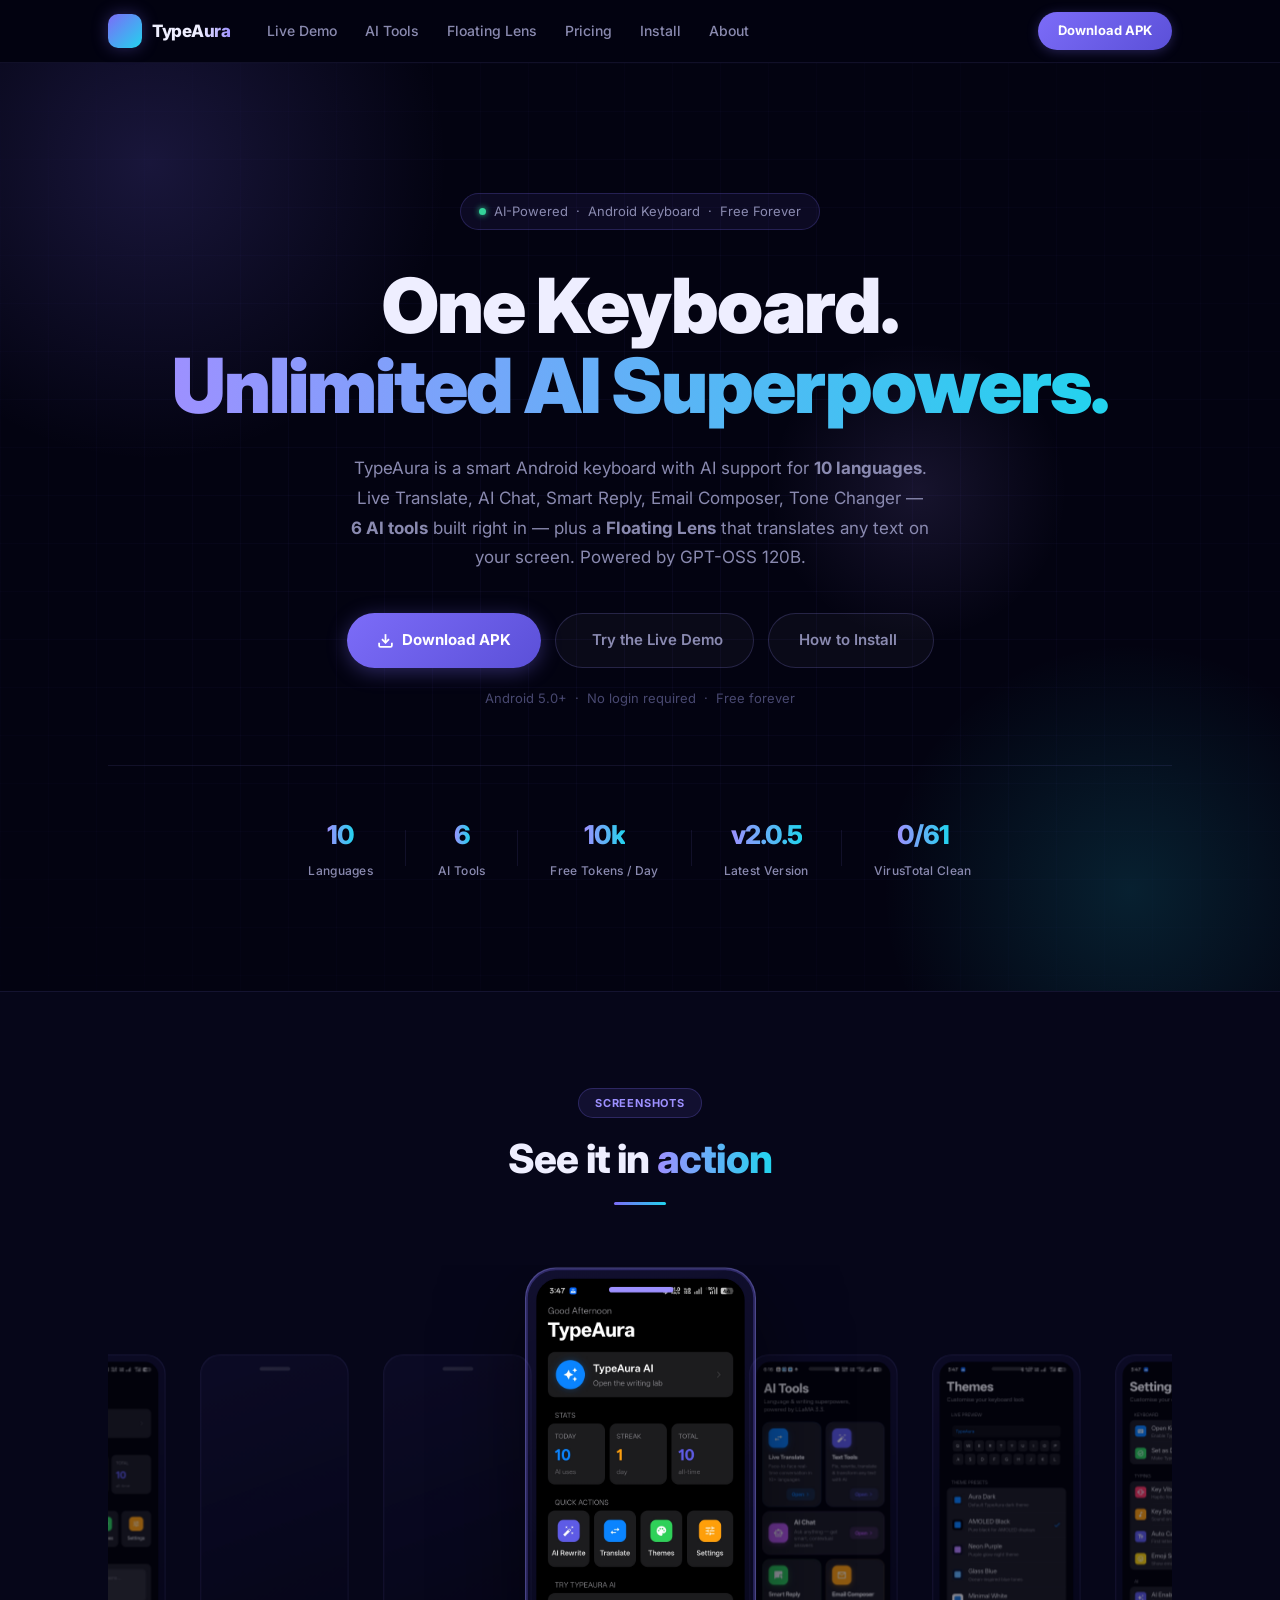
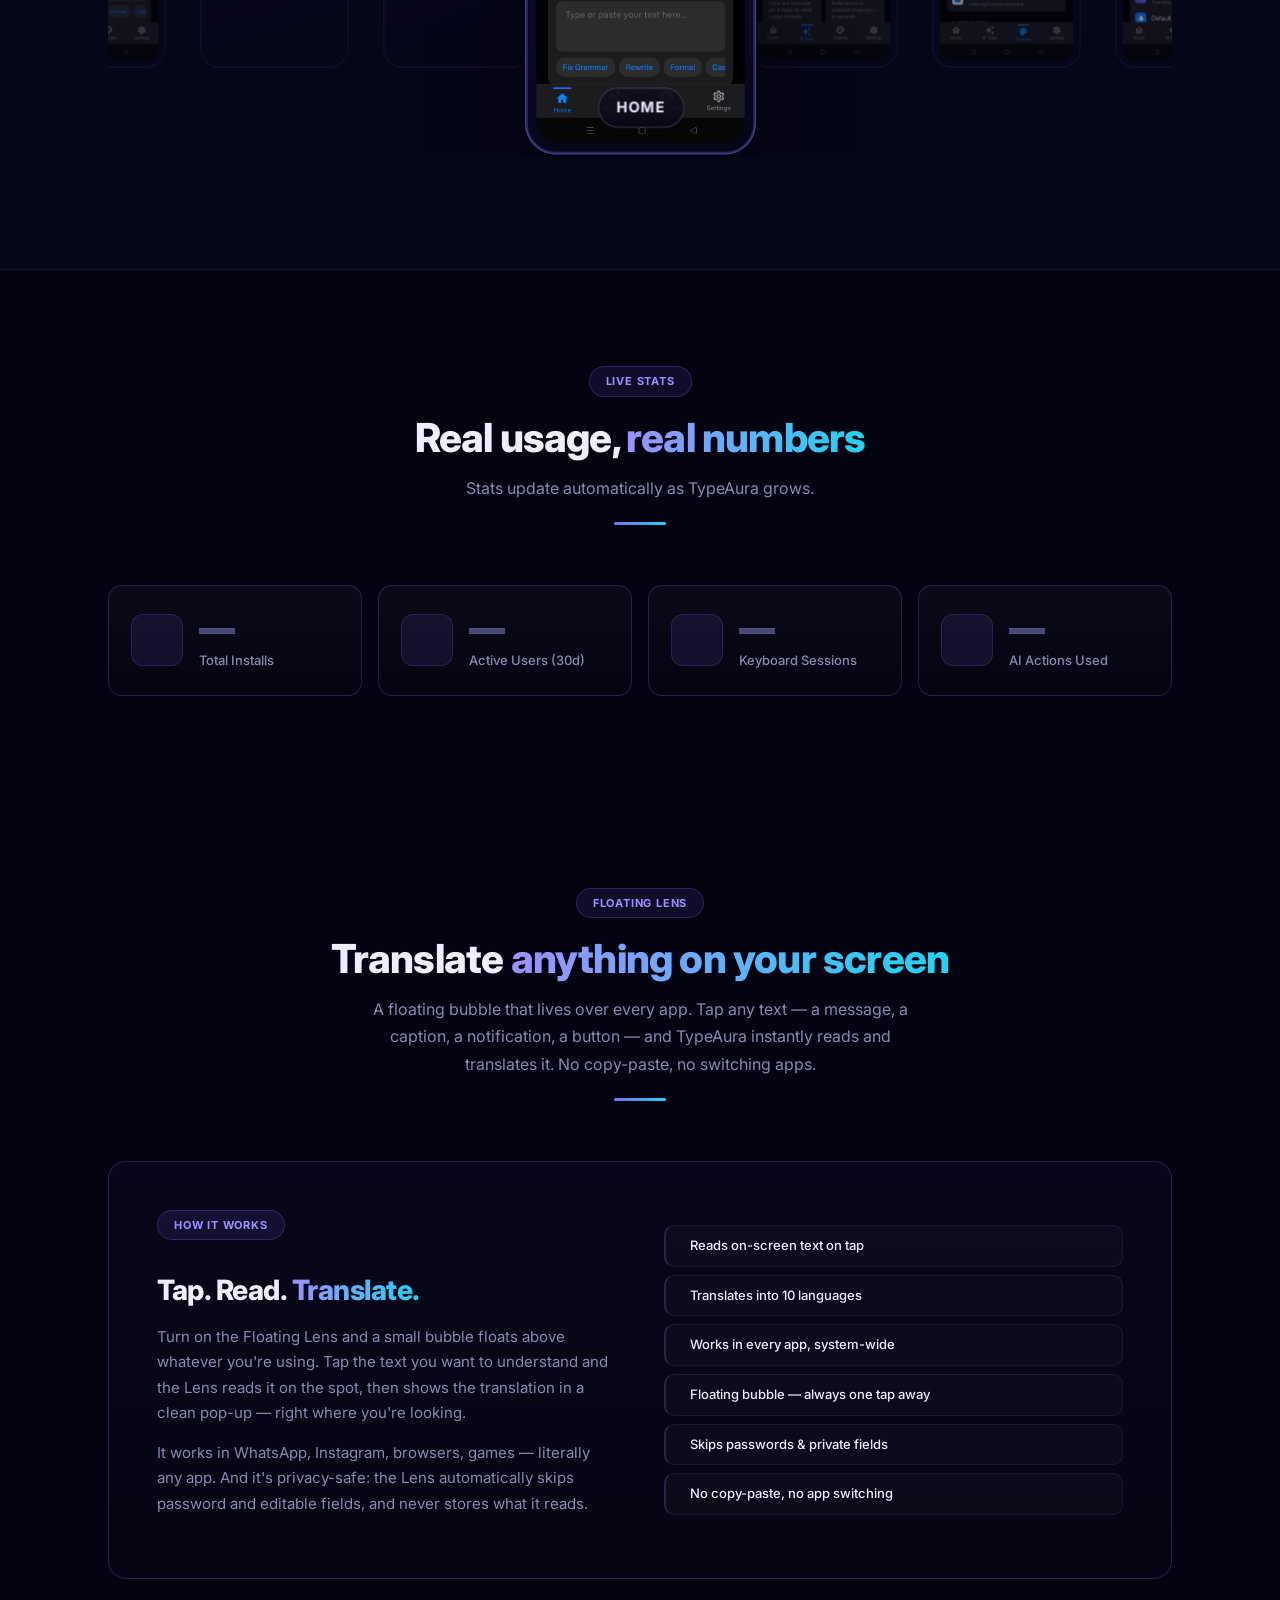
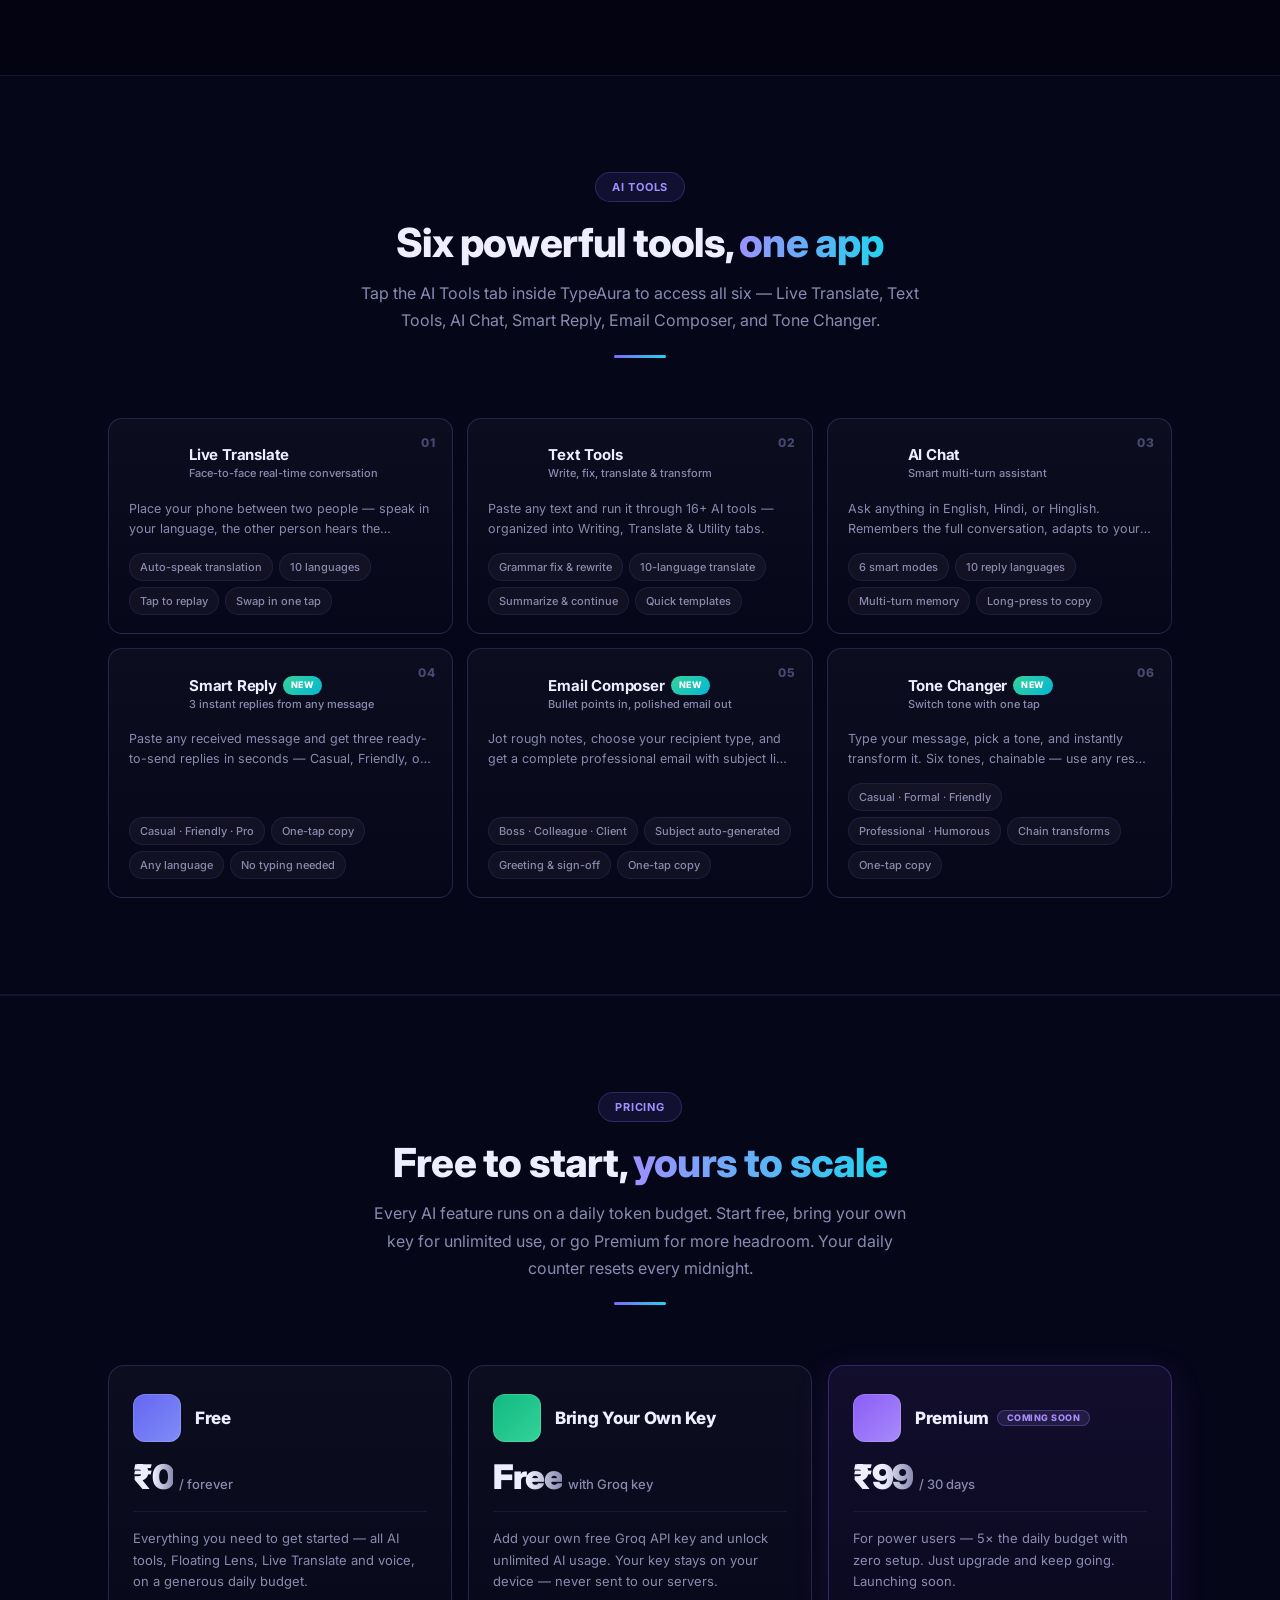
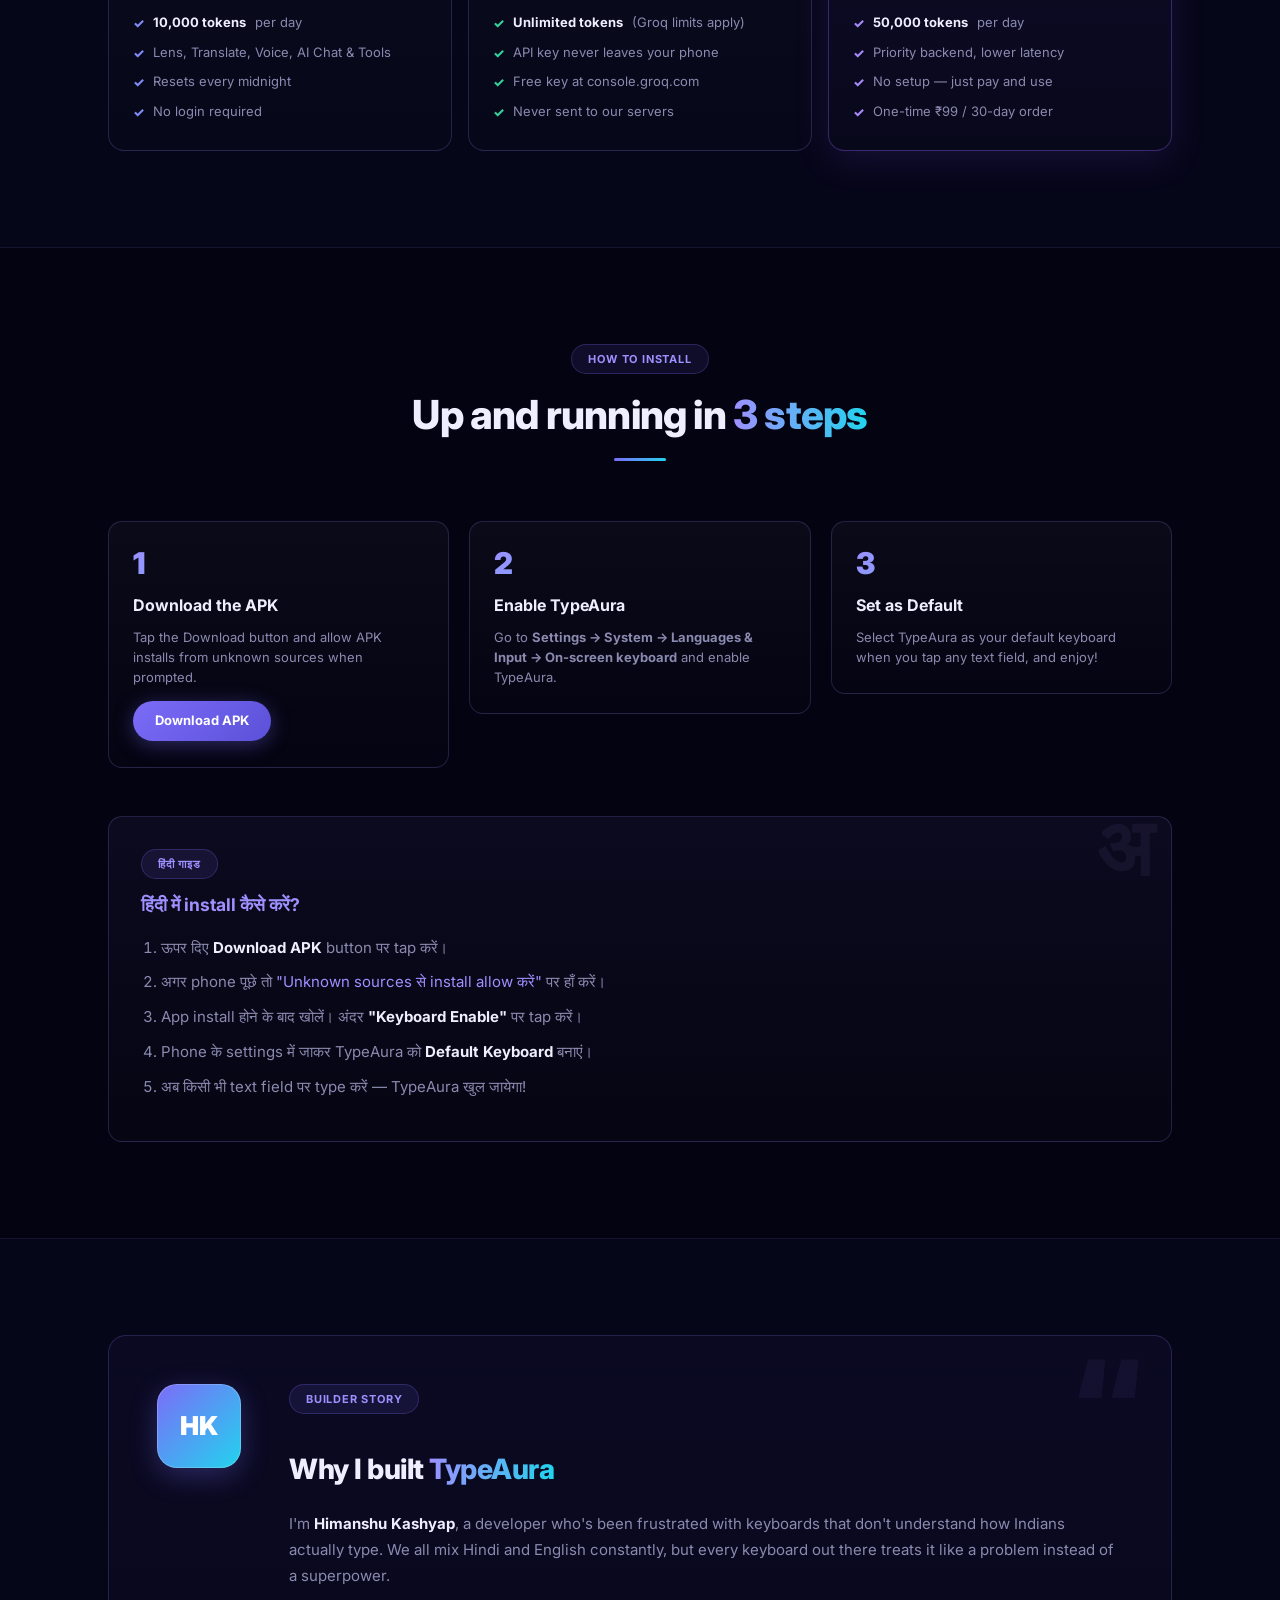
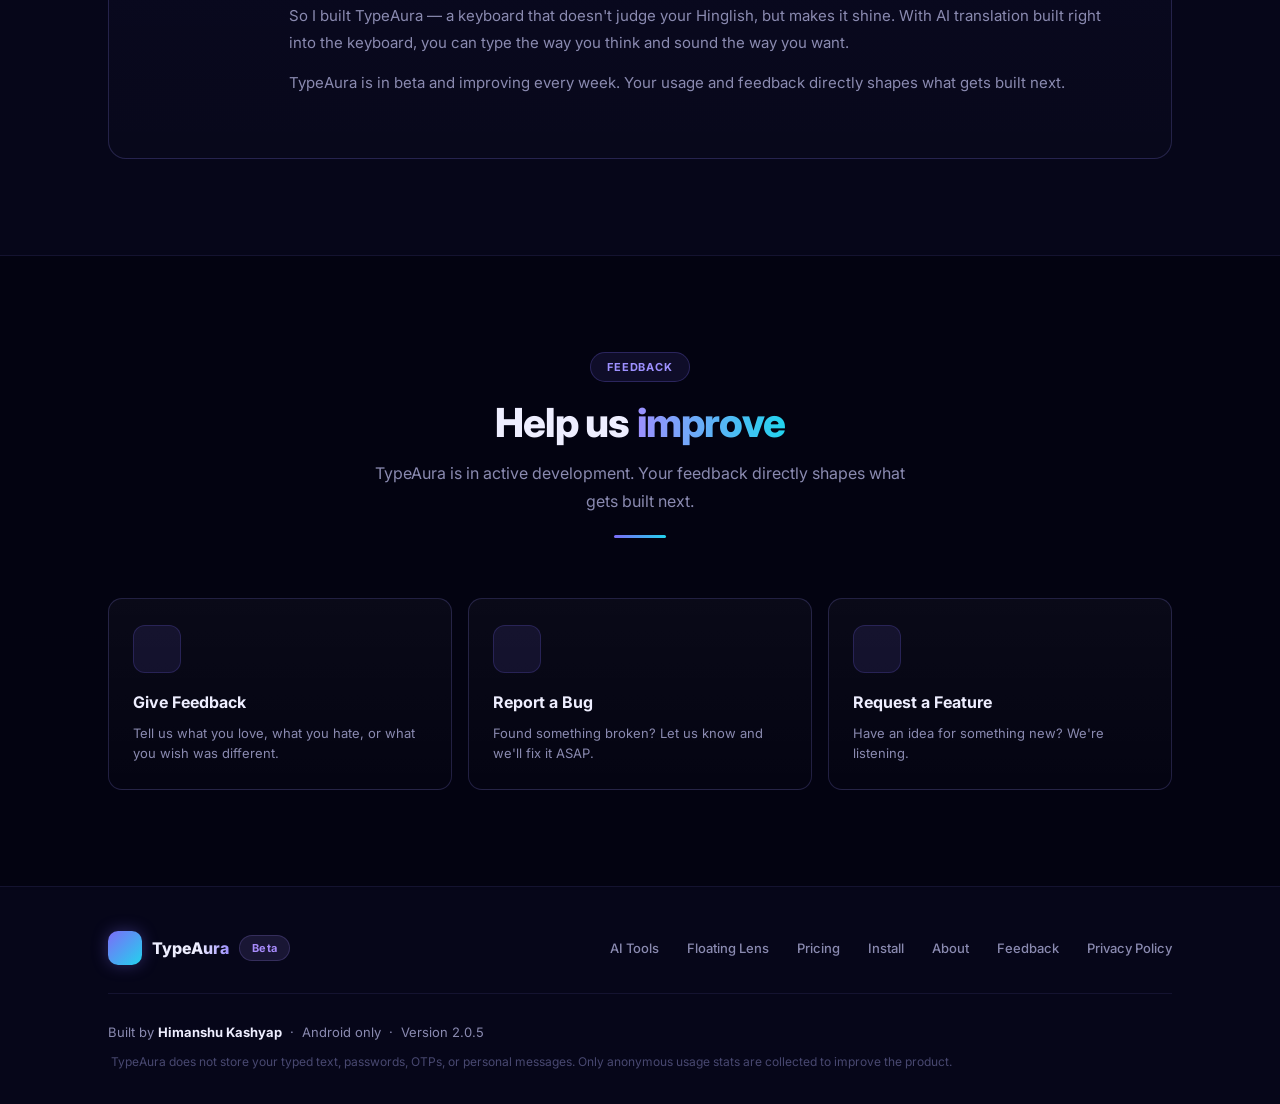
==== index.html @ 44206e4e "add seo" ====
<!DOCTYPE html>
<html lang="en">
<head>
  <meta charset="UTF-8" />
  <meta name="google-site-verification" content="PSXSwppGNwj2feSm5Ke1jIC0MGsXMtIfjosAv6yATlY" />
  <meta name="viewport" content="width=device-width, initial-scale=1.0" />

  <!-- ═══════════════════════ PRIMARY SEO ═══════════════════════ -->
  <title>TypeAura — AI Keyboard for Hinglish, Hindi & Better English</title>
  <meta name="description" content="TypeAura is a free AI-powered Android keyboard with Hinglish ↔ English translation, a Floating Lens that translates any on-screen text via the Accessibility API, speech-to-text input, an emoji panel, clipboard history, and a suite of in-app AI tools (Smart Reply, Email Composer, Tone Changer, Live Translate). 10 languages (Hindi, Tamil, Telugu, Marathi, Bengali, Gujarati, Punjabi, Urdu). Free 10k tokens/day or unlimited with your own key. Powered by GPT-OSS 120B. Download the APK free." />
  <meta name="keywords" content="TypeAura, type aura, TypeAura keyboard, TypeAura app, TypeAura APK, AI keyboard, Hinglish keyboard, Hindi English keyboard, Hinglish to English translation, floating lens, screen translator, translate text on screen, on-screen translator, screen translation app, overlay translator, translate any app, AI keyboard for Android, Indian keyboard app, smart keyboard, voice typing keyboard, live translate keyboard, AI writing keyboard, smart reply keyboard, email composer keyboard, tone changer, LLaMA keyboard, free AI keyboard, best AI keyboard India, Hinglish translator, English correction keyboard, multilingual keyboard, BYOK keyboard, Tamil keyboard, Telugu keyboard, Marathi keyboard, Bengali keyboard, Gujarati keyboard, Punjabi keyboard, Urdu keyboard" />
  <meta name="author" content="Himanshu Kashyap" />
  <meta name="robots" content="index, follow, max-image-preview:large, max-snippet:-1, max-video-preview:-1" />
  <meta name="googlebot" content="index, follow" />
  <meta name="language" content="English" />
  <meta name="theme-color" content="#7C6CF8" />
  <link rel="canonical" href="https://typeaura.indevs.in/" />

  <!-- ═══════════════════════ FAVICONS ═══════════════════════ -->
  <link rel="icon" type="image/png" href="img/icon.png" />
  <link rel="shortcut icon" type="image/png" href="img/icon.png" />
  <link rel="apple-touch-icon" href="img/icon.png" />
  <link rel="manifest" href="site.webmanifest" />

  <!-- ═══════════════════════ OPEN GRAPH ═══════════════════════ -->
  <meta property="og:type" content="website" />
  <meta property="og:site_name" content="TypeAura" />
  <meta property="og:title" content="TypeAura — AI Keyboard for Hinglish, Hindi & Better English" />
  <meta property="og:description" content="A free AI-powered Android keyboard with Hinglish ↔ English translation, Live Translate, Smart Reply & 6 AI tools built in. Powered by GPT-OSS 120B." />
  <meta property="og:url" content="https://typeaura.indevs.in/" />
  <meta property="og:image" content="https://typeaura.indevs.in/img/og-image.png" />
  <meta property="og:image:width" content="500" />
  <meta property="og:image:height" content="500" />
  <meta property="og:image:alt" content="TypeAura AI Keyboard logo" />
  <meta property="og:locale" content="en_IN" />

  <!-- ═══════════════════════ TWITTER CARD ═══════════════════════ -->
  <meta name="twitter:card" content="summary_large_image" />
  <meta name="twitter:title" content="TypeAura — AI Keyboard for Hinglish, Hindi & Better English" />
  <meta name="twitter:description" content="A free AI-powered Android keyboard with Hinglish ↔ English translation, Live Translate, Smart Reply & 6 AI tools built in. Powered by GPT-OSS 120B." />
  <meta name="twitter:image" content="https://typeaura.indevs.in/img/og-image.png" />
  <meta name="twitter:image:alt" content="TypeAura AI Keyboard logo" />

  <link rel="preconnect" href="https://fonts.googleapis.com" />
  <link href="https://fonts.googleapis.com/css2?family=Inter:wght@400;500;600;700;800;900&display=swap" rel="stylesheet" />
  <link rel="stylesheet" href="style.css" />

  <!-- Iconify — SVG icons fetched on-demand from the Iconify API (replaces emojis) -->
  <script src="https://code.iconify.design/iconify-icon/2.3.0/iconify-icon.min.js"></script>

  <!-- ═══════════════════════ STRUCTURED DATA ═══════════════════════ -->
  <script type="application/ld+json">
  {
    "@context": "https://schema.org",
    "@graph": [
      {
        "@type": "WebSite",
        "@id": "https://typeaura.indevs.in/#website",
        "url": "https://typeaura.indevs.in/",
        "name": "TypeAura",
        "description": "AI-powered Android keyboard for Hinglish, Hindi and better English.",
        "inLanguage": "en",
        "potentialAction": {
          "@type": "SearchAction",
          "target": "https://typeaura.indevs.in/?q={search_term_string}",
          "query-input": "required name=search_term_string"
        }
      },
      {
        "@type": "Organization",
        "@id": "https://typeaura.indevs.in/#organization",
        "name": "TypeAura",
        "url": "https://typeaura.indevs.in/",
        "logo": "https://typeaura.indevs.in/img/icon.png",
        "founder": { "@type": "Person", "name": "Himanshu Kashyap" }
      },
      {
        "@type": "SoftwareApplication",
        "name": "TypeAura — AI Keyboard",
        "operatingSystem": "Android 5.0+",
        "applicationCategory": "UtilitiesApplication",
        "url": "https://typeaura.indevs.in/",
        "downloadUrl": "https://typeaura.indevs.in/typeaura.apk",
        "softwareVersion": "2.0.5",
        "image": "https://typeaura.indevs.in/img/og-image.png",
        "description": "TypeAura is a free AI-powered Android keyboard with Hinglish ↔ English translation, a Floating Lens that translates any on-screen text, Live Translate, Smart Reply, Email Composer, Tone Changer and AI Chat across 10 languages. Powered by GPT-OSS 120B.",
        "author": { "@type": "Person", "name": "Himanshu Kashyap" },
        "offers": { "@type": "Offer", "price": "0", "priceCurrency": "INR" }
      }
    ]
  }
  </script>
</head>
<body>

  <!-- ═══════════════════════════════ NAVBAR ═══════════════════════════════ -->
  <nav class="navbar">
    <div class="nav-inner">
      <div class="nav-logo">
        <div class="logo-emoji"><iconify-icon icon="lucide:keyboard"></iconify-icon></div>
        <span class="logo-text">TypeAura</span>
      </div>
      <div class="nav-links">
        <a href="/demo">Live Demo</a>
        <a href="#ai-tools">AI Tools</a>
        <a href="#lens">Floating Lens</a>
        <a href="#pricing">Pricing</a>
        <a href="#install">Install</a>
        <a href="#about">About</a>
      </div>
      <a href="typeaura.apk" class="btn-nav" download>Download APK</a>
      <button class="hamburger" id="hamburger" aria-label="Menu" aria-expanded="false">
        <span></span><span></span><span></span>
      </button>
    </div>
  </nav>

  <!-- Mobile nav overlay -->
  <div class="mobile-nav" id="mobileNav" role="navigation">
    <a href="/demo"        class="mobile-nav-link"><iconify-icon icon="lucide:play" inline></iconify-icon> Live Demo</a>
    <a href="#ai-tools"    class="mobile-nav-link">AI Tools</a>
    <a href="#lens"        class="mobile-nav-link">Floating Lens</a>
    <a href="#pricing"     class="mobile-nav-link">Pricing</a>
    <a href="#install"     class="mobile-nav-link">How to Install</a>
    <a href="#stats"       class="mobile-nav-link">Live Stats</a>
    <a href="#about"       class="mobile-nav-link">About</a>
    <a href="#feedback"    class="mobile-nav-link">Feedback</a>
    <a href="typeaura.apk" class="mobile-download" download><iconify-icon icon="lucide:download" inline></iconify-icon> Download APK</a>
  </div>

  <!-- ═══════════════════════════════ HERO ════════════════════════════════ -->
  <section class="hero" id="home">
    <div class="hero-glow hero-glow-1"></div>
    <div class="hero-glow hero-glow-2"></div>
    <div class="hero-glow hero-glow-3"></div>
    <div class="container">
      <div class="hero-badge">
        <span class="badge-dot"></span>
        AI-Powered &nbsp;·&nbsp; Android Keyboard &nbsp;·&nbsp; Free Forever
      </div>
      <h1 class="hero-title">
        One Keyboard.<br />
        <span class="gradient-text">Unlimited AI Superpowers.</span>
      </h1>
      <p class="hero-sub">
        TypeAura is a smart Android keyboard with AI support for <strong>10 languages</strong>.
        Live Translate, AI Chat, Smart Reply, Email Composer, Tone Changer — <strong>6 AI tools</strong>
        built right in — plus a <strong>Floating Lens</strong> that translates any text on your screen.
        Powered by GPT-OSS&nbsp;120B.
      </p>
      <div class="hero-cta" id="download">
        <a href="typeaura.apk" class="btn-primary" download>
          <svg viewBox="0 0 24 24" fill="none" stroke="currentColor" stroke-width="2.5">
            <path d="M21 15v4a2 2 0 0 1-2 2H5a2 2 0 0 1-2-2v-4"/>
            <polyline points="7 10 12 15 17 10"/>
            <line x1="12" y1="15" x2="12" y2="3"/>
          </svg>
          Download APK
        </a>
        <a href="/demo" class="btn-secondary"><iconify-icon icon="lucide:play" inline></iconify-icon> Try the Live Demo</a>
        <a href="#install" class="btn-secondary">How to Install <iconify-icon icon="lucide:arrow-down" inline></iconify-icon></a>
      </div>
      <div class="hero-note">Android 5.0+ &nbsp;·&nbsp; No login required &nbsp;·&nbsp; Free forever</div>

      <!-- Trust strip -->
      <div class="hero-trust">
        <div class="trust-item">
          <span class="trust-num">10</span>
          <span class="trust-label">Languages</span>
        </div>
        <div class="trust-divider"></div>
        <div class="trust-item">
          <span class="trust-num">6</span>
          <span class="trust-label">AI Tools</span>
        </div>
        <div class="trust-divider"></div>
        <div class="trust-item">
          <span class="trust-num">10k</span>
          <span class="trust-label">Free Tokens / Day</span>
        </div>
        <div class="trust-divider"></div>
        <div class="trust-item">
          <span class="trust-num">v2.0.5</span>
          <span class="trust-label">Latest Version</span>
        </div>
        <div class="trust-divider"></div>
        <div class="trust-item">
          <span class="trust-num">0/61</span>
          <span class="trust-label">VirusTotal Clean</span>
        </div>
      </div>
    </div>
  </section>

  <!-- ═══════════════════════════════ SCREENSHOTS ══════════════════════════ -->
  <section class="section section--dark" id="screenshots">
    <div class="container">
      <div class="section-header">
        <div class="section-tag">Screenshots</div>
        <h2>See it in <span class="gradient-text">action</span></h2>
      </div>
      <div class="screenshots-row" id="screenshotsRow">
        <div class="screenshot-slot video-slot">
          <video autoplay muted loop playsinline>
            <source src="img/video.mp4" type="video/mp4" />
          </video>
          <p class="screenshot-label">Demo</p>
        </div>
        <div class="screenshot-slot">
          <img src="img/screen1.jpeg" alt="TypeAura Home Screen" loading="lazy" />
          <p class="screenshot-label">Home</p>
        </div>
        <div class="screenshot-slot">
          <img src="img/screen2.jpeg" alt="TypeAura AI Tools + Keyboard" loading="lazy" />
          <p class="screenshot-label">AI Tools</p>
        </div>
        <div class="screenshot-slot">
          <img src="img/screen3.jpeg" alt="TypeAura Themes" loading="lazy" />
          <p class="screenshot-label">Themes</p>
        </div>
        <div class="screenshot-slot">
          <img src="img/screen4.jpeg" alt="TypeAura Settings" loading="lazy" />
          <p class="screenshot-label">Settings</p>
        </div>
        <div class="screenshot-slot">
          <img src="img/screen5.jpg" alt="TypeAura Keyboard" loading="lazy" />
          <p class="screenshot-label">Keyboard</p>
        </div>
        <div class="screenshot-slot">
          <img src="img/screen6.jpeg" alt="TypeAura Message Converter" loading="lazy" />
          <p class="screenshot-label">Message Converter</p>
        </div>
      </div>
    </div>
  </section>

  <!-- ═══════════════════════════════ STATS ════════════════════════════════ -->
  <section class="section" id="stats">
    <div class="container">
      <div class="section-header">
        <div class="section-tag">Live Stats</div>
        <h2>Real usage, <span class="gradient-text">real numbers</span></h2>
        <p class="section-desc">Stats update automatically as TypeAura grows.</p>
      </div>
      <div class="stats-grid">
        <div class="stat-card" id="stat-installs">
          <div class="stat-icon"><iconify-icon icon="lucide:download"></iconify-icon></div>
          <div class="stat-value" data-endpoint="total_installs">—</div>
          <div class="stat-label">Total Installs</div>
        </div>
        <div class="stat-card" id="stat-active">
          <div class="stat-icon"><iconify-icon icon="lucide:users-round"></iconify-icon></div>
          <div class="stat-value" data-endpoint="active_users">—</div>
          <div class="stat-label">Active Users (30d)</div>
        </div>
        <div class="stat-card" id="stat-sessions">
          <div class="stat-icon"><iconify-icon icon="lucide:keyboard"></iconify-icon></div>
          <div class="stat-value" data-endpoint="keyboard_sessions">—</div>
          <div class="stat-label">Keyboard Sessions</div>
        </div>
        <div class="stat-card" id="stat-ai">
          <div class="stat-icon"><iconify-icon icon="lucide:sparkles"></iconify-icon></div>
          <div class="stat-value" data-endpoint="ai_actions">—</div>
          <div class="stat-label">AI Actions Used</div>
        </div>
      </div>
    </div>
  </section>
  
  <!-- ═══════════════════════════════ FLOATING LENS ════════════════════════ -->
  <section class="section" id="lens">
    <div class="container">
      <div class="section-header">
        <div class="section-tag">Floating Lens</div>
        <h2>Translate <span class="gradient-text">anything on your screen</span></h2>
        <p class="section-desc">A floating bubble that lives over every app. Tap any text — a message, a caption, a notification, a button — and TypeAura instantly reads and translates it. No copy-paste, no switching apps.</p>
      </div>
      <div class="what-is-card">
        <div class="what-left">
          <div class="section-tag">How it works</div>
          <h2>Tap. Read. <span class="gradient-text">Translate.</span></h2>
          <p>
            Turn on the Floating Lens and a small bubble floats above whatever you're using.
            Tap the text you want to understand and the Lens reads it on the spot, then shows the
            translation in a clean pop-up — right where you're looking.
          </p>
          <p>
            It works in WhatsApp, Instagram, browsers, games — literally any app. And it's
            privacy-safe: the Lens automatically skips password and editable fields, and never stores what it reads.
          </p>
        </div>
        <div class="what-right">
          <div class="stat-pill"><iconify-icon icon="lucide:scan-text" inline></iconify-icon> Reads on-screen text on tap</div>
          <div class="stat-pill"><iconify-icon icon="lucide:globe" inline></iconify-icon> Translates into 10 languages</div>
          <div class="stat-pill"><iconify-icon icon="lucide:smartphone" inline></iconify-icon> Works in every app, system-wide</div>
          <div class="stat-pill"><iconify-icon icon="lucide:focus" inline></iconify-icon> Floating bubble — always one tap away</div>
          <div class="stat-pill"><iconify-icon icon="lucide:lock" inline></iconify-icon> Skips passwords &amp; private fields</div>
          <div class="stat-pill"><iconify-icon icon="lucide:zap" inline></iconify-icon> No copy-paste, no app switching</div>
        </div>
      </div>
    </div>
  </section>

  <!-- ═══════════════════════════════ AI TOOLS ════════════════════════════ -->
  <section class="section section--dark" id="ai-tools">
    <div class="container">
      <div class="section-header">
        <div class="section-tag">AI Tools</div>
        <h2>Six powerful tools, <span class="gradient-text">one app</span></h2>
        <p class="section-desc">Tap the AI Tools tab inside TypeAura to access all six — Live Translate, Text Tools, AI Chat, Smart Reply, Email Composer, and Tone Changer.</p>
      </div>
      <div class="ai-tools-grid">

        <div class="ai-tool-card">
          <div class="ai-tool-top">
            <div class="ai-tool-icon"><iconify-icon icon="lucide:languages"></iconify-icon></div>
            <div class="ai-tool-meta">
              <div class="ai-tool-header"><h3>Live Translate</h3></div>
              <p class="ai-tool-sub">Face-to-face real-time conversation</p>
            </div>
          </div>
          <p class="ai-tool-desc">Place your phone between two people — speak in your language, the other person hears the translation spoken aloud automatically.</p>
          <div class="ai-tool-tags">
            <span class="ai-tag">Auto-speak translation</span>
            <span class="ai-tag">10 languages</span>
            <span class="ai-tag">Tap to replay</span>
            <span class="ai-tag">Swap in one tap</span>
          </div>
        </div>

        <div class="ai-tool-card">
          <div class="ai-tool-top">
            <div class="ai-tool-icon"><iconify-icon icon="lucide:pen-line"></iconify-icon></div>
            <div class="ai-tool-meta">
              <div class="ai-tool-header"><h3>Text Tools</h3></div>
              <p class="ai-tool-sub">Write, fix, translate &amp; transform</p>
            </div>
          </div>
          <p class="ai-tool-desc">Paste any text and run it through 16+ AI tools — organized into Writing, Translate &amp; Utility tabs.</p>
          <div class="ai-tool-tags">
            <span class="ai-tag">Grammar fix &amp; rewrite</span>
            <span class="ai-tag">10-language translate</span>
            <span class="ai-tag">Summarize &amp; continue</span>
            <span class="ai-tag">Quick templates</span>
          </div>
        </div>

        <div class="ai-tool-card">
          <div class="ai-tool-top">
            <div class="ai-tool-icon"><iconify-icon icon="lucide:bot"></iconify-icon></div>
            <div class="ai-tool-meta">
              <div class="ai-tool-header"><h3>AI Chat</h3></div>
              <p class="ai-tool-sub">Smart multi-turn assistant</p>
            </div>
          </div>
          <p class="ai-tool-desc">Ask anything in English, Hindi, or Hinglish. Remembers the full conversation, adapts to your chosen mode.</p>
          <div class="ai-tool-tags">
            <span class="ai-tag">6 smart modes</span>
            <span class="ai-tag">10 reply languages</span>
            <span class="ai-tag">Multi-turn memory</span>
            <span class="ai-tag">Long-press to copy</span>
          </div>
        </div>

        <div class="ai-tool-card">
          <div class="ai-tool-top">
            <div class="ai-tool-icon"><iconify-icon icon="lucide:reply"></iconify-icon></div>
            <div class="ai-tool-meta">
              <div class="ai-tool-header"><h3>Smart Reply</h3><span class="tool-new-badge">New</span></div>
              <p class="ai-tool-sub">3 instant replies from any message</p>
            </div>
          </div>
          <p class="ai-tool-desc">Paste any received message and get three ready-to-send replies in seconds — Casual, Friendly, or Professional.</p>
          <div class="ai-tool-tags">
            <span class="ai-tag">Casual · Friendly · Pro</span>
            <span class="ai-tag">One-tap copy</span>
            <span class="ai-tag">Any language</span>
            <span class="ai-tag">No typing needed</span>
          </div>
        </div>

        <div class="ai-tool-card">
          <div class="ai-tool-top">
            <div class="ai-tool-icon"><iconify-icon icon="lucide:mail"></iconify-icon></div>
            <div class="ai-tool-meta">
              <div class="ai-tool-header"><h3>Email Composer</h3><span class="tool-new-badge">New</span></div>
              <p class="ai-tool-sub">Bullet points in, polished email out</p>
            </div>
          </div>
          <p class="ai-tool-desc">Jot rough notes, choose your recipient type, and get a complete professional email with subject line in seconds.</p>
          <div class="ai-tool-tags">
            <span class="ai-tag">Boss · Colleague · Client</span>
            <span class="ai-tag">Subject auto-generated</span>
            <span class="ai-tag">Greeting &amp; sign-off</span>
            <span class="ai-tag">One-tap copy</span>
          </div>
        </div>

        <div class="ai-tool-card">
          <div class="ai-tool-top">
            <div class="ai-tool-icon"><iconify-icon icon="lucide:sliders-horizontal"></iconify-icon></div>
            <div class="ai-tool-meta">
              <div class="ai-tool-header"><h3>Tone Changer</h3><span class="tool-new-badge">New</span></div>
              <p class="ai-tool-sub">Switch tone with one tap</p>
            </div>
          </div>
          <p class="ai-tool-desc">Type your message, pick a tone, and instantly transform it. Six tones, chainable — use any result as new input.</p>
          <div class="ai-tool-tags">
            <span class="ai-tag">Casual · Formal · Friendly</span>
            <span class="ai-tag">Professional · Humorous</span>
            <span class="ai-tag">Chain transforms</span>
            <span class="ai-tag">One-tap copy</span>
          </div>
        </div>

      </div>
    </div>
  </section>

  
  <!-- ═══════════════════════════════ PRICING ══════════════════════════════ -->
  <section class="section section--dark" id="pricing">
    <div class="container">
      <div class="section-header">
        <div class="section-tag">Pricing</div>
        <h2>Free to start, <span class="gradient-text">yours to scale</span></h2>
        <p class="section-desc">Every AI feature runs on a daily token budget. Start free, bring your own key for unlimited use, or go Premium for more headroom. Your daily counter resets every midnight.</p>
      </div>
      <div class="pricing-grid">

        <div class="pricing-card pricing-card--free">
          <div class="pricing-header">
            <div class="pricing-icon" style="background:linear-gradient(135deg,#6366F1,#818CF8);"><iconify-icon icon="lucide:gift"></iconify-icon></div>
            <div class="pricing-name"><h3>Free</h3></div>
          </div>
          <div class="pricing-price">
            <span class="pricing-amount">₹0</span>
            <span class="pricing-period">/ forever</span>
          </div>
          <div class="pricing-divider"></div>
          <p class="pricing-desc">Everything you need to get started — all AI tools, Floating Lens, Live Translate and voice, on a generous daily budget.</p>
          <ul class="pricing-list">
            <li><strong>10,000 tokens</strong> per day</li>
            <li>Lens, Translate, Voice, AI Chat &amp; Tools</li>
            <li>Resets every midnight</li>
            <li>No login required</li>
          </ul>
        </div>

        <div class="pricing-card pricing-card--byok">
          <div class="pricing-header">
            <div class="pricing-icon" style="background:linear-gradient(135deg,#10B981,#34D399);"><iconify-icon icon="lucide:key-round"></iconify-icon></div>
            <div class="pricing-name"><h3>Bring Your Own Key</h3></div>
          </div>
          <div class="pricing-price">
            <span class="pricing-amount">Free</span>
            <span class="pricing-period">with Groq key</span>
          </div>
          <div class="pricing-divider"></div>
          <p class="pricing-desc">Add your own free Groq API key and unlock unlimited AI usage. Your key stays on your device — never sent to our servers.</p>
          <ul class="pricing-list">
            <li><strong>Unlimited tokens</strong> (Groq limits apply)</li>
            <li>API key never leaves your phone</li>
            <li>Free key at console.groq.com</li>
            <li>Never sent to our servers</li>
          </ul>
        </div>

        <div class="pricing-card pricing-card--premium">
          <div class="pricing-header">
            <div class="pricing-icon" style="background:linear-gradient(135deg,#8B5CF6,#A78BFA);"><iconify-icon icon="lucide:crown"></iconify-icon></div>
            <div class="pricing-name">
              <h3>Premium <span class="pricing-badge">Coming Soon</span></h3>
            </div>
          </div>
          <div class="pricing-price">
            <span class="pricing-amount">₹99</span>
            <span class="pricing-period">/ 30 days</span>
          </div>
          <div class="pricing-divider"></div>
          <p class="pricing-desc">For power users — 5× the daily budget with zero setup. Just upgrade and keep going. Launching soon.</p>
          <ul class="pricing-list">
            <li><strong>50,000 tokens</strong> per day</li>
            <li>Priority backend, lower latency</li>
            <li>No setup — just pay and use</li>
            <li>One-time ₹99 / 30-day order</li>
          </ul>
        </div>

      </div>
    </div>
  </section>
  
  <!-- ═══════════════════════════════ INSTALL ══════════════════════════════ -->
  <section class="section" id="install">
    <div class="container">
      <div class="section-header">
        <div class="section-tag">How to Install</div>
        <h2>Up and running in <span class="gradient-text">3 steps</span></h2>
      </div>
      <div class="install-steps">
        <div class="step-card">
          <div class="step-num">1</div>
          <div class="step-body">
            <h3>Download the APK</h3>
            <p>Tap the Download button and allow APK installs from unknown sources when prompted.</p>
            <a href="typeaura.apk" class="btn-primary btn-sm" download>Download APK</a>
          </div>
        </div>
        <div class="step-arrow"><iconify-icon icon="lucide:arrow-right"></iconify-icon></div>
        <div class="step-card">
          <div class="step-num">2</div>
          <div class="step-body">
            <h3>Enable TypeAura</h3>
            <p>Go to <strong>Settings → System → Languages &amp; Input → On-screen keyboard</strong> and enable TypeAura.</p>
          </div>
        </div>
        <div class="step-arrow"><iconify-icon icon="lucide:arrow-right"></iconify-icon></div>
        <div class="step-card">
          <div class="step-num">3</div>
          <div class="step-body">
            <h3>Set as Default</h3>
            <p>Select TypeAura as your default keyboard when you tap any text field, and enjoy!</p>
          </div>
        </div>
      </div>

      <!-- Hindi guide -->
      <div class="hindi-guide" id="hindi-guide">
        <div class="section-tag" style="margin-bottom: 12px;">हिंदी गाइड</div>
        <h3 style="color: var(--accent-light); margin-bottom: 16px;">हिंदी में install कैसे करें?</h3>
        <ol class="hindi-steps">
          <li>ऊपर दिए <strong>Download APK</strong> button पर tap करें।</li>
          <li>अगर phone पूछे तो <em>"Unknown sources से install allow करें"</em> पर हाँ करें।</li>
          <li>App install होने के बाद खोलें। अंदर <strong>"Keyboard Enable"</strong> पर tap करें।</li>
          <li>Phone के settings में जाकर TypeAura को <strong>Default Keyboard</strong> बनाएं।</li>
          <li>अब किसी भी text field पर type करें — TypeAura खुल जायेगा! <iconify-icon icon="lucide:party-popper" inline></iconify-icon></li>
        </ol>
      </div>
    </div>
  </section>

  <!-- ═══════════════════════════════ FOUNDER ══════════════════════════════ -->
  <section class="section section--dark" id="about">
    <div class="container">
      <div class="founder-card">
        <div class="founder-avatar">HK</div>
        <div class="founder-text">
          <div class="section-tag">Builder Story</div>
          <h2>Why I built <span class="gradient-text">TypeAura</span></h2>
          <p>
            I'm <strong>Himanshu Kashyap</strong>, a developer who's been frustrated with keyboards that don't
            understand how Indians actually type. We all mix Hindi and English constantly, but every keyboard
            out there treats it like a problem instead of a superpower.
          </p>
          <p>
            So I built TypeAura — a keyboard that doesn't judge your Hinglish, but makes it shine.
            With AI translation built right into the keyboard, you can type the way you think
            and sound the way you want.
          </p>
          <p>
            TypeAura is in beta and improving every week. Your usage and feedback directly shapes
            what gets built next.
          </p>
        </div>
      </div>
    </div>
  </section>

  <!-- ═══════════════════════════════ FEEDBACK ═════════════════════════════ -->
  <section class="section" id="feedback">
    <div class="container">
      <div class="section-header">
        <div class="section-tag">Feedback</div>
        <h2>Help us <span class="gradient-text">improve</span></h2>
        <p class="section-desc">TypeAura is in active development. Your feedback directly shapes what gets built next.</p>
      </div>
      <div class="feedback-row">
        <a href="mailto:himanshuapps.dev@gmail.com?subject=TypeAura Feedback" class="feedback-card">
          <div class="feedback-icon"><iconify-icon icon="lucide:message-circle"></iconify-icon></div>
          <h3>Give Feedback</h3>
          <p>Tell us what you love, what you hate, or what you wish was different.</p>
        </a>
        <a href="mailto:himanshuapps.dev@gmail.com?subject=TypeAura Bug Report" class="feedback-card">
          <div class="feedback-icon"><iconify-icon icon="lucide:bug"></iconify-icon></div>
          <h3>Report a Bug</h3>
          <p>Found something broken? Let us know and we'll fix it ASAP.</p>
        </a>
        <a href="mailto:himanshuapps.dev@gmail.com?subject=TypeAura Feature Request" class="feedback-card">
          <div class="feedback-icon"><iconify-icon icon="lucide:lightbulb"></iconify-icon></div>
          <h3>Request a Feature</h3>
          <p>Have an idea for something new? We're listening.</p>
        </a>
      </div>
    </div>
  </section>

  <!-- ═══════════════════════════════ FOOTER ═══════════════════════════════ -->
  <footer class="footer">
    <div class="container">
      <div class="footer-top">
        <div class="footer-brand">
          <div class="logo-emoji"><iconify-icon icon="lucide:keyboard"></iconify-icon></div>
          <span class="logo-text" style="font-weight:800; font-size:16px;">TypeAura</span>
          <span class="footer-badge">Beta</span>
        </div>
        <div class="footer-links">
          <a href="#ai-tools">AI Tools</a>
          <a href="#lens">Floating Lens</a>
          <a href="#pricing">Pricing</a>
          <a href="#install">Install</a>
          <a href="#about">About</a>
          <a href="#feedback">Feedback</a>
          <a href="privacy.html">Privacy Policy</a>
        </div>
      </div>
      <div class="footer-divider"></div>
      <div class="footer-bottom">
        <p>Built by <strong>Himanshu Kashyap</strong> &nbsp;·&nbsp; Android only &nbsp;·&nbsp; Version 2.0.5</p>
        <p class="footer-privacy">
          <iconify-icon icon="lucide:shield-check" inline></iconify-icon> TypeAura does not store your typed text, passwords, OTPs, or personal messages.
          Only anonymous usage stats are collected to improve the product.
        </p>
      </div>
    </div>
  </footer>

  <!-- Lightbox -->
  <div class="lightbox" id="lightbox">
    <span class="lightbox-close" id="lightboxClose"><iconify-icon icon="lucide:x"></iconify-icon></span>
    <img id="lightboxImg" src="" alt="" />
    <span class="lightbox-label" id="lightboxLabel"></span>
  </div>

  <!-- Scroll progress bar -->
  <div class="scroll-progress" id="scrollProgress"></div>

  <!-- Back to top -->
  <button class="back-to-top" id="backToTop" aria-label="Back to top"><iconify-icon icon="lucide:arrow-up"></iconify-icon></button>

  <!-- Download toast -->
  <div class="toast" id="downloadToast"><iconify-icon icon="lucide:download" inline></iconify-icon> Download shuru ho gaya! Unknown sources se install allow karo.</div>

  <script src="app.js"></script>
</body>
</html>
---- style.css ----
/* ═══════════════════════════════════════════════════════════════
   TypeAura — Redesigned style.css  (2025)
   Design: Premium dark indigo/purple, glassmorphism, animated orbs
═══════════════════════════════════════════════════════════════ */

/* ─── Design tokens ──────────────────────────────────────────── */
:root {
  --bg:          #030311;
  --bg2:         #060619;
  --card:        rgba(255, 255, 255, 0.025);
  --card-solid:  #0A0A22;
  --nav-bg:      rgba(3, 3, 17, 0.88);
  --border:      rgba(150, 140, 255, 0.10);
  --border-mid:  rgba(150, 140, 255, 0.20);
  --border-hi:   rgba(150, 140, 255, 0.45);

  --accent:      #7C6CF8;
  --accent-light:#9D90FF;
  --cyan:        #22D3EE;
  --purple:      #A78BFA;
  --pink:        #F472B6;

  --text:        #EEEEFF;
  --text2:       #8A8AB0;
  --dim:         #484870;
  --green:       #34D399;
  --red:         #F87171;
  --orange:      #FB923C;

  --font:        'Inter', system-ui, -apple-system, sans-serif;
  --radius:      16px;
  --radius-sm:   10px;
  --radius-lg:   24px;
  --radius-xl:   32px;
}

/* ─── Reset ──────────────────────────────────────────────────── */
*, *::before, *::after { box-sizing: border-box; margin: 0; padding: 0; }
html { scroll-behavior: smooth; -webkit-text-size-adjust: 100%; text-size-adjust: 100%; }
html, body { overflow-x: hidden; max-width: 100%; }
body {
  background: var(--bg);
  color: var(--text);
  font-family: var(--font);
  font-size: 15px;
  line-height: 1.65;
  -webkit-font-smoothing: antialiased;
  padding-left: env(safe-area-inset-left);
  padding-right: env(safe-area-inset-right);
}
img, video { max-width: 100%; height: auto; }
a { color: inherit; text-decoration: none; }

/* ─── Scroll progress bar ────────────────────────────────────── */
.scroll-progress {
  position: fixed; top: 0; left: 0; height: 2px; width: 0%;
  background: linear-gradient(90deg, var(--accent), var(--cyan));
  z-index: 300; pointer-events: none; transition: width 0.08s linear;
}

/* ─── Container ──────────────────────────────────────────────── */
.container { max-width: 1120px; margin: 0 auto; padding: 0 28px; }

section[id] { scroll-margin-top: 70px; }

/* ═══════════════════════════════════════════════════════════════
   NAVBAR
═══════════════════════════════════════════════════════════════ */
.navbar {
  position: sticky; top: 0; z-index: 100;
  background: var(--nav-bg);
  backdrop-filter: blur(20px);
  -webkit-backdrop-filter: blur(20px);
  border-bottom: 1px solid var(--border);
}

.nav-inner {
  max-width: 1120px; margin: 0 auto; padding: 0 28px;
  height: 62px; display: flex; align-items: center; gap: 36px;
}

.nav-logo {
  display: flex; align-items: center; gap: 10px;
  font-weight: 800; font-size: 17px; letter-spacing: -0.3px;
  flex-shrink: 0;
}

.logo-emoji {
  width: 34px; height: 34px;
  background: linear-gradient(135deg, var(--accent), var(--cyan));
  border-radius: 10px; display: flex; align-items: center;
  justify-content: center; font-size: 18px;
  box-shadow: 0 0 16px rgba(124, 108, 248, 0.35);
}

.logo-text {
  background: linear-gradient(90deg, var(--text) 60%, var(--accent-light));
  -webkit-background-clip: text; -webkit-text-fill-color: transparent;
  background-clip: text;
}

.nav-links { display: flex; gap: 28px; flex: 1; }

.nav-links a {
  color: var(--text2); font-size: 14px; font-weight: 500;
  transition: color 0.2s; position: relative;
}
.nav-links a:hover { color: var(--text); }
.nav-links a.active { color: var(--text); }
.nav-links a.active::after {
  content: '';
  position: absolute; bottom: -4px; left: 0; right: 0;
  height: 2px;
  background: linear-gradient(90deg, var(--accent), var(--cyan));
  border-radius: 1px;
}

.btn-nav {
  padding: 8px 20px;
  background: linear-gradient(135deg, var(--accent), #5B50D8);
  color: #fff;
  border-radius: 999px; font-size: 13px; font-weight: 700;
  white-space: nowrap;
  box-shadow: 0 2px 12px rgba(124, 108, 248, 0.3);
  transition: box-shadow 0.2s, transform 0.15s, opacity 0.2s;
}
.btn-nav:hover {
  box-shadow: 0 4px 20px rgba(124, 108, 248, 0.5);
  transform: translateY(-1px);
}

/* ─── Gradient text ──────────────────────────────────────────── */
.gradient-text {
  background: linear-gradient(90deg, var(--accent-light), var(--cyan));
  -webkit-background-clip: text; -webkit-text-fill-color: transparent;
  background-clip: text;
}

/* ─── Buttons ────────────────────────────────────────────────── */
.btn-primary {
  display: inline-flex; align-items: center; gap: 8px;
  padding: 14px 30px;
  background: linear-gradient(135deg, var(--accent) 0%, #5B50D8 100%);
  color: #fff;
  border-radius: 999px; font-weight: 700; font-size: 15px;
  box-shadow: 0 4px 20px rgba(124, 108, 248, 0.35);
  transition: box-shadow 0.25s, transform 0.15s, opacity 0.2s;
}
.btn-primary svg { width: 17px; height: 17px; }
.btn-primary:hover {
  box-shadow: 0 6px 28px rgba(124, 108, 248, 0.55);
  transform: translateY(-2px);
}

.btn-secondary {
  display: inline-flex; align-items: center; gap: 6px;
  padding: 14px 30px;
  border: 1px solid var(--border-mid);
  color: var(--text2); border-radius: 999px;
  font-weight: 600; font-size: 15px;
  background: rgba(255, 255, 255, 0.03);
  transition: border-color 0.2s, color 0.2s, background 0.2s;
}
.btn-secondary:hover {
  border-color: var(--accent-light);
  color: var(--accent-light);
  background: rgba(124, 108, 248, 0.08);
}

.btn-sm { padding: 9px 22px !important; font-size: 13px !important; margin-top: 14px; }

/* ═══════════════════════════════════════════════════════════════
   SECTION BASE
═══════════════════════════════════════════════════════════════ */
.section { padding: 96px 0; }

.section--dark {
  background: var(--bg2);
  border-top: 1px solid var(--border);
  border-bottom: 1px solid var(--border);
}

.section-header { text-align: center; margin-bottom: 60px; }

.section-tag {
  display: inline-flex; align-items: center; gap: 6px;
  padding: 5px 16px;
  background: rgba(124, 108, 248, 0.10);
  border: 1px solid rgba(124, 108, 248, 0.25);
  color: var(--accent-light);
  border-radius: 999px; font-size: 11px; font-weight: 700;
  letter-spacing: 0.8px; text-transform: uppercase; margin-bottom: 18px;
}

.section-header h2 {
  font-size: clamp(28px, 4vw, 40px);
  font-weight: 800; line-height: 1.15; letter-spacing: -0.8px;
  color: var(--text);
}

.section-header::after {
  content: '';
  display: block; width: 52px; height: 3px;
  background: linear-gradient(90deg, var(--accent), var(--cyan));
  border-radius: 2px; margin: 20px auto 0;
}

.section-desc {
  margin-top: 14px; color: var(--text2);
  font-size: 16px; line-height: 1.7;
  max-width: 560px; margin-left: auto; margin-right: auto;
}

/* ═══════════════════════════════════════════════════════════════
   HERO
═══════════════════════════════════════════════════════════════ */
.hero {
  position: relative; overflow: hidden;
  padding: 130px 0 110px;
  text-align: center;
}

/* Animated grid background */
.hero::before {
  content: '';
  position: absolute; inset: 0; z-index: 0;
  background-image:
    linear-gradient(rgba(124,108,248,0.06) 1px, transparent 1px),
    linear-gradient(90deg, rgba(124,108,248,0.06) 1px, transparent 1px);
  background-size: 48px 48px;
  mask-image: radial-gradient(ellipse 80% 80% at 50% 50%, black 0%, transparent 100%);
  -webkit-mask-image: radial-gradient(ellipse 80% 80% at 50% 50%, black 0%, transparent 100%);
}

/* Gradient orbs */
.hero-glow {
  position: absolute; border-radius: 50%; pointer-events: none; z-index: 0;
}
.hero-glow-1 {
  width: 600px; height: 600px;
  background: radial-gradient(circle, rgba(124,108,248,0.18) 0%, transparent 70%);
  top: -200px; left: -150px;
  animation: orb-drift-1 12s ease-in-out infinite;
}
.hero-glow-2 {
  width: 500px; height: 500px;
  background: radial-gradient(circle, rgba(34,211,238,0.14) 0%, transparent 70%);
  bottom: -150px; right: -100px;
  animation: orb-drift-2 15s ease-in-out infinite;
}
.hero-glow-3 {
  width: 300px; height: 300px;
  background: radial-gradient(circle, rgba(167,139,250,0.12) 0%, transparent 70%);
  top: 30%; left: 60%;
  animation: orb-drift-3 10s ease-in-out infinite;
}

@keyframes orb-drift-1 {
  0%, 100% { transform: translate(0, 0); }
  50%       { transform: translate(40px, 30px); }
}
@keyframes orb-drift-2 {
  0%, 100% { transform: translate(0, 0); }
  50%       { transform: translate(-30px, -40px); }
}
@keyframes orb-drift-3 {
  0%, 100% { transform: translate(0, 0); }
  50%       { transform: translate(20px, -25px); }
}

.hero > .container { position: relative; z-index: 1; }

.hero-badge {
  display: inline-flex; align-items: center; gap: 8px;
  padding: 7px 18px;
  background: rgba(124, 108, 248, 0.08);
  border: 1px solid rgba(124, 108, 248, 0.22);
  border-radius: 999px; font-size: 13px; color: var(--text2);
  margin-bottom: 36px;
}

.badge-dot {
  width: 7px; height: 7px;
  background: var(--green);
  border-radius: 50%; flex-shrink: 0;
  box-shadow: 0 0 6px var(--green);
  animation: pulse 2.5s ease-in-out infinite;
}
@keyframes pulse {
  0%, 100% { opacity: 1; box-shadow: 0 0 6px var(--green); }
  50%       { opacity: 0.5; box-shadow: 0 0 2px var(--green); }
}

.hero-title {
  font-size: clamp(40px, 7vw, 76px);
  font-weight: 900; line-height: 1.05;
  letter-spacing: -2px; margin-bottom: 28px;
}

.hero-sub {
  max-width: 580px; margin: 0 auto 40px;
  color: var(--text2); font-size: 17px; line-height: 1.75;
}

.hero-cta {
  display: flex; justify-content: center; gap: 14px;
  flex-wrap: wrap; margin-bottom: 20px;
}

.hero-note { color: var(--dim); font-size: 13px; }

/* ─── Trust strip (below hero CTA) ───────────────────────────── */
.hero-trust {
  display: flex; justify-content: center; align-items: center;
  gap: 32px; flex-wrap: wrap;
  margin-top: 56px; padding-top: 48px;
  border-top: 1px solid var(--border);
}

.trust-item {
  display: flex; flex-direction: column; align-items: center; gap: 4px;
}

.trust-num {
  font-size: 26px; font-weight: 800; letter-spacing: -1px;
  background: linear-gradient(90deg, var(--accent-light), var(--cyan));
  -webkit-background-clip: text; -webkit-text-fill-color: transparent;
  background-clip: text;
}

.trust-label {
  font-size: 12px; color: var(--text2); font-weight: 500;
  letter-spacing: 0.3px;
}

.trust-divider {
  width: 1px; height: 36px; background: var(--border); flex-shrink: 0;
}

/* ═══════════════════════════════════════════════════════════════
   SCREENSHOTS
═══════════════════════════════════════════════════════════════ */
/* Auto-scrolling carousel: one continuously sliding row, JS picks the
   slot nearest the centre and scales it up (the "spotlight"). */
.screenshots-row {
  display: flex;
  position: relative;        /* makes slot offsetLeft = scroll-content coord */
  gap: 18px; margin-bottom: 16px;
  overflow-x: auto;
  /* vertical room so the scaled-up centre slot is never clipped */
  padding: 72px 0;
  scrollbar-width: none; -ms-overflow-style: none;
}
.screenshots-row::-webkit-scrollbar { display: none; }

.screenshots-row .screenshot-slot {
  flex: 0 0 clamp(128px, 13vw, 165px);
}

/* New look: device-bezel frame with inner padding + label as floating chip */
.screenshot-slot {
  border-radius: 22px;
  border: 1px solid var(--border-mid);
  background: linear-gradient(160deg, rgba(124,108,248,0.10), rgba(6,6,25,0.6));
  padding: 7px;
  cursor: zoom-in;
  aspect-ratio: 9 / 19;
  position: relative;
  overflow: hidden;
  transform-origin: center center;
  transition: border-color 0.4s, transform 0.45s cubic-bezier(0.22,0.61,0.36,1), box-shadow 0.4s, opacity 0.45s;
}

/* spotlight: the centre slot scales up, the rest shrink + dim */
.screenshots-row .screenshot-slot { transform: scale(0.9); opacity: 0.55; }
.screenshots-row .screenshot-slot.is-center {
  transform: scale(1.4); opacity: 1; z-index: 3;
  border-color: var(--border-hi);
  box-shadow: 0 24px 60px rgba(0,0,0,0.5), inset 0 0 0 1px rgba(124,108,248,0.3);
}
.screenshots-row .screenshot-slot.is-center .screenshot-label { opacity: 1; bottom: 18px; }
.screenshots-row .screenshot-slot.is-center::before { background: var(--accent-light); width: 46px; }
/* keep a hovered side-slot from popping/lifting against the spotlight */
.screenshots-row .screenshot-slot:not(.is-center):hover { transform: scale(0.96); opacity: 0.9; }

/* speaker-notch detail at the top of the bezel */
.screenshot-slot::before {
  content: '';
  position: absolute; top: 13px; left: 50%; transform: translateX(-50%);
  width: 34px; height: 4px; border-radius: 4px; z-index: 2;
  background: rgba(255,255,255,0.18);
  transition: background 0.3s, width 0.3s;
}

.screenshot-slot:hover {
  border-color: var(--border-hi);
  transform: translateY(-5px);
  box-shadow: 0 18px 44px rgba(0,0,0,0.4), inset 0 0 0 1px rgba(124,108,248,0.25);
}
.screenshot-slot:hover::before { background: var(--accent-light); width: 46px; }

.screenshot-slot img {
  width: 100%; height: 100%;
  object-fit: cover; display: block;
  border-radius: 16px;
  transition: filter 0.4s ease;
}
.screenshot-slot:hover img { filter: brightness(1.06) saturate(1.05); }

.video-slot { cursor: default; }
.video-slot video {
  width: 100%; height: 100%; object-fit: cover;
  display: block; border-radius: 16px;
}
.video-slot:hover { transform: none; box-shadow: none; border-color: var(--border-mid); }
.video-slot:hover::before { background: rgba(255,255,255,0.18); width: 34px; }

.screenshot-placeholder {
  width: 100%; height: 100%;
  background: var(--card-solid);
  border: 1px dashed var(--border);
  border-radius: 16px;
  display: flex; flex-direction: column;
  align-items: center; justify-content: center;
  gap: 8px; color: var(--dim);
}
.screenshot-placeholder span { font-size: 36px; }
.screenshot-placeholder p    { font-size: 12px; }

/* label floats as a frosted chip pinned to the bottom of the device */
.screenshot-label {
  position: absolute; left: 50%; bottom: 14px; transform: translateX(-50%);
  z-index: 3;
  color: var(--text); font-size: 10.5px; font-weight: 700;
  letter-spacing: 0.5px; text-transform: uppercase;
  padding: 5px 13px; border-radius: 999px;
  border: 1px solid rgba(255,255,255,0.16);
  background: rgba(8,8,26,0.7);
  backdrop-filter: blur(8px); -webkit-backdrop-filter: blur(8px);
  white-space: nowrap;
  opacity: 0; transition: opacity 0.3s, bottom 0.3s;
}
.screenshot-slot:hover .screenshot-label { opacity: 1; bottom: 18px; }

.screenshot-dots {
  display: none; justify-content: center; gap: 6px; margin-top: 14px;
}
.dot {
  width: 6px; height: 6px; border-radius: 50%;
  background: var(--border-mid);
  transition: background 0.25s, width 0.25s, border-radius 0.25s;
  flex-shrink: 0;
}
.dot.active {
  background: var(--accent-light); width: 22px; border-radius: 3px;
}

/* ═══════════════════════════════════════════════════════════════
   WHAT IS  (2-col info card)
═══════════════════════════════════════════════════════════════ */
.what-is-card {
  display: grid; grid-template-columns: 1fr 1fr;
  gap: 48px; align-items: center;
  background: linear-gradient(180deg, rgba(124,108,248,0.045), rgba(255,255,255,0.012));
  border: 1px solid var(--border-mid);
  border-radius: 18px;
  padding: 48px;
  position: relative; overflow: hidden;
}

.what-left h2 {
  font-size: 28px; font-weight: 800; line-height: 1.2;
  letter-spacing: -0.5px; margin: 16px 0;
}

.what-left p {
  color: var(--text2); margin-bottom: 14px;
  font-size: 15px; line-height: 1.7;
}

/* right column: vertical checklist of squared rows (was a pill cloud) */
.what-right {
  display: flex; flex-direction: column; gap: 8px; align-content: stretch;
}

.stat-pill {
  display: flex; align-items: center; gap: 10px;
  padding: 11px 14px;
  background: rgba(255,255,255,0.022);
  border: 1px solid var(--border);
  border-left: 2px solid var(--border-mid);
  border-radius: 10px; font-size: 13px; color: var(--text);
  font-weight: 500; line-height: 1.35;
  transition: background 0.2s, border-color 0.2s, transform 0.2s;
}
.stat-pill:hover {
  background: rgba(124, 108, 248, 0.10);
  border-color: var(--border-mid);
  border-left-color: var(--accent);
  transform: translateX(4px);
}

/* ═══════════════════════════════════════════════════════════════
   FEATURES GRID  (5-col bento — 15 cards = 3 clean rows)
═══════════════════════════════════════════════════════════════ */
.features-grid {
  display: grid;
  grid-template-columns: repeat(5, 1fr);
  gap: 10px;
}

.feature-card {
  position: relative;
  background: linear-gradient(180deg, rgba(255,255,255,0.028), rgba(255,255,255,0.006));
  border: 1px solid var(--border-mid);
  border-radius: 13px;
  padding: 20px 16px 20px 18px;
  overflow: hidden;
  transition: border-color 0.25s, transform 0.22s, box-shadow 0.25s;
}

/* left accent spine (grows on hover) — replaces old top stripe */
.feature-card::before {
  content: '';
  position: absolute; top: 0; bottom: 0; left: 0; width: 3px;
  background: linear-gradient(180deg, var(--accent), var(--cyan));
  transform: scaleY(0); transform-origin: center;
  transition: transform 0.28s ease;
}

.feature-card:hover {
  border-color: var(--border-hi);
  transform: translateY(-4px);
  box-shadow: 0 12px 32px rgba(124, 108, 248, 0.12);
}
.feature-card:hover::before { transform: scaleY(1); }

/* Accent variants — tint the surface + spine */
.feature-card--accent {
  border-color: rgba(124, 108, 248, 0.28);
  background: linear-gradient(180deg, rgba(124,108,248,0.07), rgba(124,108,248,0.02));
}
.feature-card--green {
  border-color: rgba(52, 211, 153, 0.28);
  background: linear-gradient(180deg, rgba(52,211,153,0.07), rgba(52,211,153,0.02));
}
.feature-card--green::before  { background: linear-gradient(180deg, var(--green), #06B6D4); }
.feature-card--orange {
  border-color: rgba(251, 146, 60, 0.28);
  background: linear-gradient(180deg, rgba(251,146,60,0.07), rgba(251,146,60,0.02));
}
.feature-card--orange::before { background: linear-gradient(180deg, var(--orange), var(--pink)); }
.feature-card--teal {
  border-color: rgba(34, 211, 238, 0.28);
  background: linear-gradient(180deg, rgba(34,211,238,0.07), rgba(34,211,238,0.02));
}
.feature-card--teal::before   { background: linear-gradient(180deg, var(--cyan), var(--purple)); }
/* accent variants keep their spine visible at rest */
.feature-card--accent::before,
.feature-card--green::before,
.feature-card--orange::before,
.feature-card--teal::before { transform: scaleY(0.4); }
.feature-card--accent:hover::before,
.feature-card--green:hover::before,
.feature-card--orange:hover::before,
.feature-card--teal:hover::before { transform: scaleY(1); }

/* Sheen sweep */
.feature-card::after {
  content: '';
  position: absolute; inset: 0;
  background: linear-gradient(110deg, transparent 30%, rgba(255,255,255,0.05) 50%, transparent 70%);
  transform: translateX(-120%); opacity: 0; pointer-events: none;
}
.feature-card:hover::after { animation: card-sheen 0.65s ease; }
@keyframes card-sheen {
  0%   { transform: translateX(-120%); opacity: 0; }
  20%  { opacity: 1; }
  100% { transform: translateX(120%);  opacity: 0; }
}

.feature-icon {
  width: 40px; height: 40px;
  display: flex; align-items: center; justify-content: center;
  font-size: 19px; border-radius: 10px; margin-bottom: 12px;
  background: rgba(124, 108, 248, 0.12);
  border: 1px solid rgba(124, 108, 248, 0.22);
  box-shadow: inset 0 0 0 3px rgba(124,108,248,0.05);
  transition: transform 0.25s;
  flex-shrink: 0;
}
.feature-card--green .feature-icon {
  background: rgba(52, 211, 153, 0.1); border-color: rgba(52, 211, 153, 0.2);
}
.feature-card--orange .feature-icon {
  background: rgba(251, 146, 60, 0.1); border-color: rgba(251, 146, 60, 0.2);
}
.feature-card--teal .feature-icon {
  background: rgba(34, 211, 238, 0.1); border-color: rgba(34, 211, 238, 0.2);
}

.feature-card:hover .feature-icon { transform: scale(1.1) rotate(-4deg); }

.feature-card h3 {
  font-size: 13px; font-weight: 700; margin-bottom: 6px; color: var(--text);
  line-height: 1.3;
}
.feature-card p { font-size: 12px; color: var(--text2); line-height: 1.5; }

/* Scroll animation */
.js .features-grid .feature-card { opacity: 0; }
.features-grid .feature-card.in {
  animation: feature-rise 0.5s cubic-bezier(0.22, 0.61, 0.36, 1) both;
}
.features-grid .feature-card.done { opacity: 1; }
@keyframes feature-rise {
  from { opacity: 0; transform: translateY(24px) scale(0.96); }
  to   { opacity: 1; transform: none; }
}
@media (prefers-reduced-motion: reduce) {
  .js .features-grid .feature-card { opacity: 1; }
  .features-grid .feature-card.in  { animation: none; }
  .feature-card:hover::after        { animation: none; }
  .feature-card:hover .feature-icon { transform: none; }
}

/* ═══════════════════════════════════════════════════════════════
   AI TOOLS  (horizontal header + pill tags)
═══════════════════════════════════════════════════════════════ */
.ai-tools-grid {
  display: grid;
  grid-template-columns: repeat(3, 1fr);
  gap: 14px; margin-top: 8px;
  counter-reset: aitool;
}

.ai-tool-card {
  counter-increment: aitool;
  background: linear-gradient(180deg, rgba(255,255,255,0.03), rgba(255,255,255,0.008));
  border: 1px solid var(--border-mid);
  border-radius: 14px;
  padding: 22px 20px 18px;
  position: relative; overflow: hidden;
  transition: transform 0.25s, box-shadow 0.25s, border-color 0.25s;
  display: flex; flex-direction: column; gap: 0;
}

/* monospace index marker in the corner (01 … 06) */
.ai-tool-card::after {
  content: '0' counter(aitool);
  position: absolute; top: 14px; right: 16px;
  font-family: 'Inter', monospace;
  font-size: 12px; font-weight: 800; letter-spacing: 1px;
  color: var(--dim);
  transition: color 0.25s;
}

.ai-tool-card:hover::after  { color: var(--accent-light); }

.ai-tool-card:nth-child(1):hover { box-shadow: 0 12px 34px rgba(99,102,241,0.16);  transform: translateY(-3px) scale(1.035); border-color: rgba(99,102,241,0.4); }
.ai-tool-card:nth-child(2):hover { box-shadow: 0 12px 34px rgba(139,92,246,0.16);  transform: translateY(-3px) scale(1.035); border-color: rgba(139,92,246,0.4); }
.ai-tool-card:nth-child(3):hover { box-shadow: 0 12px 34px rgba(236,72,153,0.16);  transform: translateY(-3px) scale(1.035); border-color: rgba(236,72,153,0.4); }
.ai-tool-card:nth-child(4):hover { box-shadow: 0 12px 34px rgba(16,185,129,0.16);  transform: translateY(-3px) scale(1.035); border-color: rgba(16,185,129,0.4); }
.ai-tool-card:nth-child(5):hover { box-shadow: 0 12px 34px rgba(245,158,11,0.16);  transform: translateY(-3px) scale(1.035); border-color: rgba(245,158,11,0.4); }
.ai-tool-card:nth-child(6):hover { box-shadow: 0 12px 34px rgba(6,182,212,0.16);   transform: translateY(-3px) scale(1.035); border-color: rgba(6,182,212,0.4); }

/* ─── Horizontal header: icon + meta side by side ─── */
.ai-tool-top {
  display: flex; align-items: center; gap: 14px;
  margin-bottom: 12px; padding-right: 24px;
}

.ai-tool-icon {
  width: 46px; height: 46px;
  display: flex; align-items: center; justify-content: center;
  font-size: 30px; flex-shrink: 0;
}
/* no background now — colour each icon to match its card accent */
.ai-tool-card:nth-child(1) .ai-tool-icon iconify-icon { color: #818CF8; }
.ai-tool-card:nth-child(2) .ai-tool-icon iconify-icon { color: #A78BFA; }
.ai-tool-card:nth-child(3) .ai-tool-icon iconify-icon { color: #F472B6; }
.ai-tool-card:nth-child(4) .ai-tool-icon iconify-icon { color: #34D399; }
.ai-tool-card:nth-child(5) .ai-tool-icon iconify-icon { color: #FBBF24; }
.ai-tool-card:nth-child(6) .ai-tool-icon iconify-icon { color: #22D3EE; }

.ai-tool-meta { flex: 1; min-width: 0; }

.ai-tool-header {
  display: flex; align-items: center; gap: 6px;
  flex-wrap: wrap; margin-bottom: 2px;
}

.ai-tool-card h3 {
  font-size: 15px; font-weight: 700;
  color: var(--text); letter-spacing: -0.2px; line-height: 1.2;
}

.tool-new-badge {
  display: inline-block; padding: 2px 8px;
  background: linear-gradient(135deg, var(--green), #06B6D4);
  color: #fff; border-radius: 999px;
  font-size: 9px; font-weight: 800;
  letter-spacing: 0.5px; text-transform: uppercase; flex-shrink: 0;
}

.ai-tool-sub {
  font-size: 11px; color: var(--text2);
  font-weight: 500; line-height: 1.3;
}

/* ─── Short description (2-line clamp) ─── */
.ai-tool-desc {
  font-size: 12.5px; color: var(--text2);
  line-height: 1.6; margin-bottom: 14px;
  display: -webkit-box;
  -webkit-line-clamp: 2;
  -webkit-box-orient: vertical;
  overflow: hidden;
}

/* ─── Pill tags replacing bullet list ─── */
.ai-tool-tags {
  display: flex; flex-wrap: wrap; gap: 6px;
  margin-top: auto;
}

.ai-tag {
  padding: 4px 10px;
  background: rgba(255, 255, 255, 0.04);
  border: 1px solid var(--border);
  border-radius: 999px;
  font-size: 11px; font-weight: 500;
  color: var(--text2); white-space: nowrap;
  transition: background 0.2s, border-color 0.2s, color 0.2s;
}
.ai-tool-card:hover .ai-tag {
  background: rgba(255, 255, 255, 0.06);
  border-color: var(--border-mid);
}

/* Per-card tag accent color on hover */
.ai-tool-card:nth-child(1):hover .ai-tag { border-color: rgba(99,102,241,0.2);  }
.ai-tool-card:nth-child(2):hover .ai-tag { border-color: rgba(139,92,246,0.2);  }
.ai-tool-card:nth-child(3):hover .ai-tag { border-color: rgba(236,72,153,0.2);  }
.ai-tool-card:nth-child(4):hover .ai-tag { border-color: rgba(16,185,129,0.2);  }
.ai-tool-card:nth-child(5):hover .ai-tag { border-color: rgba(245,158,11,0.2);  }
.ai-tool-card:nth-child(6):hover .ai-tag { border-color: rgba(6,182,212,0.2);   }

@media (max-width: 1024px) { .ai-tools-grid { grid-template-columns: repeat(2, 1fr); } }
@media (max-width: 700px)  {
  .ai-tools-grid { grid-template-columns: 1fr; }
  .ai-tool-card  { padding: 18px 16px 16px; }
  .ai-tool-top   { gap: 12px; }
  .ai-tool-icon  { width: 42px; height: 42px; font-size: 20px; }
}

/* ═══════════════════════════════════════════════════════════════
   PRICING CARDS
═══════════════════════════════════════════════════════════════ */
.pricing-grid {
  display: grid;
  grid-template-columns: repeat(3, 1fr);
  gap: 16px;
  align-items: start;
}

.pricing-card {
  background: linear-gradient(180deg, rgba(255,255,255,0.03), rgba(255,255,255,0.008));
  border: 1px solid var(--border-mid);
  border-radius: 16px;
  padding: 28px 24px;
  position: relative; overflow: hidden;
  display: flex; flex-direction: column;
  transition: transform 0.25s, box-shadow 0.25s, border-color 0.25s;
}

/* premium is the featured plan — lifted + glowing at rest */
.pricing-card--premium {
  border-color: rgba(139,92,246,0.35);
  background: linear-gradient(180deg, rgba(139,92,246,0.09), rgba(255,255,255,0.01));
  box-shadow: 0 10px 36px rgba(139,92,246,0.12);
}

.pricing-card--free:hover    { transform: translateY(-5px) scale(1.035); border-color: rgba(99,102,241,0.5);  box-shadow: 0 16px 42px rgba(99,102,241,0.16);  }
.pricing-card--byok:hover    { transform: translateY(-5px) scale(1.035); border-color: rgba(16,185,129,0.5);  box-shadow: 0 16px 42px rgba(16,185,129,0.16);  }
.pricing-card--premium:hover { transform: translateY(-5px) scale(1.035); border-color: rgba(139,92,246,0.55); box-shadow: 0 18px 48px rgba(139,92,246,0.22);  }

/* ─── Card header: icon + plan name ─── */
.pricing-header {
  display: flex; align-items: center; gap: 14px;
  margin-bottom: 18px;
}

.pricing-icon {
  width: 48px; height: 48px; border-radius: 12px;
  display: flex; align-items: center; justify-content: center;
  font-size: 22px; flex-shrink: 0;
  box-shadow: inset 0 0 0 1px rgba(255,255,255,0.14);
}

.pricing-name { flex: 1; min-width: 0; }

.pricing-name h3 {
  font-size: 17px; font-weight: 800; color: var(--text);
  letter-spacing: -0.3px; line-height: 1.2;
  display: flex; align-items: center; gap: 8px; flex-wrap: wrap;
}

.pricing-badge {
  padding: 2px 9px;
  background: rgba(167, 139, 250, 0.12);
  border: 1px solid rgba(167, 139, 250, 0.28);
  color: var(--purple); border-radius: 999px;
  font-size: 9px; font-weight: 800;
  letter-spacing: 0.5px; text-transform: uppercase;
}

/* ─── Price display ─── */
.pricing-price {
  display: flex; align-items: baseline; gap: 6px;
  margin-bottom: 16px;
}

.pricing-amount {
  font-size: 34px; font-weight: 900; letter-spacing: -1.5px; line-height: 1;
  background: linear-gradient(90deg, var(--text) 50%, var(--text2));
  -webkit-background-clip: text; -webkit-text-fill-color: transparent;
  background-clip: text;
}

.pricing-period {
  font-size: 13px; color: var(--text2); font-weight: 500;
}

/* ─── Divider ─── */
.pricing-divider {
  height: 1px; background: var(--border); margin-bottom: 16px;
}

/* ─── Short description ─── */
.pricing-desc {
  font-size: 13px; color: var(--text2); line-height: 1.65;
  margin-bottom: 20px;
}

/* ─── Feature checklist ─── */
.pricing-list {
  list-style: none; padding: 0; margin: 0;
  display: flex; flex-direction: column; gap: 10px;
}

.pricing-list li {
  display: flex; align-items: flex-start; gap: 9px;
  font-size: 13px; color: var(--text2); line-height: 1.45;
}

.pricing-list li::before {
  content: '✓';
  font-weight: 800; font-size: 13px; flex-shrink: 0;
  margin-top: 1px;
}
.pricing-card--free    .pricing-list li::before { color: #818CF8; }
.pricing-card--byok    .pricing-list li::before { color: var(--green); }
.pricing-card--premium .pricing-list li::before { color: var(--purple); }

.pricing-list strong { color: var(--text); font-weight: 700; }

@media (max-width: 900px) {
  .pricing-grid {
    grid-template-columns: 1fr;
    max-width: 420px; margin: 0 auto;
  }
}
@media (max-width: 600px) {
  .pricing-card    { padding: 22px 18px; }
  .pricing-amount  { font-size: 28px; }
}

/* ═══════════════════════════════════════════════════════════════
   INSTALL STEPS
═══════════════════════════════════════════════════════════════ */
.install-steps {
  display: flex; align-items: flex-start; gap: 0;
  margin-bottom: 48px;
}

.step-card {
  flex: 1;
  background: linear-gradient(180deg, rgba(255,255,255,0.03), rgba(255,255,255,0.008));
  border: 1px solid var(--border-mid); border-radius: 14px;
  padding: 26px 24px; display: flex; flex-direction: column; gap: 14px;
  position: relative; overflow: hidden;
  transition: border-color 0.2s, box-shadow 0.2s, transform 0.2s;
}
.step-card:hover {
  border-color: var(--border-hi);
  transform: translateY(-3px) scale(1.03) !important;
  box-shadow: 0 10px 30px rgba(124, 108, 248, 0.12);
}

/* giant ghost number watermark behind the content */
.step-num {
  font-size: 30px; line-height: 1;
  font-weight: 900; flex-shrink: 0;
  width: auto; height: auto;
  background: linear-gradient(135deg, var(--accent-light), var(--cyan));
  -webkit-background-clip: text; -webkit-text-fill-color: transparent;
  background-clip: text;
}
.step-card::after {
  content: '';
  position: absolute; right: -10px; top: -18px;
  width: 64px; height: 4px; border-radius: 4px;
  background: linear-gradient(90deg, var(--accent), var(--cyan));
  opacity: 0; transform: rotate(45deg); transition: opacity 0.25s;
}
.step-card:hover::after { opacity: 0.7; }

.step-body h3 { font-size: 16px; font-weight: 700; margin-bottom: 8px; }
.step-body p  { color: var(--text2); font-size: 13px; line-height: 1.55; }

.step-arrow {
  display: flex; align-items: center; padding: 0 10px;
  color: var(--dim); font-size: 18px; margin-top: 38px;
}

.hindi-guide {
  background: linear-gradient(180deg, rgba(167,139,250,0.06), rgba(255,255,255,0.01));
  border: 1px solid var(--border-mid);
  border-radius: 14px; padding: 32px 32px;
  position: relative; overflow: hidden;
}
.hindi-guide::before {
  content: 'अ';
  position: absolute; top: -10px; right: 18px;
  font-size: 80px; font-weight: 900; line-height: 1;
  color: rgba(167,139,250,0.07);
}

.hindi-steps { padding-left: 20px; color: var(--text2); }
.hindi-steps li {
  margin-bottom: 10px; font-size: 15px; line-height: 1.65;
}
.hindi-steps strong { color: var(--text); }
.hindi-steps em     { color: var(--accent-light); font-style: normal; }

/* ═══════════════════════════════════════════════════════════════
   STATS
═══════════════════════════════════════════════════════════════ */
.stats-grid {
  display: grid; grid-template-columns: repeat(4, 1fr); gap: 16px;
}

.stat-card {
  background: linear-gradient(180deg, rgba(255,255,255,0.03), rgba(255,255,255,0.008));
  border: 1px solid var(--border-mid); border-radius: 14px;
  padding: 24px 22px;
  display: grid; grid-template-columns: auto 1fr;
  grid-template-rows: auto auto; column-gap: 16px;
  align-items: center; text-align: left;
  position: relative; overflow: hidden;
  transition: border-color 0.25s, transform 0.25s, box-shadow 0.25s;
}

.stat-card:hover {
  border-color: var(--border-hi);
  transform: translateY(-4px) scale(1.04) !important;
  box-shadow: 0 12px 36px rgba(124, 108, 248, 0.14);
}

/* icon becomes a tile spanning both rows on the left */
.stat-icon  {
  grid-row: 1 / 3; font-size: 24px;
  width: 52px; height: 52px; border-radius: 12px;
  display: flex; align-items: center; justify-content: center;
  background: rgba(124,108,248,0.1);
  border: 1px solid rgba(124,108,248,0.2);
}

.stat-value {
  grid-column: 2; align-self: end;
  font-size: 36px; font-weight: 900; letter-spacing: -1.5px;
  background: linear-gradient(90deg, var(--accent-light), var(--cyan));
  -webkit-background-clip: text; -webkit-text-fill-color: transparent;
  background-clip: text;
  line-height: 1; margin-bottom: 4px;
  font-variant-numeric: tabular-nums;
}

@keyframes stat-pulse {
  0%, 100% { opacity: 0.3; }
  50%       { opacity: 0.7; }
}
.stat-value.loading {
  animation: stat-pulse 1.4s ease-in-out infinite;
  -webkit-text-fill-color: var(--dim); color: var(--dim);
}

.stat-label {
  grid-column: 2; align-self: start;
  font-size: 13px; color: var(--text2); font-weight: 500;
}

/* ═══════════════════════════════════════════════════════════════
   FOUNDER
═══════════════════════════════════════════════════════════════ */
.founder-card {
  display: flex; gap: 48px; align-items: flex-start;
  background: linear-gradient(180deg, rgba(124,108,248,0.045), rgba(255,255,255,0.012));
  border: 1px solid var(--border-mid); border-radius: 18px;
  padding: 48px; position: relative; overflow: hidden;
}

/* oversized quote mark watermark */
.founder-card::after {
  content: '\201C';
  position: absolute; top: 6px; right: 30px;
  font-size: 130px; line-height: 1; font-weight: 900;
  color: rgba(167,139,250,0.06); pointer-events: none;
}

.founder-avatar {
  width: 84px; height: 84px; border-radius: 20px;
  background: linear-gradient(135deg, var(--accent), var(--cyan));
  display: flex; align-items: center; justify-content: center;
  font-weight: 900; font-size: 26px; color: #fff;
  flex-shrink: 0;
  box-shadow: inset 0 0 0 1px rgba(255,255,255,0.2),
              0 8px 28px rgba(124, 108, 248, 0.3);
}

.founder-text h2 {
  font-size: 28px; font-weight: 800; letter-spacing: -0.5px;
  margin: 14px 0 18px;
}
.founder-text p {
  color: var(--text2); margin-bottom: 14px;
  font-size: 15px; line-height: 1.75;
}
.founder-text strong { color: var(--text); }

/* ═══════════════════════════════════════════════════════════════
   FEEDBACK
═══════════════════════════════════════════════════════════════ */
.feedback-row {
  display: grid; grid-template-columns: repeat(3, 1fr); gap: 16px;
}

.feedback-card {
  background: linear-gradient(180deg, rgba(255,255,255,0.03), rgba(255,255,255,0.008));
  border: 1px solid var(--border-mid); border-radius: 14px;
  padding: 26px 24px; text-align: left;
  transition: border-color 0.25s, transform 0.25s, box-shadow 0.25s;
  cursor: pointer; position: relative; overflow: hidden;
}
/* corner arrow that slides in on hover */
.feedback-card::before {
  content: '\2197';
  position: absolute; top: 18px; right: 20px;
  font-size: 18px; color: var(--accent-light);
  opacity: 0; transform: translate(-4px, 4px);
  transition: opacity 0.25s, transform 0.25s;
}
.feedback-card:hover {
  border-color: var(--border-hi);
  transform: translateY(-4px) scale(1.04) !important;
  box-shadow: 0 10px 32px rgba(124, 108, 248, 0.12);
}
.feedback-card:hover::before { opacity: 1; transform: translate(0, 0); }

.feedback-icon {
  font-size: 24px; margin-bottom: 16px;
  width: 48px; height: 48px; border-radius: 12px;
  display: flex; align-items: center; justify-content: center;
  background: rgba(124,108,248,0.1);
  border: 1px solid rgba(124,108,248,0.2);
}
.feedback-card h3 { font-size: 16px; font-weight: 700; margin-bottom: 8px; }
.feedback-card p  { color: var(--text2); font-size: 13px; line-height: 1.55; }

/* ═══════════════════════════════════════════════════════════════
   FOOTER
═══════════════════════════════════════════════════════════════ */
.footer {
  background: var(--bg2);
  border-top: 1px solid var(--border);
  padding: 44px 0 32px;
}

.footer-top {
  display: flex; align-items: center;
  justify-content: space-between; margin-bottom: 28px;
}

.footer-brand { display: flex; align-items: center; gap: 10px; }

.footer-badge {
  padding: 3px 12px;
  background: rgba(167, 139, 250, 0.12);
  color: var(--purple); border-radius: 999px;
  font-size: 11px; font-weight: 700; letter-spacing: 0.3px;
  border: 1px solid rgba(167, 139, 250, 0.2);
}

.footer-links { display: flex; gap: 28px; }
.footer-links a {
  color: var(--text2); font-size: 13px;
  transition: color 0.2s; font-weight: 500;
}
.footer-links a:hover { color: var(--text); }

.footer-divider {
  height: 1px; background: var(--border); margin-bottom: 28px;
}

.footer-bottom { display: flex; flex-direction: column; gap: 8px; }
.footer-bottom p { color: var(--text2); font-size: 13px; }
.footer-bottom strong { color: var(--text); }
.footer-privacy { font-size: 12px !important; color: var(--dim) !important; }

/* ═══════════════════════════════════════════════════════════════
   LIGHTBOX
═══════════════════════════════════════════════════════════════ */
.lightbox {
  display: none; position: fixed; inset: 0; z-index: 1000;
  background: rgba(0, 0, 0, 0.94);
  backdrop-filter: blur(8px);
  align-items: center; justify-content: center;
  padding: 20px; cursor: zoom-out;
}
.lightbox.open { display: flex; }
.lightbox img {
  max-width: min(420px, 90vw); max-height: 90vh;
  width: auto; height: auto;
  border-radius: var(--radius);
  box-shadow: 0 24px 80px rgba(0,0,0,0.8), 0 0 0 1px var(--border-mid);
  cursor: default;
  animation: lb-in 0.22s ease;
}
@keyframes lb-in {
  from { opacity: 0; transform: scale(0.9); }
  to   { opacity: 1; transform: scale(1); }
}
.lightbox-close {
  position: fixed; top: 18px; right: 22px;
  color: rgba(255,255,255,0.6); font-size: 30px;
  cursor: pointer; line-height: 1;
  transition: color 0.2s; z-index: 1001;
}
.lightbox-close:hover { color: #fff; }
.lightbox-label {
  position: fixed; bottom: 24px; left: 50%; transform: translateX(-50%);
  color: rgba(255,255,255,0.45); font-size: 13px;
  font-family: var(--font); pointer-events: none;
}

/* ═══════════════════════════════════════════════════════════════
   MISC CHROME
═══════════════════════════════════════════════════════════════ */
/* Back to top */
.back-to-top {
  position: fixed; bottom: 28px; right: 24px;
  width: 44px; height: 44px;
  background: var(--card-solid);
  border: 1px solid var(--border);
  border-radius: 50%;
  display: flex; align-items: center; justify-content: center;
  cursor: pointer; opacity: 0; pointer-events: none;
  transition: opacity 0.3s, transform 0.2s, border-color 0.2s, color 0.2s, box-shadow 0.2s;
  z-index: 90; color: var(--text2); font-size: 17px; font-family: var(--font);
}
.back-to-top.visible { opacity: 1; pointer-events: auto; }
.back-to-top:hover {
  border-color: var(--accent); color: var(--accent-light);
  transform: translateY(-3px);
  box-shadow: 0 4px 18px rgba(124, 108, 248, 0.25);
}

/* Download toast */
.toast {
  position: fixed; bottom: 80px; left: 50%;
  transform: translateX(-50%) translateY(16px);
  background: var(--card-solid);
  border: 1px solid var(--border-mid);
  border-left: 3px solid var(--accent);
  border-radius: var(--radius-sm);
  padding: 13px 22px; font-size: 14px; color: var(--text);
  z-index: 200; opacity: 0; pointer-events: none;
  transition: opacity 0.3s, transform 0.3s;
  max-width: calc(100vw - 48px); text-align: center;
  box-shadow: 0 8px 32px rgba(0,0,0,0.5);
  white-space: nowrap;
}
.toast.visible { opacity: 1; transform: translateX(-50%) translateY(0); }

/* Hamburger */
.hamburger {
  display: none; flex-direction: column; justify-content: center;
  gap: 5px; width: 40px; height: 40px; cursor: pointer; padding: 6px;
  border-radius: var(--radius-sm);
  border: 1px solid var(--border);
  background: rgba(255,255,255,0.03); flex-shrink: 0;
}
.hamburger span {
  display: block; height: 2px;
  background: var(--text2); border-radius: 2px;
  transition: all 0.3s ease; transform-origin: center;
}
.hamburger.open span:nth-child(1) { transform: translateY(7px) rotate(45deg); }
.hamburger.open span:nth-child(2) { opacity: 0; transform: scaleX(0); }
.hamburger.open span:nth-child(3) { transform: translateY(-7px) rotate(-45deg); }

/* Mobile nav overlay */
.mobile-nav {
  display: none; position: fixed;
  top: 62px; left: 0; right: 0; bottom: 0;
  z-index: 99;
  background: rgba(3, 3, 17, 0.97);
  backdrop-filter: blur(20px);
  flex-direction: column; padding: 28px 24px; gap: 6px;
  overflow-y: auto;
}
.mobile-nav.open { display: flex; }
.mobile-nav a {
  display: block; padding: 14px 16px;
  color: var(--text2); font-size: 17px; font-weight: 500;
  border-radius: var(--radius-sm);
  border: 1px solid transparent;
  transition: all 0.2s;
}
.mobile-nav a:hover, .mobile-nav a:active {
  color: var(--text);
  background: rgba(124, 108, 248, 0.08);
  border-color: var(--border);
}
.mobile-nav .mobile-download {
  margin-top: 16px; display: block; padding: 15px 24px;
  background: linear-gradient(135deg, var(--accent), #5B50D8);
  color: #fff; font-weight: 700; font-size: 16px;
  text-align: center; border-radius: 999px; border: none;
  box-shadow: 0 4px 16px rgba(124, 108, 248, 0.35);
}

/* ═══════════════════════════════════════════════════════════════
   RESPONSIVE — TABLET (≤ 900px)
═══════════════════════════════════════════════════════════════ */
@media (max-width: 900px) {
  .nav-links  { display: none; }
  .btn-nav    { display: none; }
  .hamburger  { display: flex; }
  .nav-inner  { gap: 0; justify-content: space-between; }

  .section          { padding: 68px 0; }
  .section-header   { margin-bottom: 40px; }
  .section-header h2 { font-size: 28px; }

  .what-is-card { grid-template-columns: 1fr; gap: 28px; padding: 32px 28px; }
  .what-left h2 { font-size: 24px; }

  .features-grid { grid-template-columns: repeat(3, 1fr); gap: 10px; }

  /* spotlight carousel — narrower slots + gentler zoom on tablet */
  .screenshots-row { gap: 14px; padding: 66px 0; -webkit-overflow-scrolling: touch; }
  .screenshots-row .screenshot-slot { flex: 0 0 32vw; min-width: 150px; max-width: 200px; }
  .screenshots-row .screenshot-slot.is-center { transform: scale(1.3); }

  .install-steps { flex-direction: column; gap: 12px; }
  .step-arrow    { display: none; }
  .step-card     { padding: 20px 18px; }

  .stats-grid { grid-template-columns: repeat(2, 1fr); gap: 12px; }

  .founder-card { flex-direction: column; gap: 24px; padding: 32px 28px; }
  .founder-text h2 { font-size: 24px; }

  .feedback-row { grid-template-columns: repeat(2, 1fr); gap: 12px; }

  .footer-top   { flex-direction: column; gap: 16px; align-items: flex-start; }
  .footer-links { flex-wrap: wrap; gap: 14px; }

  .hero-trust   { gap: 20px; }
  .trust-divider { display: none; }
}

/* ═══════════════════════════════════════════════════════════════
   RESPONSIVE — MOBILE (≤ 600px)
═══════════════════════════════════════════════════════════════ */
@media (max-width: 600px) {
  .container  { padding: 0 18px; }
  .nav-inner  { padding: 0 18px; height: 56px; }
  .nav-logo   { font-size: 16px; }
  .logo-emoji { width: 30px; height: 30px; font-size: 16px; }

  .hero       { padding: 80px 0 60px; }
  .hero-title { font-size: clamp(32px, 9vw, 48px); letter-spacing: -1.2px; }
  .hero-sub   { font-size: 15px; margin-bottom: 28px; padding: 0 4px; }
  .hero-cta   { flex-direction: column; align-items: center; gap: 10px; }
  .hero-cta .btn-primary,
  .hero-cta .btn-secondary { width: 100%; max-width: 320px; justify-content: center; }
  .hero-badge { font-size: 12px; }
  .hero-trust { flex-direction: row; flex-wrap: wrap; gap: 20px; padding-top: 36px; }

  .trust-num   { font-size: 22px; }
  .trust-label { font-size: 11px; }

  .section         { padding: 52px 0; }
  .section-header  { margin-bottom: 30px; }
  .section-header h2 { font-size: 24px; }
  .section-desc    { font-size: 14px; }

  .what-is-card { padding: 22px 18px; gap: 22px; }
  .what-left h2 { font-size: 21px; }
  .stat-pill    { padding: 9px 14px; font-size: 13px; }

  .features-grid { grid-template-columns: repeat(2, 1fr); gap: 8px; }
  .feature-card  { padding: 16px 14px; }
  .feature-icon  { width: 36px; height: 36px; font-size: 17px; margin-bottom: 10px; }

  .screenshots-row { gap: 12px; padding: 56px 0; }
  .screenshots-row .screenshot-slot { flex: 0 0 56vw; min-width: 165px; max-width: 220px; }
  .screenshots-row .screenshot-slot.is-center { transform: scale(1.22); }

  .install-steps { gap: 10px; margin-bottom: 28px; }
  .step-card     { padding: 16px; }
  .step-num      { width: 36px; height: 36px; font-size: 15px; }
  .hindi-guide   { padding: 22px 18px; }
  .hindi-steps li { font-size: 14px; }

  .stats-grid    { grid-template-columns: repeat(2, 1fr); gap: 10px; }
  /* centred vertical stack reads better than the split in narrow columns */
  .stat-card {
    display: flex; flex-direction: column; align-items: center;
    text-align: center; gap: 7px; padding: 22px 12px;
  }
  .stat-icon  { width: 46px; height: 46px; font-size: 21px; }
  .stat-value { font-size: 28px; margin-bottom: 0; }
  .stat-label { font-size: 12px; line-height: 1.3; }

  .founder-card  { padding: 22px 18px; gap: 22px; }
  .founder-avatar { width: 64px; height: 64px; font-size: 20px; }
  .founder-text h2 { font-size: 20px; margin: 8px 0 12px; }
  .founder-text p  { font-size: 14px; }

  .feedback-row  { grid-template-columns: 1fr; gap: 10px; }
  .feedback-card { padding: 22px 18px; }

  .footer           { padding: 28px 0 24px; }
  .footer-top       { gap: 12px; }
  .footer-links     { gap: 10px; flex-wrap: wrap; }
  .footer-links a   { font-size: 12px; }
  .footer-bottom p  { font-size: 12px; }

  .btn-primary, .btn-secondary { min-height: 48px; }
  .mobile-nav a  { min-height: 48px; display: flex; align-items: center; }

  .toast { white-space: normal; line-height: 1.4; }
  .lightbox-close { top: 12px; right: 14px; font-size: 26px; padding: 6px 10px; }
  .back-to-top {
    bottom: calc(20px + env(safe-area-inset-bottom));
    right: 16px; width: 40px; height: 40px;
  }
}

/* ═══════════════════════════════════════════════════════════════
   RESPONSIVE — VERY SMALL (≤ 380px)
═══════════════════════════════════════════════════════════════ */
@media (max-width: 380px) {
  .hero-title         { font-size: 28px; }
  .hero-sub           { font-size: 14px; }
  .section-header h2  { font-size: 21px; }
  .section-tag        { font-size: 10px; padding: 4px 12px; }
  .stat-value         { font-size: 27px; }
  .screenshots-row { padding: 48px 0; }
  .screenshots-row .screenshot-slot { flex: 0 0 64vw; min-width: 0; }
  .screenshots-row .screenshot-slot.is-center { transform: scale(1.18); }
  .ai-tool-card h3    { font-size: 17px; }
  .what-left h2       { font-size: 19px; }
  .founder-text h2    { font-size: 18px; }
  .footer-links       { justify-content: center; }
}

/* ─── Landscape on short phones ──────────────────────────────── */
@media (max-height: 480px) and (orientation: landscape) {
  .hero        { padding: 60px 0 40px; }
  .hero-title  { font-size: clamp(26px, 5vw, 38px); margin-bottom: 14px; }
  .hero-sub    { margin-bottom: 20px; }
  .hero-badge  { margin-bottom: 18px; }
}

/* ═══════════════════════════════════════════════════════════════
   ICONS (Iconify — replaces emojis). Inherit currentColor by default;
   override only where a tile needs a distinct colour.
═══════════════════════════════════════════════════════════════ */
iconify-icon { display: inline-flex; vertical-align: -0.125em; }

/* white glyphs on the coloured gradient tiles */
.logo-emoji   iconify-icon,
.pricing-icon iconify-icon { color: #fff; }

/* accent glyphs on the subtle/translucent tiles */
.stat-icon     iconify-icon,
.feedback-icon iconify-icon { color: var(--accent-light); }

/* inline icons that lead a line of text */
.stat-pill iconify-icon {
  color: var(--accent-light); font-size: 1.15em; flex-shrink: 0;
}
.footer-privacy iconify-icon { color: var(--accent-light); }
.hindi-steps iconify-icon    { color: var(--purple); }
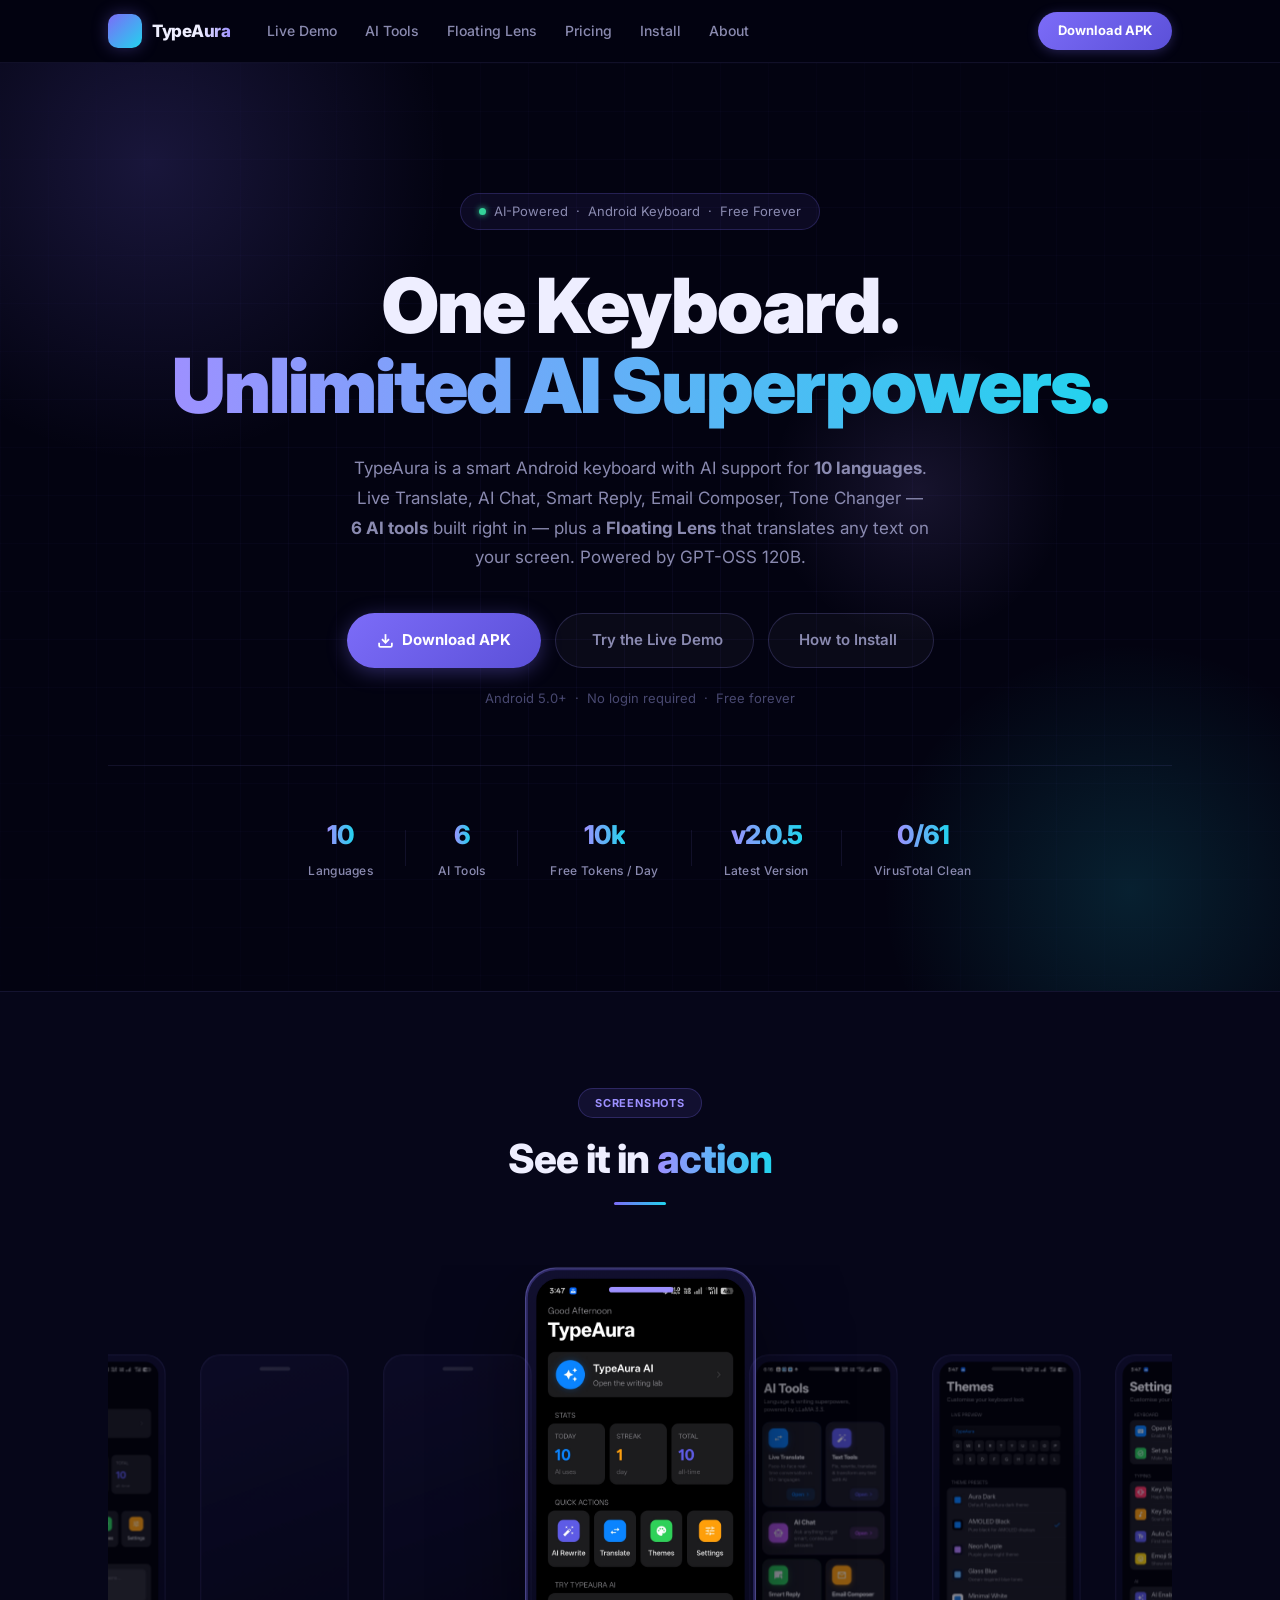
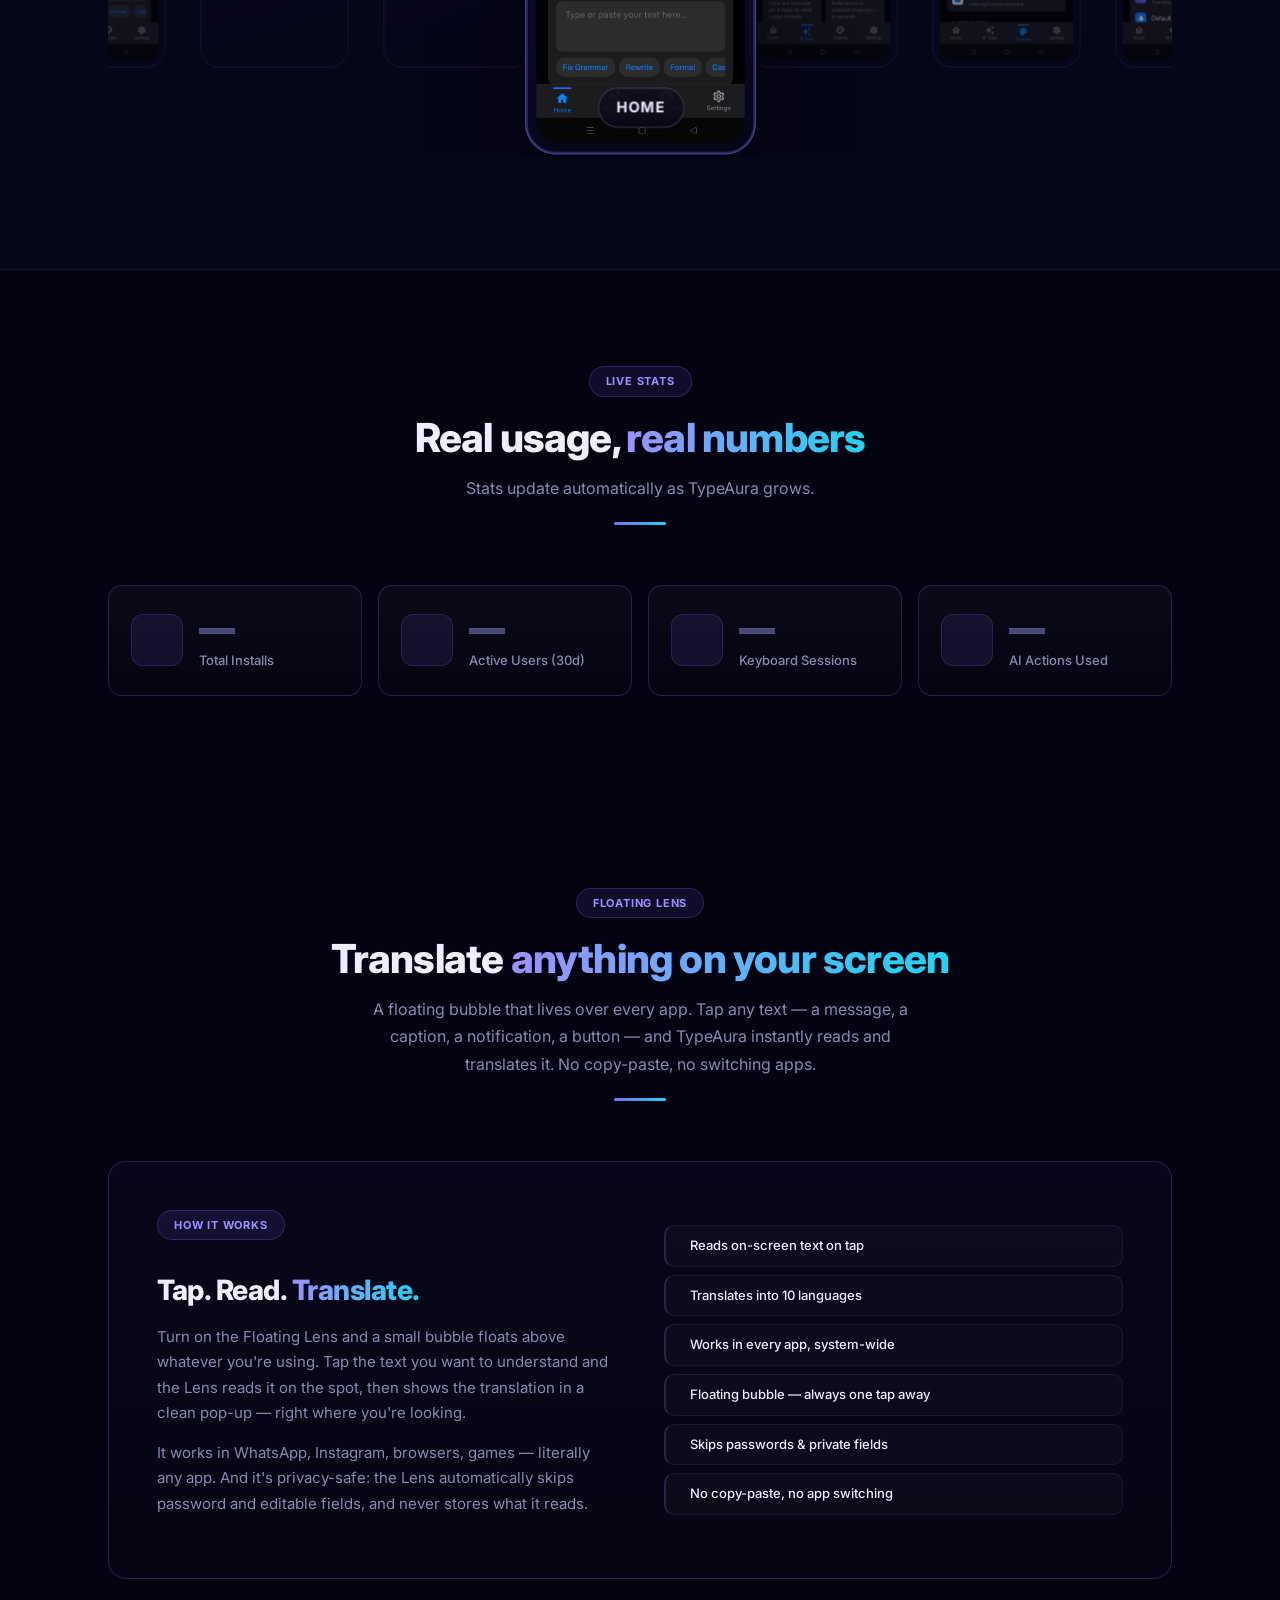
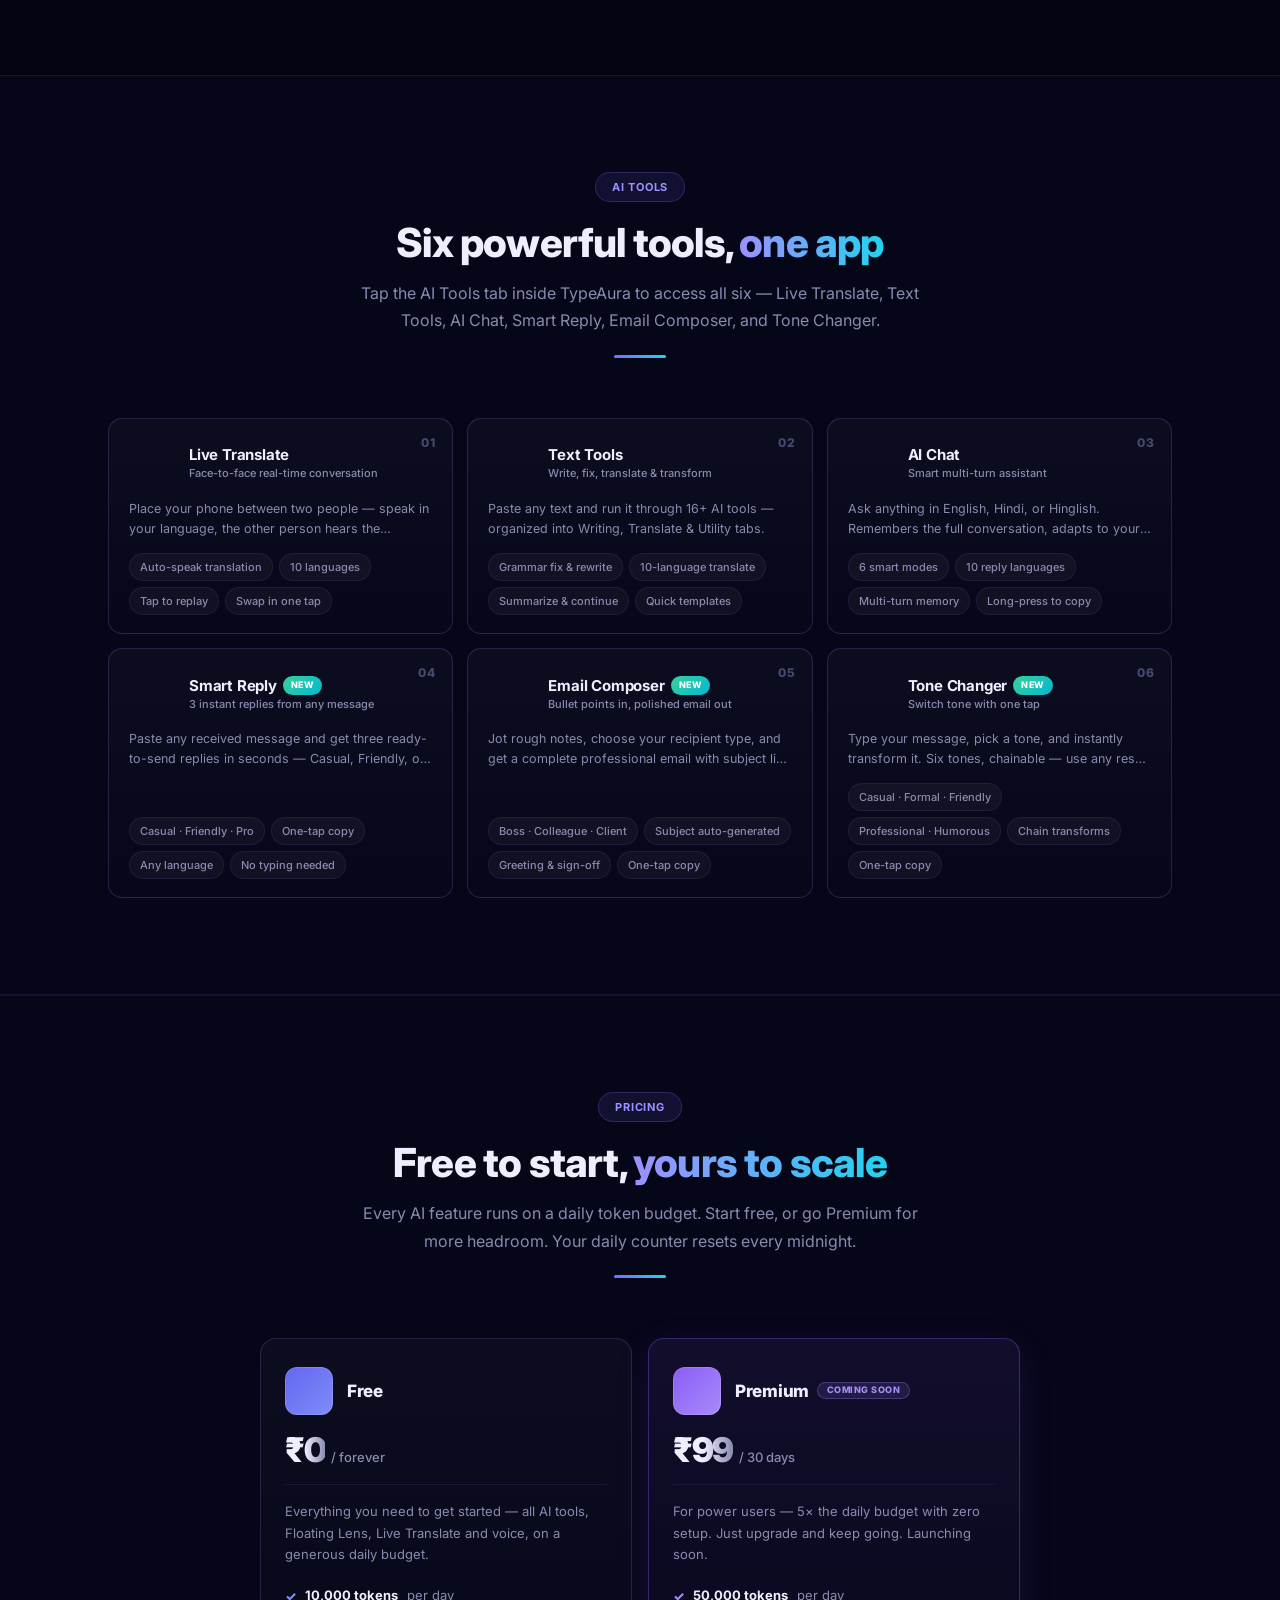
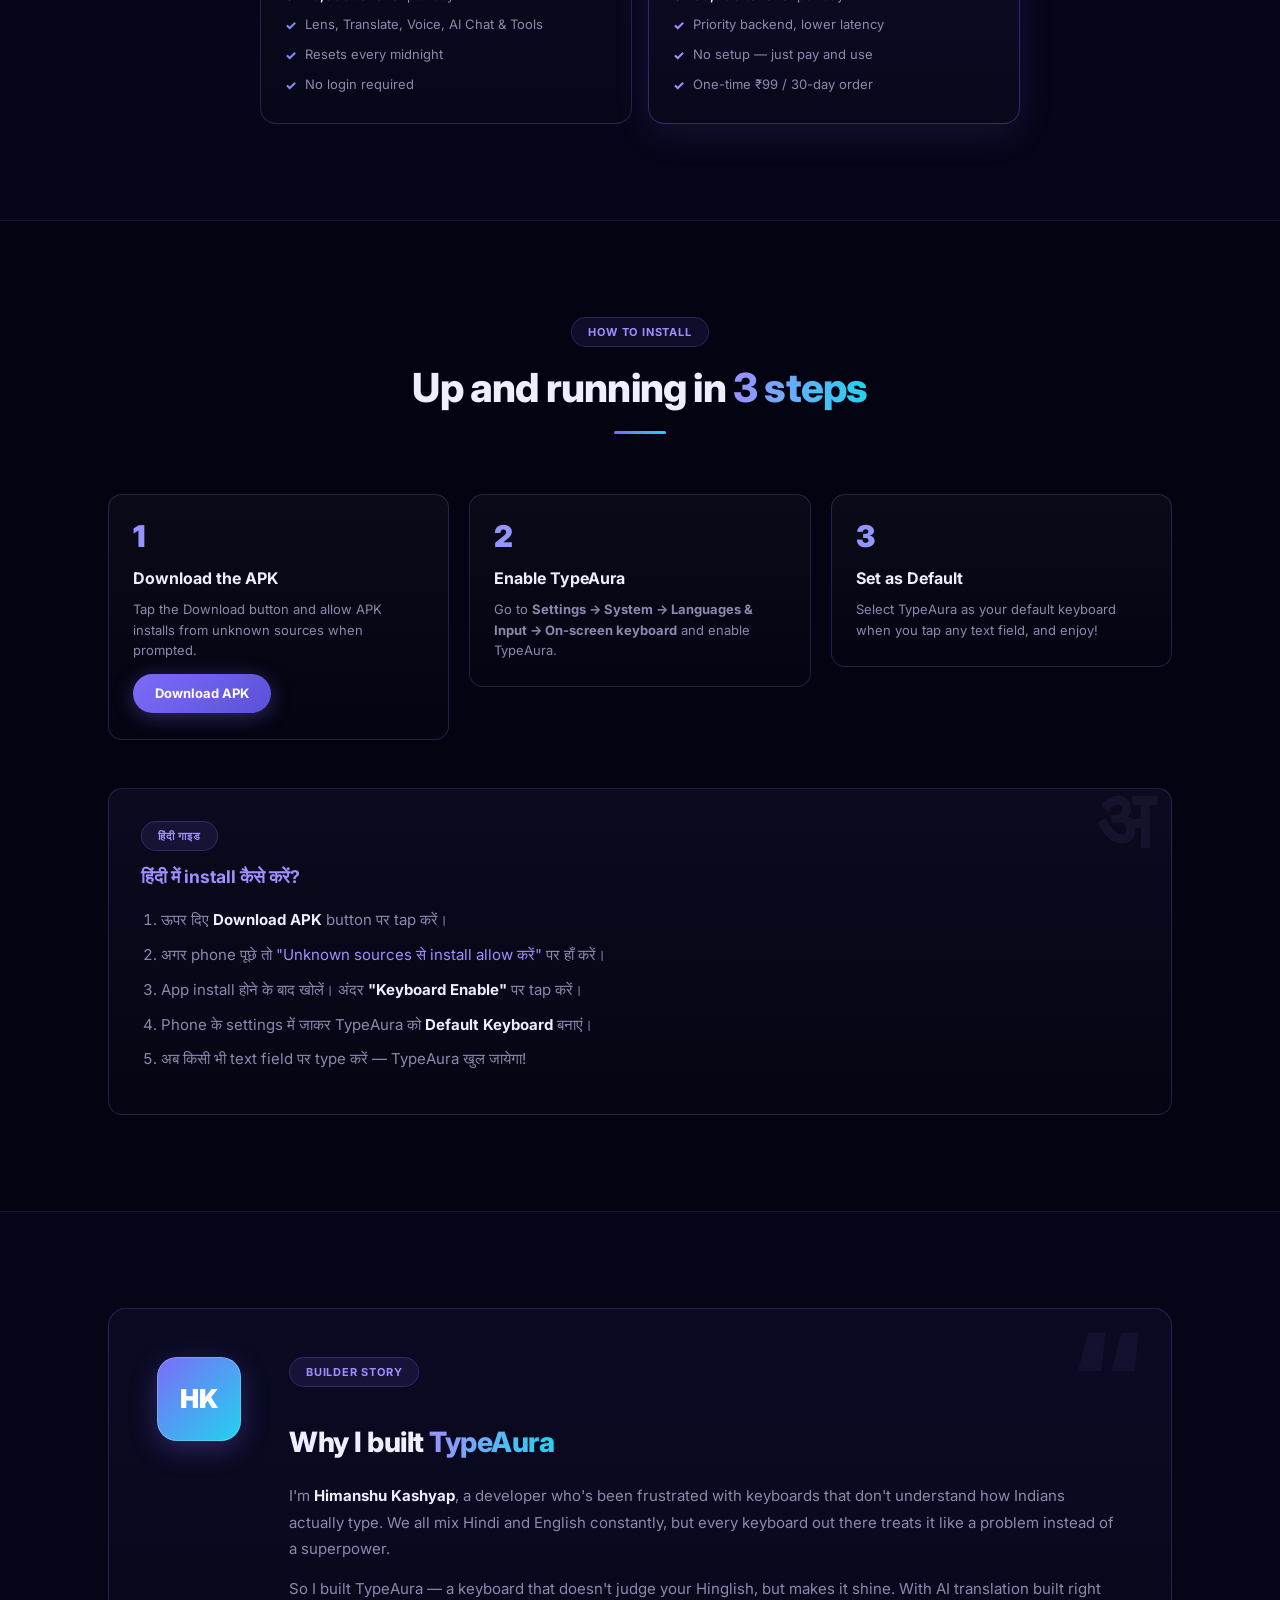
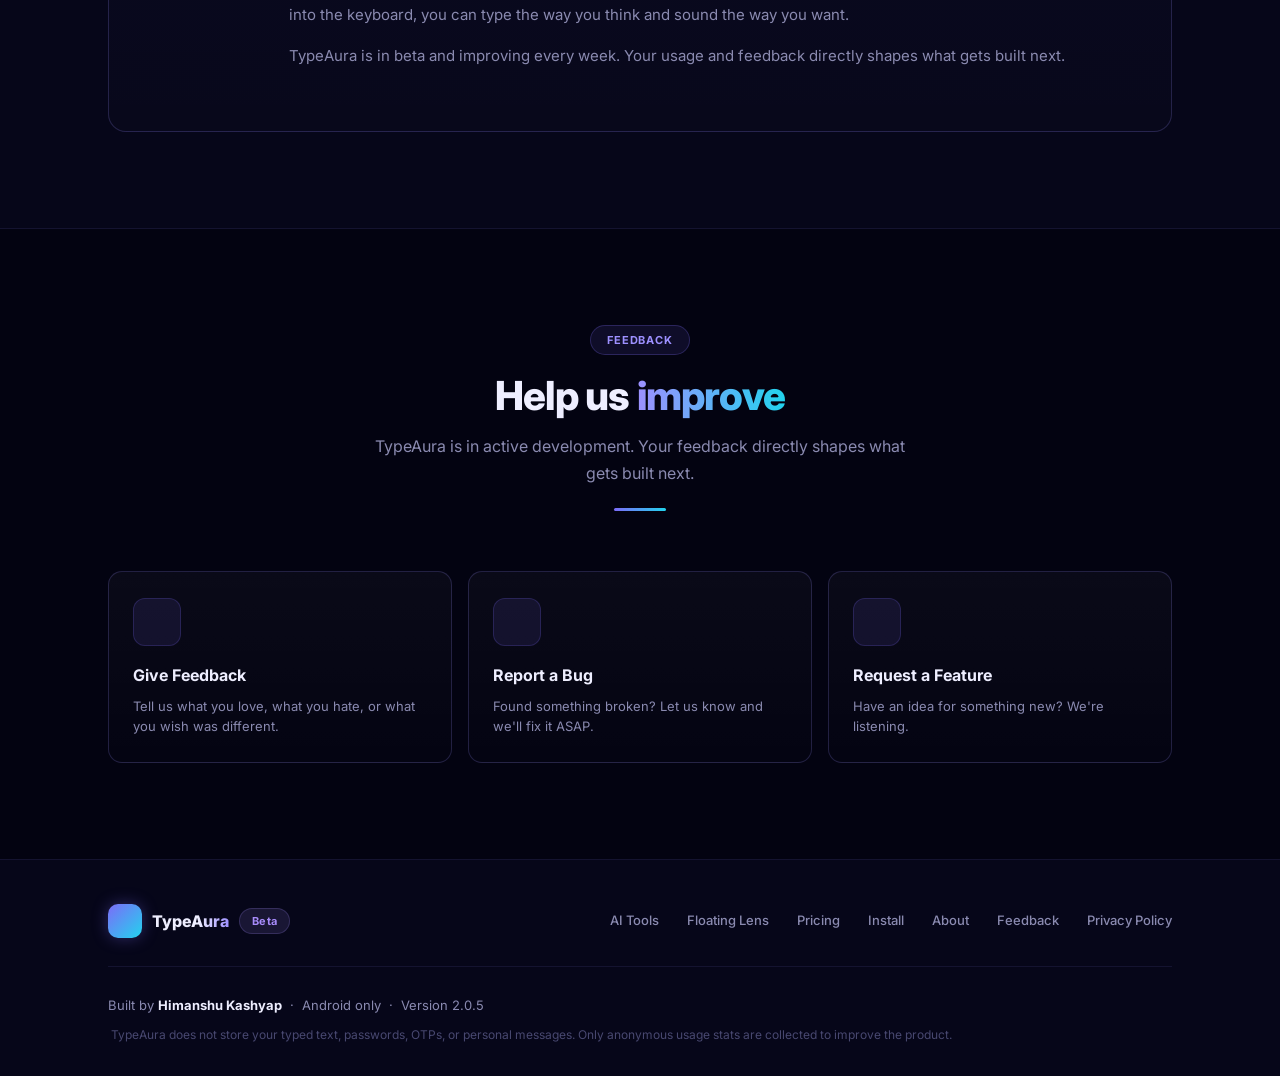
==== commit 6635481b: "add new app" ====
--- a/index.html
+++ b/index.html
@@ -8,7 +8,7 @@
   <!-- ═══════════════════════ PRIMARY SEO ═══════════════════════ -->
   <title>TypeAura — AI Keyboard for Hinglish, Hindi & Better English</title>
   <meta name="description" content="TypeAura is a free AI-powered Android keyboard with Hinglish ↔ English translation, a Floating Lens that translates any on-screen text via the Accessibility API, speech-to-text input, an emoji panel, clipboard history, and a suite of in-app AI tools (Smart Reply, Email Composer, Tone Changer, Live Translate). 10 languages (Hindi, Tamil, Telugu, Marathi, Bengali, Gujarati, Punjabi, Urdu). Free 10k tokens/day or unlimited with your own key. Powered by GPT-OSS 120B. Download the APK free." />
-  <meta name="keywords" content="TypeAura, type aura, TypeAura keyboard, TypeAura app, TypeAura APK, AI keyboard, Hinglish keyboard, Hindi English keyboard, Hinglish to English translation, floating lens, screen translator, translate text on screen, on-screen translator, screen translation app, overlay translator, translate any app, AI keyboard for Android, Indian keyboard app, smart keyboard, voice typing keyboard, live translate keyboard, AI writing keyboard, smart reply keyboard, email composer keyboard, tone changer, LLaMA keyboard, free AI keyboard, best AI keyboard India, Hinglish translator, English correction keyboard, multilingual keyboard, BYOK keyboard, Tamil keyboard, Telugu keyboard, Marathi keyboard, Bengali keyboard, Gujarati keyboard, Punjabi keyboard, Urdu keyboard" />
+  <meta name="keywords" content="TypeAura, type aura, TypeAura keyboard, TypeAura app, TypeAura APK, AI keyboard, Hinglish keyboard, Hindi English keyboard, Hinglish to English translation, floating lens, screen translator, translate text on screen, on-screen translator, screen translation app, overlay translator, translate any app, AI keyboard for Android, Indian keyboard app, smart keyboard, voice typing keyboard, live translate keyboard, AI writing keyboard, smart reply keyboard, email composer keyboard, tone changer, LLaMA keyboard, free AI keyboard, best AI keyboard India, Hinglish translator, English correction keyboard, multilingual keyboard, Tamil keyboard, Telugu keyboard, Marathi keyboard, Bengali keyboard, Gujarati keyboard, Punjabi keyboard, Urdu keyboard" />
   <meta name="author" content="Himanshu Kashyap" />
   <meta name="robots" content="index, follow, max-image-preview:large, max-snippet:-1, max-video-preview:-1" />
   <meta name="googlebot" content="index, follow" />
@@ -424,7 +424,7 @@
       <div class="section-header">
         <div class="section-tag">Pricing</div>
         <h2>Free to start, <span class="gradient-text">yours to scale</span></h2>
-        <p class="section-desc">Every AI feature runs on a daily token budget. Start free, bring your own key for unlimited use, or go Premium for more headroom. Your daily counter resets every midnight.</p>
+        <p class="section-desc">Every AI feature runs on a daily token budget. Start free, or go Premium for more headroom. Your daily counter resets every midnight.</p>
       </div>
       <div class="pricing-grid">
 
@@ -444,25 +444,6 @@
             <li>Lens, Translate, Voice, AI Chat &amp; Tools</li>
             <li>Resets every midnight</li>
             <li>No login required</li>
-          </ul>
-        </div>
-
-        <div class="pricing-card pricing-card--byok">
-          <div class="pricing-header">
-            <div class="pricing-icon" style="background:linear-gradient(135deg,#10B981,#34D399);"><iconify-icon icon="lucide:key-round"></iconify-icon></div>
-            <div class="pricing-name"><h3>Bring Your Own Key</h3></div>
-          </div>
-          <div class="pricing-price">
-            <span class="pricing-amount">Free</span>
-            <span class="pricing-period">with Groq key</span>
-          </div>
-          <div class="pricing-divider"></div>
-          <p class="pricing-desc">Add your own free Groq API key and unlock unlimited AI usage. Your key stays on your device — never sent to our servers.</p>
-          <ul class="pricing-list">
-            <li><strong>Unlimited tokens</strong> (Groq limits apply)</li>
-            <li>API key never leaves your phone</li>
-            <li>Free key at console.groq.com</li>
-            <li>Never sent to our servers</li>
           </ul>
         </div>
 
--- a/style.css
+++ b/style.css
@@ -759,9 +759,11 @@
 ═══════════════════════════════════════════════════════════════ */
 .pricing-grid {
   display: grid;
-  grid-template-columns: repeat(3, 1fr);
+  grid-template-columns: repeat(2, 1fr);
   gap: 16px;
   align-items: start;
+  max-width: 760px;
+  margin: 0 auto;
 }
 
 .pricing-card {
@@ -782,7 +784,6 @@
 }
 
 .pricing-card--free:hover    { transform: translateY(-5px) scale(1.035); border-color: rgba(99,102,241,0.5);  box-shadow: 0 16px 42px rgba(99,102,241,0.16);  }
-.pricing-card--byok:hover    { transform: translateY(-5px) scale(1.035); border-color: rgba(16,185,129,0.5);  box-shadow: 0 16px 42px rgba(16,185,129,0.16);  }
 .pricing-card--premium:hover { transform: translateY(-5px) scale(1.035); border-color: rgba(139,92,246,0.55); box-shadow: 0 18px 48px rgba(139,92,246,0.22);  }
 
 /* ─── Card header: icon + plan name ─── */
@@ -860,7 +861,6 @@
   margin-top: 1px;
 }
 .pricing-card--free    .pricing-list li::before { color: #818CF8; }
-.pricing-card--byok    .pricing-list li::before { color: var(--green); }
 .pricing-card--premium .pricing-list li::before { color: var(--purple); }
 
 .pricing-list strong { color: var(--text); font-weight: 700; }
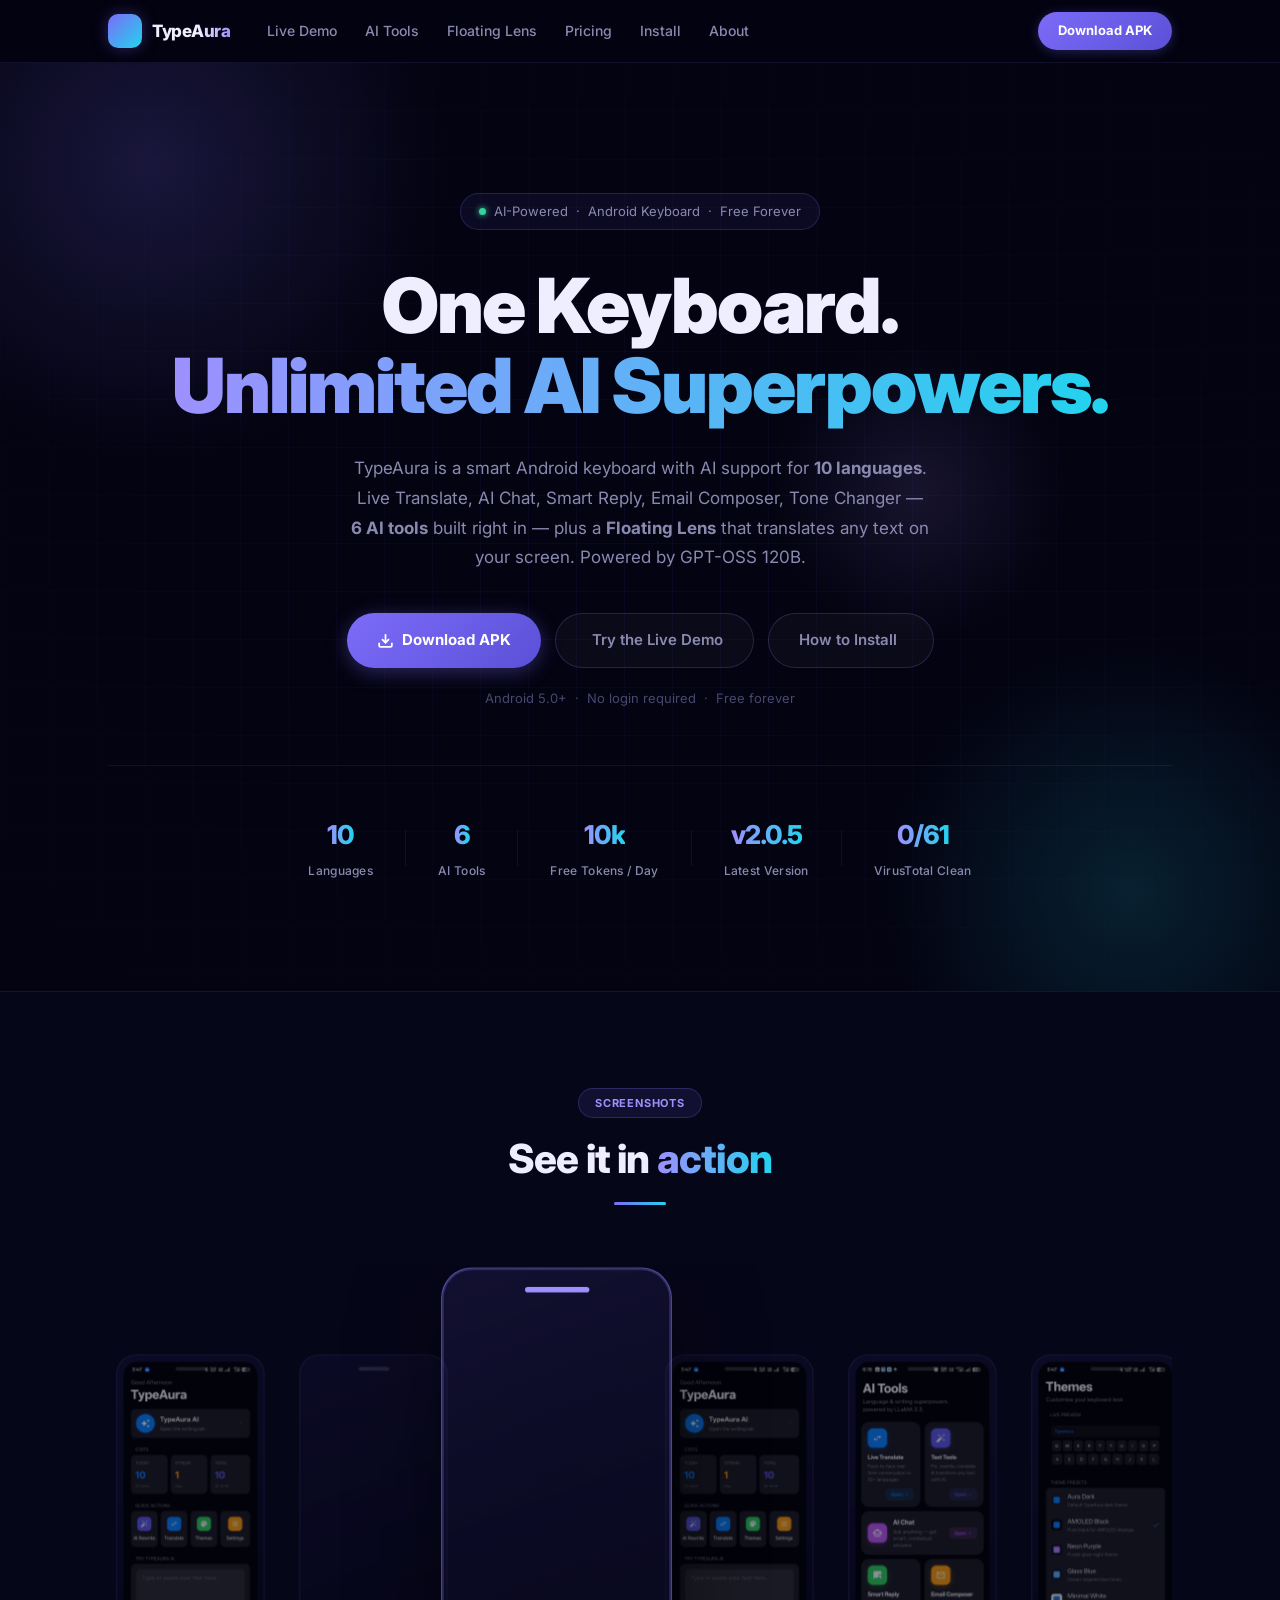
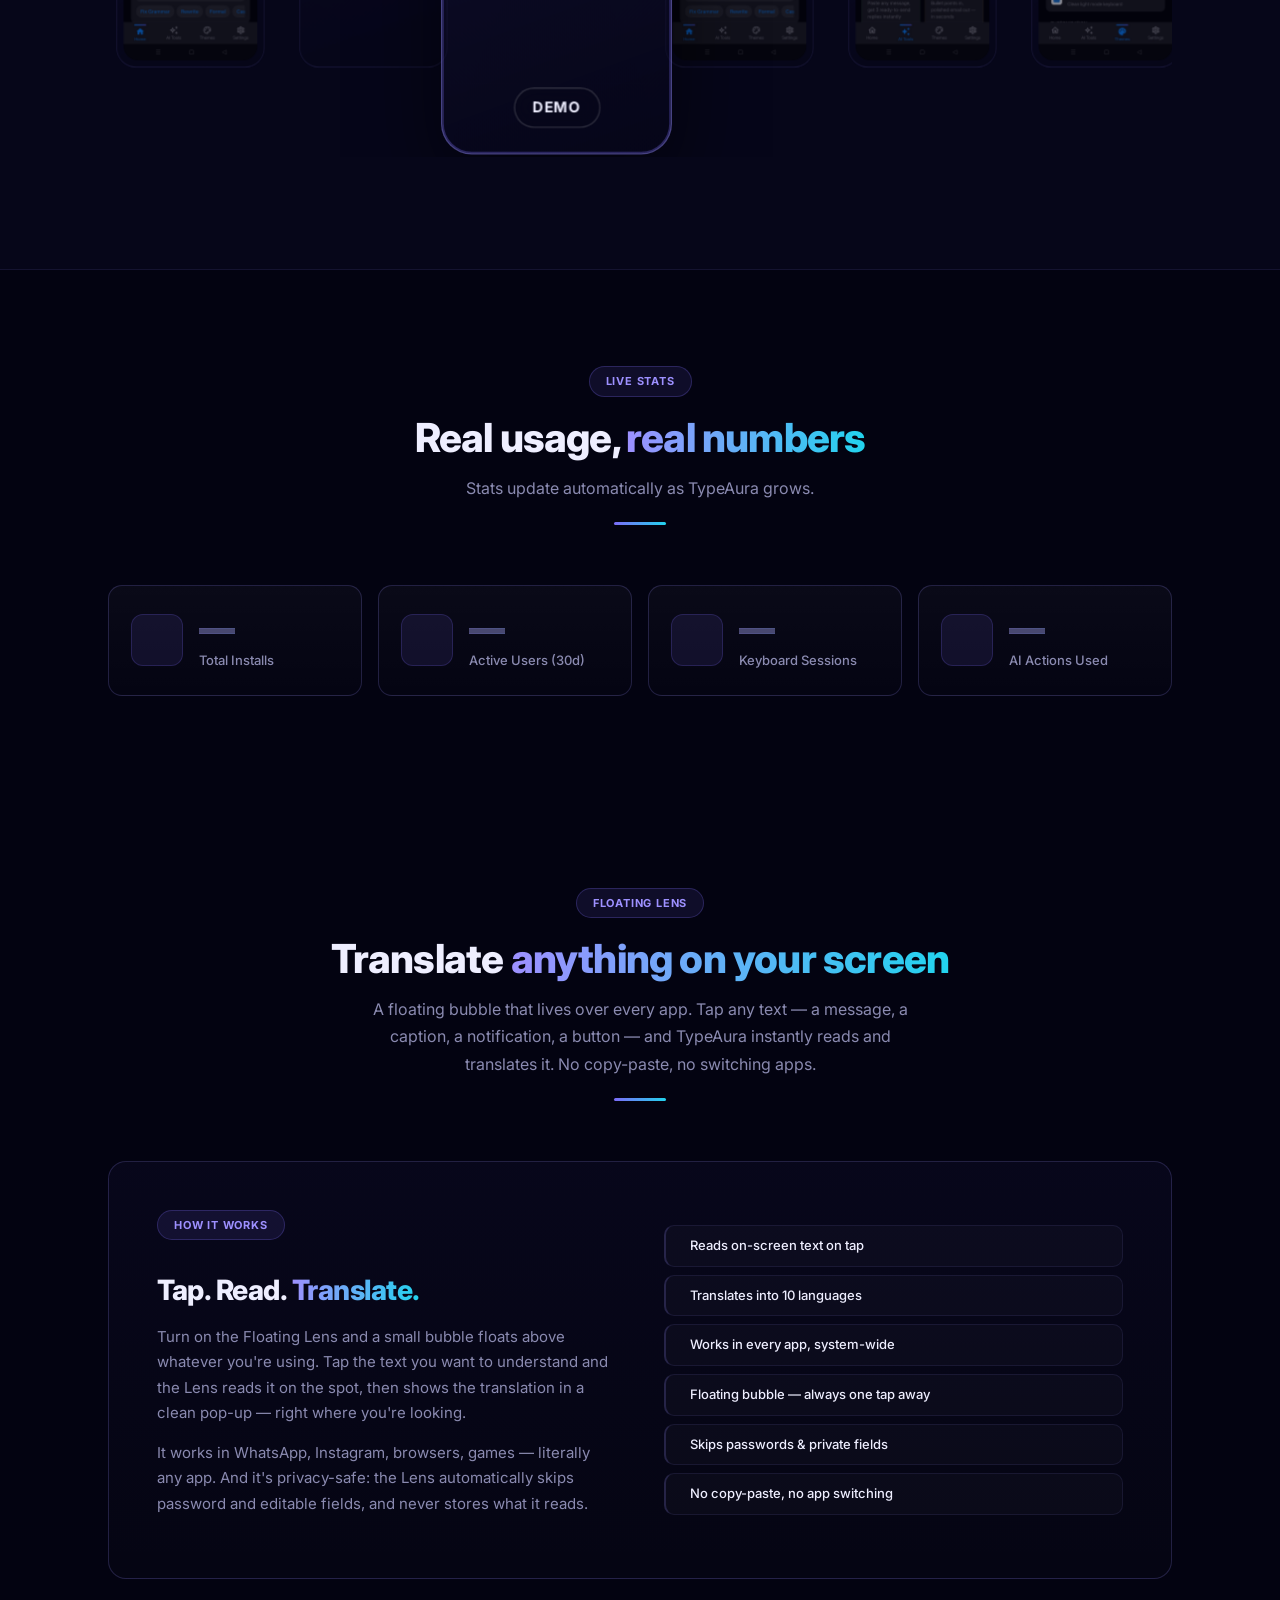
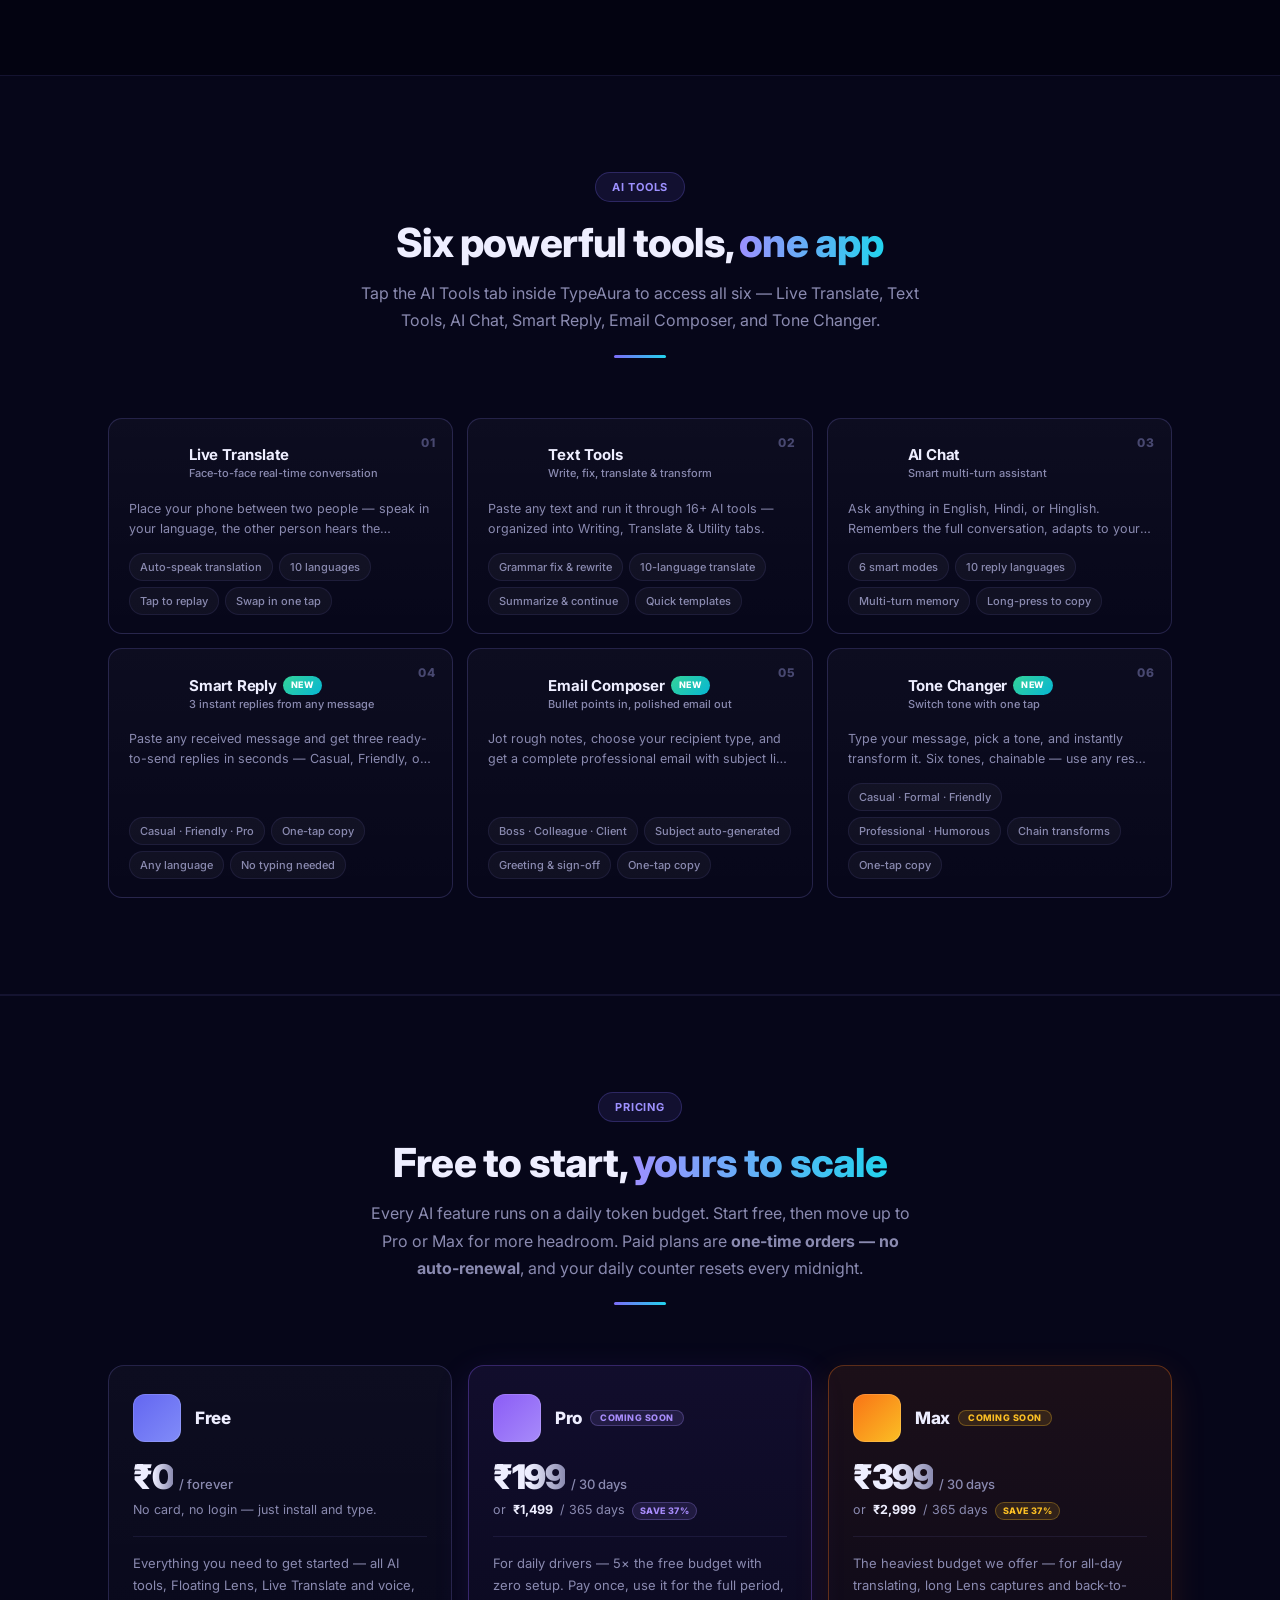
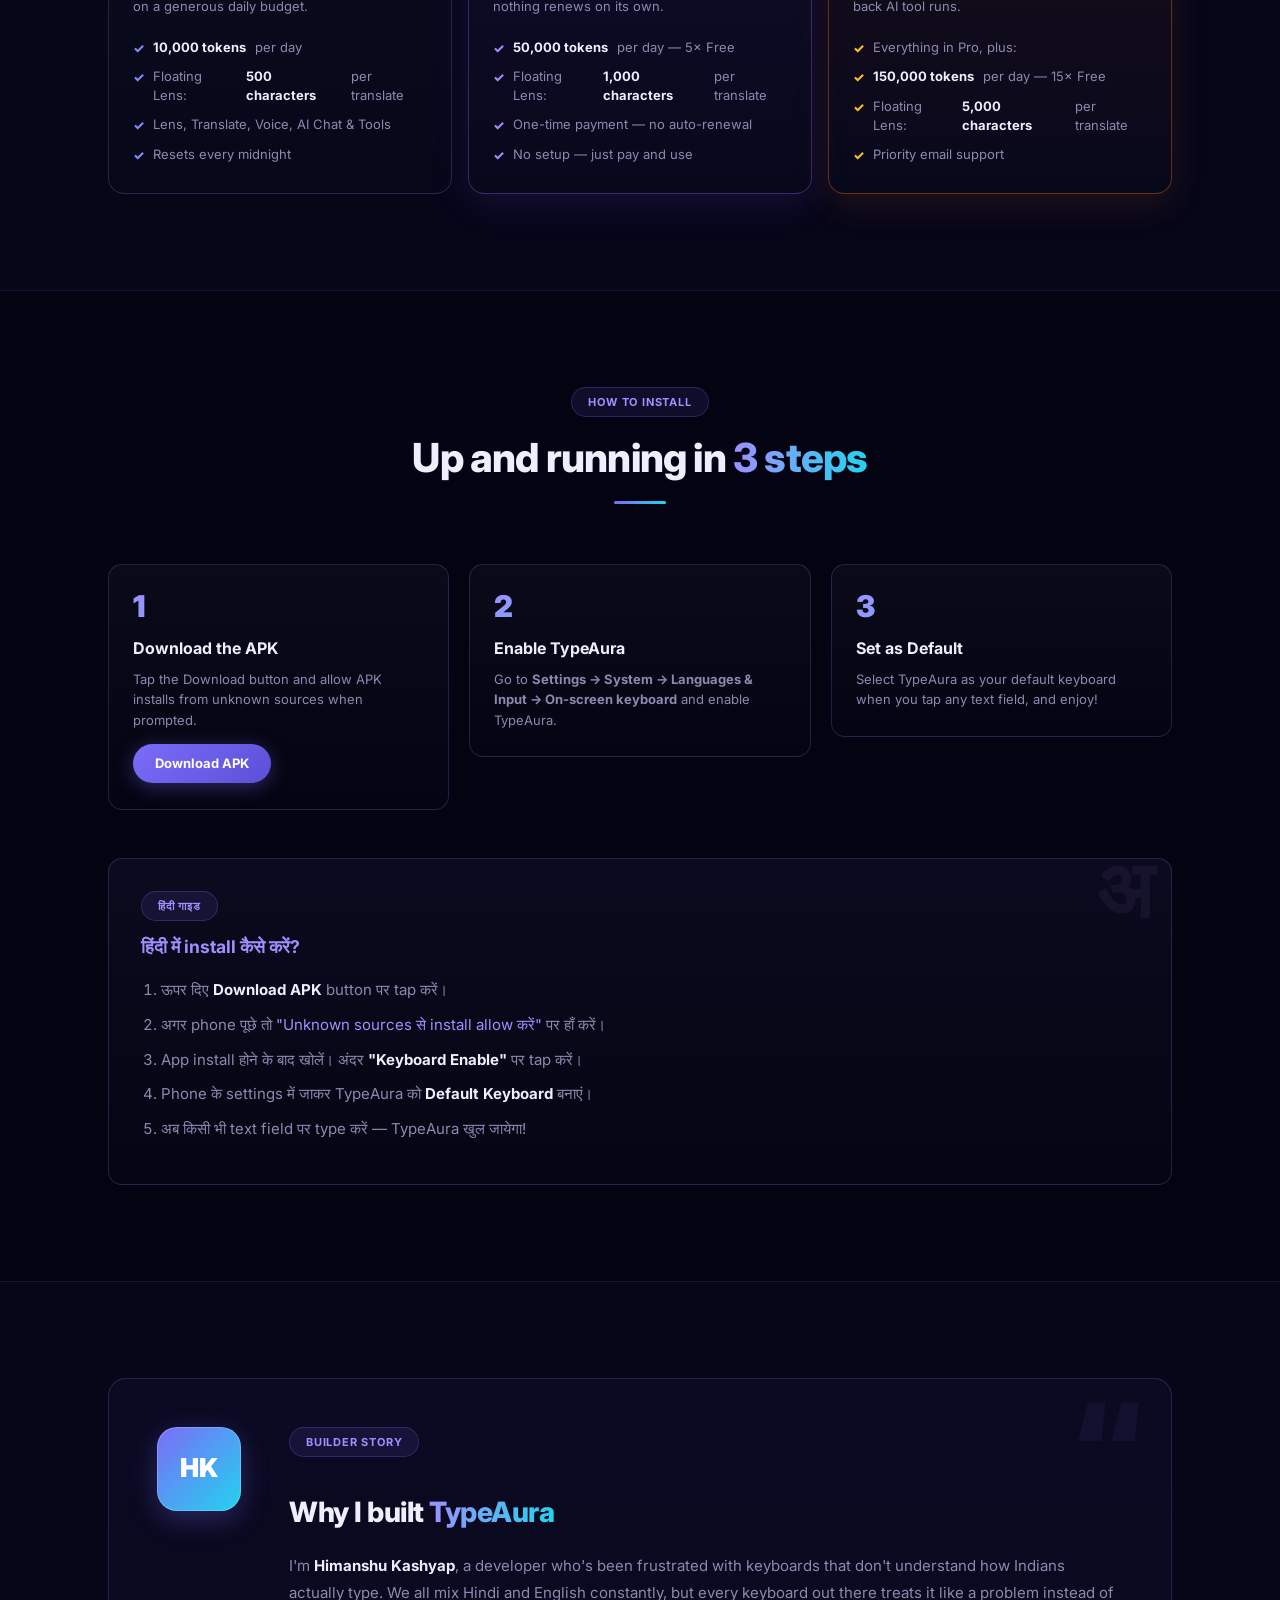
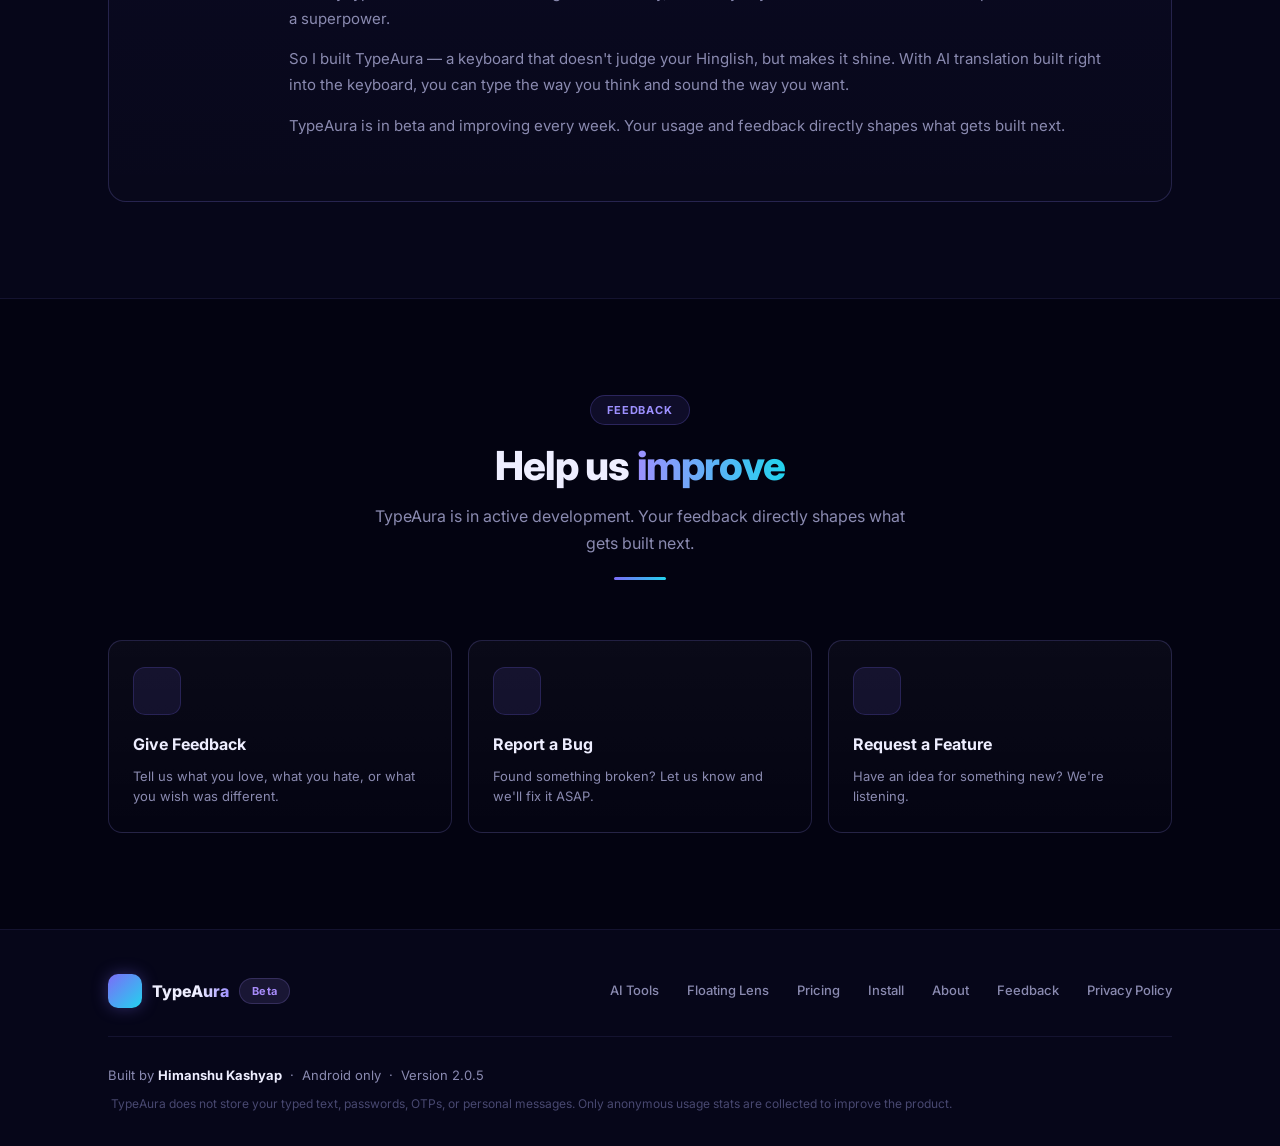
==== commit b1b1c501: "new plans" ====
--- a/index.html
+++ b/index.html
@@ -7,7 +7,7 @@
 
   <!-- ═══════════════════════ PRIMARY SEO ═══════════════════════ -->
   <title>TypeAura — AI Keyboard for Hinglish, Hindi & Better English</title>
-  <meta name="description" content="TypeAura is a free AI-powered Android keyboard with Hinglish ↔ English translation, a Floating Lens that translates any on-screen text via the Accessibility API, speech-to-text input, an emoji panel, clipboard history, and a suite of in-app AI tools (Smart Reply, Email Composer, Tone Changer, Live Translate). 10 languages (Hindi, Tamil, Telugu, Marathi, Bengali, Gujarati, Punjabi, Urdu). Free 10k tokens/day or unlimited with your own key. Powered by GPT-OSS 120B. Download the APK free." />
+  <meta name="description" content="TypeAura is a free AI-powered Android keyboard with Hinglish ↔ English translation, a Floating Lens that translates any on-screen text via the Accessibility API, speech-to-text input, an emoji panel, clipboard history, and a suite of in-app AI tools (Smart Reply, Email Composer, Tone Changer, Live Translate). 10 languages (Hindi, Tamil, Telugu, Marathi, Bengali, Gujarati, Punjabi, Urdu). Free 10k tokens/day, or one-time Pro (50k/day) and Max (150k/day) plans from ₹199 — no auto-renewal. Powered by GPT-OSS 120B. Download the APK free." />
   <meta name="keywords" content="TypeAura, type aura, TypeAura keyboard, TypeAura app, TypeAura APK, AI keyboard, Hinglish keyboard, Hindi English keyboard, Hinglish to English translation, floating lens, screen translator, translate text on screen, on-screen translator, screen translation app, overlay translator, translate any app, AI keyboard for Android, Indian keyboard app, smart keyboard, voice typing keyboard, live translate keyboard, AI writing keyboard, smart reply keyboard, email composer keyboard, tone changer, LLaMA keyboard, free AI keyboard, best AI keyboard India, Hinglish translator, English correction keyboard, multilingual keyboard, Tamil keyboard, Telugu keyboard, Marathi keyboard, Bengali keyboard, Gujarati keyboard, Punjabi keyboard, Urdu keyboard" />
   <meta name="author" content="Himanshu Kashyap" />
   <meta name="robots" content="index, follow, max-image-preview:large, max-snippet:-1, max-video-preview:-1" />
@@ -85,7 +85,20 @@
         "image": "https://typeaura.indevs.in/img/og-image.png",
         "description": "TypeAura is a free AI-powered Android keyboard with Hinglish ↔ English translation, a Floating Lens that translates any on-screen text, Live Translate, Smart Reply, Email Composer, Tone Changer and AI Chat across 10 languages. Powered by GPT-OSS 120B.",
         "author": { "@type": "Person", "name": "Himanshu Kashyap" },
-        "offers": { "@type": "Offer", "price": "0", "priceCurrency": "INR" }
+        "offers": {
+          "@type": "AggregateOffer",
+          "priceCurrency": "INR",
+          "lowPrice": "0",
+          "highPrice": "2999",
+          "offerCount": "5",
+          "offers": [
+            { "@type": "Offer", "name": "Free",        "price": "0",    "priceCurrency": "INR" },
+            { "@type": "Offer", "name": "Pro 30 days",  "price": "199",  "priceCurrency": "INR" },
+            { "@type": "Offer", "name": "Pro 365 days", "price": "1499", "priceCurrency": "INR" },
+            { "@type": "Offer", "name": "Max 30 days",  "price": "399",  "priceCurrency": "INR" },
+            { "@type": "Offer", "name": "Max 365 days", "price": "2999", "priceCurrency": "INR" }
+          ]
+        }
       }
     ]
   }
@@ -424,7 +437,7 @@
       <div class="section-header">
         <div class="section-tag">Pricing</div>
         <h2>Free to start, <span class="gradient-text">yours to scale</span></h2>
-        <p class="section-desc">Every AI feature runs on a daily token budget. Start free, or go Premium for more headroom. Your daily counter resets every midnight.</p>
+        <p class="section-desc">Every AI feature runs on a daily token budget. Start free, then move up to Pro or Max for more headroom. Paid plans are <strong>one-time orders — no auto-renewal</strong>, and your daily counter resets every midnight.</p>
       </div>
       <div class="pricing-grid">
 
@@ -437,34 +450,58 @@
             <span class="pricing-amount">₹0</span>
             <span class="pricing-period">/ forever</span>
           </div>
+          <p class="pricing-alt">No card, no login — just install and type.</p>
           <div class="pricing-divider"></div>
           <p class="pricing-desc">Everything you need to get started — all AI tools, Floating Lens, Live Translate and voice, on a generous daily budget.</p>
           <ul class="pricing-list">
             <li><strong>10,000 tokens</strong> per day</li>
+            <li>Floating Lens: <strong>500 characters</strong> per translate</li>
             <li>Lens, Translate, Voice, AI Chat &amp; Tools</li>
             <li>Resets every midnight</li>
-            <li>No login required</li>
           </ul>
         </div>
 
-        <div class="pricing-card pricing-card--premium">
+        <div class="pricing-card pricing-card--pro">
           <div class="pricing-header">
             <div class="pricing-icon" style="background:linear-gradient(135deg,#8B5CF6,#A78BFA);"><iconify-icon icon="lucide:crown"></iconify-icon></div>
             <div class="pricing-name">
-              <h3>Premium <span class="pricing-badge">Coming Soon</span></h3>
+              <h3>Pro <span class="pricing-badge">Coming Soon</span></h3>
             </div>
           </div>
           <div class="pricing-price">
-            <span class="pricing-amount">₹99</span>
+            <span class="pricing-amount">₹199</span>
             <span class="pricing-period">/ 30 days</span>
           </div>
+          <p class="pricing-alt">or <strong>₹1,499</strong> / 365 days <span class="pricing-save">save 37%</span></p>
           <div class="pricing-divider"></div>
-          <p class="pricing-desc">For power users — 5× the daily budget with zero setup. Just upgrade and keep going. Launching soon.</p>
+          <p class="pricing-desc">For daily drivers — 5× the free budget with zero setup. Pay once, use it for the full period, nothing renews on its own.</p>
           <ul class="pricing-list">
-            <li><strong>50,000 tokens</strong> per day</li>
-            <li>Priority backend, lower latency</li>
+            <li><strong>50,000 tokens</strong> per day — 5× Free</li>
+            <li>Floating Lens: <strong>1,000 characters</strong> per translate</li>
+            <li>One-time payment — no auto-renewal</li>
             <li>No setup — just pay and use</li>
-            <li>One-time ₹99 / 30-day order</li>
+          </ul>
+        </div>
+
+        <div class="pricing-card pricing-card--max">
+          <div class="pricing-header">
+            <div class="pricing-icon" style="background:linear-gradient(135deg,#F97316,#FBBF24);"><iconify-icon icon="lucide:rocket"></iconify-icon></div>
+            <div class="pricing-name">
+              <h3>Max <span class="pricing-badge pricing-badge--max">Coming Soon</span></h3>
+            </div>
+          </div>
+          <div class="pricing-price">
+            <span class="pricing-amount">₹399</span>
+            <span class="pricing-period">/ 30 days</span>
+          </div>
+          <p class="pricing-alt">or <strong>₹2,999</strong> / 365 days <span class="pricing-save pricing-save--max">save 37%</span></p>
+          <div class="pricing-divider"></div>
+          <p class="pricing-desc">The heaviest budget we offer — for all-day translating, long Lens captures and back-to-back AI tool runs.</p>
+          <ul class="pricing-list">
+            <li>Everything in Pro, plus:</li>
+            <li><strong>150,000 tokens</strong> per day — 15× Free</li>
+            <li>Floating Lens: <strong>5,000 characters</strong> per translate</li>
+            <li>Priority email support</li>
           </ul>
         </div>
 
--- a/style.css
+++ b/style.css
@@ -759,10 +759,10 @@
 ═══════════════════════════════════════════════════════════════ */
 .pricing-grid {
   display: grid;
-  grid-template-columns: repeat(2, 1fr);
+  grid-template-columns: repeat(3, 1fr);
   gap: 16px;
   align-items: start;
-  max-width: 760px;
+  max-width: 1080px;
   margin: 0 auto;
 }
 
@@ -776,15 +776,21 @@
   transition: transform 0.25s, box-shadow 0.25s, border-color 0.25s;
 }
 
-/* premium is the featured plan — lifted + glowing at rest */
-.pricing-card--premium {
+/* the two paid plans are featured — lifted + glowing at rest */
+.pricing-card--pro {
   border-color: rgba(139,92,246,0.35);
   background: linear-gradient(180deg, rgba(139,92,246,0.09), rgba(255,255,255,0.01));
   box-shadow: 0 10px 36px rgba(139,92,246,0.12);
 }
-
-.pricing-card--free:hover    { transform: translateY(-5px) scale(1.035); border-color: rgba(99,102,241,0.5);  box-shadow: 0 16px 42px rgba(99,102,241,0.16);  }
-.pricing-card--premium:hover { transform: translateY(-5px) scale(1.035); border-color: rgba(139,92,246,0.55); box-shadow: 0 18px 48px rgba(139,92,246,0.22);  }
+.pricing-card--max {
+  border-color: rgba(249,115,22,0.35);
+  background: linear-gradient(180deg, rgba(249,115,22,0.09), rgba(255,255,255,0.01));
+  box-shadow: 0 10px 36px rgba(249,115,22,0.12);
+}
+
+.pricing-card--free:hover { transform: translateY(-5px) scale(1.035); border-color: rgba(99,102,241,0.5);  box-shadow: 0 16px 42px rgba(99,102,241,0.16);  }
+.pricing-card--pro:hover  { transform: translateY(-5px) scale(1.035); border-color: rgba(139,92,246,0.55); box-shadow: 0 18px 48px rgba(139,92,246,0.22);  }
+.pricing-card--max:hover  { transform: translateY(-5px) scale(1.035); border-color: rgba(249,115,22,0.55); box-shadow: 0 18px 48px rgba(249,115,22,0.22);  }
 
 /* ─── Card header: icon + plan name ─── */
 .pricing-header {
@@ -816,10 +822,38 @@
   letter-spacing: 0.5px; text-transform: uppercase;
 }
 
+.pricing-badge--max {
+  background: rgba(251, 191, 36, 0.12);
+  border-color: rgba(251, 191, 36, 0.3);
+  color: #FBBF24;
+}
+
 /* ─── Price display ─── */
 .pricing-price {
   display: flex; align-items: baseline; gap: 6px;
+  margin-bottom: 6px;
+}
+
+/* second billing option (annual) / free-plan tagline under the headline price */
+.pricing-alt {
+  font-size: 12.5px; color: var(--text2); line-height: 1.5;
   margin-bottom: 16px;
+  display: flex; align-items: center; gap: 7px; flex-wrap: wrap;
+}
+.pricing-alt strong { color: var(--text); font-weight: 700; }
+
+.pricing-save {
+  padding: 1px 7px; border-radius: 999px;
+  font-size: 9px; font-weight: 800;
+  letter-spacing: 0.4px; text-transform: uppercase;
+  color: var(--purple);
+  background: rgba(167, 139, 250, 0.12);
+  border: 1px solid rgba(167, 139, 250, 0.28);
+}
+.pricing-save--max {
+  color: #FBBF24;
+  background: rgba(251, 191, 36, 0.12);
+  border-color: rgba(251, 191, 36, 0.3);
 }
 
 .pricing-amount {
@@ -860,11 +894,18 @@
   font-weight: 800; font-size: 13px; flex-shrink: 0;
   margin-top: 1px;
 }
-.pricing-card--free    .pricing-list li::before { color: #818CF8; }
-.pricing-card--premium .pricing-list li::before { color: var(--purple); }
+.pricing-card--free .pricing-list li::before { color: #818CF8; }
+.pricing-card--pro  .pricing-list li::before { color: var(--purple); }
+.pricing-card--max  .pricing-list li::before { color: #FBBF24; }
 
 .pricing-list strong { color: var(--text); font-weight: 700; }
 
+@media (max-width: 1000px) {
+  .pricing-grid {
+    grid-template-columns: repeat(2, 1fr);
+    max-width: 760px; margin: 0 auto;
+  }
+}
 @media (max-width: 900px) {
   .pricing-grid {
     grid-template-columns: 1fr;
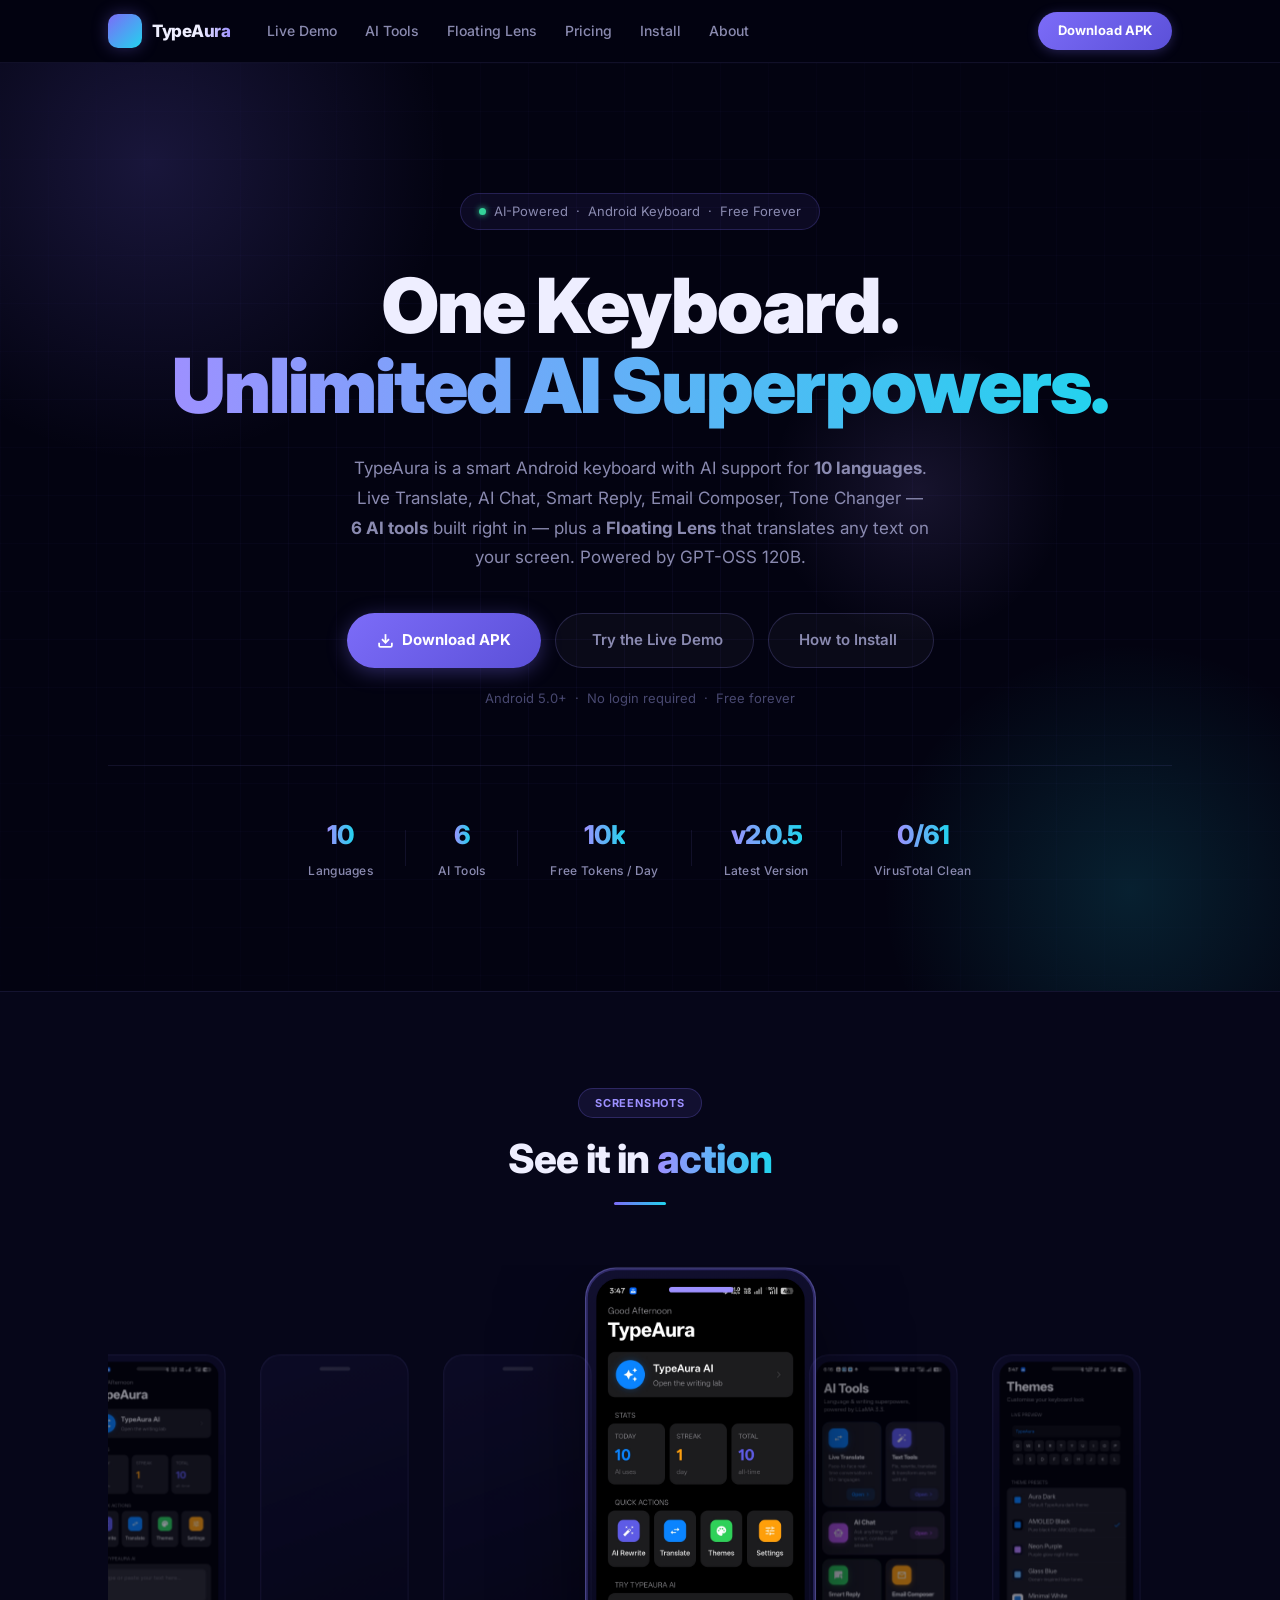
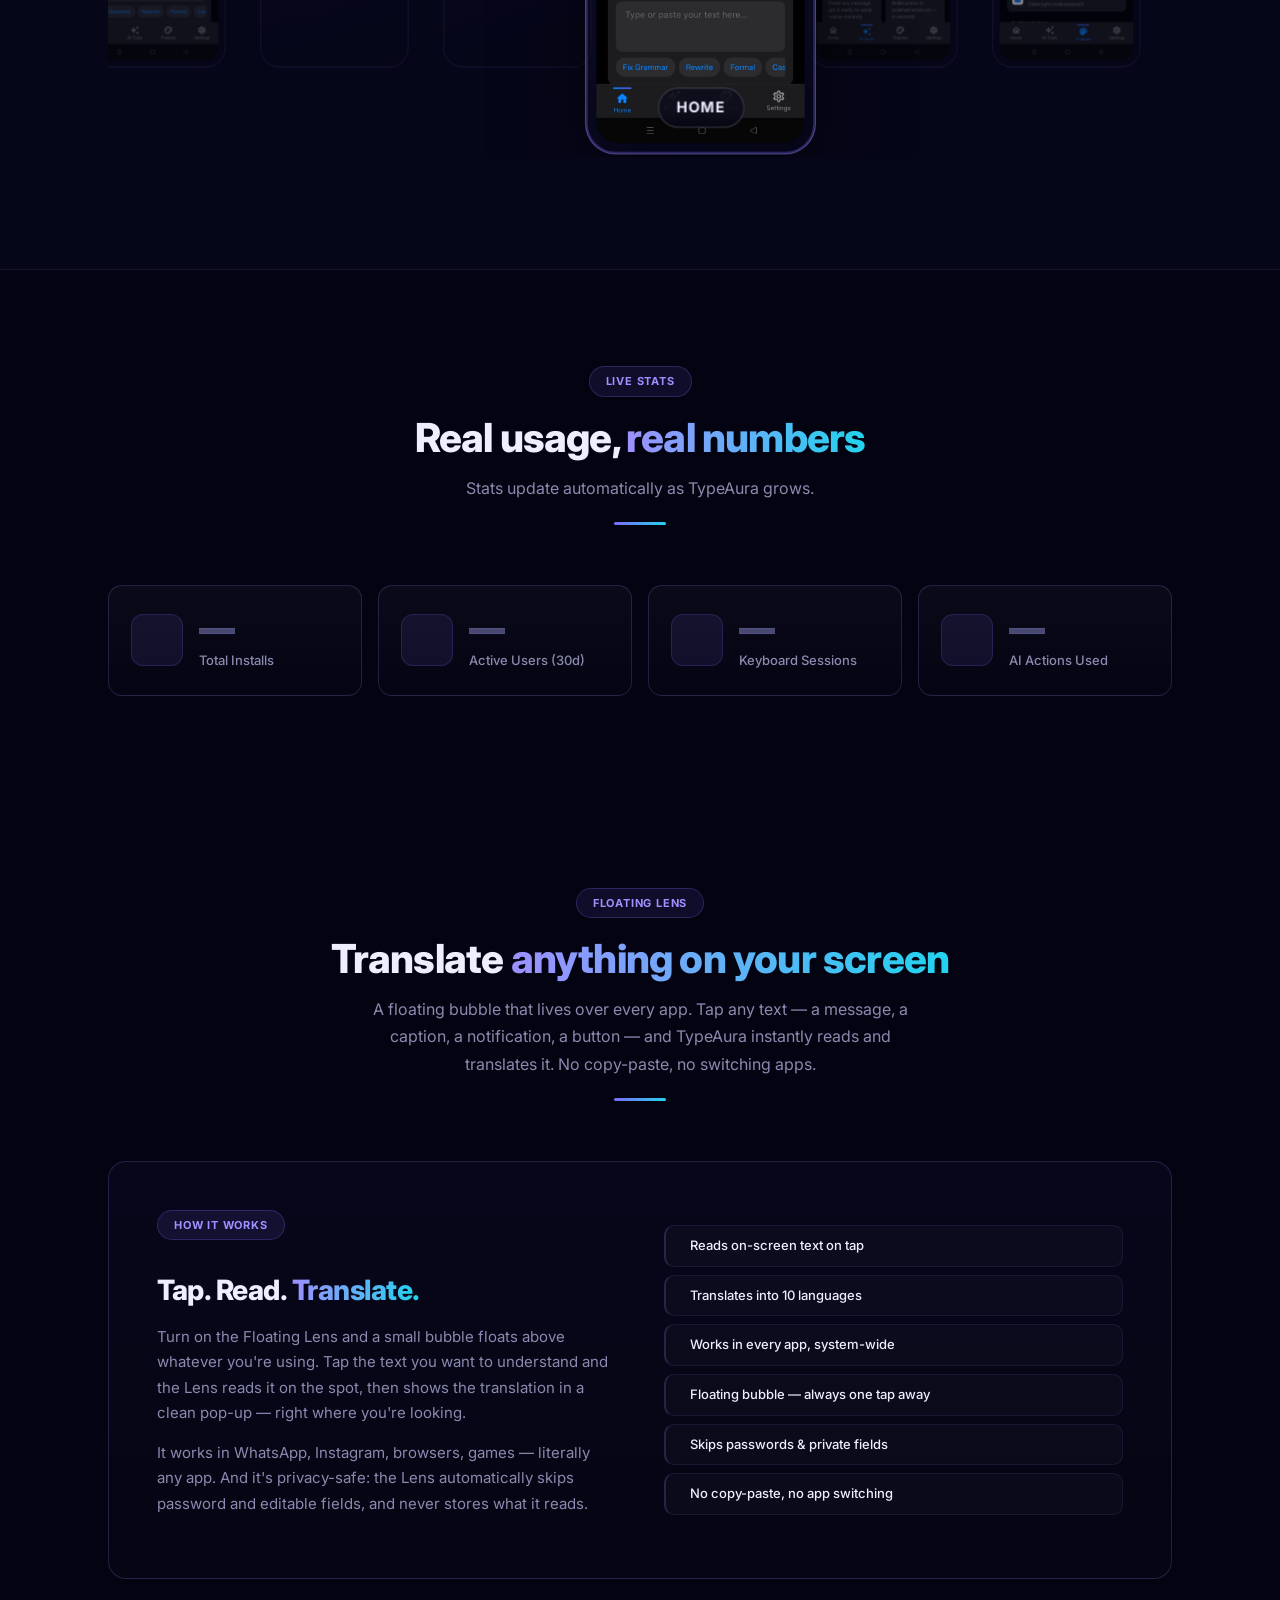
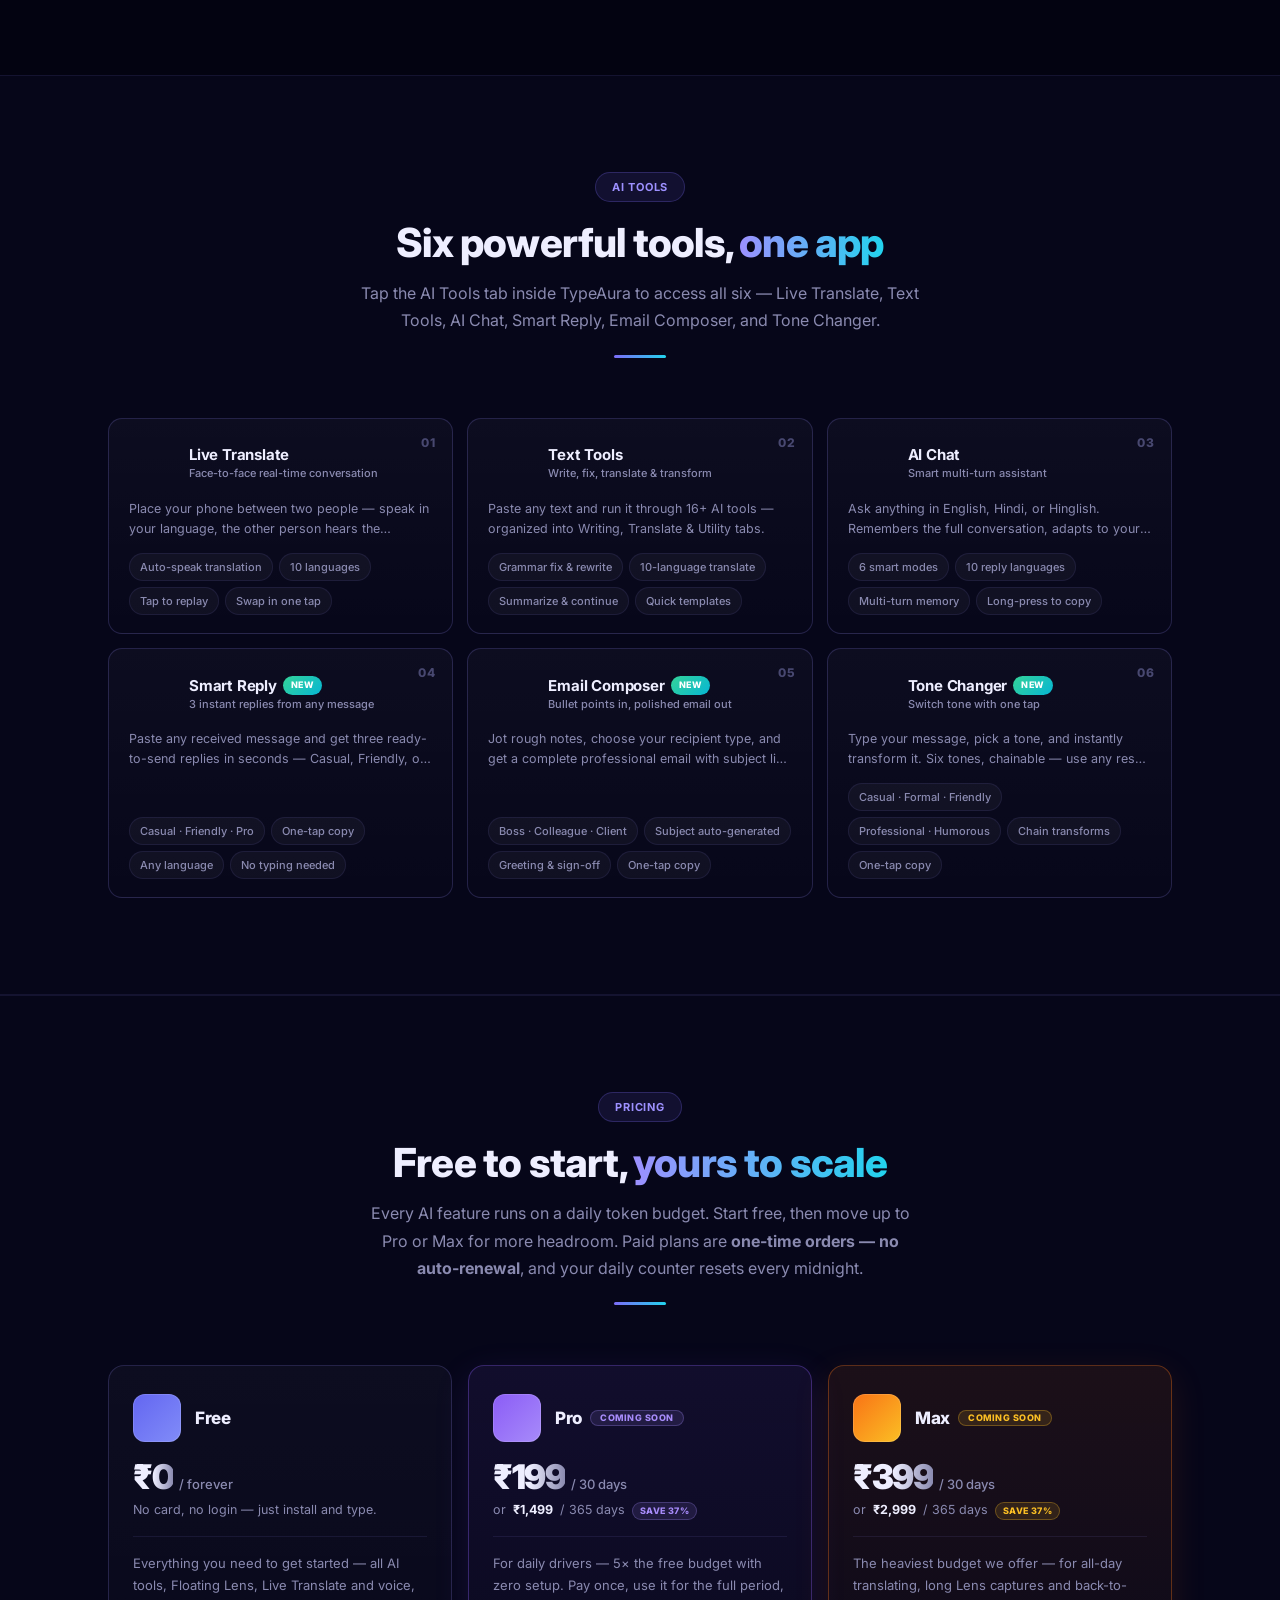
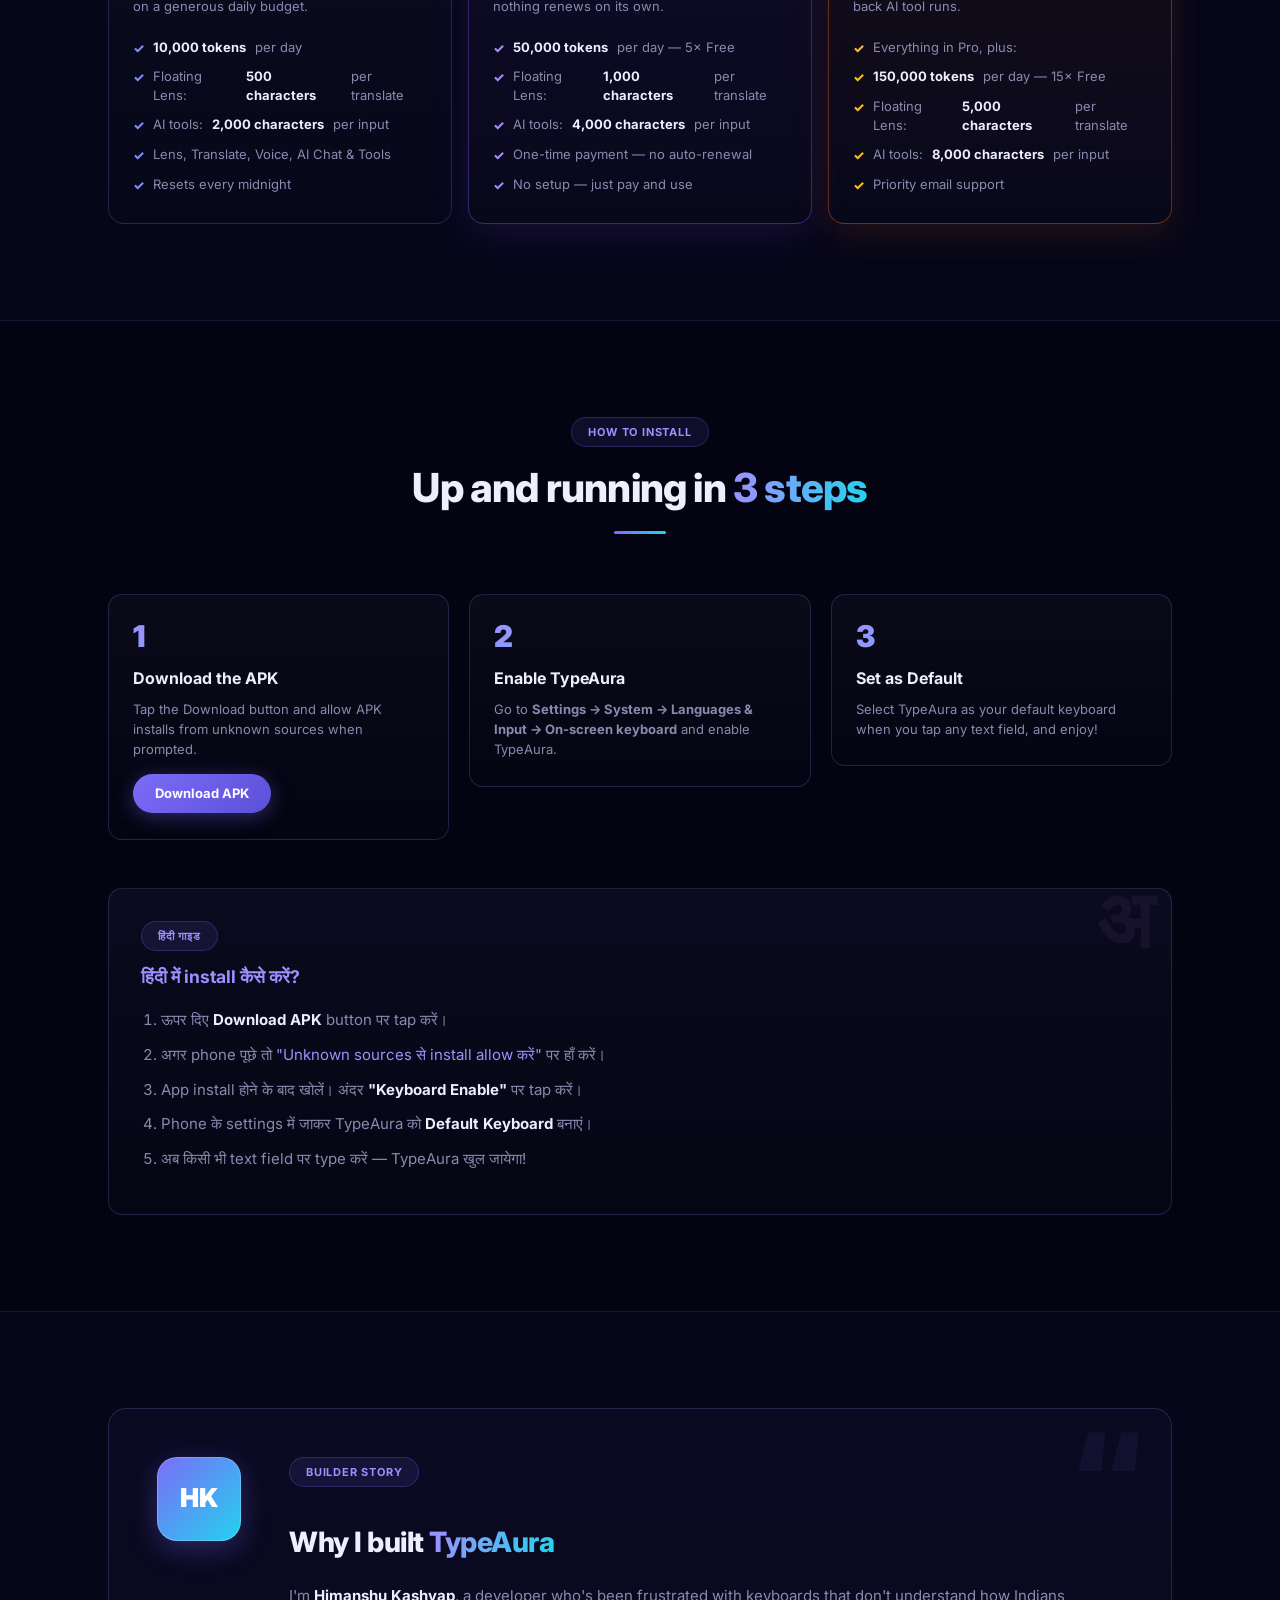
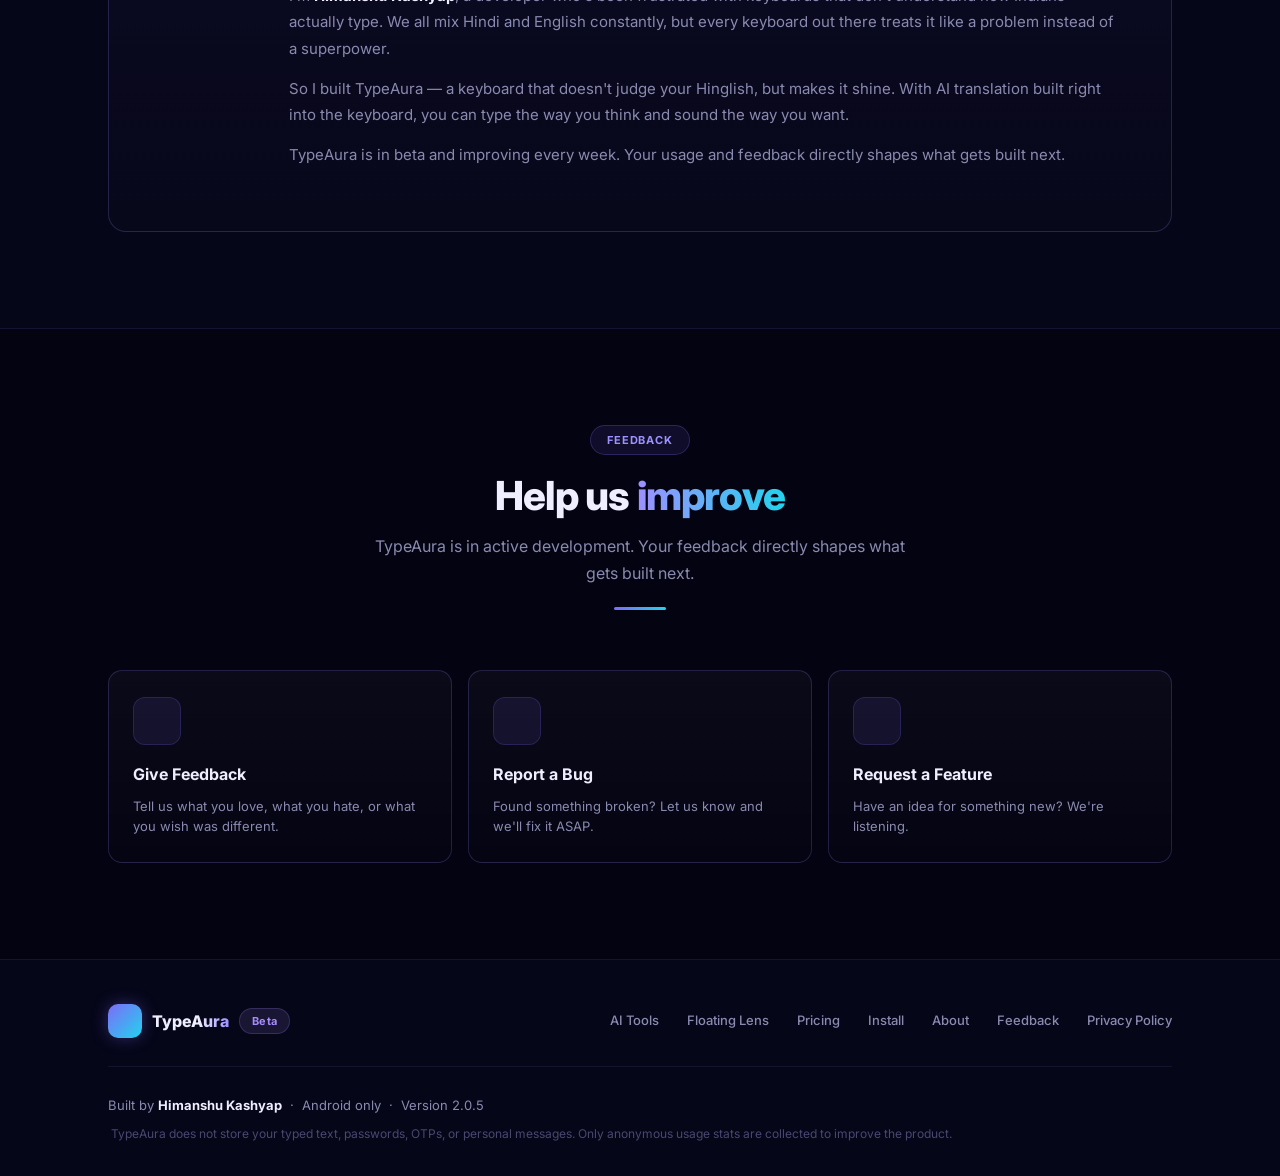
==== commit b7714c6c: "add new theme" ====
--- a/index.html
+++ b/index.html
@@ -456,6 +456,7 @@
           <ul class="pricing-list">
             <li><strong>10,000 tokens</strong> per day</li>
             <li>Floating Lens: <strong>500 characters</strong> per translate</li>
+            <li>AI tools: <strong>2,000 characters</strong> per input</li>
             <li>Lens, Translate, Voice, AI Chat &amp; Tools</li>
             <li>Resets every midnight</li>
           </ul>
@@ -478,6 +479,7 @@
           <ul class="pricing-list">
             <li><strong>50,000 tokens</strong> per day — 5× Free</li>
             <li>Floating Lens: <strong>1,000 characters</strong> per translate</li>
+            <li>AI tools: <strong>4,000 characters</strong> per input</li>
             <li>One-time payment — no auto-renewal</li>
             <li>No setup — just pay and use</li>
           </ul>
@@ -501,6 +503,7 @@
             <li>Everything in Pro, plus:</li>
             <li><strong>150,000 tokens</strong> per day — 15× Free</li>
             <li>Floating Lens: <strong>5,000 characters</strong> per translate</li>
+            <li>AI tools: <strong>8,000 characters</strong> per input</li>
             <li>Priority email support</li>
           </ul>
         </div>
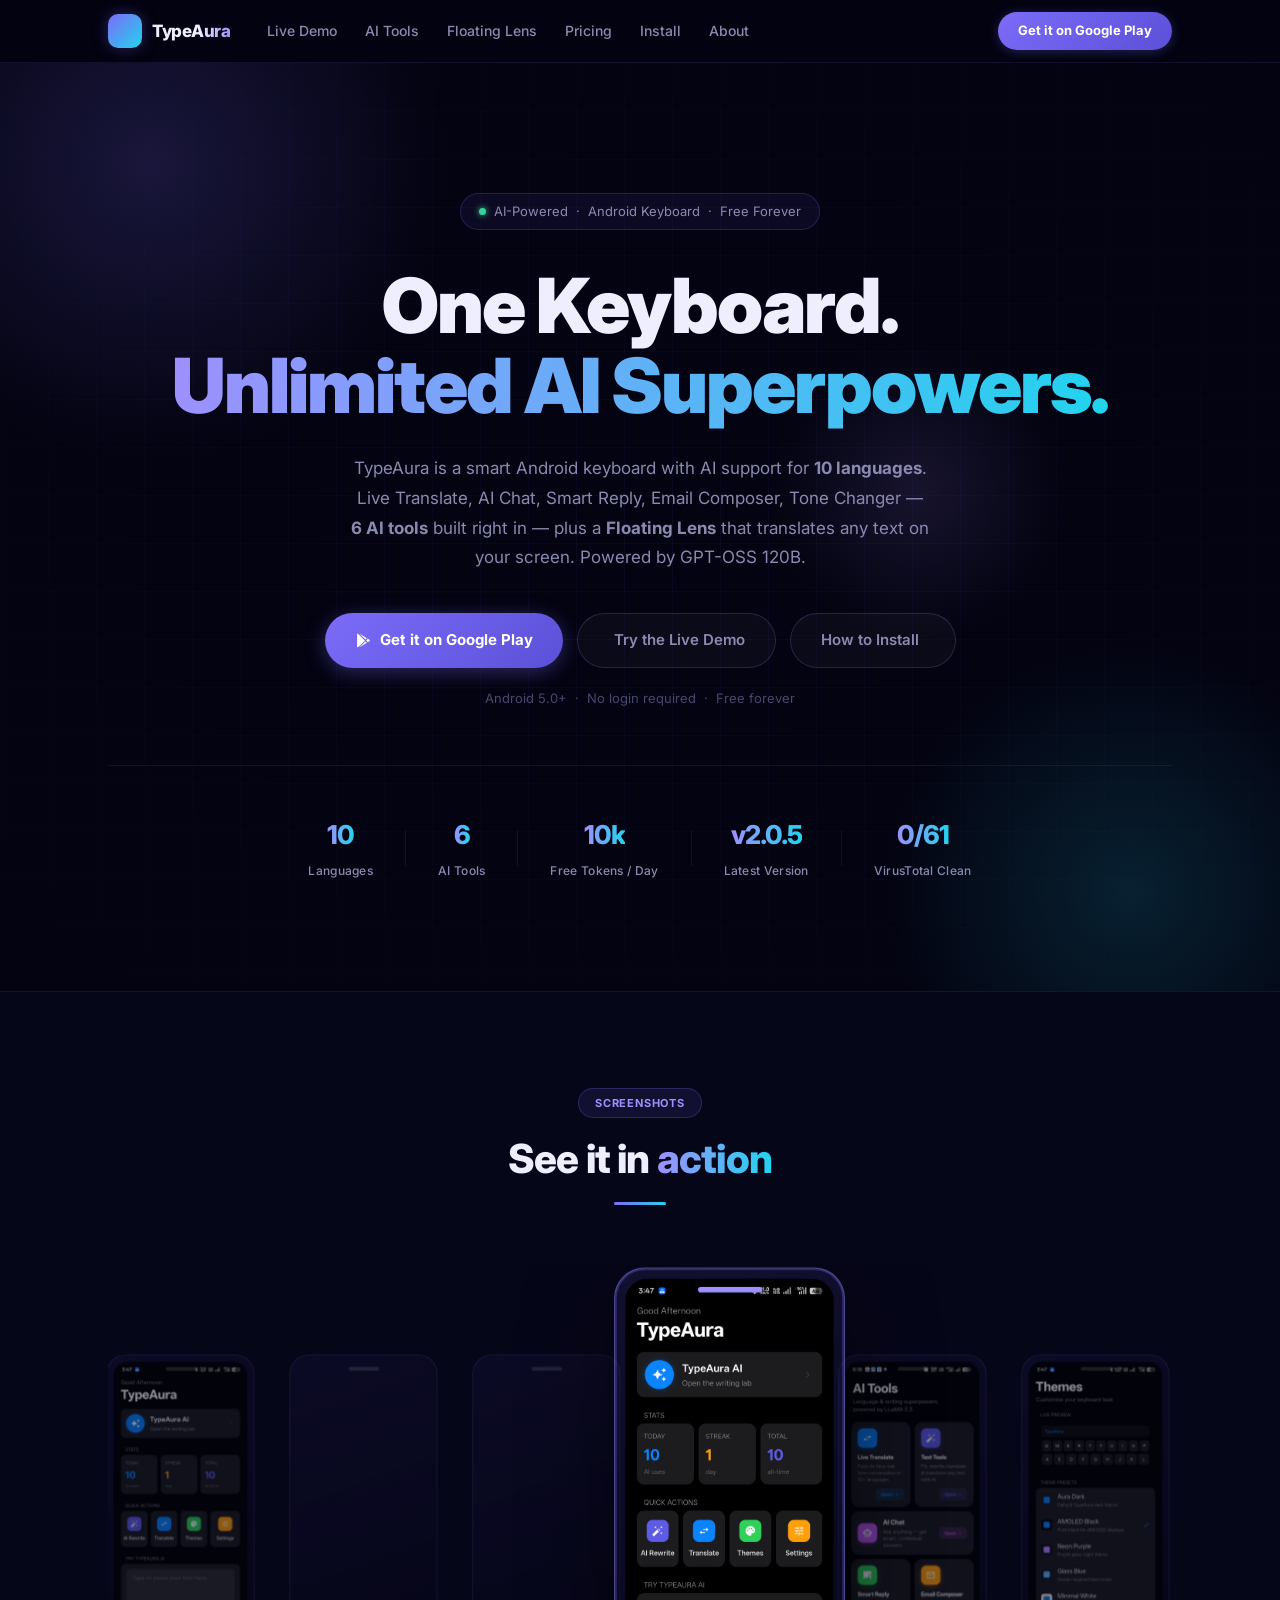
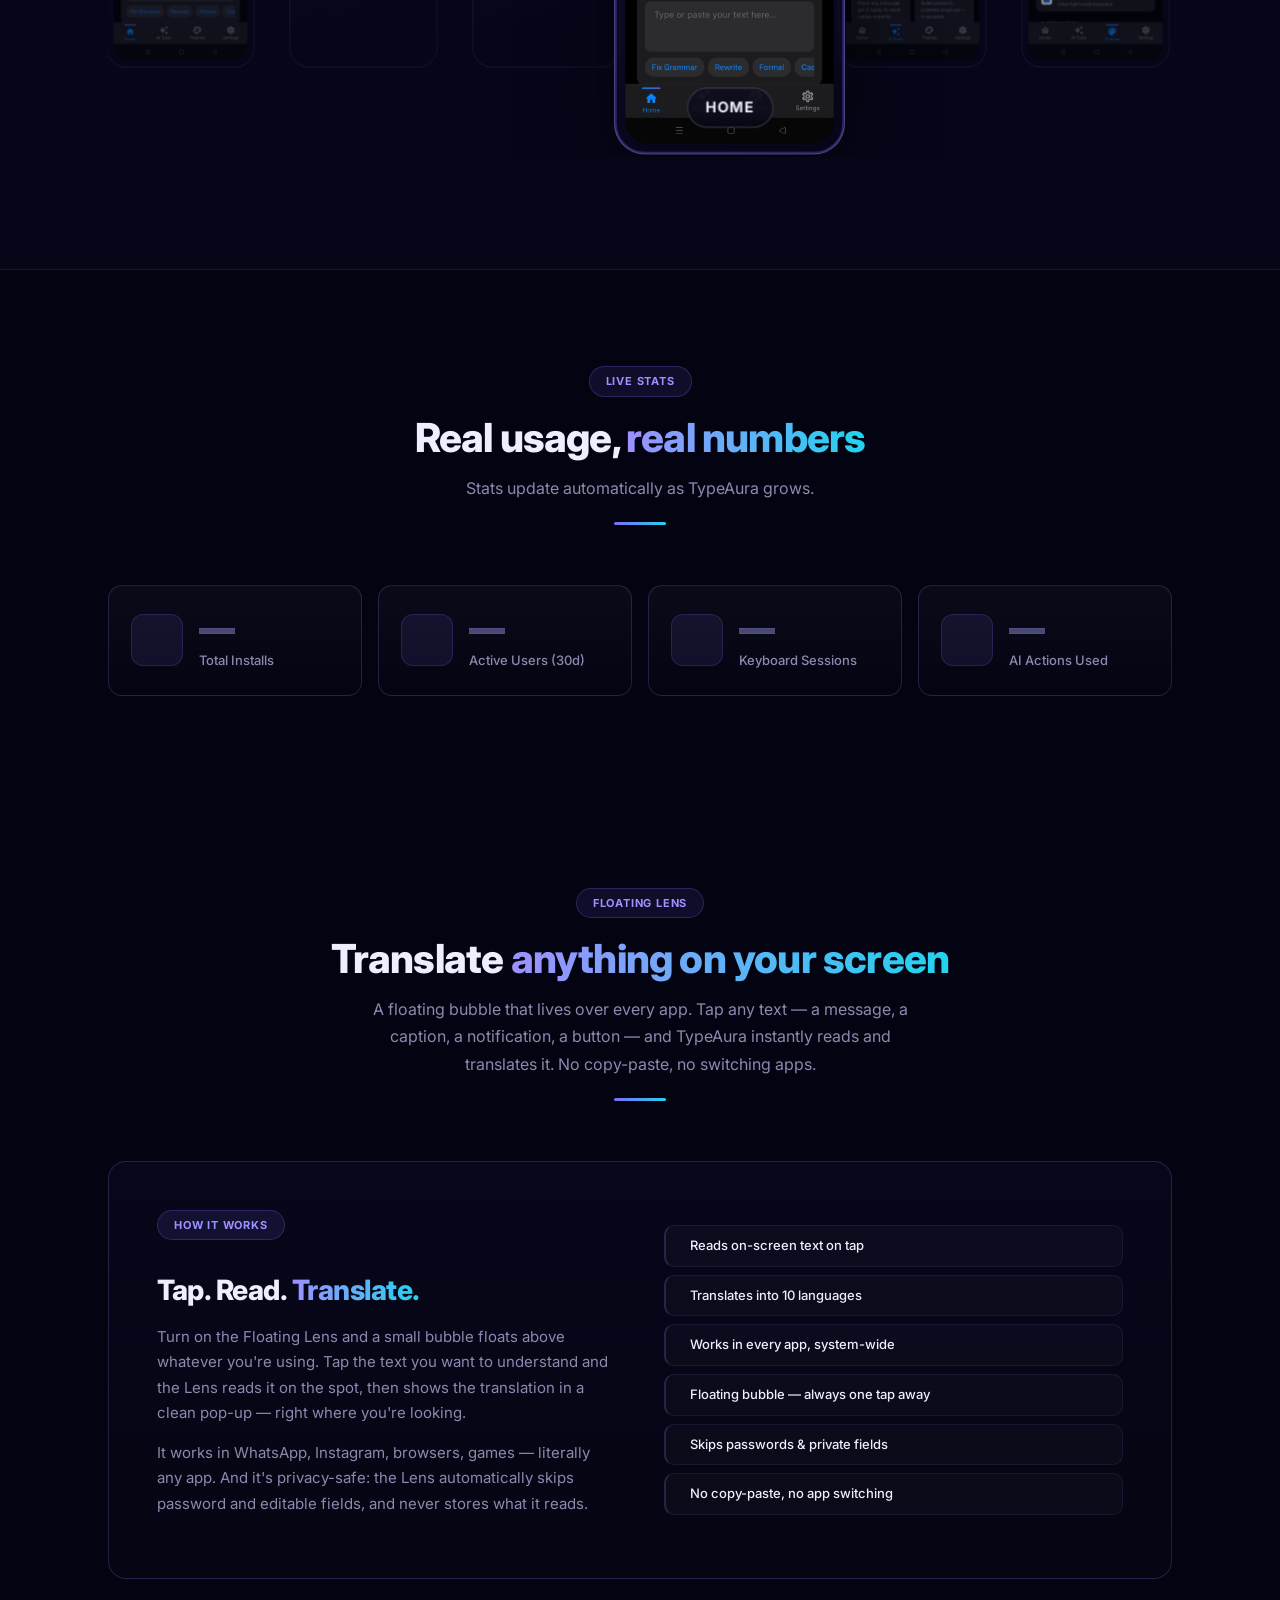
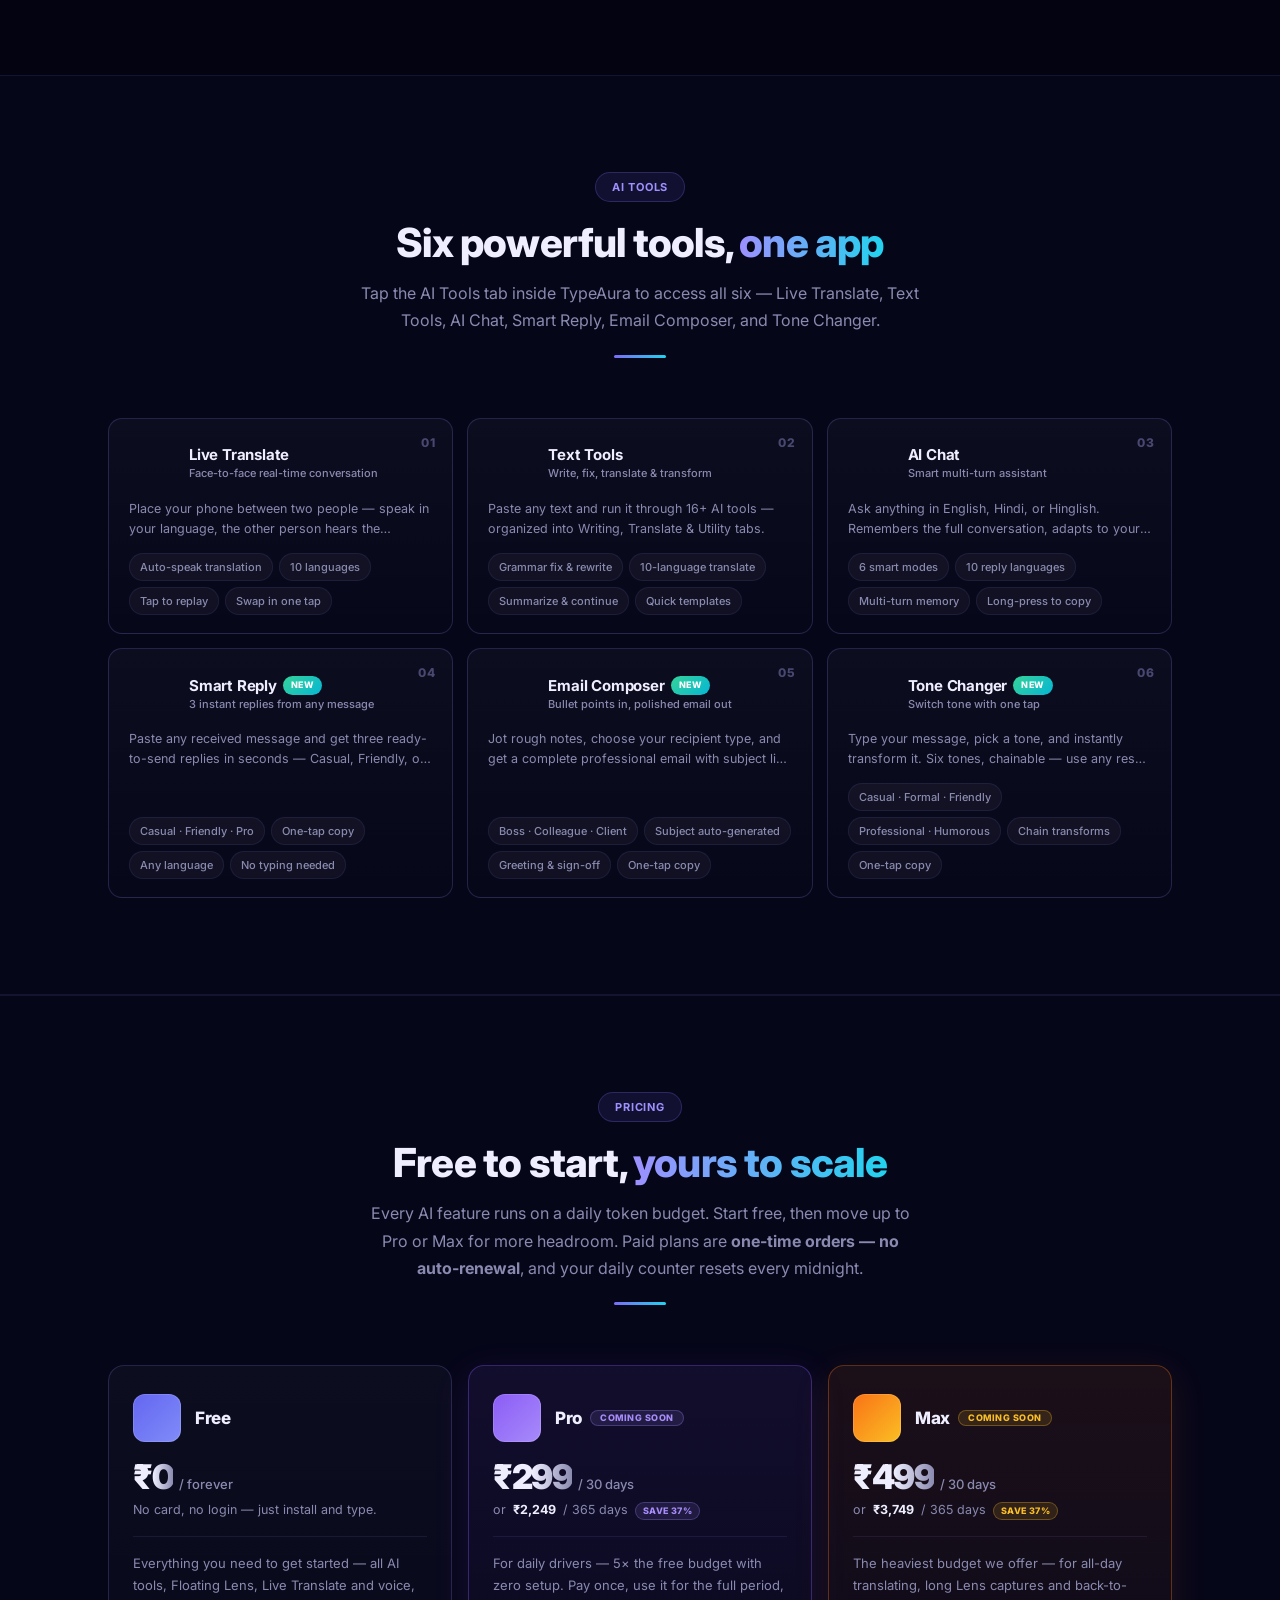
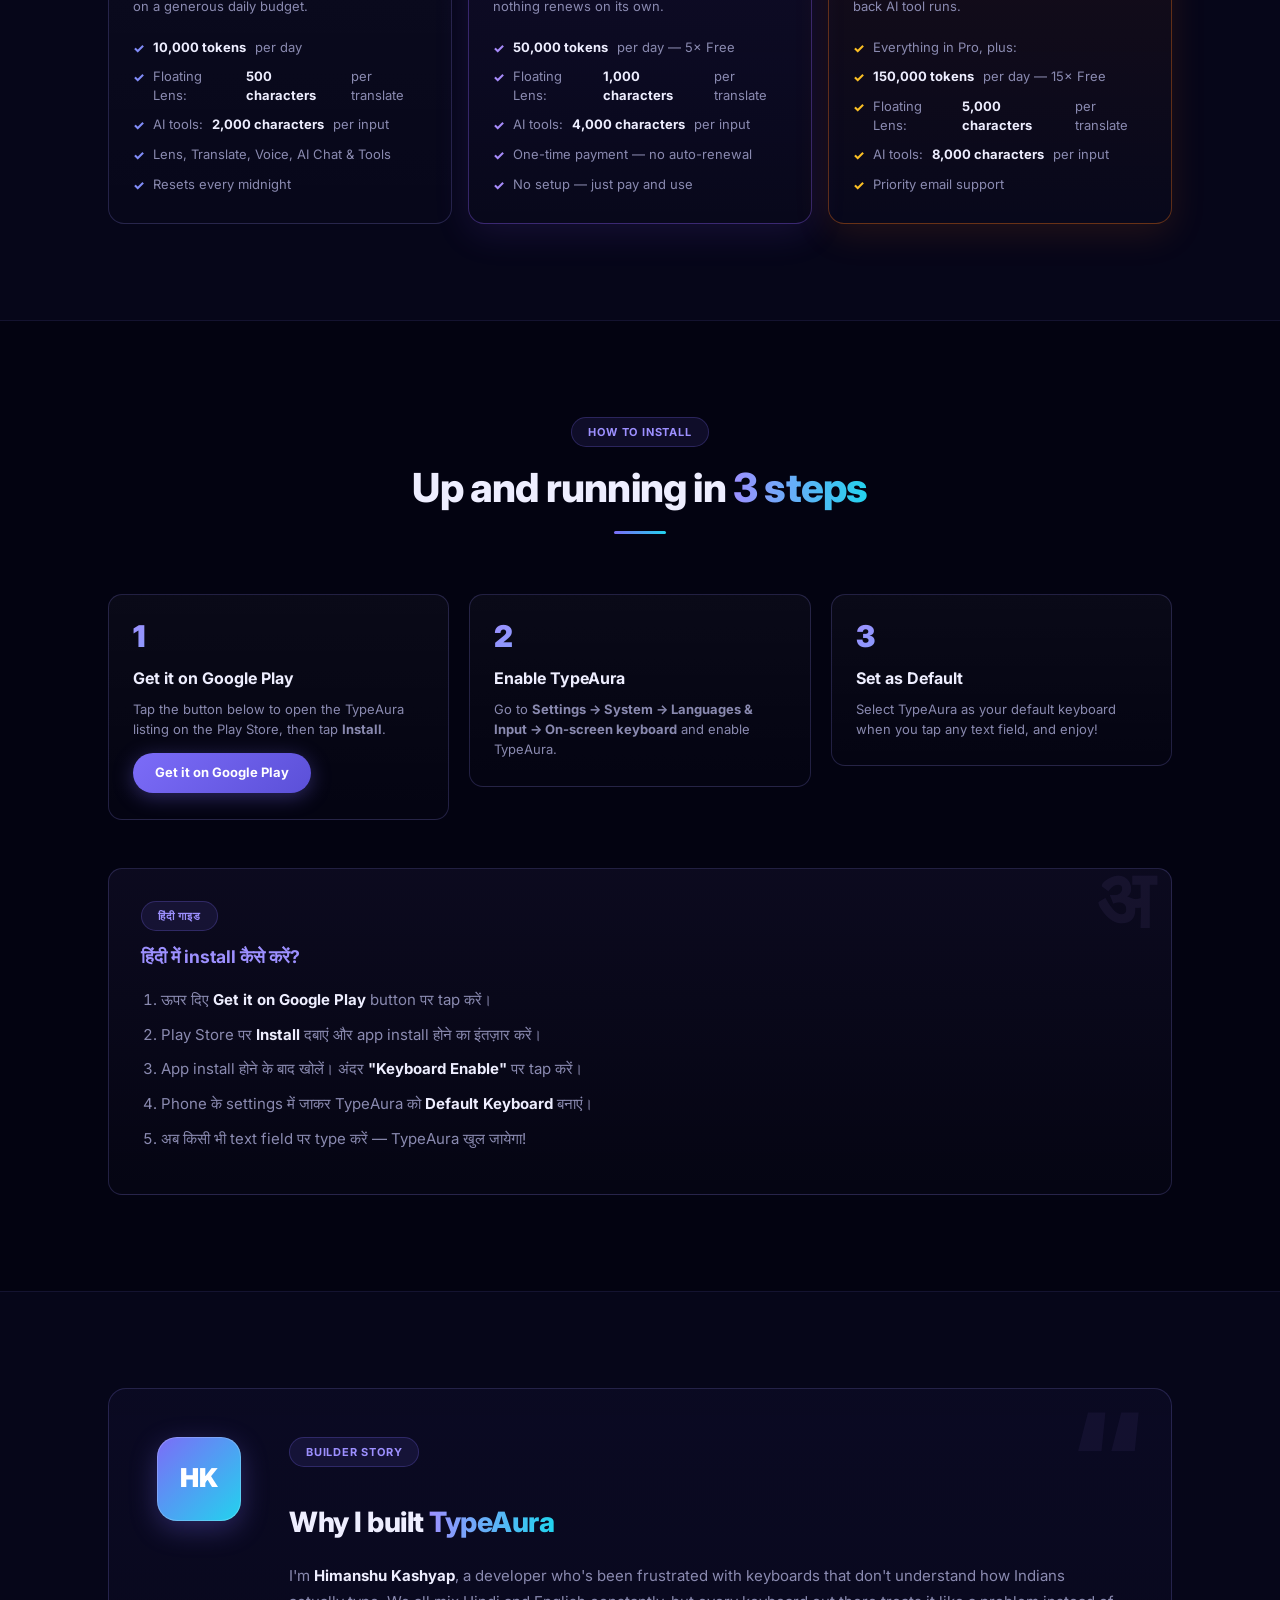
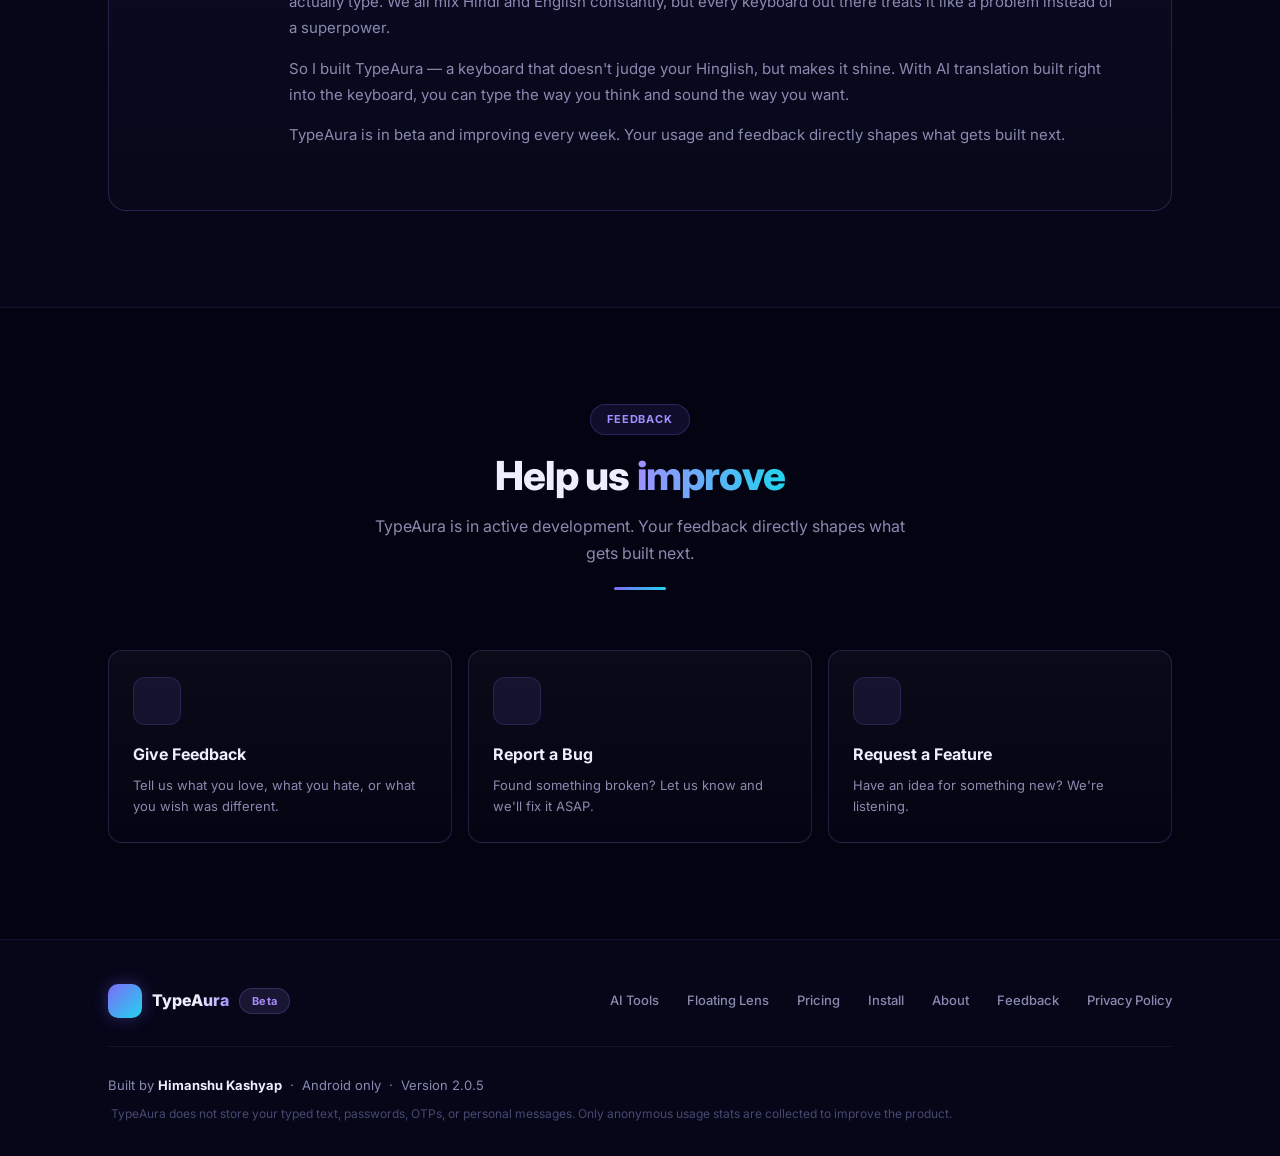
==== commit 7c31dd31: "Point website at Google Play; remove bundled APK TypeAura is now live on Google Play, so the site no" ====
--- a/index.html
+++ b/index.html
@@ -7,8 +7,8 @@
 
   <!-- ═══════════════════════ PRIMARY SEO ═══════════════════════ -->
   <title>TypeAura — AI Keyboard for Hinglish, Hindi & Better English</title>
-  <meta name="description" content="TypeAura is a free AI-powered Android keyboard with Hinglish ↔ English translation, a Floating Lens that translates any on-screen text via the Accessibility API, speech-to-text input, an emoji panel, clipboard history, and a suite of in-app AI tools (Smart Reply, Email Composer, Tone Changer, Live Translate). 10 languages (Hindi, Tamil, Telugu, Marathi, Bengali, Gujarati, Punjabi, Urdu). Free 10k tokens/day, or one-time Pro (50k/day) and Max (150k/day) plans from ₹199 — no auto-renewal. Powered by GPT-OSS 120B. Download the APK free." />
-  <meta name="keywords" content="TypeAura, type aura, TypeAura keyboard, TypeAura app, TypeAura APK, AI keyboard, Hinglish keyboard, Hindi English keyboard, Hinglish to English translation, floating lens, screen translator, translate text on screen, on-screen translator, screen translation app, overlay translator, translate any app, AI keyboard for Android, Indian keyboard app, smart keyboard, voice typing keyboard, live translate keyboard, AI writing keyboard, smart reply keyboard, email composer keyboard, tone changer, LLaMA keyboard, free AI keyboard, best AI keyboard India, Hinglish translator, English correction keyboard, multilingual keyboard, Tamil keyboard, Telugu keyboard, Marathi keyboard, Bengali keyboard, Gujarati keyboard, Punjabi keyboard, Urdu keyboard" />
+  <meta name="description" content="TypeAura is a free AI-powered Android keyboard with Hinglish ↔ English translation, a Floating Lens that translates any on-screen text via the Accessibility API, speech-to-text input, an emoji panel, clipboard history, and a suite of in-app AI tools (Smart Reply, Email Composer, Tone Changer, Live Translate). 10 languages (Hindi, Tamil, Telugu, Marathi, Bengali, Gujarati, Punjabi, Urdu). Free 10k tokens/day, or one-time Pro (50k/day) and Max (150k/day) plans from ₹299 — no auto-renewal. Powered by GPT-OSS 120B. Free on Google Play." />
+  <meta name="keywords" content="TypeAura, type aura, TypeAura keyboard, TypeAura app, TypeAura Play Store, TypeAura Google Play, AI keyboard, Hinglish keyboard, Hindi English keyboard, Hinglish to English translation, floating lens, screen translator, translate text on screen, on-screen translator, screen translation app, overlay translator, translate any app, AI keyboard for Android, Indian keyboard app, smart keyboard, voice typing keyboard, live translate keyboard, AI writing keyboard, smart reply keyboard, email composer keyboard, tone changer, LLaMA keyboard, free AI keyboard, best AI keyboard India, Hinglish translator, English correction keyboard, multilingual keyboard, Tamil keyboard, Telugu keyboard, Marathi keyboard, Bengali keyboard, Gujarati keyboard, Punjabi keyboard, Urdu keyboard" />
   <meta name="author" content="Himanshu Kashyap" />
   <meta name="robots" content="index, follow, max-image-preview:large, max-snippet:-1, max-video-preview:-1" />
   <meta name="googlebot" content="index, follow" />
@@ -80,8 +80,9 @@
         "operatingSystem": "Android 5.0+",
         "applicationCategory": "UtilitiesApplication",
         "url": "https://typeaura.indevs.in/",
-        "downloadUrl": "https://typeaura.indevs.in/typeaura.apk",
-        "softwareVersion": "2.0.5",
+        "downloadUrl": "https://play.google.com/store/apps/details?id=com.typeaura.app",
+        "installUrl": "https://play.google.com/store/apps/details?id=com.typeaura.app",
+        "softwareVersion": "3.0.0",
         "image": "https://typeaura.indevs.in/img/og-image.png",
         "description": "TypeAura is a free AI-powered Android keyboard with Hinglish ↔ English translation, a Floating Lens that translates any on-screen text, Live Translate, Smart Reply, Email Composer, Tone Changer and AI Chat across 10 languages. Powered by GPT-OSS 120B.",
         "author": { "@type": "Person", "name": "Himanshu Kashyap" },
@@ -89,14 +90,14 @@
           "@type": "AggregateOffer",
           "priceCurrency": "INR",
           "lowPrice": "0",
-          "highPrice": "2999",
+          "highPrice": "3749",
           "offerCount": "5",
           "offers": [
             { "@type": "Offer", "name": "Free",        "price": "0",    "priceCurrency": "INR" },
-            { "@type": "Offer", "name": "Pro 30 days",  "price": "199",  "priceCurrency": "INR" },
-            { "@type": "Offer", "name": "Pro 365 days", "price": "1499", "priceCurrency": "INR" },
-            { "@type": "Offer", "name": "Max 30 days",  "price": "399",  "priceCurrency": "INR" },
-            { "@type": "Offer", "name": "Max 365 days", "price": "2999", "priceCurrency": "INR" }
+            { "@type": "Offer", "name": "Pro 30 days",  "price": "299",  "priceCurrency": "INR" },
+            { "@type": "Offer", "name": "Pro 365 days", "price": "2249", "priceCurrency": "INR" },
+            { "@type": "Offer", "name": "Max 30 days",  "price": "499",  "priceCurrency": "INR" },
+            { "@type": "Offer", "name": "Max 365 days", "price": "3749", "priceCurrency": "INR" }
           ]
         }
       }
@@ -121,7 +122,7 @@
         <a href="#install">Install</a>
         <a href="#about">About</a>
       </div>
-      <a href="typeaura.apk" class="btn-nav" download>Download APK</a>
+      <a href="https://play.google.com/store/apps/details?id=com.typeaura.app" class="btn-nav" target="_blank" rel="noopener">Get it on Google Play</a>
       <button class="hamburger" id="hamburger" aria-label="Menu" aria-expanded="false">
         <span></span><span></span><span></span>
       </button>
@@ -138,7 +139,7 @@
     <a href="#stats"       class="mobile-nav-link">Live Stats</a>
     <a href="#about"       class="mobile-nav-link">About</a>
     <a href="#feedback"    class="mobile-nav-link">Feedback</a>
-    <a href="typeaura.apk" class="mobile-download" download><iconify-icon icon="lucide:download" inline></iconify-icon> Download APK</a>
+    <a href="https://play.google.com/store/apps/details?id=com.typeaura.app" class="mobile-download" target="_blank" rel="noopener"><iconify-icon icon="lucide:play" inline></iconify-icon> Get it on Google Play</a>
   </div>
 
   <!-- ═══════════════════════════════ HERO ════════════════════════════════ -->
@@ -162,13 +163,11 @@
         Powered by GPT-OSS&nbsp;120B.
       </p>
       <div class="hero-cta" id="download">
-        <a href="typeaura.apk" class="btn-primary" download>
-          <svg viewBox="0 0 24 24" fill="none" stroke="currentColor" stroke-width="2.5">
-            <path d="M21 15v4a2 2 0 0 1-2 2H5a2 2 0 0 1-2-2v-4"/>
-            <polyline points="7 10 12 15 17 10"/>
-            <line x1="12" y1="15" x2="12" y2="3"/>
+        <a href="https://play.google.com/store/apps/details?id=com.typeaura.app" class="btn-primary" target="_blank" rel="noopener">
+          <svg viewBox="0 0 24 24" fill="currentColor">
+            <path d="M3 20.5V3.5c0-.6.4-1.1.9-1.3l10.3 10.3L3.9 21.8c-.5-.2-.9-.7-.9-1.3zm13.8-5.4L6.1 21.9l8.6-8.6 2.1 1.8zm3.6-4.2c.4.3.6.7.6 1.1s-.2.8-.6 1.1l-2.2 1.3-2.4-2.4 2.4-2.4 2.2 1.3zM6.1 2.1l10.7 6.8-2.1 1.8L6.1 2.1z"/>
           </svg>
-          Download APK
+          Get it on Google Play
         </a>
         <a href="/demo" class="btn-secondary"><iconify-icon icon="lucide:play" inline></iconify-icon> Try the Live Demo</a>
         <a href="#install" class="btn-secondary">How to Install <iconify-icon icon="lucide:arrow-down" inline></iconify-icon></a>
@@ -470,10 +469,10 @@
             </div>
           </div>
           <div class="pricing-price">
-            <span class="pricing-amount">₹199</span>
+            <span class="pricing-amount">₹299</span>
             <span class="pricing-period">/ 30 days</span>
           </div>
-          <p class="pricing-alt">or <strong>₹1,499</strong> / 365 days <span class="pricing-save">save 37%</span></p>
+          <p class="pricing-alt">or <strong>₹2,249</strong> / 365 days <span class="pricing-save">save 37%</span></p>
           <div class="pricing-divider"></div>
           <p class="pricing-desc">For daily drivers — 5× the free budget with zero setup. Pay once, use it for the full period, nothing renews on its own.</p>
           <ul class="pricing-list">
@@ -493,10 +492,10 @@
             </div>
           </div>
           <div class="pricing-price">
-            <span class="pricing-amount">₹399</span>
+            <span class="pricing-amount">₹499</span>
             <span class="pricing-period">/ 30 days</span>
           </div>
-          <p class="pricing-alt">or <strong>₹2,999</strong> / 365 days <span class="pricing-save pricing-save--max">save 37%</span></p>
+          <p class="pricing-alt">or <strong>₹3,749</strong> / 365 days <span class="pricing-save pricing-save--max">save 37%</span></p>
           <div class="pricing-divider"></div>
           <p class="pricing-desc">The heaviest budget we offer — for all-day translating, long Lens captures and back-to-back AI tool runs.</p>
           <ul class="pricing-list">
@@ -523,9 +522,9 @@
         <div class="step-card">
           <div class="step-num">1</div>
           <div class="step-body">
-            <h3>Download the APK</h3>
-            <p>Tap the Download button and allow APK installs from unknown sources when prompted.</p>
-            <a href="typeaura.apk" class="btn-primary btn-sm" download>Download APK</a>
+            <h3>Get it on Google Play</h3>
+            <p>Tap the button below to open the TypeAura listing on the Play Store, then tap <strong>Install</strong>.</p>
+            <a href="https://play.google.com/store/apps/details?id=com.typeaura.app" class="btn-primary btn-sm" target="_blank" rel="noopener">Get it on Google Play</a>
           </div>
         </div>
         <div class="step-arrow"><iconify-icon icon="lucide:arrow-right"></iconify-icon></div>
@@ -551,8 +550,8 @@
         <div class="section-tag" style="margin-bottom: 12px;">हिंदी गाइड</div>
         <h3 style="color: var(--accent-light); margin-bottom: 16px;">हिंदी में install कैसे करें?</h3>
         <ol class="hindi-steps">
-          <li>ऊपर दिए <strong>Download APK</strong> button पर tap करें।</li>
-          <li>अगर phone पूछे तो <em>"Unknown sources से install allow करें"</em> पर हाँ करें।</li>
+          <li>ऊपर दिए <strong>Get it on Google Play</strong> button पर tap करें।</li>
+          <li>Play Store पर <strong>Install</strong> दबाएं और app install होने का इंतज़ार करें।</li>
           <li>App install होने के बाद खोलें। अंदर <strong>"Keyboard Enable"</strong> पर tap करें।</li>
           <li>Phone के settings में जाकर TypeAura को <strong>Default Keyboard</strong> बनाएं।</li>
           <li>अब किसी भी text field पर type करें — TypeAura खुल जायेगा! <iconify-icon icon="lucide:party-popper" inline></iconify-icon></li>
@@ -659,9 +658,6 @@
   <!-- Back to top -->
   <button class="back-to-top" id="backToTop" aria-label="Back to top"><iconify-icon icon="lucide:arrow-up"></iconify-icon></button>
 
-  <!-- Download toast -->
-  <div class="toast" id="downloadToast"><iconify-icon icon="lucide:download" inline></iconify-icon> Download shuru ho gaya! Unknown sources se install allow karo.</div>
-
   <script src="app.js"></script>
 </body>
 </html>
--- a/style.css
+++ b/style.css
@@ -1217,23 +1217,6 @@
   box-shadow: 0 4px 18px rgba(124, 108, 248, 0.25);
 }
 
-/* Download toast */
-.toast {
-  position: fixed; bottom: 80px; left: 50%;
-  transform: translateX(-50%) translateY(16px);
-  background: var(--card-solid);
-  border: 1px solid var(--border-mid);
-  border-left: 3px solid var(--accent);
-  border-radius: var(--radius-sm);
-  padding: 13px 22px; font-size: 14px; color: var(--text);
-  z-index: 200; opacity: 0; pointer-events: none;
-  transition: opacity 0.3s, transform 0.3s;
-  max-width: calc(100vw - 48px); text-align: center;
-  box-shadow: 0 8px 32px rgba(0,0,0,0.5);
-  white-space: nowrap;
-}
-.toast.visible { opacity: 1; transform: translateX(-50%) translateY(0); }
-
 /* Hamburger */
 .hamburger {
   display: none; flex-direction: column; justify-content: center;
@@ -1394,7 +1377,6 @@
   .btn-primary, .btn-secondary { min-height: 48px; }
   .mobile-nav a  { min-height: 48px; display: flex; align-items: center; }
 
-  .toast { white-space: normal; line-height: 1.4; }
   .lightbox-close { top: 12px; right: 14px; font-size: 26px; padding: 6px 10px; }
   .back-to-top {
     bottom: calc(20px + env(safe-area-inset-bottom));
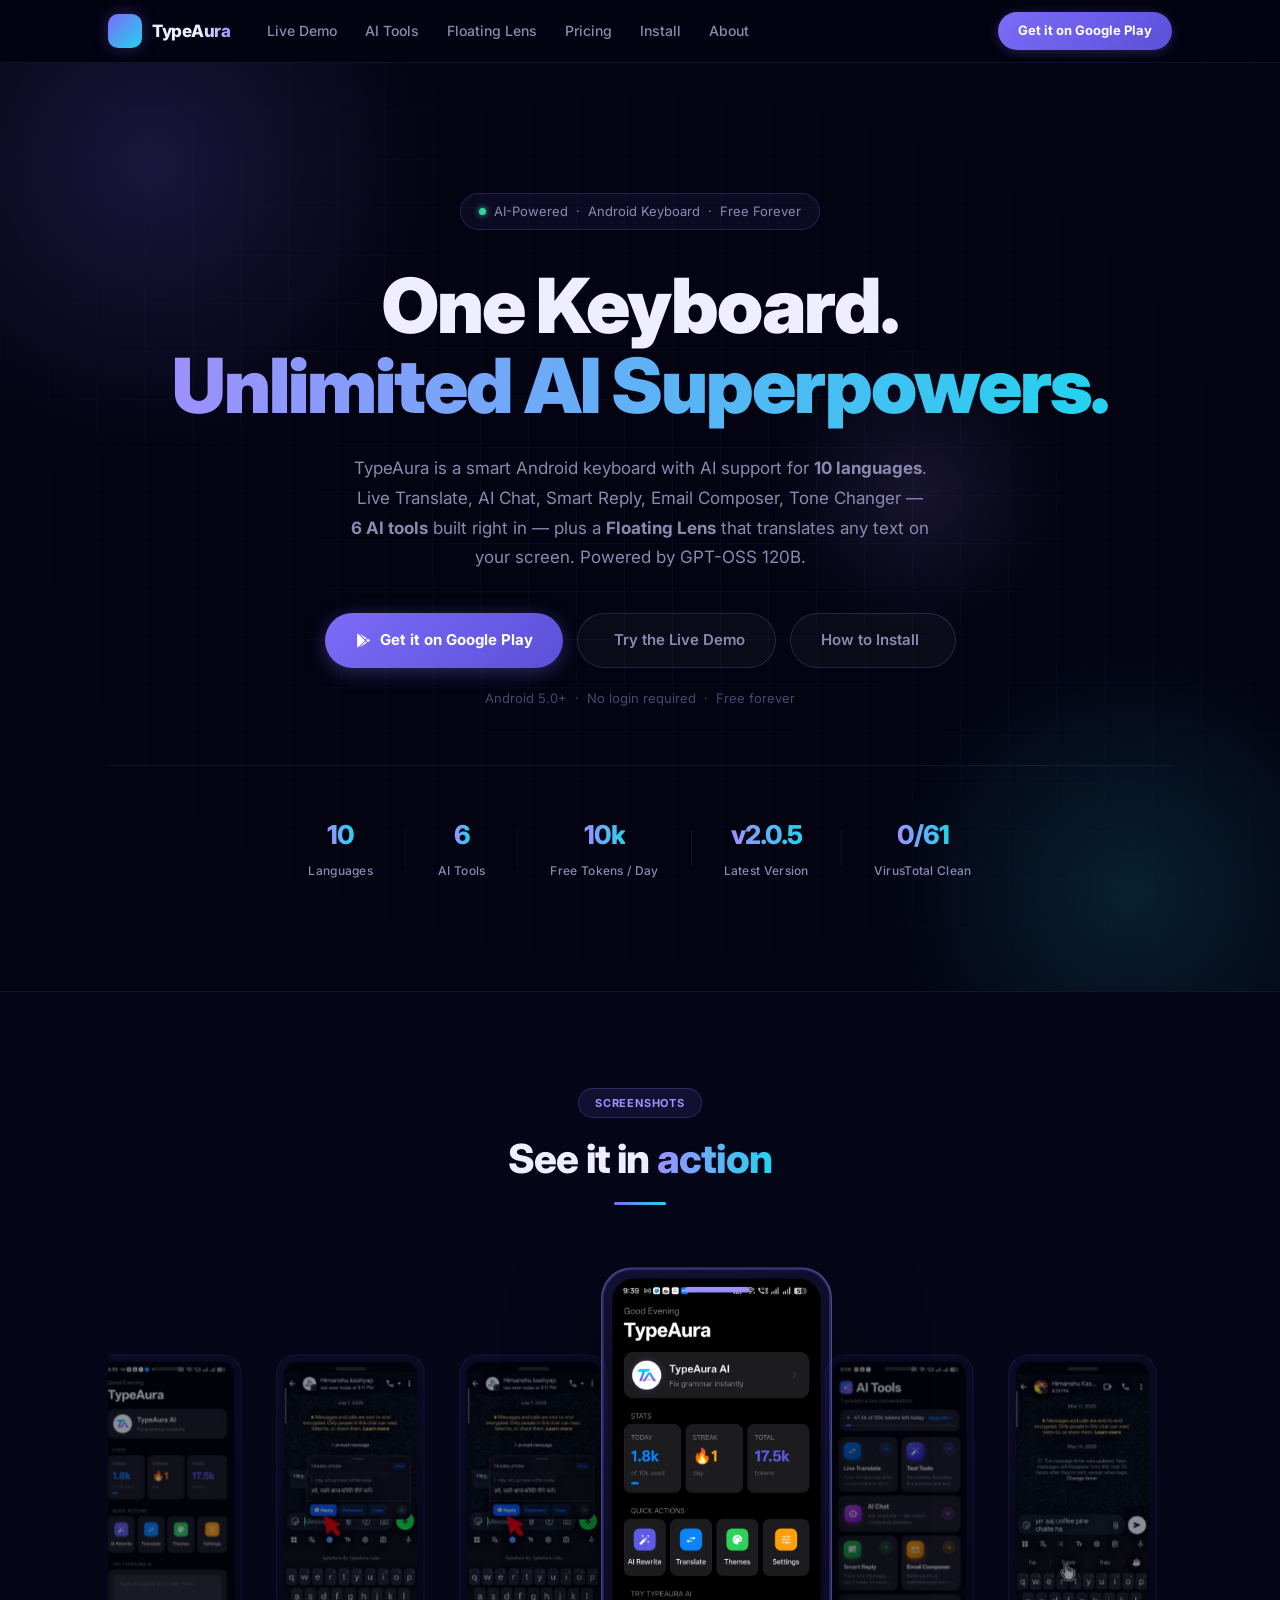
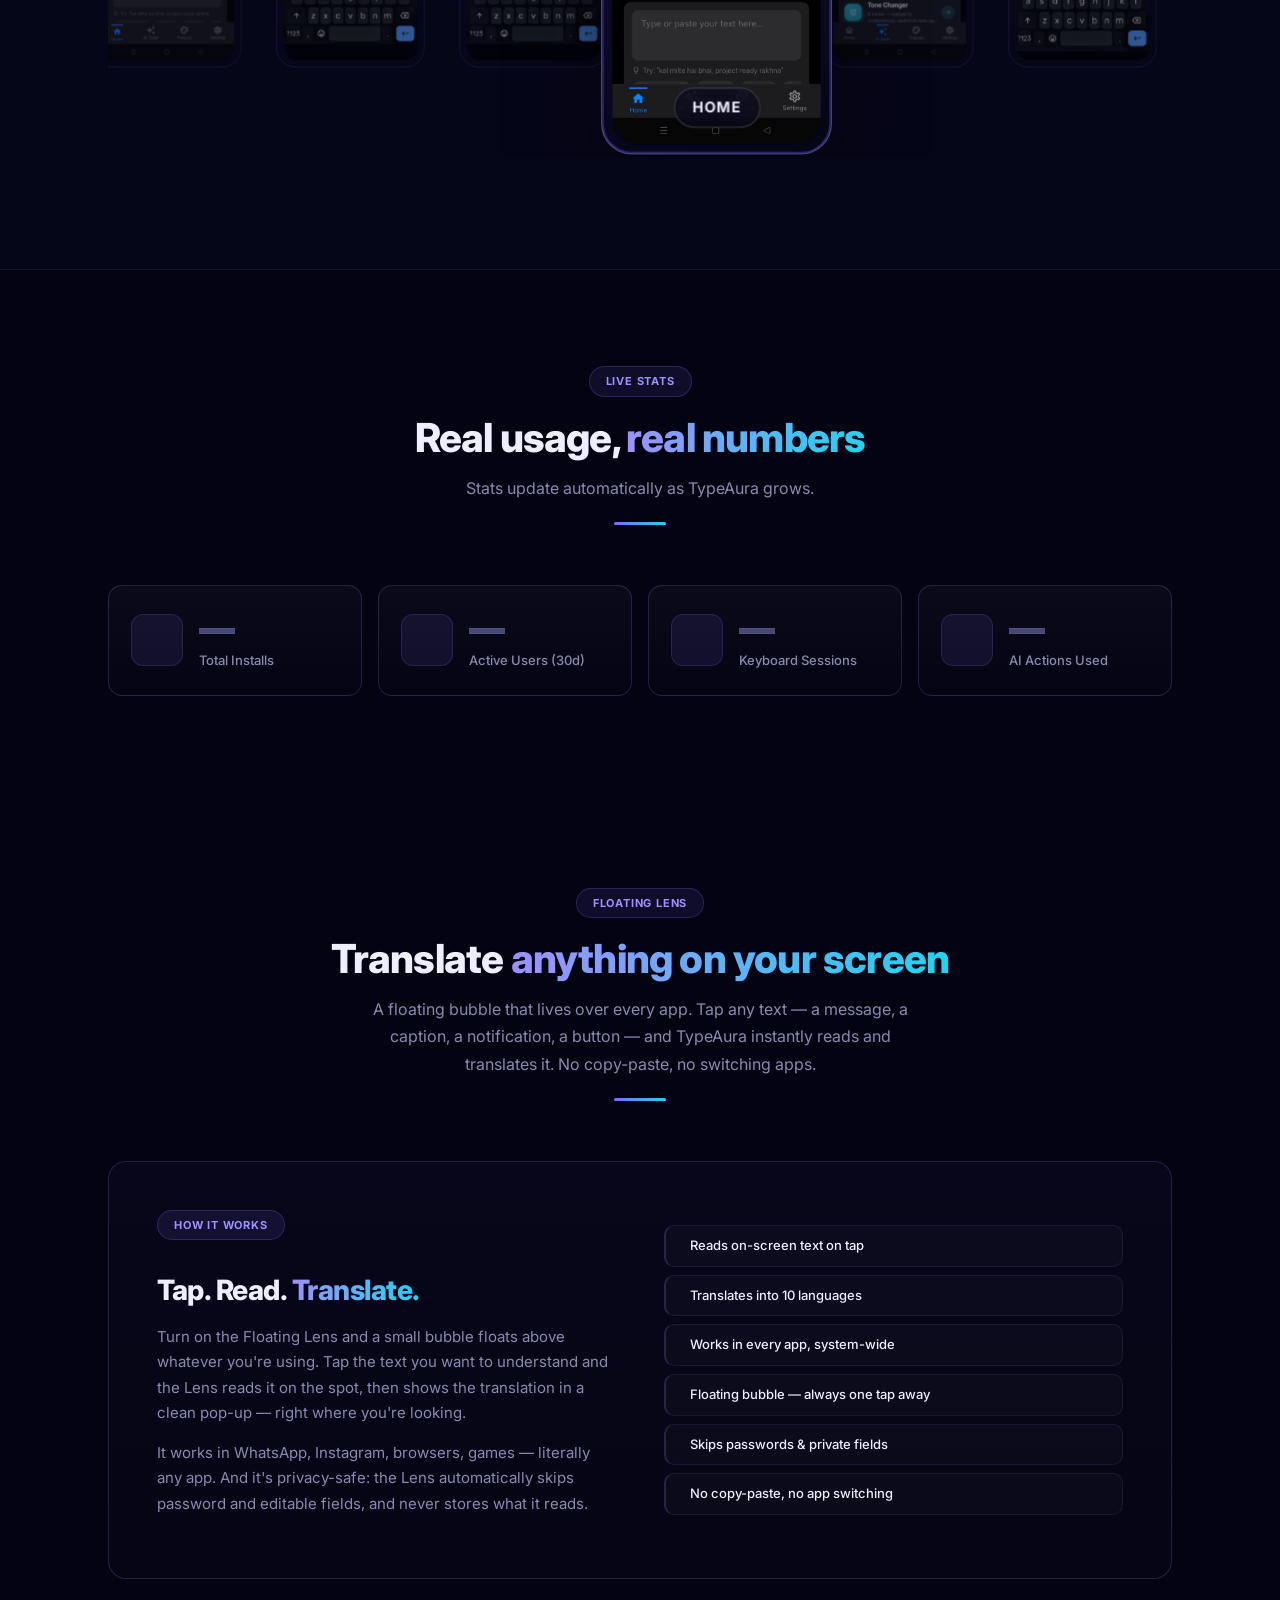
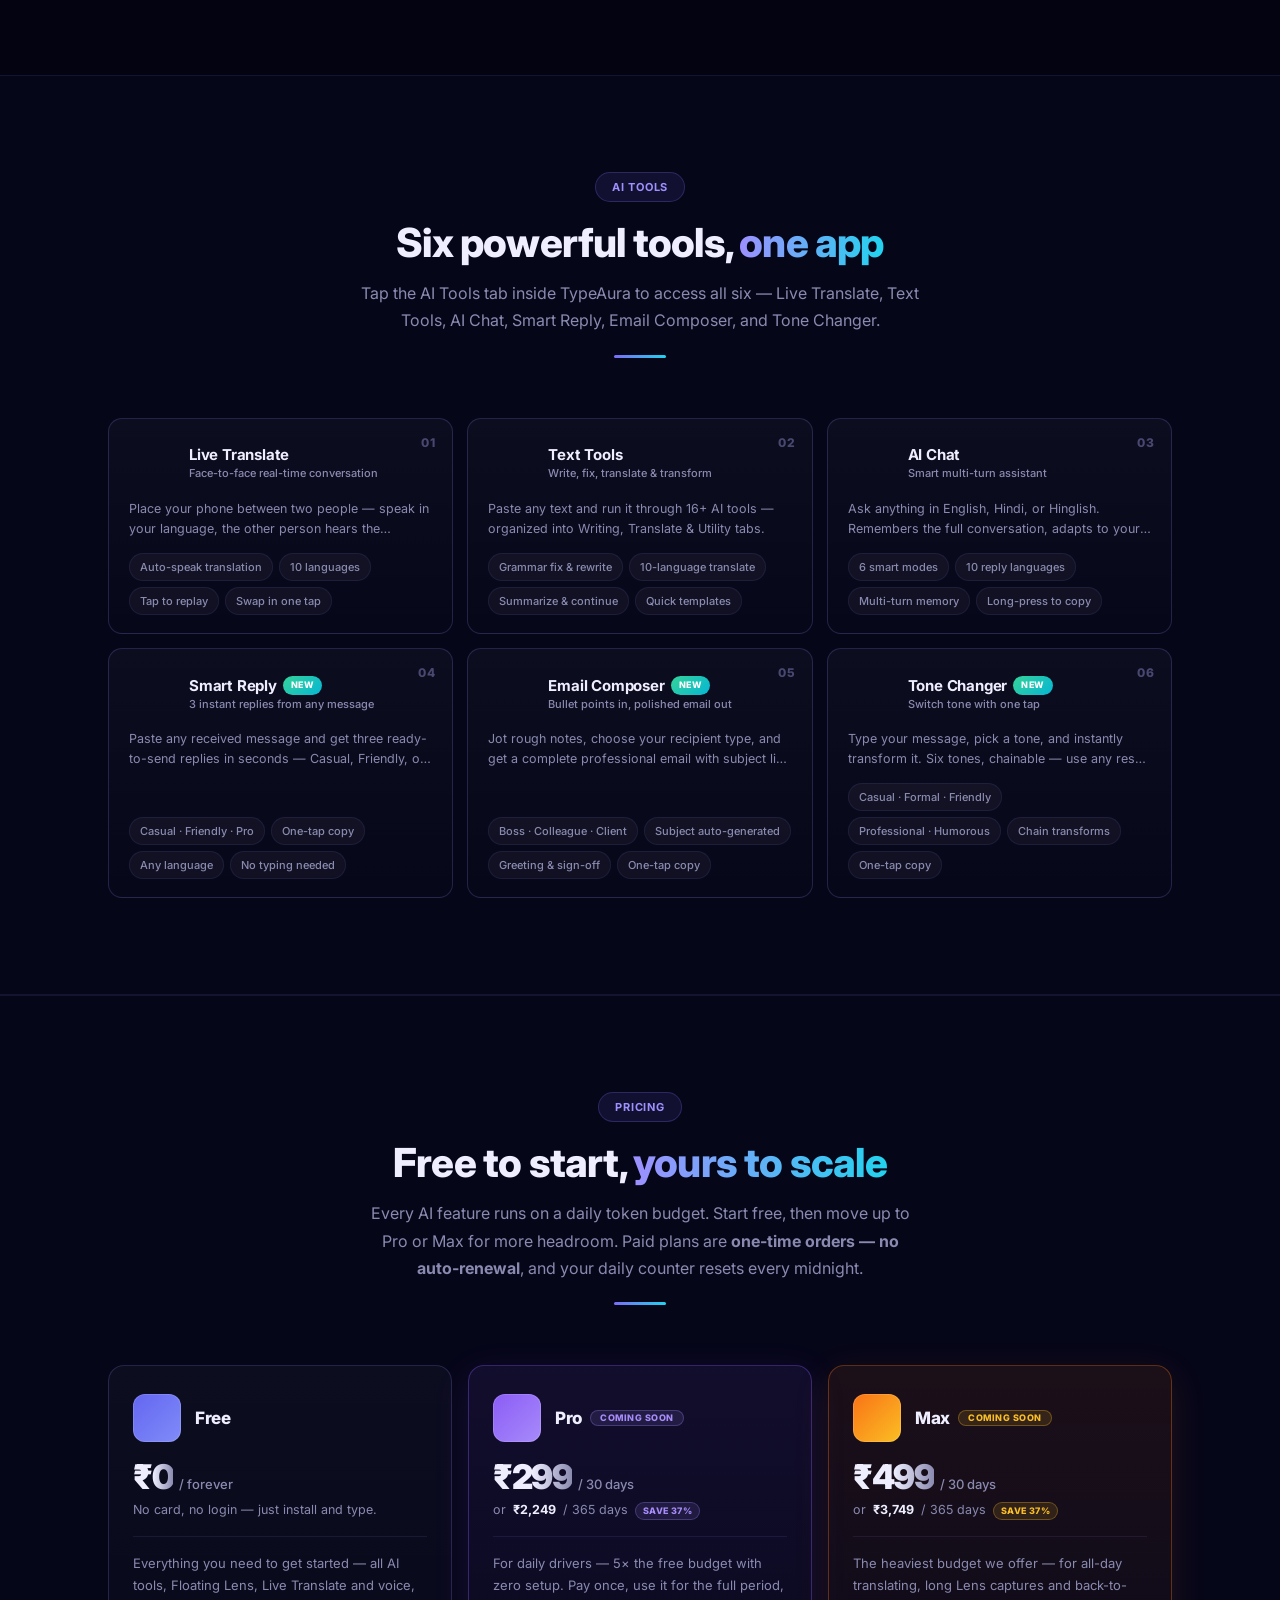
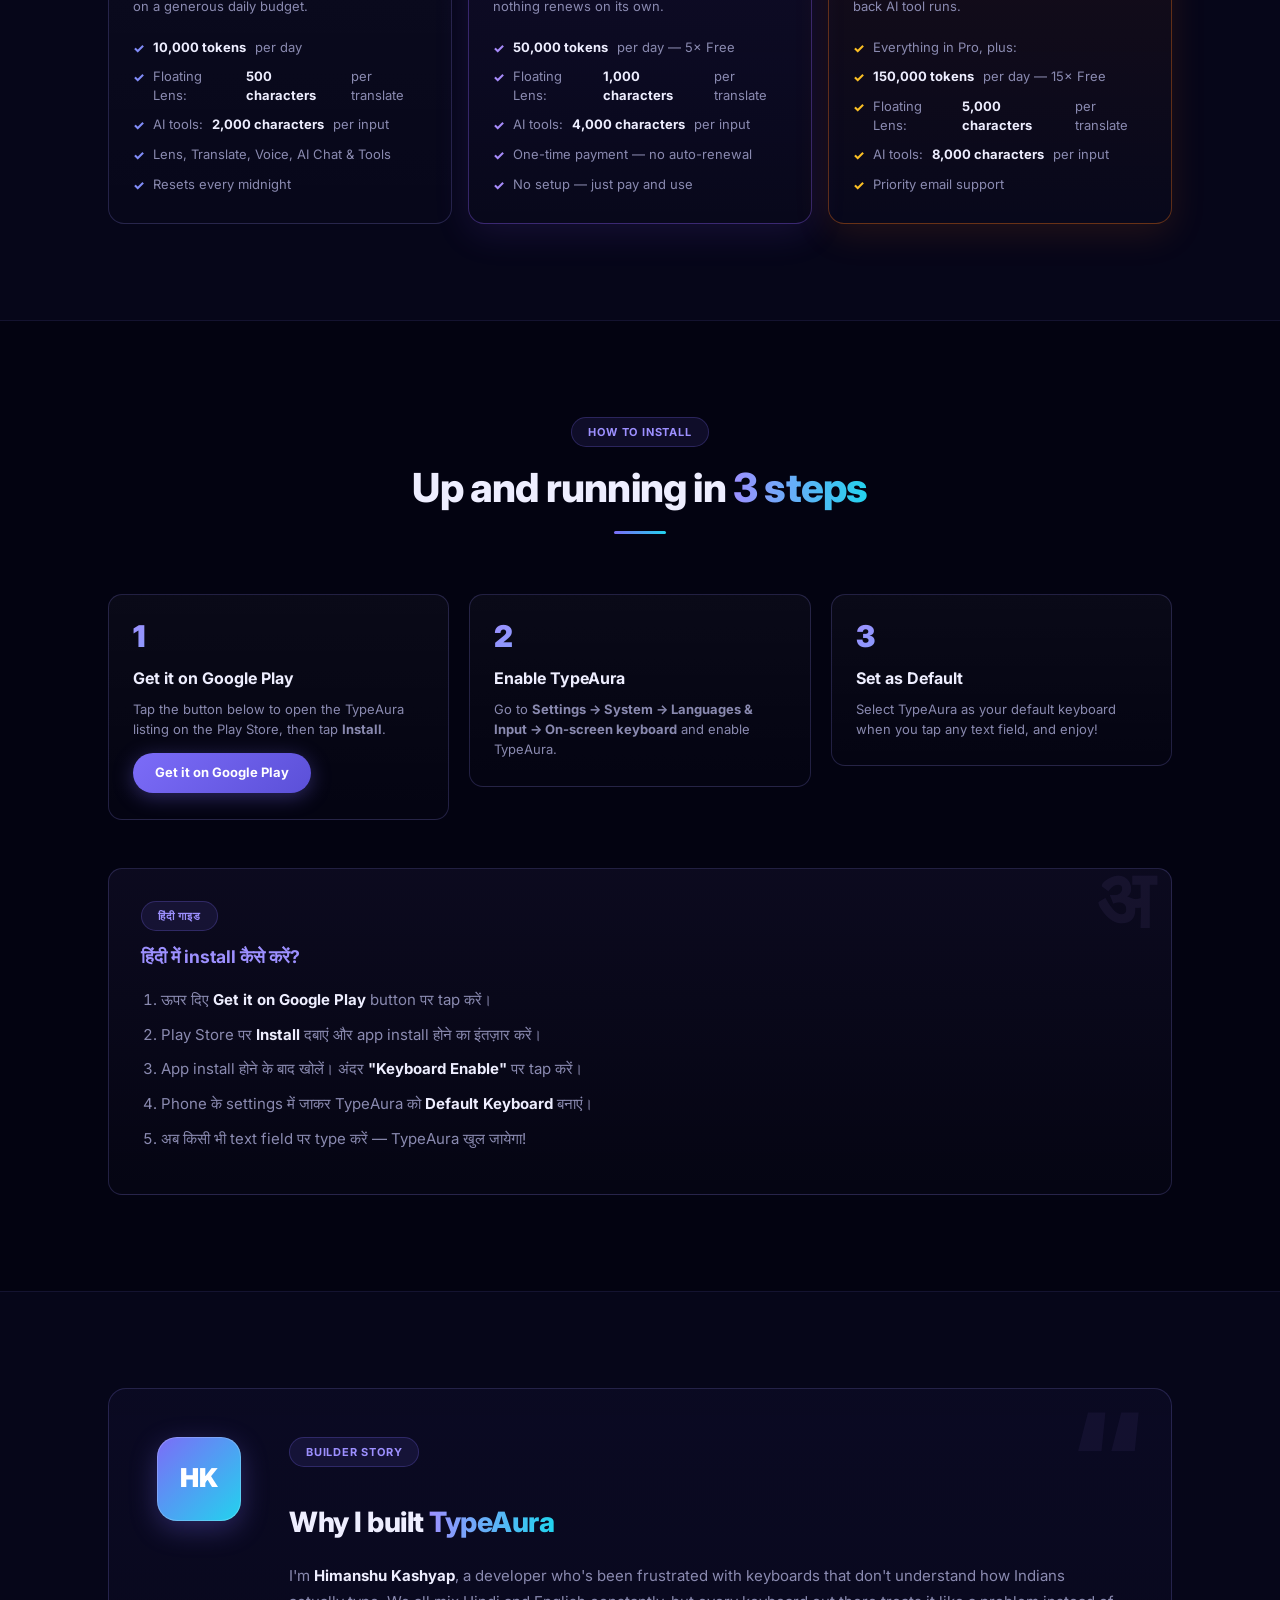
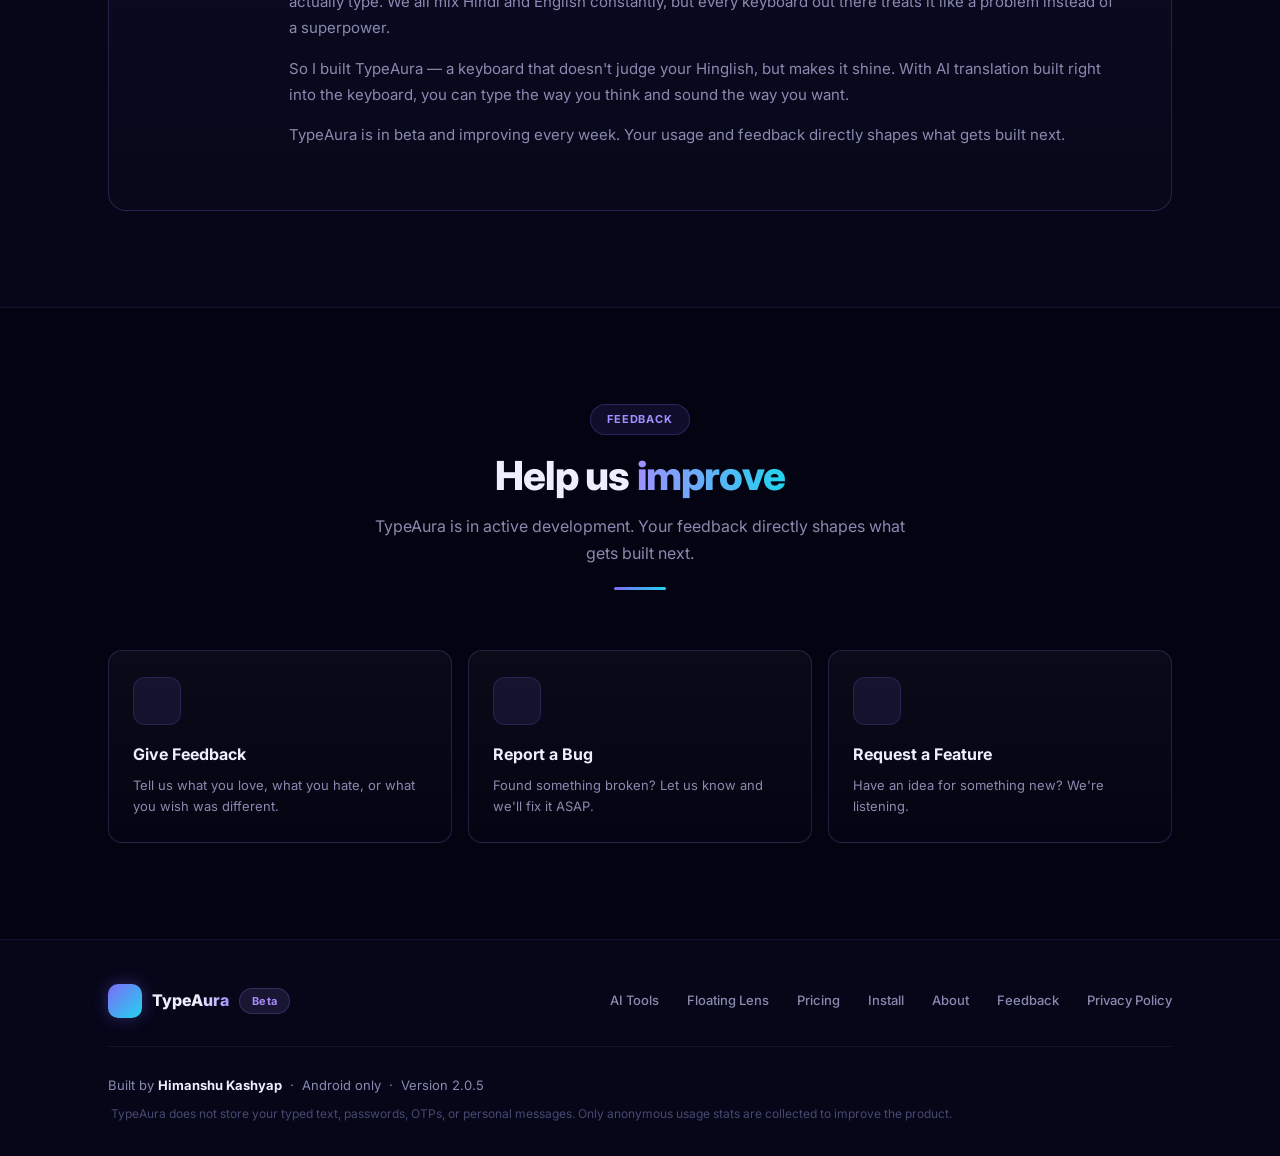
==== commit c4a0b42b: "add new video" ====
--- a/index.html
+++ b/index.html
@@ -213,34 +213,32 @@
       </div>
       <div class="screenshots-row" id="screenshotsRow">
         <div class="screenshot-slot video-slot">
-          <video autoplay muted loop playsinline>
-            <source src="img/video.mp4" type="video/mp4" />
+          <video autoplay muted loop playsinline poster="img/lens-demo-poster.jpg">
+            <source src="img/lens-demo.mp4" type="video/mp4" />
           </video>
-          <p class="screenshot-label">Demo</p>
+          <p class="screenshot-label">Floating Lens</p>
         </div>
         <div class="screenshot-slot">
-          <img src="img/screen1.jpeg" alt="TypeAura Home Screen" loading="lazy" />
+          <img src="img/home-v3.jpg" alt="TypeAura Home Screen" loading="lazy" />
           <p class="screenshot-label">Home</p>
         </div>
         <div class="screenshot-slot">
-          <img src="img/screen2.jpeg" alt="TypeAura AI Tools + Keyboard" loading="lazy" />
+          <img src="img/aitools-v3.jpg" alt="TypeAura AI Tools — Live Translate, Text Tools, AI Chat, Smart Reply, Email Composer, Tone Changer" loading="lazy" />
           <p class="screenshot-label">AI Tools</p>
         </div>
+        <div class="screenshot-slot video-slot">
+          <video autoplay muted loop playsinline poster="img/translate-demo-poster.jpg">
+            <source src="img/translate-demo.mp4" type="video/mp4" />
+          </video>
+          <p class="screenshot-label">Hinglish → English</p>
+        </div>
         <div class="screenshot-slot">
-          <img src="img/screen3.jpeg" alt="TypeAura Themes" loading="lazy" />
+          <img src="img/themes-v3.jpg" alt="TypeAura Themes — 25 keyboard theme presets" loading="lazy" />
           <p class="screenshot-label">Themes</p>
         </div>
         <div class="screenshot-slot">
-          <img src="img/screen4.jpeg" alt="TypeAura Settings" loading="lazy" />
+          <img src="img/settings-v3.jpg" alt="TypeAura Settings" loading="lazy" />
           <p class="screenshot-label">Settings</p>
-        </div>
-        <div class="screenshot-slot">
-          <img src="img/screen5.jpg" alt="TypeAura Keyboard" loading="lazy" />
-          <p class="screenshot-label">Keyboard</p>
-        </div>
-        <div class="screenshot-slot">
-          <img src="img/screen6.jpeg" alt="TypeAura Message Converter" loading="lazy" />
-          <p class="screenshot-label">Message Converter</p>
         </div>
       </div>
     </div>
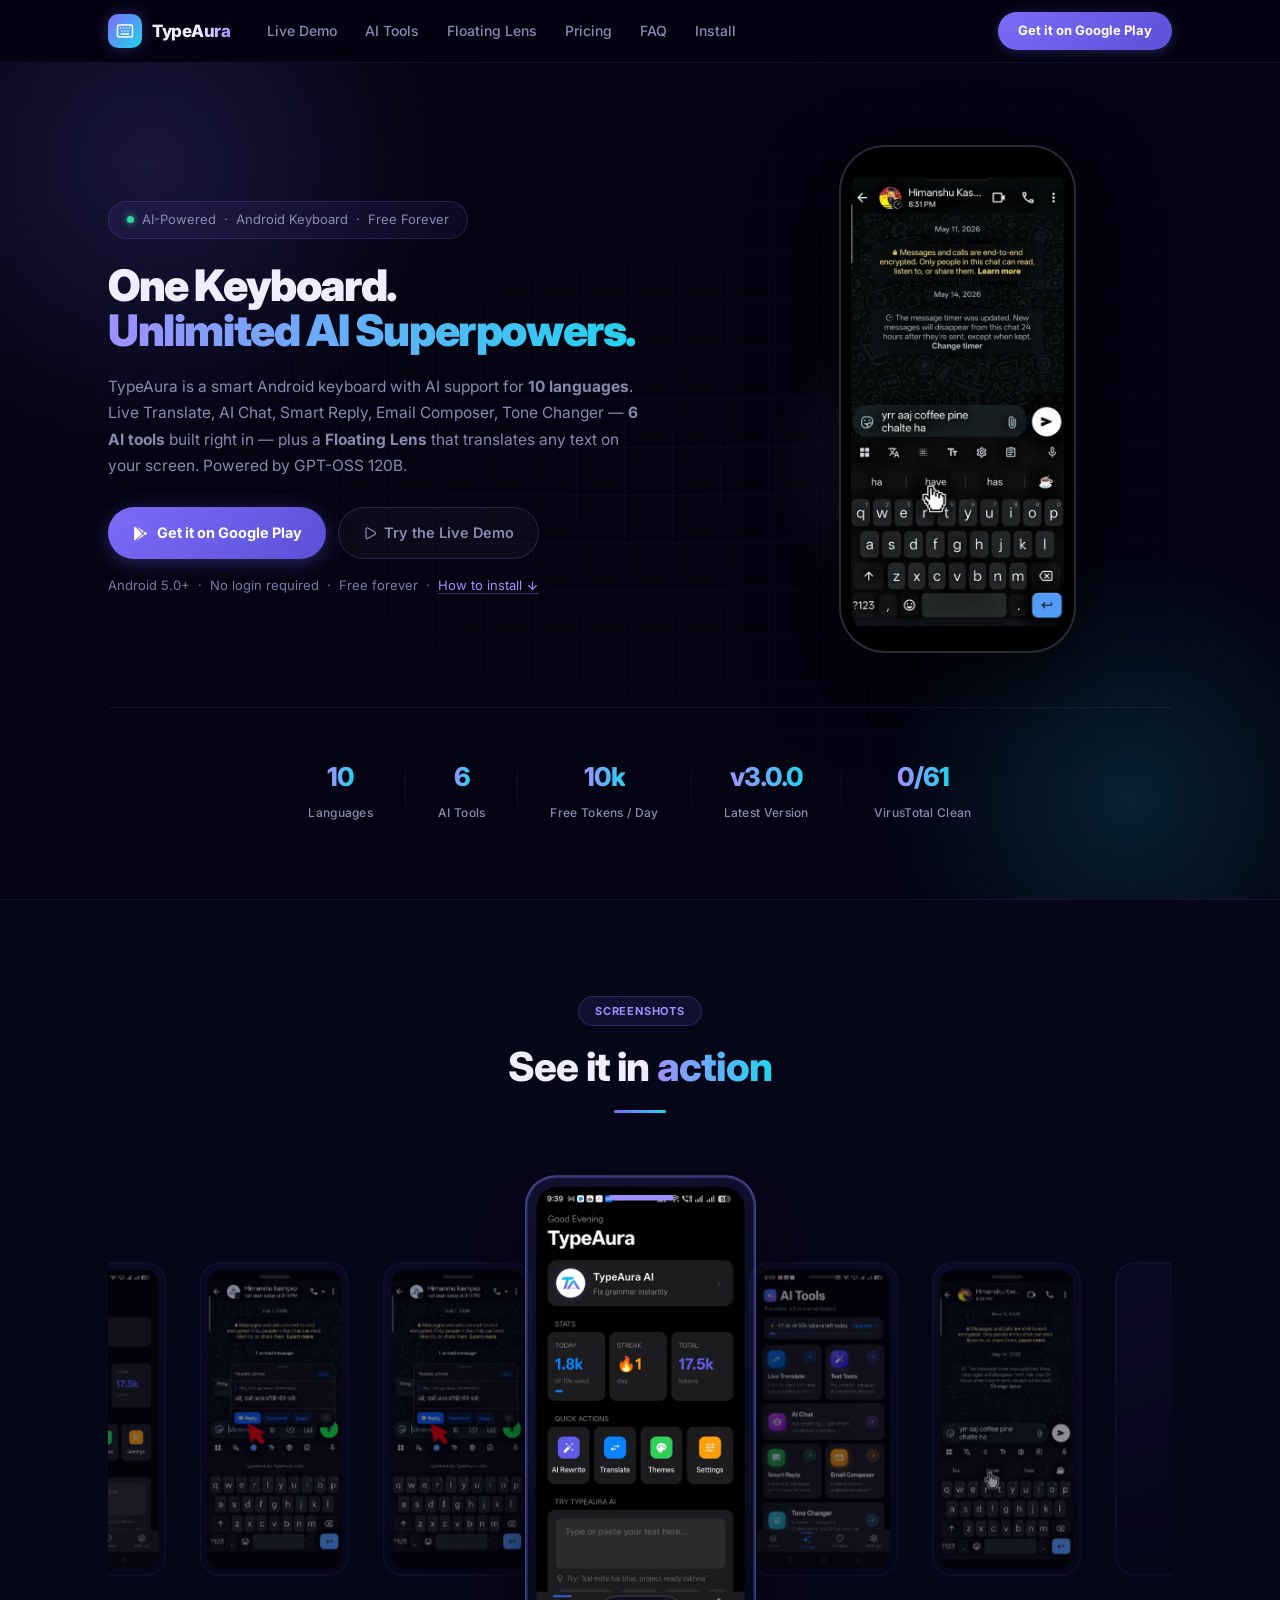
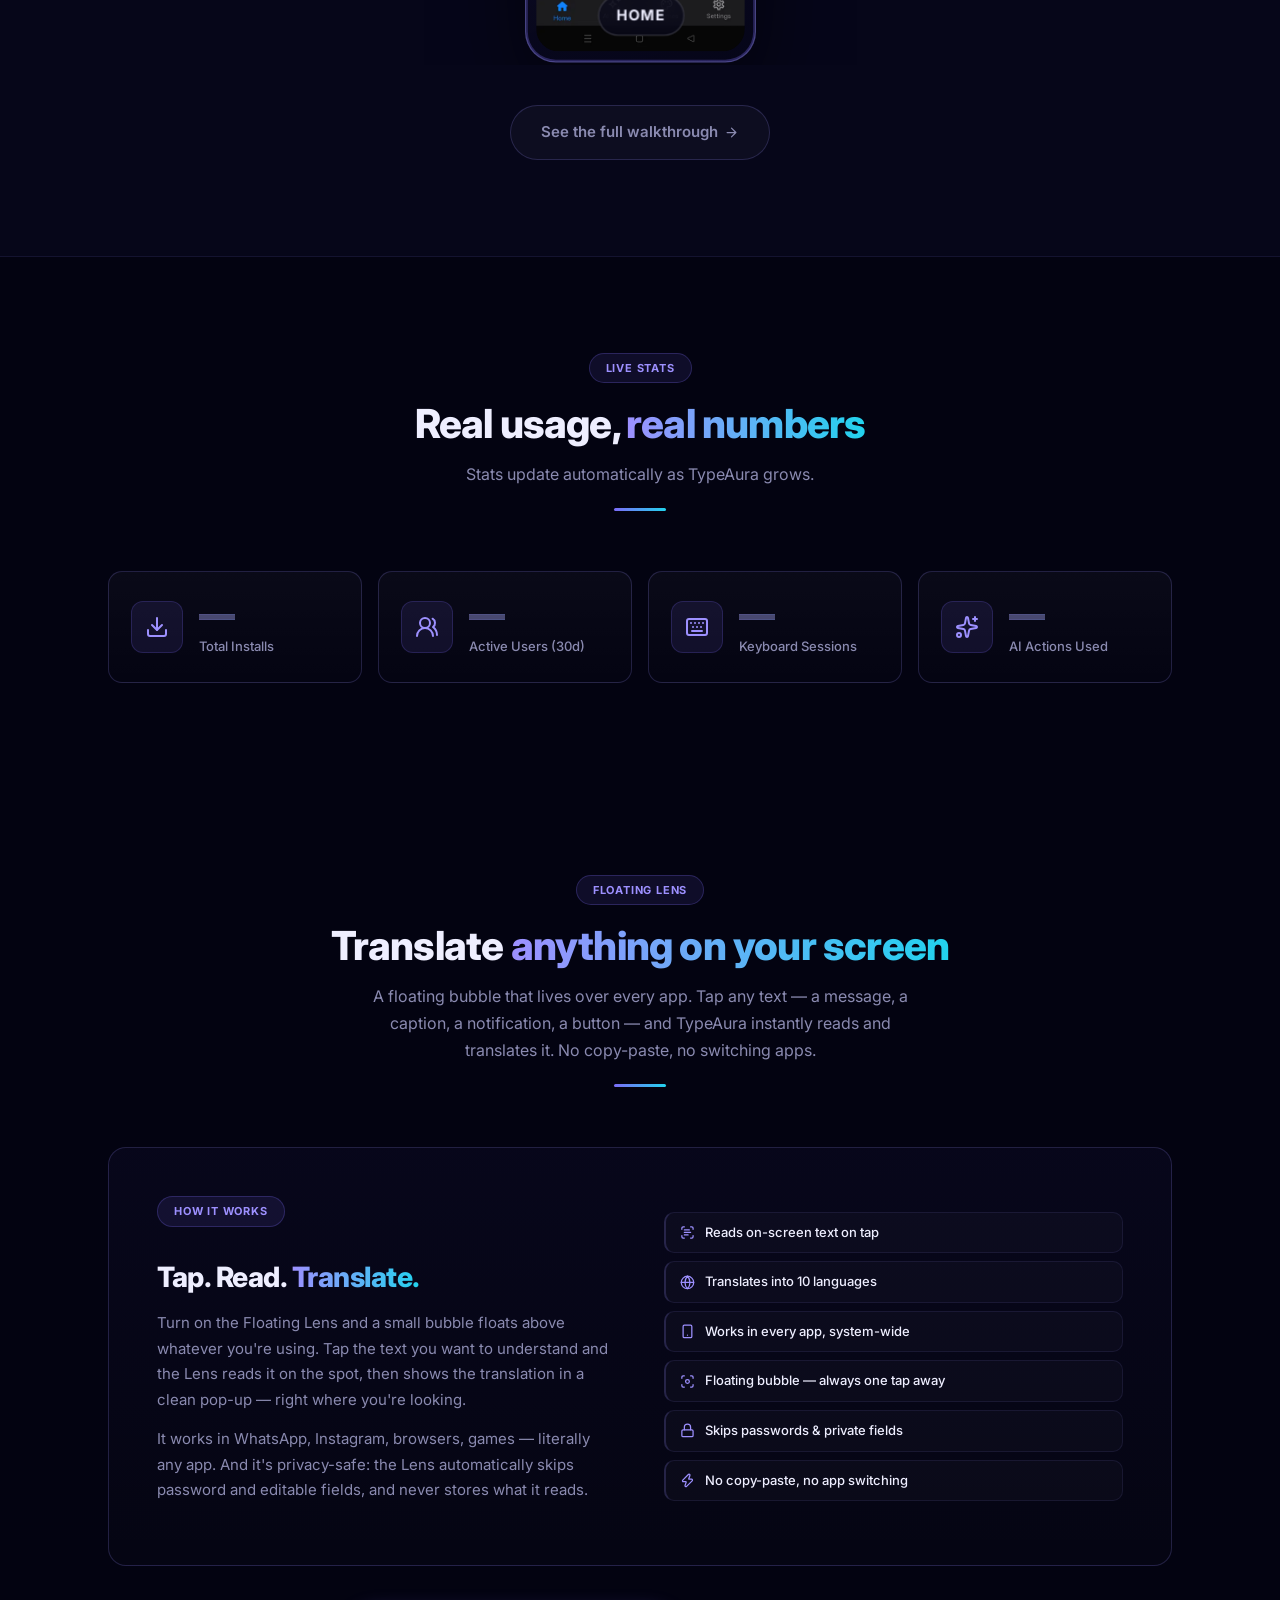
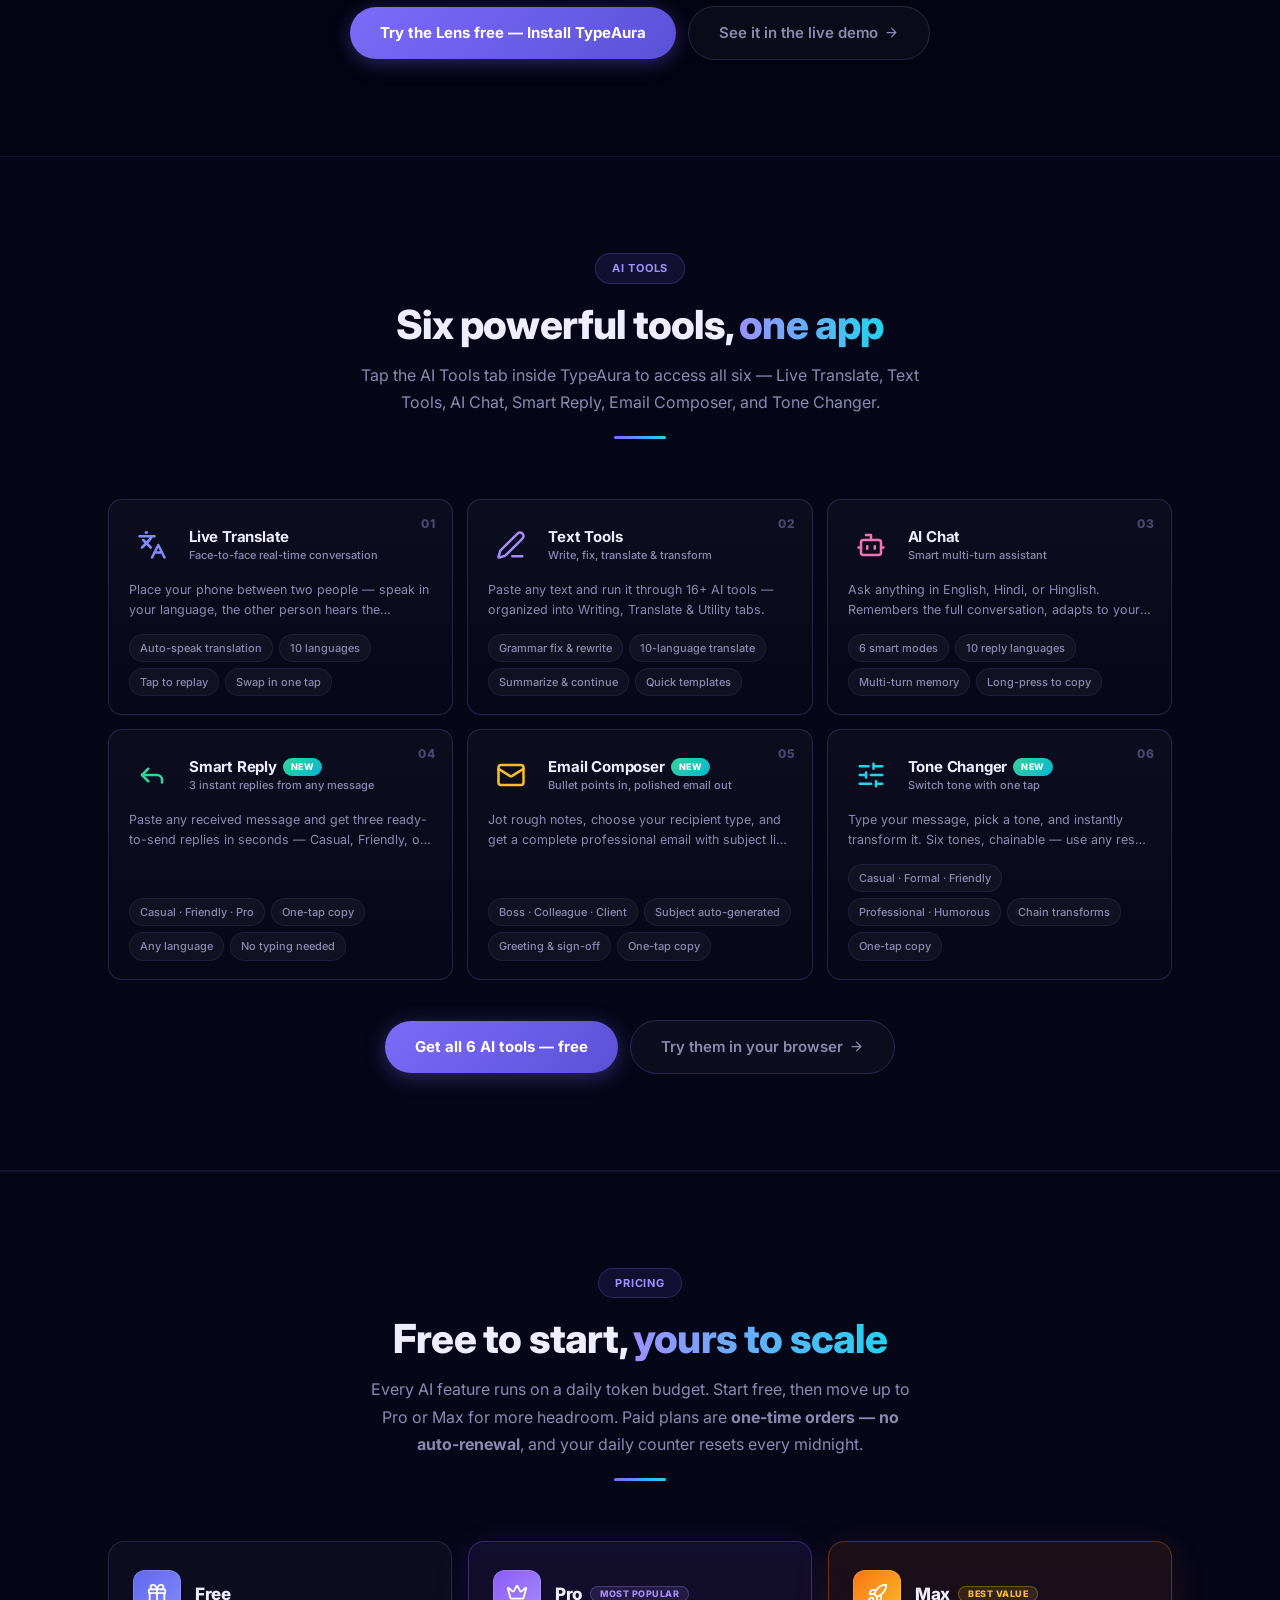
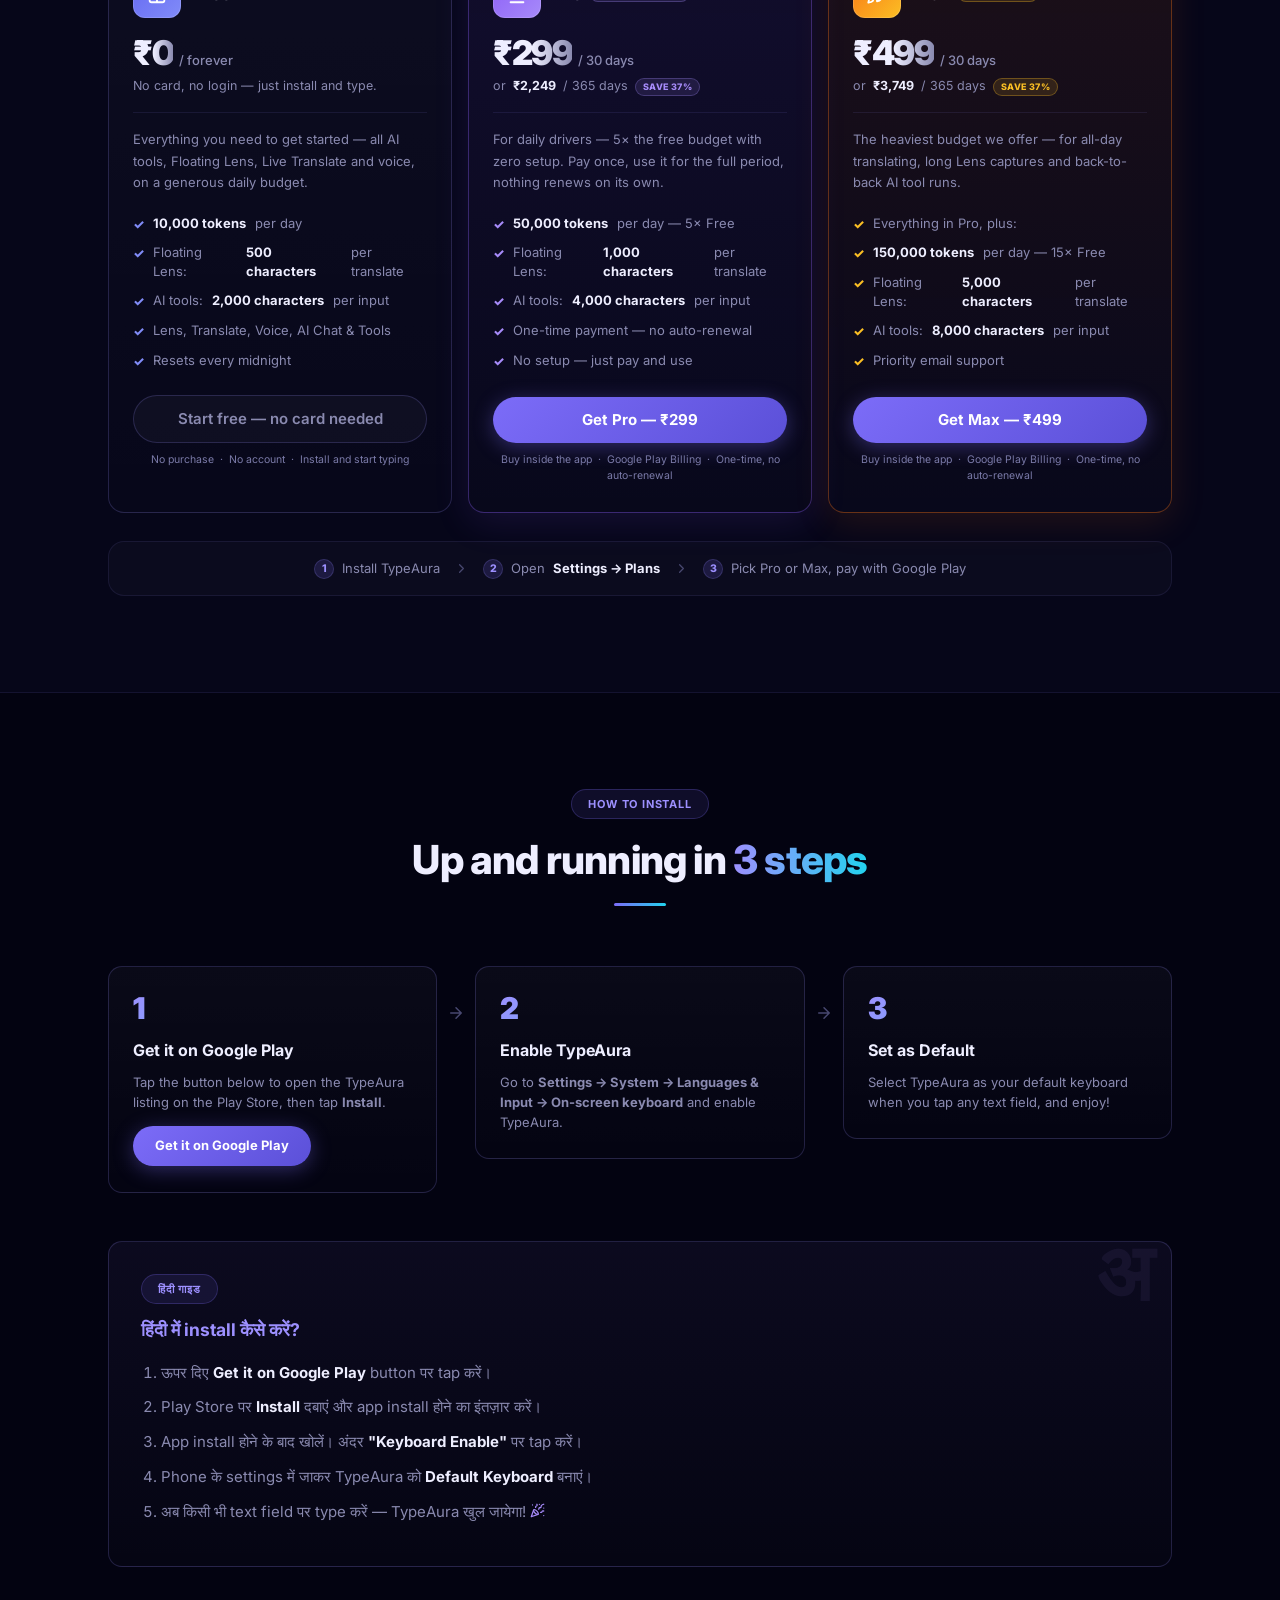
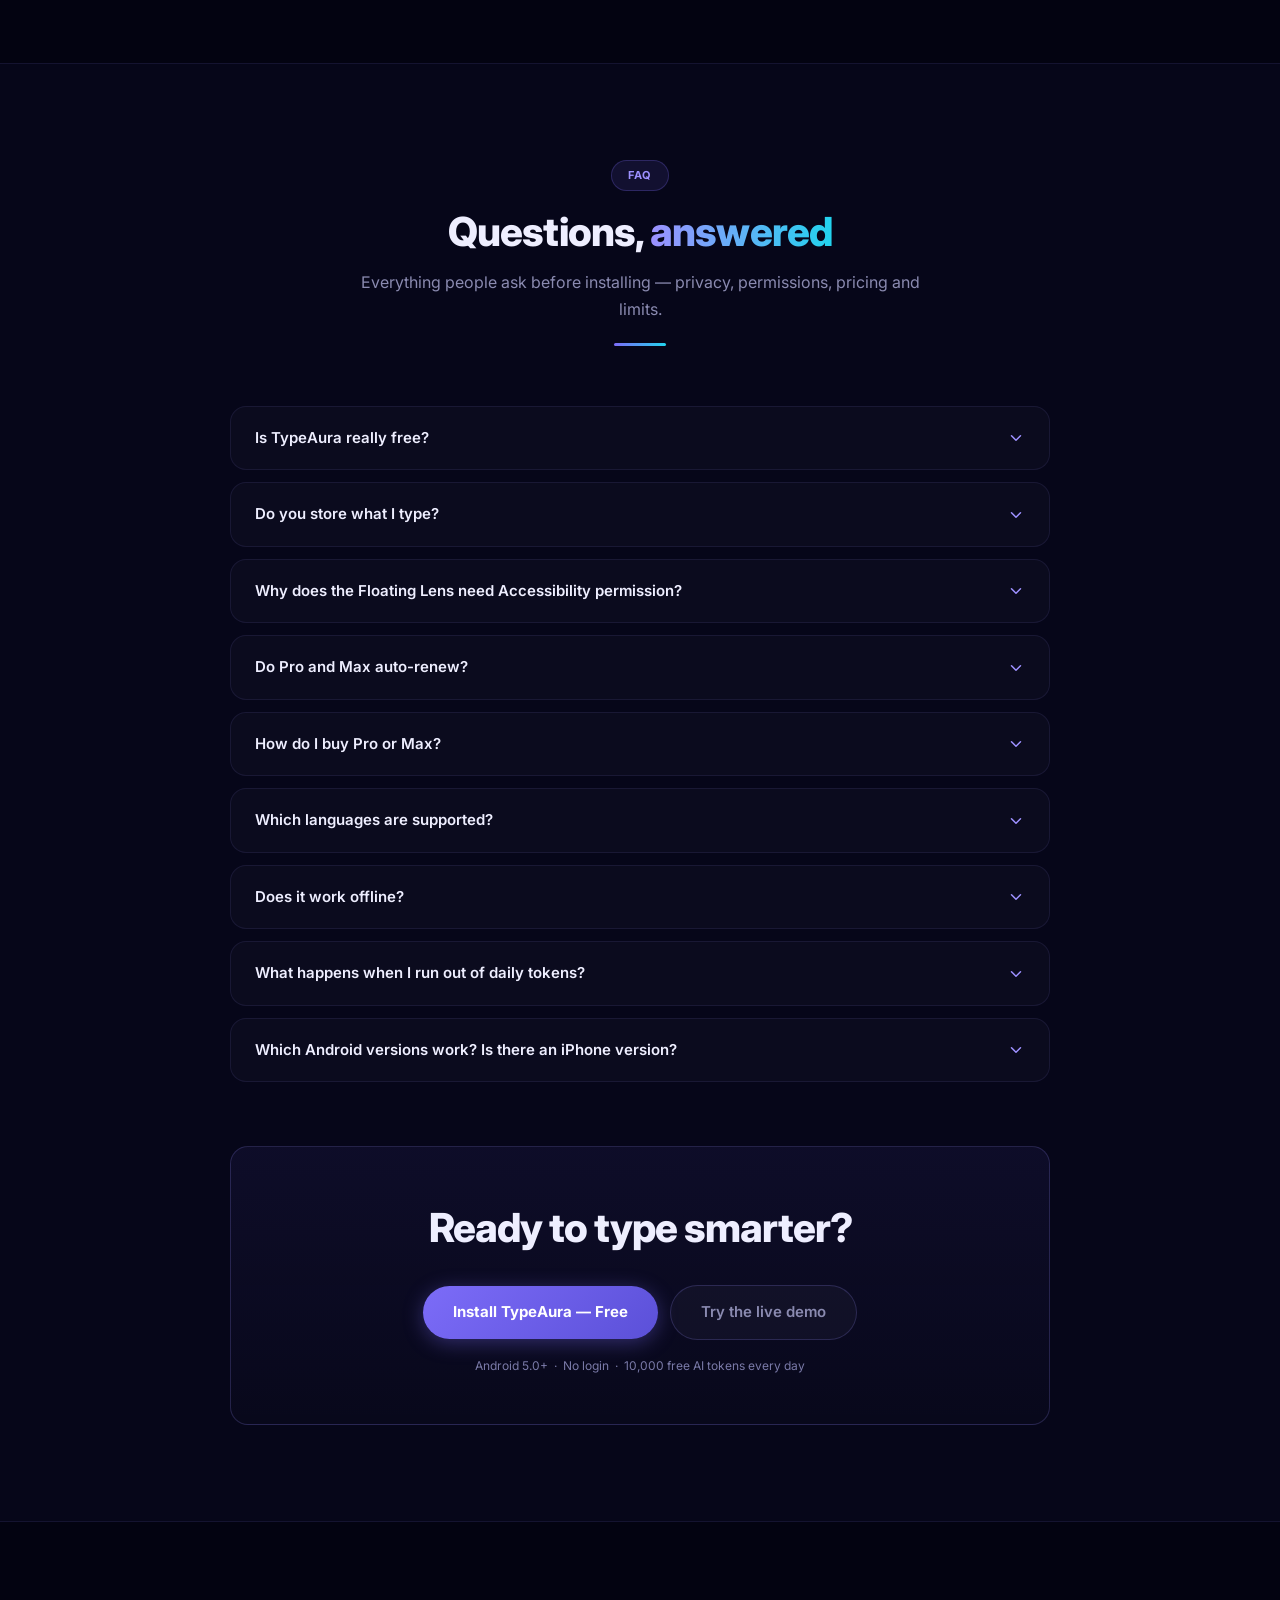
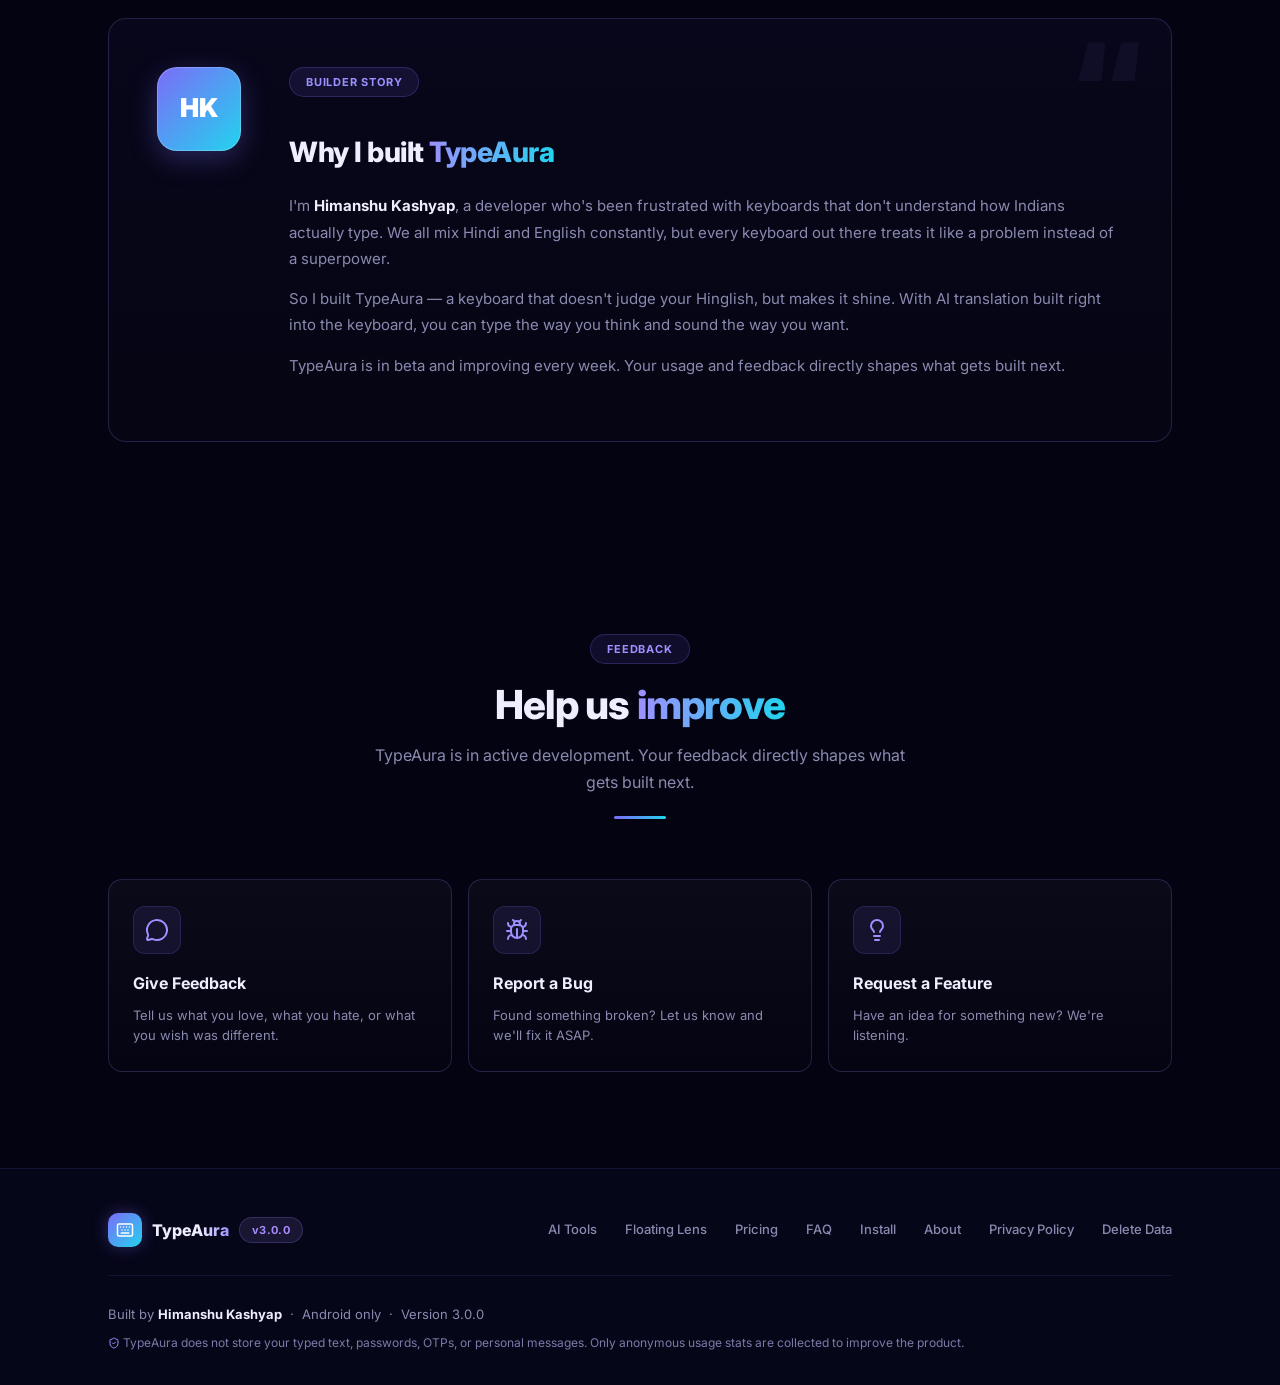
==== commit 3b9c0b4f: "new web page" ====
--- a/index.html
+++ b/index.html
@@ -8,7 +8,6 @@
   <!-- ═══════════════════════ PRIMARY SEO ═══════════════════════ -->
   <title>TypeAura — AI Keyboard for Hinglish, Hindi & Better English</title>
   <meta name="description" content="TypeAura is a free AI-powered Android keyboard with Hinglish ↔ English translation, a Floating Lens that translates any on-screen text via the Accessibility API, speech-to-text input, an emoji panel, clipboard history, and a suite of in-app AI tools (Smart Reply, Email Composer, Tone Changer, Live Translate). 10 languages (Hindi, Tamil, Telugu, Marathi, Bengali, Gujarati, Punjabi, Urdu). Free 10k tokens/day, or one-time Pro (50k/day) and Max (150k/day) plans from ₹299 — no auto-renewal. Powered by GPT-OSS 120B. Free on Google Play." />
-  <meta name="keywords" content="TypeAura, type aura, TypeAura keyboard, TypeAura app, TypeAura Play Store, TypeAura Google Play, AI keyboard, Hinglish keyboard, Hindi English keyboard, Hinglish to English translation, floating lens, screen translator, translate text on screen, on-screen translator, screen translation app, overlay translator, translate any app, AI keyboard for Android, Indian keyboard app, smart keyboard, voice typing keyboard, live translate keyboard, AI writing keyboard, smart reply keyboard, email composer keyboard, tone changer, LLaMA keyboard, free AI keyboard, best AI keyboard India, Hinglish translator, English correction keyboard, multilingual keyboard, Tamil keyboard, Telugu keyboard, Marathi keyboard, Bengali keyboard, Gujarati keyboard, Punjabi keyboard, Urdu keyboard" />
   <meta name="author" content="Himanshu Kashyap" />
   <meta name="robots" content="index, follow, max-image-preview:large, max-snippet:-1, max-video-preview:-1" />
   <meta name="googlebot" content="index, follow" />
@@ -17,9 +16,8 @@
   <link rel="canonical" href="https://typeaura.indevs.in/" />
 
   <!-- ═══════════════════════ FAVICONS ═══════════════════════ -->
-  <link rel="icon" type="image/png" href="img/icon.png" />
-  <link rel="shortcut icon" type="image/png" href="img/icon.png" />
-  <link rel="apple-touch-icon" href="img/icon.png" />
+  <link rel="icon" type="image/png" sizes="32x32" href="img/favicon-32.png" />
+  <link rel="apple-touch-icon" href="img/apple-touch-icon.png" />
   <link rel="manifest" href="site.webmanifest" />
 
   <!-- ═══════════════════════ OPEN GRAPH ═══════════════════════ -->
@@ -29,9 +27,9 @@
   <meta property="og:description" content="A free AI-powered Android keyboard with Hinglish ↔ English translation, Live Translate, Smart Reply & 6 AI tools built in. Powered by GPT-OSS 120B." />
   <meta property="og:url" content="https://typeaura.indevs.in/" />
   <meta property="og:image" content="https://typeaura.indevs.in/img/og-image.png" />
-  <meta property="og:image:width" content="500" />
-  <meta property="og:image:height" content="500" />
-  <meta property="og:image:alt" content="TypeAura AI Keyboard logo" />
+  <meta property="og:image:width" content="1200" />
+  <meta property="og:image:height" content="630" />
+  <meta property="og:image:alt" content="TypeAura — AI Keyboard for Hinglish, Hindi and better English" />
   <meta property="og:locale" content="en_IN" />
 
   <!-- ═══════════════════════ TWITTER CARD ═══════════════════════ -->
@@ -39,108 +37,267 @@
   <meta name="twitter:title" content="TypeAura — AI Keyboard for Hinglish, Hindi & Better English" />
   <meta name="twitter:description" content="A free AI-powered Android keyboard with Hinglish ↔ English translation, Live Translate, Smart Reply & 6 AI tools built in. Powered by GPT-OSS 120B." />
   <meta name="twitter:image" content="https://typeaura.indevs.in/img/og-image.png" />
-  <meta name="twitter:image:alt" content="TypeAura AI Keyboard logo" />
-
+  <meta name="twitter:image:alt" content="TypeAura — AI Keyboard for Hinglish, Hindi and better English" />
+
+  <!-- gstatic is where the woff2 files actually live — preconnecting only to
+       googleapis warms the wrong hop. crossorigin is required on both. -->
   <link rel="preconnect" href="https://fonts.googleapis.com" />
+  <link rel="preconnect" href="https://fonts.gstatic.com" crossorigin />
   <link href="https://fonts.googleapis.com/css2?family=Inter:wght@400;500;600;700;800;900&display=swap" rel="stylesheet" />
   <link rel="stylesheet" href="style.css" />
 
-  <!-- Iconify — SVG icons fetched on-demand from the Iconify API (replaces emojis) -->
-  <script src="https://code.iconify.design/iconify-icon/2.3.0/iconify-icon.min.js"></script>
-
   <!-- ═══════════════════════ STRUCTURED DATA ═══════════════════════ -->
   <script type="application/ld+json">
-  {
-    "@context": "https://schema.org",
-    "@graph": [
-      {
-        "@type": "WebSite",
-        "@id": "https://typeaura.indevs.in/#website",
-        "url": "https://typeaura.indevs.in/",
-        "name": "TypeAura",
-        "description": "AI-powered Android keyboard for Hinglish, Hindi and better English.",
-        "inLanguage": "en",
-        "potentialAction": {
-          "@type": "SearchAction",
-          "target": "https://typeaura.indevs.in/?q={search_term_string}",
-          "query-input": "required name=search_term_string"
+{
+  "@context": "https://schema.org",
+  "@graph": [
+    {
+      "@type": "WebSite",
+      "@id": "https://typeaura.indevs.in/#website",
+      "url": "https://typeaura.indevs.in/",
+      "name": "TypeAura",
+      "description": "AI-powered Android keyboard for Hinglish, Hindi and better English.",
+      "inLanguage": "en",
+      "potentialAction": {
+        "@type": "SearchAction",
+        "target": "https://typeaura.indevs.in/?q={search_term_string}",
+        "query-input": "required name=search_term_string"
+      }
+    },
+    {
+      "@type": "Organization",
+      "@id": "https://typeaura.indevs.in/#organization",
+      "name": "TypeAura",
+      "url": "https://typeaura.indevs.in/",
+      "logo": "https://typeaura.indevs.in/img/icon.png",
+      "founder": {
+        "@type": "Person",
+        "name": "Himanshu Kashyap"
+      }
+    },
+    {
+      "@type": "SoftwareApplication",
+      "name": "TypeAura — AI Keyboard",
+      "operatingSystem": "Android 5.0+",
+      "applicationCategory": "UtilitiesApplication",
+      "url": "https://typeaura.indevs.in/",
+      "downloadUrl": "https://play.google.com/store/apps/details?id=com.typeaura.app",
+      "installUrl": "https://play.google.com/store/apps/details?id=com.typeaura.app",
+      "softwareVersion": "3.0.0",
+      "image": "https://typeaura.indevs.in/img/og-image.png",
+      "description": "TypeAura is a free AI-powered Android keyboard with Hinglish ↔ English translation, a Floating Lens that translates any on-screen text, Live Translate, Smart Reply, Email Composer, Tone Changer and AI Chat across 10 languages. Powered by GPT-OSS 120B.",
+      "author": {
+        "@type": "Person",
+        "name": "Himanshu Kashyap"
+      },
+      "offers": {
+        "@type": "AggregateOffer",
+        "priceCurrency": "INR",
+        "lowPrice": "0",
+        "highPrice": "3749",
+        "offerCount": "5",
+        "offers": [
+          {
+            "@type": "Offer",
+            "name": "Free",
+            "price": "0",
+            "priceCurrency": "INR",
+            "availability": "https://schema.org/InStock"
+          },
+          {
+            "@type": "Offer",
+            "name": "Pro 30 days",
+            "price": "299",
+            "priceCurrency": "INR",
+            "availability": "https://schema.org/InStock"
+          },
+          {
+            "@type": "Offer",
+            "name": "Pro 365 days",
+            "price": "2249",
+            "priceCurrency": "INR",
+            "availability": "https://schema.org/InStock"
+          },
+          {
+            "@type": "Offer",
+            "name": "Max 30 days",
+            "price": "499",
+            "priceCurrency": "INR",
+            "availability": "https://schema.org/InStock"
+          },
+          {
+            "@type": "Offer",
+            "name": "Max 365 days",
+            "price": "3749",
+            "priceCurrency": "INR",
+            "availability": "https://schema.org/InStock"
+          }
+        ]
+      }
+    },
+    {
+      "@type": "FAQPage",
+      "@id": "https://typeaura.indevs.in/#faq",
+      "mainEntity": [
+        {
+          "@type": "Question",
+          "name": "Is TypeAura really free?",
+          "acceptedAnswer": {
+            "@type": "Answer",
+            "text": "Yes. Every AI feature — the Floating Lens, Live Translate, voice typing, AI Chat and all six AI tools — runs on a free budget of 10,000 tokens per day that resets every midnight. No card, no login, no trial period. Pro and Max are optional one-time top-ups for people who need more headroom."
+          }
+        },
+        {
+          "@type": "Question",
+          "name": "Do you store what I type?",
+          "acceptedAnswer": {
+            "@type": "Answer",
+            "text": "No. Your keystrokes, passwords and OTPs never leave your device. Text is sent to our server only when you explicitly tap an AI action — translate, rewrite, reply — and it is processed and returned immediately, never stored. Read the full detail in our Privacy Policy."
+          }
+        },
+        {
+          "@type": "Question",
+          "name": "Why does the Floating Lens need Accessibility permission?",
+          "acceptedAnswer": {
+            "@type": "Answer",
+            "text": "The Lens translates text that belongs to other apps, so it needs Android's Accessibility API to read the text you tap on. It reads only at the moment you tap, and it explicitly skips password fields and editable text boxes. The permission is entirely optional — the keyboard and every AI tool work without it."
+          }
+        },
+        {
+          "@type": "Question",
+          "name": "Do Pro and Max auto-renew?",
+          "acceptedAnswer": {
+            "@type": "Answer",
+            "text": "No. They are one-time purchases for a fixed period — 30 or 365 days. Nothing renews on its own, nothing is charged again, and there is no subscription to cancel. When the period ends you simply drop back to the Free budget."
+          }
+        },
+        {
+          "@type": "Question",
+          "name": "How do I buy Pro or Max?",
+          "acceptedAnswer": {
+            "@type": "Answer",
+            "text": "Inside the app, not on this website. Install TypeAura, open Settings → Plans, pick Pro or Max, and pay through Google Play. You will get a TA-XXXX-XXXX recovery code — save it, as that code is how you move your plan to a new device or restore it after a reinstall."
+          }
+        },
+        {
+          "@type": "Question",
+          "name": "Which languages are supported?",
+          "acceptedAnswer": {
+            "@type": "Answer",
+            "text": "Ten: Hindi, Tamil, Telugu, Marathi, Bengali, Gujarati, Punjabi, Urdu, English — plus Hinglish, which is what TypeAura is really built for. Type the way you actually speak and it converts to clean English (or the reverse)."
+          }
+        },
+        {
+          "@type": "Question",
+          "name": "Does it work offline?",
+          "acceptedAnswer": {
+            "@type": "Answer",
+            "text": "Typing, glide typing, suggestions, themes, emoji and clipboard history all work fully offline. The AI features — translation, the Lens, AI Chat and the tools — need an internet connection, because the model runs on a server rather than on your phone."
+          }
+        },
+        {
+          "@type": "Question",
+          "name": "What happens when I run out of daily tokens?",
+          "acceptedAnswer": {
+            "@type": "Answer",
+            "text": "The keyboard keeps working normally — only the AI actions pause. Your counter resets automatically at midnight. If you hit the limit regularly, Pro gives you 5× the budget and Max gives you 15×."
+          }
+        },
+        {
+          "@type": "Question",
+          "name": "Which Android versions work? Is there an iPhone version?",
+          "acceptedAnswer": {
+            "@type": "Answer",
+            "text": "TypeAura runs on Android 5.0 and above. There is no iOS version — iOS does not allow the kind of system-wide overlay the Floating Lens depends on. There is a Windows desktop app with the same AI tools and a global-hotkey Lens."
+          }
         }
-      },
-      {
-        "@type": "Organization",
-        "@id": "https://typeaura.indevs.in/#organization",
-        "name": "TypeAura",
-        "url": "https://typeaura.indevs.in/",
-        "logo": "https://typeaura.indevs.in/img/icon.png",
-        "founder": { "@type": "Person", "name": "Himanshu Kashyap" }
-      },
-      {
-        "@type": "SoftwareApplication",
-        "name": "TypeAura — AI Keyboard",
-        "operatingSystem": "Android 5.0+",
-        "applicationCategory": "UtilitiesApplication",
-        "url": "https://typeaura.indevs.in/",
-        "downloadUrl": "https://play.google.com/store/apps/details?id=com.typeaura.app",
-        "installUrl": "https://play.google.com/store/apps/details?id=com.typeaura.app",
-        "softwareVersion": "3.0.0",
-        "image": "https://typeaura.indevs.in/img/og-image.png",
-        "description": "TypeAura is a free AI-powered Android keyboard with Hinglish ↔ English translation, a Floating Lens that translates any on-screen text, Live Translate, Smart Reply, Email Composer, Tone Changer and AI Chat across 10 languages. Powered by GPT-OSS 120B.",
-        "author": { "@type": "Person", "name": "Himanshu Kashyap" },
-        "offers": {
-          "@type": "AggregateOffer",
-          "priceCurrency": "INR",
-          "lowPrice": "0",
-          "highPrice": "3749",
-          "offerCount": "5",
-          "offers": [
-            { "@type": "Offer", "name": "Free",        "price": "0",    "priceCurrency": "INR" },
-            { "@type": "Offer", "name": "Pro 30 days",  "price": "299",  "priceCurrency": "INR" },
-            { "@type": "Offer", "name": "Pro 365 days", "price": "2249", "priceCurrency": "INR" },
-            { "@type": "Offer", "name": "Max 30 days",  "price": "499",  "priceCurrency": "INR" },
-            { "@type": "Offer", "name": "Max 365 days", "price": "3749", "priceCurrency": "INR" }
-          ]
-        }
-      }
-    ]
-  }
+      ]
+    }
+  ]
+}
   </script>
 </head>
 <body>
+  <!-- Icon sprite: 32 lucide glyphs inlined once (~8KB) — replaces the
+       render-blocking Iconify script, its third-party DNS+TLS handshake and
+       a runtime API round-trip for every icon. -->
+  <svg class="icon-sprite" aria-hidden="true" focusable="false"><defs>
+  <symbol id="i-arrow-down" viewBox="0 0 24 24"><path fill="none" stroke="currentColor" stroke-linecap="round" stroke-linejoin="round" stroke-width="2" d="M12 5v14m7-7l-7 7l-7-7"/></symbol>
+  <symbol id="i-arrow-right" viewBox="0 0 24 24"><path fill="none" stroke="currentColor" stroke-linecap="round" stroke-linejoin="round" stroke-width="2" d="M5 12h14m-7-7l7 7l-7 7"/></symbol>
+  <symbol id="i-arrow-up" viewBox="0 0 24 24"><path fill="none" stroke="currentColor" stroke-linecap="round" stroke-linejoin="round" stroke-width="2" d="m5 12l7-7l7 7m-7 7V5"/></symbol>
+  <symbol id="i-bot" viewBox="0 0 24 24"><g fill="none" stroke="currentColor" stroke-linecap="round" stroke-linejoin="round" stroke-width="2"><path d="M12 8V4H8"/><rect width="16" height="12" x="4" y="8" rx="2"/><path d="M2 14h2m16 0h2m-7-1v2m-6-2v2"/></g></symbol>
+  <symbol id="i-bug" viewBox="0 0 24 24"><g fill="none" stroke="currentColor" stroke-linecap="round" stroke-linejoin="round" stroke-width="2"><path d="M12 20v-9m2-4a4 4 0 0 1 4 4v3a6 6 0 0 1-12 0v-3a4 4 0 0 1 4-4zm.12-3.12L16 2"/><path d="M21 21a4 4 0 0 0-3.81-4M21 5a4 4 0 0 1-3.55 3.97M22 13h-4M3 21a4 4 0 0 1 3.81-4M3 5a4 4 0 0 0 3.55 3.97M6 13H2M8 2l1.88 1.88M9 7.13V6a3 3 0 1 1 6 0v1.13"/></g></symbol>
+  <symbol id="i-chevron-down" viewBox="0 0 24 24"><path fill="none" stroke="currentColor" stroke-linecap="round" stroke-linejoin="round" stroke-width="2" d="m6 9l6 6l6-6"/></symbol>
+  <symbol id="i-chevron-right" viewBox="0 0 24 24"><path fill="none" stroke="currentColor" stroke-linecap="round" stroke-linejoin="round" stroke-width="2" d="m9 18l6-6l-6-6"/></symbol>
+  <symbol id="i-crown" viewBox="0 0 24 24"><path fill="none" stroke="currentColor" stroke-linecap="round" stroke-linejoin="round" stroke-width="2" d="M11.562 3.266a.5.5 0 0 1 .876 0L15.39 8.87a1 1 0 0 0 1.516.294L21.183 5.5a.5.5 0 0 1 .798.519l-2.834 10.246a1 1 0 0 1-.956.734H5.81a1 1 0 0 1-.957-.734L2.02 6.02a.5.5 0 0 1 .798-.519l4.276 3.664a1 1 0 0 0 1.516-.294zM5 21h14"/></symbol>
+  <symbol id="i-download" viewBox="0 0 24 24"><g fill="none" stroke="currentColor" stroke-linecap="round" stroke-linejoin="round" stroke-width="2"><path d="M12 15V3m9 12v4a2 2 0 0 1-2 2H5a2 2 0 0 1-2-2v-4"/><path d="m7 10l5 5l5-5"/></g></symbol>
+  <symbol id="i-focus" viewBox="0 0 24 24"><g fill="none" stroke="currentColor" stroke-linecap="round" stroke-linejoin="round" stroke-width="2"><circle cx="12" cy="12" r="3"/><path d="M3 7V5a2 2 0 0 1 2-2h2m10 0h2a2 2 0 0 1 2 2v2m0 10v2a2 2 0 0 1-2 2h-2M7 21H5a2 2 0 0 1-2-2v-2"/></g></symbol>
+  <symbol id="i-gift" viewBox="0 0 24 24"><g fill="none" stroke="currentColor" stroke-linecap="round" stroke-linejoin="round" stroke-width="2"><path d="M12 7v14m8-10v8a2 2 0 0 1-2 2H6a2 2 0 0 1-2-2v-8m3.5-4a1 1 0 0 1 0-5A4.8 8 0 0 1 12 7a4.8 8 0 0 1 4.5-5a1 1 0 0 1 0 5"/><rect width="18" height="4" x="3" y="7" rx="1"/></g></symbol>
+  <symbol id="i-globe" viewBox="0 0 24 24"><g fill="none" stroke="currentColor" stroke-linecap="round" stroke-linejoin="round" stroke-width="2"><circle cx="12" cy="12" r="10"/><path d="M12 2a14.5 14.5 0 0 0 0 20a14.5 14.5 0 0 0 0-20M2 12h20"/></g></symbol>
+  <symbol id="i-keyboard" viewBox="0 0 24 24"><g fill="none" stroke="currentColor" stroke-linecap="round" stroke-linejoin="round" stroke-width="2"><path d="M10 8h.01M12 12h.01M14 8h.01M16 12h.01M18 8h.01M6 8h.01M7 16h10m-9-4h.01"/><rect width="20" height="16" x="2" y="4" rx="2"/></g></symbol>
+  <symbol id="i-languages" viewBox="0 0 24 24"><path fill="none" stroke="currentColor" stroke-linecap="round" stroke-linejoin="round" stroke-width="2" d="m5 8l6 6m-7 0l6-6l2-3M2 5h12M7 2h1m14 20l-5-10l-5 10m2-4h6"/></symbol>
+  <symbol id="i-lightbulb" viewBox="0 0 24 24"><path fill="none" stroke="currentColor" stroke-linecap="round" stroke-linejoin="round" stroke-width="2" d="M15 14c.2-1 .7-1.7 1.5-2.5c1-.9 1.5-2.2 1.5-3.5A6 6 0 0 0 6 8c0 1 .2 2.2 1.5 3.5c.7.7 1.3 1.5 1.5 2.5m0 4h6m-5 4h4"/></symbol>
+  <symbol id="i-lock" viewBox="0 0 24 24"><g fill="none" stroke="currentColor" stroke-linecap="round" stroke-linejoin="round" stroke-width="2"><rect width="18" height="11" x="3" y="11" rx="2" ry="2"/><path d="M7 11V7a5 5 0 0 1 10 0v4"/></g></symbol>
+  <symbol id="i-mail" viewBox="0 0 24 24"><g fill="none" stroke="currentColor" stroke-linecap="round" stroke-linejoin="round" stroke-width="2"><path d="m22 7l-8.991 5.727a2 2 0 0 1-2.009 0L2 7"/><rect width="20" height="16" x="2" y="4" rx="2"/></g></symbol>
+  <symbol id="i-message-circle" viewBox="0 0 24 24"><path fill="none" stroke="currentColor" stroke-linecap="round" stroke-linejoin="round" stroke-width="2" d="M2.992 16.342a2 2 0 0 1 .094 1.167l-1.065 3.29a1 1 0 0 0 1.236 1.168l3.413-.998a2 2 0 0 1 1.099.092a10 10 0 1 0-4.777-4.719"/></symbol>
+  <symbol id="i-party-popper" viewBox="0 0 24 24"><g fill="none" stroke="currentColor" stroke-linecap="round" stroke-linejoin="round" stroke-width="2"><path d="M5.8 11.3L2 22l10.7-3.79M4 3h.01M22 8h.01M15 2h.01M22 20h.01M22 2l-2.24.75a2.9 2.9 0 0 0-1.96 3.12c.1.86-.57 1.63-1.45 1.63h-.38c-.86 0-1.6.6-1.76 1.44L14 10m8 3l-.82-.33c-.86-.34-1.82.2-1.98 1.11c-.11.7-.72 1.22-1.43 1.22H17M11 2l.33.82c.34.86-.2 1.82-1.11 1.98c-.7.1-1.22.72-1.22 1.43V7"/><path d="M11 13c1.93 1.93 2.83 4.17 2 5s-3.07-.07-5-2s-2.83-4.17-2-5s3.07.07 5 2"/></g></symbol>
+  <symbol id="i-pause" viewBox="0 0 24 24"><g fill="none" stroke="currentColor" stroke-linecap="round" stroke-linejoin="round" stroke-width="2"><rect width="5" height="18" x="14" y="3" rx="1"/><rect width="5" height="18" x="5" y="3" rx="1"/></g></symbol>
+  <symbol id="i-pen-line" viewBox="0 0 24 24"><path fill="none" stroke="currentColor" stroke-linecap="round" stroke-linejoin="round" stroke-width="2" d="M13 21h8m.174-14.188a1 1 0 0 0-3.986-3.987L3.842 16.174a2 2 0 0 0-.5.83l-1.321 4.352a.5.5 0 0 0 .623.622l4.353-1.32a2 2 0 0 0 .83-.497z"/></symbol>
+  <symbol id="i-play" viewBox="0 0 24 24"><path fill="none" stroke="currentColor" stroke-linecap="round" stroke-linejoin="round" stroke-width="2" d="M5 5a2 2 0 0 1 3.008-1.728l11.997 6.998a2 2 0 0 1 .003 3.458l-12 7A2 2 0 0 1 5 19z"/></symbol>
+  <symbol id="i-reply" viewBox="0 0 24 24"><g fill="none" stroke="currentColor" stroke-linecap="round" stroke-linejoin="round" stroke-width="2"><path d="M20 18v-2a4 4 0 0 0-4-4H4"/><path d="m9 17l-5-5l5-5"/></g></symbol>
+  <symbol id="i-rocket" viewBox="0 0 24 24"><g fill="none" stroke="currentColor" stroke-linecap="round" stroke-linejoin="round" stroke-width="2"><path d="M12 15v5s3.03-.55 4-2c1.08-1.62 0-5 0-5M4.5 16.5c-1.5 1.26-2 5-2 5s3.74-.5 5-2c.71-.84.7-2.13-.09-2.91a2.18 2.18 0 0 0-2.91-.09"/><path d="M9 12a22 22 0 0 1 2-3.95A12.88 12.88 0 0 1 22 2c0 2.72-.78 7.5-6 11a22.4 22.4 0 0 1-4 2z"/><path d="M9 12H4s.55-3.03 2-4c1.62-1.08 5 .05 5 .05"/></g></symbol>
+  <symbol id="i-scan-text" viewBox="0 0 24 24"><path fill="none" stroke="currentColor" stroke-linecap="round" stroke-linejoin="round" stroke-width="2" d="M3 7V5a2 2 0 0 1 2-2h2m10 0h2a2 2 0 0 1 2 2v2m0 10v2a2 2 0 0 1-2 2h-2M7 21H5a2 2 0 0 1-2-2v-2m4-9h8m-8 4h10M7 16h6"/></symbol>
+  <symbol id="i-shield-check" viewBox="0 0 24 24"><g fill="none" stroke="currentColor" stroke-linecap="round" stroke-linejoin="round" stroke-width="2"><path d="M20 13c0 5-3.5 7.5-7.66 8.95a1 1 0 0 1-.67-.01C7.5 20.5 4 18 4 13V6a1 1 0 0 1 1-1c2 0 4.5-1.2 6.24-2.72a1.17 1.17 0 0 1 1.52 0C14.51 3.81 17 5 19 5a1 1 0 0 1 1 1z"/><path d="m9 12l2 2l4-4"/></g></symbol>
+  <symbol id="i-sliders-horizontal" viewBox="0 0 24 24"><path fill="none" stroke="currentColor" stroke-linecap="round" stroke-linejoin="round" stroke-width="2" d="M10 5H3m9 14H3M14 3v4m2 10v4m5-9h-9m9 7h-5m5-14h-7m-6 5v4m0-2H3"/></symbol>
+  <symbol id="i-smartphone" viewBox="0 0 24 24"><g fill="none" stroke="currentColor" stroke-linecap="round" stroke-linejoin="round" stroke-width="2"><rect width="14" height="20" x="5" y="2" rx="2" ry="2"/><path d="M12 18h.01"/></g></symbol>
+  <symbol id="i-sparkles" viewBox="0 0 24 24"><g fill="none" stroke="currentColor" stroke-linecap="round" stroke-linejoin="round" stroke-width="2"><path d="M11.017 2.814a1 1 0 0 1 1.966 0l1.051 5.558a2 2 0 0 0 1.594 1.594l5.558 1.051a1 1 0 0 1 0 1.966l-5.558 1.051a2 2 0 0 0-1.594 1.594l-1.051 5.558a1 1 0 0 1-1.966 0l-1.051-5.558a2 2 0 0 0-1.594-1.594l-5.558-1.051a1 1 0 0 1 0-1.966l5.558-1.051a2 2 0 0 0 1.594-1.594zM20 2v4m2-2h-4"/><circle cx="4" cy="20" r="2"/></g></symbol>
+  <symbol id="i-users-round" viewBox="0 0 24 24"><g fill="none" stroke="currentColor" stroke-linecap="round" stroke-linejoin="round" stroke-width="2"><path d="M18 21a8 8 0 0 0-16 0"/><circle cx="10" cy="8" r="5"/><path d="M22 20c0-3.37-2-6.5-4-8a5 5 0 0 0-.45-8.3"/></g></symbol>
+  <symbol id="i-x" viewBox="0 0 24 24"><path fill="none" stroke="currentColor" stroke-linecap="round" stroke-linejoin="round" stroke-width="2" d="M18 6L6 18M6 6l12 12"/></symbol>
+  <symbol id="i-zap" viewBox="0 0 24 24"><path fill="none" stroke="currentColor" stroke-linecap="round" stroke-linejoin="round" stroke-width="2" d="M15.914 4a1.5 1.5 0 0 0-2.474-1.561l-9 9A1.5 1.5 0 0 0 5.5 14h4.002a.5.5 0 0 1 .471.666L8.086 20a1.5 1.5 0 0 0 2.475 1.56l9-9A1.5 1.5 0 0 0 18.5 10h-3.997a.5.5 0 0 1-.472-.667z"/></symbol>
+  </defs></svg>
+
+  <a href="#main" class="skip-link">Skip to content</a>
 
   <!-- ═══════════════════════════════ NAVBAR ═══════════════════════════════ -->
-  <nav class="navbar">
-    <div class="nav-inner">
-      <div class="nav-logo">
-        <div class="logo-emoji"><iconify-icon icon="lucide:keyboard"></iconify-icon></div>
-        <span class="logo-text">TypeAura</span>
-      </div>
-      <div class="nav-links">
-        <a href="/demo">Live Demo</a>
-        <a href="#ai-tools">AI Tools</a>
-        <a href="#lens">Floating Lens</a>
-        <a href="#pricing">Pricing</a>
-        <a href="#install">Install</a>
-        <a href="#about">About</a>
-      </div>
-      <a href="https://play.google.com/store/apps/details?id=com.typeaura.app" class="btn-nav" target="_blank" rel="noopener">Get it on Google Play</a>
-      <button class="hamburger" id="hamburger" aria-label="Menu" aria-expanded="false">
-        <span></span><span></span><span></span>
-      </button>
-    </div>
-  </nav>
+  <!-- @partial:navbar v1 — canonical copy. Mirrored in privacy/delete-data/update/demo. -->
+  <header>
+    <nav class="navbar" aria-label="Main">
+      <div class="nav-inner">
+        <a class="nav-logo" href="/">
+          <div class="logo-emoji"><svg class="icon" aria-hidden="true" focusable="false"><use href="#i-keyboard"/></svg></div>
+          <span class="logo-text">TypeAura</span>
+        </a>
+        <div class="nav-links">
+          <a href="/demo">Live Demo</a>
+          <a href="#ai-tools">AI Tools</a>
+          <a href="#lens">Floating Lens</a>
+          <a href="#pricing">Pricing</a>
+          <a href="#faq">FAQ</a>
+          <a href="#install">Install</a>
+        </div>
+        <a href="https://play.google.com/store/apps/details?id=com.typeaura.app" class="btn-nav" target="_blank" rel="noopener">Get it on Google Play</a>
+        <button class="hamburger" id="hamburger" aria-label="Menu" aria-expanded="false" aria-controls="mobileNav">
+          <span></span><span></span><span></span>
+        </button>
+      </div>
+    </nav>
+  </header>
 
   <!-- Mobile nav overlay -->
-  <div class="mobile-nav" id="mobileNav" role="navigation">
-    <a href="/demo"        class="mobile-nav-link"><iconify-icon icon="lucide:play" inline></iconify-icon> Live Demo</a>
+  <div class="mobile-nav" id="mobileNav" role="navigation" aria-label="Mobile">
+    <a href="/demo"        class="mobile-nav-link"><svg class="icon" aria-hidden="true" focusable="false"><use href="#i-play"/></svg> Live Demo</a>
     <a href="#ai-tools"    class="mobile-nav-link">AI Tools</a>
     <a href="#lens"        class="mobile-nav-link">Floating Lens</a>
     <a href="#pricing"     class="mobile-nav-link">Pricing</a>
+    <a href="#faq"         class="mobile-nav-link">FAQ</a>
     <a href="#install"     class="mobile-nav-link">How to Install</a>
     <a href="#stats"       class="mobile-nav-link">Live Stats</a>
     <a href="#about"       class="mobile-nav-link">About</a>
     <a href="#feedback"    class="mobile-nav-link">Feedback</a>
-    <a href="https://play.google.com/store/apps/details?id=com.typeaura.app" class="mobile-download" target="_blank" rel="noopener"><iconify-icon icon="lucide:play" inline></iconify-icon> Get it on Google Play</a>
+    <a href="https://play.google.com/store/apps/details?id=com.typeaura.app" class="mobile-download" target="_blank" rel="noopener"><svg class="icon" aria-hidden="true" focusable="false"><use href="#i-play"/></svg> Get it on Google Play</a>
   </div>
+
+  <main id="main">
 
   <!-- ═══════════════════════════════ HERO ════════════════════════════════ -->
   <section class="hero" id="home">
@@ -148,31 +305,55 @@
     <div class="hero-glow hero-glow-2"></div>
     <div class="hero-glow hero-glow-3"></div>
     <div class="container">
-      <div class="hero-badge">
-        <span class="badge-dot"></span>
-        AI-Powered &nbsp;·&nbsp; Android Keyboard &nbsp;·&nbsp; Free Forever
-      </div>
-      <h1 class="hero-title">
-        One Keyboard.<br />
-        <span class="gradient-text">Unlimited AI Superpowers.</span>
-      </h1>
-      <p class="hero-sub">
-        TypeAura is a smart Android keyboard with AI support for <strong>10 languages</strong>.
-        Live Translate, AI Chat, Smart Reply, Email Composer, Tone Changer — <strong>6 AI tools</strong>
-        built right in — plus a <strong>Floating Lens</strong> that translates any text on your screen.
-        Powered by GPT-OSS&nbsp;120B.
-      </p>
-      <div class="hero-cta" id="download">
-        <a href="https://play.google.com/store/apps/details?id=com.typeaura.app" class="btn-primary" target="_blank" rel="noopener">
-          <svg viewBox="0 0 24 24" fill="currentColor">
-            <path d="M3 20.5V3.5c0-.6.4-1.1.9-1.3l10.3 10.3L3.9 21.8c-.5-.2-.9-.7-.9-1.3zm13.8-5.4L6.1 21.9l8.6-8.6 2.1 1.8zm3.6-4.2c.4.3.6.7.6 1.1s-.2.8-.6 1.1l-2.2 1.3-2.4-2.4 2.4-2.4 2.2 1.3zM6.1 2.1l10.7 6.8-2.1 1.8L6.1 2.1z"/>
-          </svg>
-          Get it on Google Play
-        </a>
-        <a href="/demo" class="btn-secondary"><iconify-icon icon="lucide:play" inline></iconify-icon> Try the Live Demo</a>
-        <a href="#install" class="btn-secondary">How to Install <iconify-icon icon="lucide:arrow-down" inline></iconify-icon></a>
-      </div>
-      <div class="hero-note">Android 5.0+ &nbsp;·&nbsp; No login required &nbsp;·&nbsp; Free forever</div>
+      <div class="hero-grid">
+        <div class="hero-copy">
+          <div class="hero-badge">
+            <span class="badge-dot"></span>
+            AI-Powered &nbsp;·&nbsp; Android Keyboard &nbsp;·&nbsp; Free Forever
+          </div>
+          <h1 class="hero-title">
+            One Keyboard.<br />
+            <span class="gradient-text">Unlimited AI Superpowers.</span>
+          </h1>
+          <p class="hero-sub">
+            TypeAura is a smart Android keyboard with AI support for <strong>10 languages</strong>.
+            Live Translate, AI Chat, Smart Reply, Email Composer, Tone Changer — <strong>6 AI tools</strong>
+            built right in — plus a <strong>Floating Lens</strong> that translates any text on your screen.
+            Powered by GPT-OSS&nbsp;120B.
+          </p>
+          <div class="hero-cta" id="download">
+            <a href="https://play.google.com/store/apps/details?id=com.typeaura.app" class="btn-primary" target="_blank" rel="noopener">
+              <svg viewBox="0 0 24 24" fill="currentColor" aria-hidden="true" focusable="false">
+                <path d="M3 20.5V3.5c0-.6.4-1.1.9-1.3l10.3 10.3L3.9 21.8c-.5-.2-.9-.7-.9-1.3zm13.8-5.4L6.1 21.9l8.6-8.6 2.1 1.8zm3.6-4.2c.4.3.6.7.6 1.1s-.2.8-.6 1.1l-2.2 1.3-2.4-2.4 2.4-2.4 2.2 1.3zM6.1 2.1l10.7 6.8-2.1 1.8L6.1 2.1z"/>
+              </svg>
+              Get it on Google Play
+            </a>
+            <a href="/demo" class="btn-secondary"><svg class="icon" aria-hidden="true" focusable="false"><use href="#i-play"/></svg> Try the Live Demo</a>
+          </div>
+          <div class="hero-note">
+            Android 5.0+ &nbsp;·&nbsp; No login required &nbsp;·&nbsp; Free forever
+            &nbsp;·&nbsp; <a href="#install" class="hero-note-link">How to install <svg class="icon" aria-hidden="true" focusable="false"><use href="#i-arrow-down"/></svg></a>
+          </div>
+        </div>
+
+        <!-- Product shot. No `autoplay` attribute on purpose: with it set,
+             browsers fetch the video regardless of preload="none", putting
+             it on the LCP critical path. app.js starts it after load. -->
+        <div class="hero-visual">
+          <div class="phone-frame">
+            <video id="heroVideo" muted loop playsinline preload="none"
+                   poster="img/translate-demo-poster.webp"
+                   width="720" height="1600"
+                   aria-label="TypeAura translating a Hinglish message into English inside a chat app">
+              <source src="img/translate-demo.mp4" type="video/mp4" />
+            </video>
+            <button type="button" class="frame-pause" id="heroPause"
+                    aria-label="Pause demo video" hidden>
+              <svg class="icon" aria-hidden="true" focusable="false"><use href="#i-pause"/></svg>
+            </button>
+          </div>
+        </div>
+      </div>
 
       <!-- Trust strip -->
       <div class="hero-trust">
@@ -192,7 +373,7 @@
         </div>
         <div class="trust-divider"></div>
         <div class="trust-item">
-          <span class="trust-num">v2.0.5</span>
+          <span class="trust-num">v3.0.0</span>
           <span class="trust-label">Latest Version</span>
         </div>
         <div class="trust-divider"></div>
@@ -213,33 +394,70 @@
       </div>
       <div class="screenshots-row" id="screenshotsRow">
         <div class="screenshot-slot video-slot">
-          <video autoplay muted loop playsinline poster="img/lens-demo-poster.jpg">
+          <video muted loop playsinline preload="none"
+                 poster="img/lens-demo-poster.webp"
+                 width="720" height="1600"
+                 aria-label="The TypeAura Floating Lens translating on-screen text in another app">
             <source src="img/lens-demo.mp4" type="video/mp4" />
           </video>
           <p class="screenshot-label">Floating Lens</p>
         </div>
-        <div class="screenshot-slot">
-          <img src="img/home-v3.jpg" alt="TypeAura Home Screen" loading="lazy" />
+        <div class="screenshot-slot" role="button" tabindex="0" aria-label="Open a larger view of the TypeAura home screen">
+          <picture>
+            <source type="image/webp"
+                    srcset="img/home-v3-480.webp 480w, img/home-v3-720.webp 720w, img/home-v3-1080.webp 1080w"
+                    sizes="(max-width: 380px) 64vw, (max-width: 600px) 56vw, (max-width: 900px) 32vw, 165px" />
+            <img src="img/home-v3.jpg" width="1080" height="2400"
+                 data-full="img/home-v3-1080.webp"
+                 alt="TypeAura Home Screen" loading="lazy" decoding="async" />
+          </picture>
           <p class="screenshot-label">Home</p>
         </div>
-        <div class="screenshot-slot">
-          <img src="img/aitools-v3.jpg" alt="TypeAura AI Tools — Live Translate, Text Tools, AI Chat, Smart Reply, Email Composer, Tone Changer" loading="lazy" />
+        <div class="screenshot-slot" role="button" tabindex="0" aria-label="Open a larger view of the TypeAura AI Tools screen">
+          <picture>
+            <source type="image/webp"
+                    srcset="img/aitools-v3-480.webp 480w, img/aitools-v3-720.webp 720w, img/aitools-v3-1080.webp 1080w"
+                    sizes="(max-width: 380px) 64vw, (max-width: 600px) 56vw, (max-width: 900px) 32vw, 165px" />
+            <img src="img/aitools-v3.jpg" width="1080" height="2400"
+                 data-full="img/aitools-v3-1080.webp"
+                 alt="TypeAura AI Tools — Live Translate, Text Tools, AI Chat, Smart Reply, Email Composer, Tone Changer" loading="lazy" decoding="async" />
+          </picture>
           <p class="screenshot-label">AI Tools</p>
         </div>
         <div class="screenshot-slot video-slot">
-          <video autoplay muted loop playsinline poster="img/translate-demo-poster.jpg">
+          <video muted loop playsinline preload="none"
+                 poster="img/translate-demo-poster.webp"
+                 width="720" height="1600"
+                 aria-label="Hinglish text being converted to English as the user types">
             <source src="img/translate-demo.mp4" type="video/mp4" />
           </video>
           <p class="screenshot-label">Hinglish → English</p>
         </div>
-        <div class="screenshot-slot">
-          <img src="img/themes-v3.jpg" alt="TypeAura Themes — 25 keyboard theme presets" loading="lazy" />
+        <div class="screenshot-slot" role="button" tabindex="0" aria-label="Open a larger view of the TypeAura themes gallery">
+          <picture>
+            <source type="image/webp"
+                    srcset="img/themes-v3-480.webp 480w, img/themes-v3-720.webp 720w, img/themes-v3-1080.webp 1080w"
+                    sizes="(max-width: 380px) 64vw, (max-width: 600px) 56vw, (max-width: 900px) 32vw, 165px" />
+            <img src="img/themes-v3.jpg" width="1080" height="2400"
+                 data-full="img/themes-v3-1080.webp"
+                 alt="TypeAura Themes — 25 keyboard theme presets" loading="lazy" decoding="async" />
+          </picture>
           <p class="screenshot-label">Themes</p>
         </div>
-        <div class="screenshot-slot">
-          <img src="img/settings-v3.jpg" alt="TypeAura Settings" loading="lazy" />
+        <div class="screenshot-slot" role="button" tabindex="0" aria-label="Open a larger view of the TypeAura settings screen">
+          <picture>
+            <source type="image/webp"
+                    srcset="img/settings-v3-480.webp 480w, img/settings-v3-720.webp 720w, img/settings-v3-1080.webp 1080w"
+                    sizes="(max-width: 380px) 64vw, (max-width: 600px) 56vw, (max-width: 900px) 32vw, 165px" />
+            <img src="img/settings-v3.jpg" width="1080" height="2400"
+                 data-full="img/settings-v3-1080.webp"
+                 alt="TypeAura Settings" loading="lazy" decoding="async" />
+          </picture>
           <p class="screenshot-label">Settings</p>
         </div>
+      </div>
+      <div class="section-cta">
+        <a href="/demo" class="btn-secondary">See the full walkthrough <svg class="icon" aria-hidden="true" focusable="false"><use href="#i-arrow-right"/></svg></a>
       </div>
     </div>
   </section>
@@ -254,22 +472,22 @@
       </div>
       <div class="stats-grid">
         <div class="stat-card" id="stat-installs">
-          <div class="stat-icon"><iconify-icon icon="lucide:download"></iconify-icon></div>
+          <div class="stat-icon"><svg class="icon" aria-hidden="true" focusable="false"><use href="#i-download"/></svg></div>
           <div class="stat-value" data-endpoint="total_installs">—</div>
           <div class="stat-label">Total Installs</div>
         </div>
         <div class="stat-card" id="stat-active">
-          <div class="stat-icon"><iconify-icon icon="lucide:users-round"></iconify-icon></div>
+          <div class="stat-icon"><svg class="icon" aria-hidden="true" focusable="false"><use href="#i-users-round"/></svg></div>
           <div class="stat-value" data-endpoint="active_users">—</div>
           <div class="stat-label">Active Users (30d)</div>
         </div>
         <div class="stat-card" id="stat-sessions">
-          <div class="stat-icon"><iconify-icon icon="lucide:keyboard"></iconify-icon></div>
+          <div class="stat-icon"><svg class="icon" aria-hidden="true" focusable="false"><use href="#i-keyboard"/></svg></div>
           <div class="stat-value" data-endpoint="keyboard_sessions">—</div>
           <div class="stat-label">Keyboard Sessions</div>
         </div>
         <div class="stat-card" id="stat-ai">
-          <div class="stat-icon"><iconify-icon icon="lucide:sparkles"></iconify-icon></div>
+          <div class="stat-icon"><svg class="icon" aria-hidden="true" focusable="false"><use href="#i-sparkles"/></svg></div>
           <div class="stat-value" data-endpoint="ai_actions">—</div>
           <div class="stat-label">AI Actions Used</div>
         </div>
@@ -300,13 +518,17 @@
           </p>
         </div>
         <div class="what-right">
-          <div class="stat-pill"><iconify-icon icon="lucide:scan-text" inline></iconify-icon> Reads on-screen text on tap</div>
-          <div class="stat-pill"><iconify-icon icon="lucide:globe" inline></iconify-icon> Translates into 10 languages</div>
-          <div class="stat-pill"><iconify-icon icon="lucide:smartphone" inline></iconify-icon> Works in every app, system-wide</div>
-          <div class="stat-pill"><iconify-icon icon="lucide:focus" inline></iconify-icon> Floating bubble — always one tap away</div>
-          <div class="stat-pill"><iconify-icon icon="lucide:lock" inline></iconify-icon> Skips passwords &amp; private fields</div>
-          <div class="stat-pill"><iconify-icon icon="lucide:zap" inline></iconify-icon> No copy-paste, no app switching</div>
-        </div>
+          <div class="stat-pill"><svg class="icon" aria-hidden="true" focusable="false"><use href="#i-scan-text"/></svg> Reads on-screen text on tap</div>
+          <div class="stat-pill"><svg class="icon" aria-hidden="true" focusable="false"><use href="#i-globe"/></svg> Translates into 10 languages</div>
+          <div class="stat-pill"><svg class="icon" aria-hidden="true" focusable="false"><use href="#i-smartphone"/></svg> Works in every app, system-wide</div>
+          <div class="stat-pill"><svg class="icon" aria-hidden="true" focusable="false"><use href="#i-focus"/></svg> Floating bubble — always one tap away</div>
+          <div class="stat-pill"><svg class="icon" aria-hidden="true" focusable="false"><use href="#i-lock"/></svg> Skips passwords &amp; private fields</div>
+          <div class="stat-pill"><svg class="icon" aria-hidden="true" focusable="false"><use href="#i-zap"/></svg> No copy-paste, no app switching</div>
+        </div>
+      </div>
+      <div class="section-cta">
+        <a href="https://play.google.com/store/apps/details?id=com.typeaura.app" class="btn-primary" target="_blank" rel="noopener">Try the Lens free — Install TypeAura</a>
+        <a href="/demo" class="btn-secondary">See it in the live demo <svg class="icon" aria-hidden="true" focusable="false"><use href="#i-arrow-right"/></svg></a>
       </div>
     </div>
   </section>
@@ -323,7 +545,7 @@
 
         <div class="ai-tool-card">
           <div class="ai-tool-top">
-            <div class="ai-tool-icon"><iconify-icon icon="lucide:languages"></iconify-icon></div>
+            <div class="ai-tool-icon"><svg class="icon" aria-hidden="true" focusable="false"><use href="#i-languages"/></svg></div>
             <div class="ai-tool-meta">
               <div class="ai-tool-header"><h3>Live Translate</h3></div>
               <p class="ai-tool-sub">Face-to-face real-time conversation</p>
@@ -340,7 +562,7 @@
 
         <div class="ai-tool-card">
           <div class="ai-tool-top">
-            <div class="ai-tool-icon"><iconify-icon icon="lucide:pen-line"></iconify-icon></div>
+            <div class="ai-tool-icon"><svg class="icon" aria-hidden="true" focusable="false"><use href="#i-pen-line"/></svg></div>
             <div class="ai-tool-meta">
               <div class="ai-tool-header"><h3>Text Tools</h3></div>
               <p class="ai-tool-sub">Write, fix, translate &amp; transform</p>
@@ -357,7 +579,7 @@
 
         <div class="ai-tool-card">
           <div class="ai-tool-top">
-            <div class="ai-tool-icon"><iconify-icon icon="lucide:bot"></iconify-icon></div>
+            <div class="ai-tool-icon"><svg class="icon" aria-hidden="true" focusable="false"><use href="#i-bot"/></svg></div>
             <div class="ai-tool-meta">
               <div class="ai-tool-header"><h3>AI Chat</h3></div>
               <p class="ai-tool-sub">Smart multi-turn assistant</p>
@@ -374,7 +596,7 @@
 
         <div class="ai-tool-card">
           <div class="ai-tool-top">
-            <div class="ai-tool-icon"><iconify-icon icon="lucide:reply"></iconify-icon></div>
+            <div class="ai-tool-icon"><svg class="icon" aria-hidden="true" focusable="false"><use href="#i-reply"/></svg></div>
             <div class="ai-tool-meta">
               <div class="ai-tool-header"><h3>Smart Reply</h3><span class="tool-new-badge">New</span></div>
               <p class="ai-tool-sub">3 instant replies from any message</p>
@@ -391,7 +613,7 @@
 
         <div class="ai-tool-card">
           <div class="ai-tool-top">
-            <div class="ai-tool-icon"><iconify-icon icon="lucide:mail"></iconify-icon></div>
+            <div class="ai-tool-icon"><svg class="icon" aria-hidden="true" focusable="false"><use href="#i-mail"/></svg></div>
             <div class="ai-tool-meta">
               <div class="ai-tool-header"><h3>Email Composer</h3><span class="tool-new-badge">New</span></div>
               <p class="ai-tool-sub">Bullet points in, polished email out</p>
@@ -408,7 +630,7 @@
 
         <div class="ai-tool-card">
           <div class="ai-tool-top">
-            <div class="ai-tool-icon"><iconify-icon icon="lucide:sliders-horizontal"></iconify-icon></div>
+            <div class="ai-tool-icon"><svg class="icon" aria-hidden="true" focusable="false"><use href="#i-sliders-horizontal"/></svg></div>
             <div class="ai-tool-meta">
               <div class="ai-tool-header"><h3>Tone Changer</h3><span class="tool-new-badge">New</span></div>
               <p class="ai-tool-sub">Switch tone with one tap</p>
@@ -424,10 +646,13 @@
         </div>
 
       </div>
+      <div class="section-cta">
+        <a href="https://play.google.com/store/apps/details?id=com.typeaura.app" class="btn-primary" target="_blank" rel="noopener">Get all 6 AI tools — free</a>
+        <a href="/demo" class="btn-secondary">Try them in your browser <svg class="icon" aria-hidden="true" focusable="false"><use href="#i-arrow-right"/></svg></a>
+      </div>
     </div>
   </section>
 
-  
   <!-- ═══════════════════════════════ PRICING ══════════════════════════════ -->
   <section class="section section--dark" id="pricing">
     <div class="container">
@@ -440,7 +665,7 @@
 
         <div class="pricing-card pricing-card--free">
           <div class="pricing-header">
-            <div class="pricing-icon" style="background:linear-gradient(135deg,#6366F1,#818CF8);"><iconify-icon icon="lucide:gift"></iconify-icon></div>
+            <div class="pricing-icon" style="background:linear-gradient(135deg,#6366F1,#818CF8);"><svg class="icon" aria-hidden="true" focusable="false"><use href="#i-gift"/></svg></div>
             <div class="pricing-name"><h3>Free</h3></div>
           </div>
           <div class="pricing-price">
@@ -457,13 +682,15 @@
             <li>Lens, Translate, Voice, AI Chat &amp; Tools</li>
             <li>Resets every midnight</li>
           </ul>
+          <a href="https://play.google.com/store/apps/details?id=com.typeaura.app" class="btn-secondary pricing-cta" target="_blank" rel="noopener">Start free — no card needed</a>
+          <p class="pricing-note">No purchase &nbsp;·&nbsp; No account &nbsp;·&nbsp; Install and start typing</p>
         </div>
 
         <div class="pricing-card pricing-card--pro">
           <div class="pricing-header">
-            <div class="pricing-icon" style="background:linear-gradient(135deg,#8B5CF6,#A78BFA);"><iconify-icon icon="lucide:crown"></iconify-icon></div>
+            <div class="pricing-icon" style="background:linear-gradient(135deg,#8B5CF6,#A78BFA);"><svg class="icon" aria-hidden="true" focusable="false"><use href="#i-crown"/></svg></div>
             <div class="pricing-name">
-              <h3>Pro <span class="pricing-badge">Coming Soon</span></h3>
+              <h3>Pro <span class="pricing-badge">Most Popular</span></h3>
             </div>
           </div>
           <div class="pricing-price">
@@ -480,13 +707,15 @@
             <li>One-time payment — no auto-renewal</li>
             <li>No setup — just pay and use</li>
           </ul>
+          <a href="https://play.google.com/store/apps/details?id=com.typeaura.app" class="btn-primary pricing-cta" target="_blank" rel="noopener">Get Pro — ₹299</a>
+          <p class="pricing-note">Buy inside the app &nbsp;·&nbsp; Google Play Billing &nbsp;·&nbsp; One-time, no auto-renewal</p>
         </div>
 
         <div class="pricing-card pricing-card--max">
           <div class="pricing-header">
-            <div class="pricing-icon" style="background:linear-gradient(135deg,#F97316,#FBBF24);"><iconify-icon icon="lucide:rocket"></iconify-icon></div>
+            <div class="pricing-icon" style="background:linear-gradient(135deg,#F97316,#FBBF24);"><svg class="icon" aria-hidden="true" focusable="false"><use href="#i-rocket"/></svg></div>
             <div class="pricing-name">
-              <h3>Max <span class="pricing-badge pricing-badge--max">Coming Soon</span></h3>
+              <h3>Max <span class="pricing-badge pricing-badge--max">Best Value</span></h3>
             </div>
           </div>
           <div class="pricing-price">
@@ -503,8 +732,19 @@
             <li>AI tools: <strong>8,000 characters</strong> per input</li>
             <li>Priority email support</li>
           </ul>
-        </div>
-
+          <a href="https://play.google.com/store/apps/details?id=com.typeaura.app" class="btn-primary pricing-cta" target="_blank" rel="noopener">Get Max — ₹499</a>
+          <p class="pricing-note">Buy inside the app &nbsp;·&nbsp; Google Play Billing &nbsp;·&nbsp; One-time, no auto-renewal</p>
+        </div>
+
+      </div>
+
+      <!-- How to buy — the purchase happens in-app via Play Billing, not on the web -->
+      <div class="pricing-howto">
+        <div class="howto-step"><span class="howto-num">1</span> Install TypeAura</div>
+        <div class="howto-sep"><svg class="icon" aria-hidden="true" focusable="false"><use href="#i-chevron-right"/></svg></div>
+        <div class="howto-step"><span class="howto-num">2</span> Open <strong>Settings → Plans</strong></div>
+        <div class="howto-sep"><svg class="icon" aria-hidden="true" focusable="false"><use href="#i-chevron-right"/></svg></div>
+        <div class="howto-step"><span class="howto-num">3</span> Pick Pro or Max, pay with Google Play</div>
       </div>
     </div>
   </section>
@@ -525,7 +765,7 @@
             <a href="https://play.google.com/store/apps/details?id=com.typeaura.app" class="btn-primary btn-sm" target="_blank" rel="noopener">Get it on Google Play</a>
           </div>
         </div>
-        <div class="step-arrow"><iconify-icon icon="lucide:arrow-right"></iconify-icon></div>
+        <div class="step-arrow"><svg class="icon" aria-hidden="true" focusable="false"><use href="#i-arrow-right"/></svg></div>
         <div class="step-card">
           <div class="step-num">2</div>
           <div class="step-body">
@@ -533,7 +773,7 @@
             <p>Go to <strong>Settings → System → Languages &amp; Input → On-screen keyboard</strong> and enable TypeAura.</p>
           </div>
         </div>
-        <div class="step-arrow"><iconify-icon icon="lucide:arrow-right"></iconify-icon></div>
+        <div class="step-arrow"><svg class="icon" aria-hidden="true" focusable="false"><use href="#i-arrow-right"/></svg></div>
         <div class="step-card">
           <div class="step-num">3</div>
           <div class="step-body">
@@ -544,7 +784,7 @@
       </div>
 
       <!-- Hindi guide -->
-      <div class="hindi-guide" id="hindi-guide">
+      <div class="hindi-guide" id="hindi-guide" lang="hi">
         <div class="section-tag" style="margin-bottom: 12px;">हिंदी गाइड</div>
         <h3 style="color: var(--accent-light); margin-bottom: 16px;">हिंदी में install कैसे करें?</h3>
         <ol class="hindi-steps">
@@ -552,14 +792,104 @@
           <li>Play Store पर <strong>Install</strong> दबाएं और app install होने का इंतज़ार करें।</li>
           <li>App install होने के बाद खोलें। अंदर <strong>"Keyboard Enable"</strong> पर tap करें।</li>
           <li>Phone के settings में जाकर TypeAura को <strong>Default Keyboard</strong> बनाएं।</li>
-          <li>अब किसी भी text field पर type करें — TypeAura खुल जायेगा! <iconify-icon icon="lucide:party-popper" inline></iconify-icon></li>
+          <li>अब किसी भी text field पर type करें — TypeAura खुल जायेगा! <svg class="icon" aria-hidden="true" focusable="false"><use href="#i-party-popper"/></svg></li>
         </ol>
       </div>
     </div>
   </section>
 
+  <!-- ═══════════════════════════════ FAQ ══════════════════════════════════ -->
+  <!-- Native <details>/<summary>: keyboard-operable and screen-reader
+       announced with zero JS, and the answers stay in the DOM for crawlers
+       and answer engines (a JS accordion would hide them). -->
+  <section class="section section--dark" id="faq">
+    <div class="container">
+      <div class="section-header">
+        <div class="section-tag">FAQ</div>
+        <h2>Questions, <span class="gradient-text">answered</span></h2>
+        <p class="section-desc">Everything people ask before installing — privacy, permissions, pricing and limits.</p>
+      </div>
+
+      <div class="faq-list">
+        <details class="faq-item">
+          <summary>Is TypeAura really free?<span class="faq-chev" aria-hidden="true"><svg class="icon" aria-hidden="true" focusable="false"><use href="#i-chevron-down"/></svg></span></summary>
+          <div class="faq-answer">
+            <p>Yes. Every AI feature — the Floating Lens, Live Translate, voice typing, AI Chat and all six AI tools — runs on a free budget of <strong>10,000 tokens per day</strong> that resets every midnight. No card, no login, no trial period. Pro and Max are optional one-time top-ups for people who need more headroom.</p>
+          </div>
+        </details>
+
+        <details class="faq-item">
+          <summary>Do you store what I type?<span class="faq-chev" aria-hidden="true"><svg class="icon" aria-hidden="true" focusable="false"><use href="#i-chevron-down"/></svg></span></summary>
+          <div class="faq-answer">
+            <p>No. Your keystrokes, passwords and OTPs never leave your device. Text is sent to our server <strong>only when you explicitly tap an AI action</strong> — translate, rewrite, reply — and it is processed and returned immediately, never stored. Read the full detail in our <a href="/privacy">Privacy Policy</a>.</p>
+          </div>
+        </details>
+
+        <details class="faq-item">
+          <summary>Why does the Floating Lens need Accessibility permission?<span class="faq-chev" aria-hidden="true"><svg class="icon" aria-hidden="true" focusable="false"><use href="#i-chevron-down"/></svg></span></summary>
+          <div class="faq-answer">
+            <p>The Lens translates text that belongs to <em>other</em> apps, so it needs Android's Accessibility API to read the text you tap on. It reads only at the moment you tap, and it <strong>explicitly skips password fields and editable text boxes</strong>. The permission is entirely optional — the keyboard and every AI tool work without it.</p>
+          </div>
+        </details>
+
+        <details class="faq-item">
+          <summary>Do Pro and Max auto-renew?<span class="faq-chev" aria-hidden="true"><svg class="icon" aria-hidden="true" focusable="false"><use href="#i-chevron-down"/></svg></span></summary>
+          <div class="faq-answer">
+            <p>No. They are <strong>one-time purchases</strong> for a fixed period — 30 or 365 days. Nothing renews on its own, nothing is charged again, and there is no subscription to cancel. When the period ends you simply drop back to the Free budget.</p>
+          </div>
+        </details>
+
+        <details class="faq-item">
+          <summary>How do I buy Pro or Max?<span class="faq-chev" aria-hidden="true"><svg class="icon" aria-hidden="true" focusable="false"><use href="#i-chevron-down"/></svg></span></summary>
+          <div class="faq-answer">
+            <p>Inside the app, not on this website. Install TypeAura, open <strong>Settings → Plans</strong>, pick Pro or Max, and pay through Google Play. You will get a <strong>TA-XXXX-XXXX recovery code</strong> — save it, as that code is how you move your plan to a new device or restore it after a reinstall.</p>
+          </div>
+        </details>
+
+        <details class="faq-item">
+          <summary>Which languages are supported?<span class="faq-chev" aria-hidden="true"><svg class="icon" aria-hidden="true" focusable="false"><use href="#i-chevron-down"/></svg></span></summary>
+          <div class="faq-answer">
+            <p>Ten: <strong>Hindi, Tamil, Telugu, Marathi, Bengali, Gujarati, Punjabi, Urdu, English</strong> — plus <strong>Hinglish</strong>, which is what TypeAura is really built for. Type the way you actually speak and it converts to clean English (or the reverse).</p>
+          </div>
+        </details>
+
+        <details class="faq-item">
+          <summary>Does it work offline?<span class="faq-chev" aria-hidden="true"><svg class="icon" aria-hidden="true" focusable="false"><use href="#i-chevron-down"/></svg></span></summary>
+          <div class="faq-answer">
+            <p>Typing, glide typing, suggestions, themes, emoji and clipboard history all work fully offline. The AI features — translation, the Lens, AI Chat and the tools — need an internet connection, because the model runs on a server rather than on your phone.</p>
+          </div>
+        </details>
+
+        <details class="faq-item">
+          <summary>What happens when I run out of daily tokens?<span class="faq-chev" aria-hidden="true"><svg class="icon" aria-hidden="true" focusable="false"><use href="#i-chevron-down"/></svg></span></summary>
+          <div class="faq-answer">
+            <p>The keyboard keeps working normally — only the AI actions pause. Your counter resets automatically at midnight. If you hit the limit regularly, Pro gives you 5× the budget and Max gives you 15×.</p>
+          </div>
+        </details>
+
+        <details class="faq-item">
+          <summary>Which Android versions work? Is there an iPhone version?<span class="faq-chev" aria-hidden="true"><svg class="icon" aria-hidden="true" focusable="false"><use href="#i-chevron-down"/></svg></span></summary>
+          <div class="faq-answer">
+            <p>TypeAura runs on <strong>Android 5.0 and above</strong>. There is no iOS version — iOS does not allow the kind of system-wide overlay the Floating Lens depends on. There is a <strong>Windows desktop app</strong> with the same AI tools and a global-hotkey Lens.</p>
+          </div>
+        </details>
+      </div>
+
+      <div class="cta-band">
+        <h2>Ready to type smarter?</h2>
+        <div class="section-cta">
+          <a href="https://play.google.com/store/apps/details?id=com.typeaura.app" class="btn-primary" target="_blank" rel="noopener">Install TypeAura — Free</a>
+          <a href="/demo" class="btn-secondary">Try the live demo</a>
+        </div>
+        <p class="cta-band-note">Android 5.0+ &nbsp;·&nbsp; No login &nbsp;·&nbsp; 10,000 free AI tokens every day</p>
+      </div>
+    </div>
+  </section>
+
   <!-- ═══════════════════════════════ FOUNDER ══════════════════════════════ -->
-  <section class="section section--dark" id="about">
+  <!-- Plain .section (not --dark): FAQ above is dark, so this restores the
+       alternating rhythm that the new section would otherwise break. -->
+  <section class="section" id="about">
     <div class="container">
       <div class="founder-card">
         <div class="founder-avatar">HK</div>
@@ -595,17 +925,17 @@
       </div>
       <div class="feedback-row">
         <a href="mailto:himanshuapps.dev@gmail.com?subject=TypeAura Feedback" class="feedback-card">
-          <div class="feedback-icon"><iconify-icon icon="lucide:message-circle"></iconify-icon></div>
+          <div class="feedback-icon"><svg class="icon" aria-hidden="true" focusable="false"><use href="#i-message-circle"/></svg></div>
           <h3>Give Feedback</h3>
           <p>Tell us what you love, what you hate, or what you wish was different.</p>
         </a>
         <a href="mailto:himanshuapps.dev@gmail.com?subject=TypeAura Bug Report" class="feedback-card">
-          <div class="feedback-icon"><iconify-icon icon="lucide:bug"></iconify-icon></div>
+          <div class="feedback-icon"><svg class="icon" aria-hidden="true" focusable="false"><use href="#i-bug"/></svg></div>
           <h3>Report a Bug</h3>
           <p>Found something broken? Let us know and we'll fix it ASAP.</p>
         </a>
         <a href="mailto:himanshuapps.dev@gmail.com?subject=TypeAura Feature Request" class="feedback-card">
-          <div class="feedback-icon"><iconify-icon icon="lucide:lightbulb"></iconify-icon></div>
+          <div class="feedback-icon"><svg class="icon" aria-hidden="true" focusable="false"><use href="#i-lightbulb"/></svg></div>
           <h3>Request a Feature</h3>
           <p>Have an idea for something new? We're listening.</p>
         </a>
@@ -613,30 +943,34 @@
     </div>
   </section>
 
+  </main>
+
   <!-- ═══════════════════════════════ FOOTER ═══════════════════════════════ -->
+  <!-- @partial:footer v1 — canonical copy. Mirrored in privacy/delete-data. -->
   <footer class="footer">
     <div class="container">
       <div class="footer-top">
         <div class="footer-brand">
-          <div class="logo-emoji"><iconify-icon icon="lucide:keyboard"></iconify-icon></div>
+          <div class="logo-emoji"><svg class="icon" aria-hidden="true" focusable="false"><use href="#i-keyboard"/></svg></div>
           <span class="logo-text" style="font-weight:800; font-size:16px;">TypeAura</span>
-          <span class="footer-badge">Beta</span>
+          <span class="footer-badge">v3.0.0</span>
         </div>
         <div class="footer-links">
           <a href="#ai-tools">AI Tools</a>
           <a href="#lens">Floating Lens</a>
           <a href="#pricing">Pricing</a>
+          <a href="#faq">FAQ</a>
           <a href="#install">Install</a>
           <a href="#about">About</a>
-          <a href="#feedback">Feedback</a>
-          <a href="privacy.html">Privacy Policy</a>
+          <a href="/privacy">Privacy Policy</a>
+          <a href="/delete-data">Delete Data</a>
         </div>
       </div>
       <div class="footer-divider"></div>
       <div class="footer-bottom">
-        <p>Built by <strong>Himanshu Kashyap</strong> &nbsp;·&nbsp; Android only &nbsp;·&nbsp; Version 2.0.5</p>
+        <p>Built by <strong>Himanshu Kashyap</strong> &nbsp;·&nbsp; Android only &nbsp;·&nbsp; Version 3.0.0</p>
         <p class="footer-privacy">
-          <iconify-icon icon="lucide:shield-check" inline></iconify-icon> TypeAura does not store your typed text, passwords, OTPs, or personal messages.
+          <svg class="icon" aria-hidden="true" focusable="false"><use href="#i-shield-check"/></svg> TypeAura does not store your typed text, passwords, OTPs, or personal messages.
           Only anonymous usage stats are collected to improve the product.
         </p>
       </div>
@@ -644,8 +978,8 @@
   </footer>
 
   <!-- Lightbox -->
-  <div class="lightbox" id="lightbox">
-    <span class="lightbox-close" id="lightboxClose"><iconify-icon icon="lucide:x"></iconify-icon></span>
+  <div class="lightbox" id="lightbox" role="dialog" aria-modal="true" aria-labelledby="lightboxLabel">
+    <button type="button" class="lightbox-close" id="lightboxClose" aria-label="Close image viewer"><svg class="icon" aria-hidden="true" focusable="false"><use href="#i-x"/></svg></button>
     <img id="lightboxImg" src="" alt="" />
     <span class="lightbox-label" id="lightboxLabel"></span>
   </div>
@@ -654,8 +988,9 @@
   <div class="scroll-progress" id="scrollProgress"></div>
 
   <!-- Back to top -->
-  <button class="back-to-top" id="backToTop" aria-label="Back to top"><iconify-icon icon="lucide:arrow-up"></iconify-icon></button>
-
+  <button class="back-to-top" id="backToTop" aria-label="Back to top"><svg class="icon" aria-hidden="true" focusable="false"><use href="#i-arrow-up"/></svg></button>
+
+  <script src="site.js"></script>
   <script src="app.js"></script>
 </body>
 </html>
--- a/style.css
+++ b/style.css
@@ -22,6 +22,9 @@
 
   --text:        #EEEEFF;
   --text2:       #8A8AB0;
+  /* --text3 is the smallest legible text on --bg (5.05:1, passes WCAG AA).
+     --dim (2.38:1) FAILS AA — keep it for decoration only, never body text. */
+  --text3:       #7A7AA8;
   --dim:         #484870;
   --green:       #34D399;
   --red:         #F87171;
@@ -32,6 +35,41 @@
   --radius-sm:   10px;
   --radius-lg:   24px;
   --radius-xl:   32px;
+
+  /* ─── Spacing (4px base) ─── */
+  --s-1: 4px;   --s-2: 8px;   --s-3: 12px;  --s-4: 16px;
+  --s-5: 20px;  --s-6: 24px;  --s-8: 32px;  --s-10: 40px;
+  --s-12: 48px; --s-16: 64px; --s-20: 80px; --s-24: 96px;
+
+  /* ─── Layout rhythm — reassigned inside media queries, so every
+         section (including new ones) gets responsive padding free. ─── */
+  --section-y:     96px;
+  --container-x:   28px;
+  --container-max: 1120px;
+
+  /* ─── Type scale (new code only — existing literals left alone) ─── */
+  --fs-xs: 11px; --fs-sm: 12px; --fs-base: 13px;
+  --fs-md: 15px; --fs-lg: 17px; --fs-xl: 22px;
+  --fs-h2: clamp(24px, 4vw, 40px);
+  --fs-h1: clamp(32px, 7vw, 76px);
+
+  /* ─── Elevation ─── */
+  --shadow-sm: 0 2px 12px rgba(0, 0, 0, 0.35);
+  --shadow-md: 0 12px 32px rgba(124, 108, 248, 0.12);
+  --shadow-lg: 0 18px 44px rgba(0, 0, 0, 0.40);
+  --shadow-xl: 0 24px 60px rgba(0, 0, 0, 0.50);
+  --glow:      0 4px 20px rgba(124, 108, 248, 0.35);
+  --glow-hi:   0 6px 28px rgba(124, 108, 248, 0.55);
+
+  /* ─── Z-index — names for the numbers already in use.
+         .mobile-nav sits deliberately BELOW .navbar so the bar stays
+         visible (and the hamburger tappable) while the overlay is open. ─── */
+  --z-fab: 90; --z-nav-overlay: 99; --z-sticky: 100;
+  --z-progress: 300; --z-modal: 1000; --z-modal-top: 1001;
+
+  /* ─── Motion ─── */
+  --dur-fast: 0.15s; --dur: 0.25s; --dur-slow: 0.45s;
+  --ease: cubic-bezier(0.22, 0.61, 0.36, 1);
 }
 
 /* ─── Reset ──────────────────────────────────────────────────── */
@@ -55,11 +93,48 @@
 .scroll-progress {
   position: fixed; top: 0; left: 0; height: 2px; width: 0%;
   background: linear-gradient(90deg, var(--accent), var(--cyan));
-  z-index: 300; pointer-events: none; transition: width 0.08s linear;
+  z-index: var(--z-progress); pointer-events: none; transition: width 0.08s linear;
+}
+
+/* ─── Focus ──────────────────────────────────────────────────────
+   The stylesheet previously had ZERO :focus rules, so keyboard users
+   had no visible position anywhere on the site. :focus-visible keeps
+   the ring off mouse clicks. Colour alone is never the only cue. */
+:where(a, button, summary, input, select, textarea, [tabindex]):focus-visible {
+  outline: 2px solid var(--accent-light);
+  outline-offset: 3px;
+  border-radius: 6px;
+}
+:focus:not(:focus-visible) { outline: none; }
+
+/* ─── Skip link ─────────────────────────────────────────────────── */
+.skip-link {
+  position: absolute; left: -9999px; top: 0;
+  z-index: var(--z-modal-top);
+  padding: 12px 20px;
+  background: var(--accent); color: #fff;
+  font-size: 14px; font-weight: 700;
+  border-radius: 0 0 var(--radius-sm) 0;
+}
+.skip-link:focus {
+  left: 0;
+  outline: 2px solid var(--text);
+  outline-offset: -4px;
+}
+
+/* Screen-reader-only: present for assistive tech and crawlers, zero pixels. */
+.sr-only {
+  position: absolute !important;
+  width: 1px; height: 1px;
+  padding: 0; margin: -1px;
+  overflow: hidden;
+  clip: rect(0, 0, 0, 0);
+  white-space: nowrap;
+  border: 0;
 }
 
 /* ─── Container ──────────────────────────────────────────────── */
-.container { max-width: 1120px; margin: 0 auto; padding: 0 28px; }
+.container { max-width: var(--container-max); margin: 0 auto; padding: 0 var(--container-x); }
 
 section[id] { scroll-margin-top: 70px; }
 
@@ -67,7 +142,7 @@
    NAVBAR
 ═══════════════════════════════════════════════════════════════ */
 .navbar {
-  position: sticky; top: 0; z-index: 100;
+  position: sticky; top: 0; z-index: var(--z-sticky);
   background: var(--nav-bg);
   backdrop-filter: blur(20px);
   -webkit-backdrop-filter: blur(20px);
@@ -75,7 +150,7 @@
 }
 
 .nav-inner {
-  max-width: 1120px; margin: 0 auto; padding: 0 28px;
+  max-width: var(--container-max); margin: 0 auto; padding: 0 var(--container-x);
   height: 62px; display: flex; align-items: center; gap: 36px;
 }
 
@@ -143,12 +218,12 @@
   background: linear-gradient(135deg, var(--accent) 0%, #5B50D8 100%);
   color: #fff;
   border-radius: 999px; font-weight: 700; font-size: 15px;
-  box-shadow: 0 4px 20px rgba(124, 108, 248, 0.35);
+  box-shadow: var(--glow);
   transition: box-shadow 0.25s, transform 0.15s, opacity 0.2s;
 }
 .btn-primary svg { width: 17px; height: 17px; }
 .btn-primary:hover {
-  box-shadow: 0 6px 28px rgba(124, 108, 248, 0.55);
+  box-shadow: var(--glow-hi);
   transform: translateY(-2px);
 }
 
@@ -172,7 +247,7 @@
 /* ═══════════════════════════════════════════════════════════════
    SECTION BASE
 ═══════════════════════════════════════════════════════════════ */
-.section { padding: 96px 0; }
+.section { padding: var(--section-y) 0; }
 
 .section--dark {
   background: var(--bg2);
@@ -214,9 +289,12 @@
 /* ═══════════════════════════════════════════════════════════════
    HERO
 ═══════════════════════════════════════════════════════════════ */
+/* Padding is tighter than the old text-only hero (was 130px 0 110px) —
+   the phone frame is ~500px tall and would otherwise push the CTAs
+   below the fold on a 900px-tall laptop. */
 .hero {
   position: relative; overflow: hidden;
-  padding: 130px 0 110px;
+  padding: 84px 0 76px;
   text-align: center;
 }
 
@@ -270,6 +348,116 @@
 
 .hero > .container { position: relative; z-index: 1; }
 
+/* ─── Hero: 2-column copy + product shot ─────────────────────────
+   Mirrors .what-is-card's geometry (and its 900px collapse) without
+   inheriting its card background/border/padding. .hero keeps
+   text-align:center so .hero-trust and the stacked layout still
+   inherit it — only .hero-copy overrides. */
+.hero-grid {
+  display: grid;
+  grid-template-columns: minmax(0, 1.15fr) minmax(0, 0.85fr);
+  gap: 56px;
+  align-items: center;
+}
+
+.hero-copy { text-align: left; }
+
+/* The copy column is ~554px, not the full 1120px the old centred hero
+   had, so the 76px title wrapped to three lines and pushed the CTAs
+   below the fold. This scale keeps it to two lines and keeps the whole
+   hero — badge through CTA — above the fold on a 900px-tall laptop. */
+/* 46px is the largest size at which "Unlimited AI Superpowers." still
+   fits the ~612px copy column on one line (measured: 584px). Anything
+   larger wraps to a third line and pushes the CTAs below the fold. */
+.hero-copy .hero-title {
+  font-size: clamp(32px, 3.4vw, 46px);
+  letter-spacing: -1.4px;
+  margin-bottom: 20px;
+}
+.hero-copy .hero-badge { margin-bottom: 24px; }
+.hero-copy .hero-sub {
+  margin: 0 0 28px;
+  max-width: 540px;
+  font-size: 15.5px; line-height: 1.7;
+}
+/* Two buttons, not three. Three overflowed the 580px copy column by 8px
+   and wrapped; "How to Install" was also the weakest of the three and is
+   still reachable from the nav, the mobile nav and the footer, so it is
+   demoted to the note line below rather than competing as a button. */
+.hero-copy .hero-cta { justify-content: flex-start; gap: 12px; margin-bottom: 16px; }
+.hero-copy .hero-cta .btn-primary,
+.hero-copy .hero-cta .btn-secondary { padding: 13px 24px; font-size: 14.5px; }
+
+.hero-note-link {
+  color: var(--accent-light);
+  border-bottom: 1px solid rgba(157, 144, 255, 0.35);
+  transition: border-color var(--dur), color var(--dur);
+}
+.hero-note-link:hover { color: var(--text); border-bottom-color: var(--text); }
+
+.hero-visual { display: grid; place-items: center; }
+
+/* ─── Phone frame ────────────────────────────────────────────────
+   Same visual language as demo.css .phone-mockup, but sized by
+   HEIGHT rather than width: the frame derives its width from
+   aspect-ratio, so the hero's total height is bounded by 56vh and
+   the CTAs never get pushed off a short screen. aspect-ratio on the
+   container also means zero CLS whenever the video metadata lands.
+   (Kept separate from demo.css deliberately — that .phone-mockup is
+   height:100% inside a 100dvh flex parent, the opposite of this.) */
+.phone-frame {
+  position: relative;
+  height: clamp(380px, 56vh, 520px);
+  width: auto;
+  aspect-ratio: 9 / 19.5;
+  max-width: 100%;
+  background: #000;
+  border-radius: 44px;
+  padding: 10px;
+  box-shadow: 0 0 0 2px #2a2a33, 0 30px 80px rgba(0, 0, 0, 0.6);
+}
+
+/* Notch — a pseudo-element rather than an extra div */
+.phone-frame::before {
+  content: '';
+  position: absolute; top: 10px; left: 50%;
+  transform: translateX(-50%);
+  width: 110px; height: 20px;
+  background: #000;
+  border-radius: 0 0 16px 16px;
+  z-index: 2;
+}
+
+.phone-frame > video,
+.phone-frame > img {
+  width: 100%; height: 100%;
+  object-fit: cover;
+  display: block;
+  border-radius: 34px;
+  background: var(--card-solid);
+}
+
+/* WCAG 2.2.2 — the clip loops past 5s, so it needs a stop control.
+   Revealed by JS only once playback actually starts. */
+.frame-pause {
+  position: absolute; bottom: 18px; right: 16px; z-index: 3;
+  width: 34px; height: 34px;
+  display: flex; align-items: center; justify-content: center;
+  border: 1px solid rgba(255, 255, 255, 0.22);
+  border-radius: 999px;
+  background: rgba(0, 0, 0, 0.55);
+  backdrop-filter: blur(6px);
+  -webkit-backdrop-filter: blur(6px);
+  color: #fff; font-size: 15px;
+  cursor: pointer;
+  transition: background var(--dur), border-color var(--dur);
+}
+.frame-pause:hover {
+  background: rgba(0, 0, 0, 0.75);
+  border-color: rgba(255, 255, 255, 0.45);
+}
+.frame-pause[hidden] { display: none; }
+
 .hero-badge {
   display: inline-flex; align-items: center; gap: 8px;
   padding: 7px 18px;
@@ -307,7 +495,8 @@
   flex-wrap: wrap; margin-bottom: 20px;
 }
 
-.hero-note { color: var(--dim); font-size: 13px; }
+/* was --dim (2.38:1 on --bg) — failed WCAG AA for body text */
+.hero-note { color: var(--text3); font-size: 13px; }
 
 /* ─── Trust strip (below hero CTA) ───────────────────────────── */
 .hero-trust {
@@ -501,130 +690,6 @@
 }
 
 /* ═══════════════════════════════════════════════════════════════
-   FEATURES GRID  (5-col bento — 15 cards = 3 clean rows)
-═══════════════════════════════════════════════════════════════ */
-.features-grid {
-  display: grid;
-  grid-template-columns: repeat(5, 1fr);
-  gap: 10px;
-}
-
-.feature-card {
-  position: relative;
-  background: linear-gradient(180deg, rgba(255,255,255,0.028), rgba(255,255,255,0.006));
-  border: 1px solid var(--border-mid);
-  border-radius: 13px;
-  padding: 20px 16px 20px 18px;
-  overflow: hidden;
-  transition: border-color 0.25s, transform 0.22s, box-shadow 0.25s;
-}
-
-/* left accent spine (grows on hover) — replaces old top stripe */
-.feature-card::before {
-  content: '';
-  position: absolute; top: 0; bottom: 0; left: 0; width: 3px;
-  background: linear-gradient(180deg, var(--accent), var(--cyan));
-  transform: scaleY(0); transform-origin: center;
-  transition: transform 0.28s ease;
-}
-
-.feature-card:hover {
-  border-color: var(--border-hi);
-  transform: translateY(-4px);
-  box-shadow: 0 12px 32px rgba(124, 108, 248, 0.12);
-}
-.feature-card:hover::before { transform: scaleY(1); }
-
-/* Accent variants — tint the surface + spine */
-.feature-card--accent {
-  border-color: rgba(124, 108, 248, 0.28);
-  background: linear-gradient(180deg, rgba(124,108,248,0.07), rgba(124,108,248,0.02));
-}
-.feature-card--green {
-  border-color: rgba(52, 211, 153, 0.28);
-  background: linear-gradient(180deg, rgba(52,211,153,0.07), rgba(52,211,153,0.02));
-}
-.feature-card--green::before  { background: linear-gradient(180deg, var(--green), #06B6D4); }
-.feature-card--orange {
-  border-color: rgba(251, 146, 60, 0.28);
-  background: linear-gradient(180deg, rgba(251,146,60,0.07), rgba(251,146,60,0.02));
-}
-.feature-card--orange::before { background: linear-gradient(180deg, var(--orange), var(--pink)); }
-.feature-card--teal {
-  border-color: rgba(34, 211, 238, 0.28);
-  background: linear-gradient(180deg, rgba(34,211,238,0.07), rgba(34,211,238,0.02));
-}
-.feature-card--teal::before   { background: linear-gradient(180deg, var(--cyan), var(--purple)); }
-/* accent variants keep their spine visible at rest */
-.feature-card--accent::before,
-.feature-card--green::before,
-.feature-card--orange::before,
-.feature-card--teal::before { transform: scaleY(0.4); }
-.feature-card--accent:hover::before,
-.feature-card--green:hover::before,
-.feature-card--orange:hover::before,
-.feature-card--teal:hover::before { transform: scaleY(1); }
-
-/* Sheen sweep */
-.feature-card::after {
-  content: '';
-  position: absolute; inset: 0;
-  background: linear-gradient(110deg, transparent 30%, rgba(255,255,255,0.05) 50%, transparent 70%);
-  transform: translateX(-120%); opacity: 0; pointer-events: none;
-}
-.feature-card:hover::after { animation: card-sheen 0.65s ease; }
-@keyframes card-sheen {
-  0%   { transform: translateX(-120%); opacity: 0; }
-  20%  { opacity: 1; }
-  100% { transform: translateX(120%);  opacity: 0; }
-}
-
-.feature-icon {
-  width: 40px; height: 40px;
-  display: flex; align-items: center; justify-content: center;
-  font-size: 19px; border-radius: 10px; margin-bottom: 12px;
-  background: rgba(124, 108, 248, 0.12);
-  border: 1px solid rgba(124, 108, 248, 0.22);
-  box-shadow: inset 0 0 0 3px rgba(124,108,248,0.05);
-  transition: transform 0.25s;
-  flex-shrink: 0;
-}
-.feature-card--green .feature-icon {
-  background: rgba(52, 211, 153, 0.1); border-color: rgba(52, 211, 153, 0.2);
-}
-.feature-card--orange .feature-icon {
-  background: rgba(251, 146, 60, 0.1); border-color: rgba(251, 146, 60, 0.2);
-}
-.feature-card--teal .feature-icon {
-  background: rgba(34, 211, 238, 0.1); border-color: rgba(34, 211, 238, 0.2);
-}
-
-.feature-card:hover .feature-icon { transform: scale(1.1) rotate(-4deg); }
-
-.feature-card h3 {
-  font-size: 13px; font-weight: 700; margin-bottom: 6px; color: var(--text);
-  line-height: 1.3;
-}
-.feature-card p { font-size: 12px; color: var(--text2); line-height: 1.5; }
-
-/* Scroll animation */
-.js .features-grid .feature-card { opacity: 0; }
-.features-grid .feature-card.in {
-  animation: feature-rise 0.5s cubic-bezier(0.22, 0.61, 0.36, 1) both;
-}
-.features-grid .feature-card.done { opacity: 1; }
-@keyframes feature-rise {
-  from { opacity: 0; transform: translateY(24px) scale(0.96); }
-  to   { opacity: 1; transform: none; }
-}
-@media (prefers-reduced-motion: reduce) {
-  .js .features-grid .feature-card { opacity: 1; }
-  .features-grid .feature-card.in  { animation: none; }
-  .feature-card:hover::after        { animation: none; }
-  .feature-card:hover .feature-icon { transform: none; }
-}
-
-/* ═══════════════════════════════════════════════════════════════
    AI TOOLS  (horizontal header + pill tags)
 ═══════════════════════════════════════════════════════════════ */
 .ai-tools-grid {
@@ -676,12 +741,12 @@
   font-size: 30px; flex-shrink: 0;
 }
 /* no background now — colour each icon to match its card accent */
-.ai-tool-card:nth-child(1) .ai-tool-icon iconify-icon { color: #818CF8; }
-.ai-tool-card:nth-child(2) .ai-tool-icon iconify-icon { color: #A78BFA; }
-.ai-tool-card:nth-child(3) .ai-tool-icon iconify-icon { color: #F472B6; }
-.ai-tool-card:nth-child(4) .ai-tool-icon iconify-icon { color: #34D399; }
-.ai-tool-card:nth-child(5) .ai-tool-icon iconify-icon { color: #FBBF24; }
-.ai-tool-card:nth-child(6) .ai-tool-icon iconify-icon { color: #22D3EE; }
+.ai-tool-card:nth-child(1) .ai-tool-icon .icon { color: #818CF8; }
+.ai-tool-card:nth-child(2) .ai-tool-icon .icon { color: #A78BFA; }
+.ai-tool-card:nth-child(3) .ai-tool-icon .icon { color: #F472B6; }
+.ai-tool-card:nth-child(4) .ai-tool-icon .icon { color: #34D399; }
+.ai-tool-card:nth-child(5) .ai-tool-icon .icon { color: #FBBF24; }
+.ai-tool-card:nth-child(6) .ai-tool-icon .icon { color: #22D3EE; }
 
 .ai-tool-meta { flex: 1; min-width: 0; }
 
@@ -757,11 +822,12 @@
 /* ═══════════════════════════════════════════════════════════════
    PRICING CARDS
 ═══════════════════════════════════════════════════════════════ */
+/* No align-items:start — cards stretch so .pricing-cta (margin-top:auto)
+   lines up across all three despite ragged content heights. */
 .pricing-grid {
   display: grid;
   grid-template-columns: repeat(3, 1fr);
   gap: 16px;
-  align-items: start;
   max-width: 1080px;
   margin: 0 auto;
 }
@@ -899,6 +965,62 @@
 .pricing-card--max  .pricing-list li::before { color: #FBBF24; }
 
 .pricing-list strong { color: var(--text); font-weight: 700; }
+
+/* ─── Card CTA ─── */
+/* margin-top:auto pins the button to the card bottom; .pricing-card is already
+   a flex column, so all three buttons align on one line despite ragged content.
+   The list's margin-bottom is the *minimum* gap — the auto margin eats the rest. */
+.pricing-list { margin-bottom: 24px; }
+
+.pricing-cta {
+  margin-top: auto;
+  width: 100%;
+  justify-content: center;
+  padding-top: 11px; padding-bottom: 11px;
+}
+
+/* The purchase itself happens in-app via Play Billing — there is no web
+   checkout, so the button routes to the listing and this note sets expectations. */
+/* min-height floors the note at two lines so a one-line note (Free)
+   doesn't push its button 15px lower than the two-line ones. */
+.pricing-note {
+  margin-top: 9px;
+  min-height: 3em;
+  font-size: 10.5px; line-height: 1.5;
+  color: var(--text3); text-align: center;
+}
+
+/* ─── "How to buy" strip under the grid ─── */
+.pricing-howto {
+  display: flex; align-items: center; justify-content: center;
+  flex-wrap: wrap; gap: 10px 14px;
+  max-width: 1080px; margin: 28px auto 0;
+  padding: 16px 20px;
+  background: var(--card);
+  border: 1px solid var(--border);
+  border-radius: var(--radius);
+  font-size: 13px; color: var(--text2);
+}
+.pricing-howto strong { color: var(--text); font-weight: 700; }
+
+.howto-step { display: flex; align-items: center; gap: 8px; }
+
+.howto-num {
+  width: 20px; height: 20px; flex-shrink: 0;
+  display: flex; align-items: center; justify-content: center;
+  border-radius: 999px;
+  background: rgba(124, 108, 248, 0.16);
+  border: 1px solid var(--border-mid);
+  color: var(--accent-light);
+  font-size: 10.5px; font-weight: 800;
+}
+
+.howto-sep { color: var(--dim); display: flex; font-size: 15px; }
+
+@media (max-width: 700px) {
+  .pricing-howto { flex-direction: column; align-items: flex-start; gap: 12px; }
+  .howto-sep { display: none; }
+}
 
 @media (max-width: 1000px) {
   .pricing-grid {
@@ -1157,13 +1279,14 @@
 .footer-bottom { display: flex; flex-direction: column; gap: 8px; }
 .footer-bottom p { color: var(--text2); font-size: 13px; }
 .footer-bottom strong { color: var(--text); }
-.footer-privacy { font-size: 12px !important; color: var(--dim) !important; }
+/* was --dim (2.38:1 on --bg) — real body text, failed WCAG AA */
+.footer-privacy { font-size: 12px !important; color: var(--text3) !important; }
 
 /* ═══════════════════════════════════════════════════════════════
    LIGHTBOX
 ═══════════════════════════════════════════════════════════════ */
 .lightbox {
-  display: none; position: fixed; inset: 0; z-index: 1000;
+  display: none; position: fixed; inset: 0; z-index: var(--z-modal);
   background: rgba(0, 0, 0, 0.94);
   backdrop-filter: blur(8px);
   align-items: center; justify-content: center;
@@ -1182,13 +1305,23 @@
   from { opacity: 0; transform: scale(0.9); }
   to   { opacity: 1; transform: scale(1); }
 }
+/* A real <button> now (was a <span>), so it needs the UA styles reset —
+   and it gets keyboard focus and Enter/Space activation for free. */
 .lightbox-close {
   position: fixed; top: 18px; right: 22px;
+  display: flex; align-items: center; justify-content: center;
+  width: 44px; height: 44px;
+  background: none; border: 0; padding: 0;
+  font: inherit;
   color: rgba(255,255,255,0.6); font-size: 30px;
   cursor: pointer; line-height: 1;
-  transition: color 0.2s; z-index: 1001;
+  transition: color 0.2s; z-index: var(--z-modal-top);
 }
 .lightbox-close:hover { color: #fff; }
+.lightbox-close:focus-visible { outline: 2px solid #fff; outline-offset: 2px; }
+
+/* The slots are role="button" — show it. */
+.screenshot-slot[role="button"] { cursor: zoom-in; }
 .lightbox-label {
   position: fixed; bottom: 24px; left: 50%; transform: translateX(-50%);
   color: rgba(255,255,255,0.45); font-size: 13px;
@@ -1208,7 +1341,7 @@
   display: flex; align-items: center; justify-content: center;
   cursor: pointer; opacity: 0; pointer-events: none;
   transition: opacity 0.3s, transform 0.2s, border-color 0.2s, color 0.2s, box-shadow 0.2s;
-  z-index: 90; color: var(--text2); font-size: 17px; font-family: var(--font);
+  z-index: var(--z-fab); color: var(--text2); font-size: 17px; font-family: var(--font);
 }
 .back-to-top.visible { opacity: 1; pointer-events: auto; }
 .back-to-top:hover {
@@ -1238,7 +1371,7 @@
 .mobile-nav {
   display: none; position: fixed;
   top: 62px; left: 0; right: 0; bottom: 0;
-  z-index: 99;
+  z-index: var(--z-nav-overlay);
   background: rgba(3, 3, 17, 0.97);
   backdrop-filter: blur(20px);
   flex-direction: column; padding: 28px 24px; gap: 6px;
@@ -1274,14 +1407,24 @@
   .hamburger  { display: flex; }
   .nav-inner  { gap: 0; justify-content: space-between; }
 
-  .section          { padding: 68px 0; }
+  /* Reassign the token, don't override the property — every section
+     (including ones added later) picks this up automatically. */
+  :root { --section-y: 68px; }
   .section-header   { margin-bottom: 40px; }
   .section-header h2 { font-size: 28px; }
 
+  /* Hero stacks. Source order is copy-first, so this reads
+     copy → CTAs → phone → trust strip with no `order` juggling.
+     The phone stays visible: the whole audience is on Android, and
+     hiding the product shot from them to save space is backwards. */
+  .hero-grid  { grid-template-columns: 1fr; gap: 32px; }
+  .hero-copy  { text-align: center; }
+  .hero-copy .hero-sub { margin-inline: auto; }
+  .hero-copy .hero-cta { justify-content: center; }
+  .phone-frame { height: auto; width: min(240px, 58vw); }
+
   .what-is-card { grid-template-columns: 1fr; gap: 28px; padding: 32px 28px; }
   .what-left h2 { font-size: 24px; }
-
-  .features-grid { grid-template-columns: repeat(3, 1fr); gap: 10px; }
 
   /* spotlight carousel — narrower slots + gentler zoom on tablet */
   .screenshots-row { gap: 14px; padding: 66px 0; -webkit-overflow-scrolling: touch; }
@@ -1310,8 +1453,8 @@
    RESPONSIVE — MOBILE (≤ 600px)
 ═══════════════════════════════════════════════════════════════ */
 @media (max-width: 600px) {
-  .container  { padding: 0 18px; }
-  .nav-inner  { padding: 0 18px; height: 56px; }
+  :root { --container-x: 18px; --section-y: 52px; }
+  .nav-inner  { height: 56px; }
   .nav-logo   { font-size: 16px; }
   .logo-emoji { width: 30px; height: 30px; font-size: 16px; }
 
@@ -1324,10 +1467,15 @@
   .hero-badge { font-size: 12px; }
   .hero-trust { flex-direction: row; flex-wrap: wrap; gap: 20px; padding-top: 36px; }
 
+  .phone-frame { width: min(200px, 52vw); border-radius: 34px; padding: 8px; }
+  .phone-frame::before { width: 88px; height: 16px; }
+  .phone-frame > video,
+  .phone-frame > img   { border-radius: 27px; }
+  .frame-pause { width: 30px; height: 30px; bottom: 12px; right: 11px; font-size: 13px; }
+
   .trust-num   { font-size: 22px; }
   .trust-label { font-size: 11px; }
 
-  .section         { padding: 52px 0; }
   .section-header  { margin-bottom: 30px; }
   .section-header h2 { font-size: 24px; }
   .section-desc    { font-size: 14px; }
@@ -1335,10 +1483,6 @@
   .what-is-card { padding: 22px 18px; gap: 22px; }
   .what-left h2 { font-size: 21px; }
   .stat-pill    { padding: 9px 14px; font-size: 13px; }
-
-  .features-grid { grid-template-columns: repeat(2, 1fr); gap: 8px; }
-  .feature-card  { padding: 16px 14px; }
-  .feature-icon  { width: 36px; height: 36px; font-size: 17px; margin-bottom: 10px; }
 
   .screenshots-row { gap: 12px; padding: 56px 0; }
   .screenshots-row .screenshot-slot { flex: 0 0 56vw; min-width: 165px; max-width: 220px; }
@@ -1408,25 +1552,295 @@
   .hero-title  { font-size: clamp(26px, 5vw, 38px); margin-bottom: 14px; }
   .hero-sub    { margin-bottom: 20px; }
   .hero-badge  { margin-bottom: 18px; }
-}
-
-/* ═══════════════════════════════════════════════════════════════
-   ICONS (Iconify — replaces emojis). Inherit currentColor by default;
-   override only where a tile needs a distinct colour.
-═══════════════════════════════════════════════════════════════ */
-iconify-icon { display: inline-flex; vertical-align: -0.125em; }
+  /* A 480px-tall landscape phone has no room for the frame. */
+  .hero-visual { display: none; }
+  .hero-grid   { grid-template-columns: 1fr; }
+}
+
+/* ═══════════════════════════════════════════════════════════════
+   ICONS — inline SVG sprite (<use href="#i-name">).
+   Replaced the Iconify custom element: no render-blocking script, no
+   third-party handshake, no per-icon API round-trip, no icon FOUC.
+   Glyphs inherit currentColor; override only where a tile needs its own.
+═══════════════════════════════════════════════════════════════ */
+.icon-sprite { display: none; }
+
+.icon {
+  width: 1em; height: 1em;
+  display: inline-flex;
+  vertical-align: -0.125em;
+  flex-shrink: 0;
+  fill: none;
+}
 
 /* white glyphs on the coloured gradient tiles */
-.logo-emoji   iconify-icon,
-.pricing-icon iconify-icon { color: #fff; }
+.logo-emoji   .icon,
+.pricing-icon .icon { color: #fff; }
 
 /* accent glyphs on the subtle/translucent tiles */
-.stat-icon     iconify-icon,
-.feedback-icon iconify-icon { color: var(--accent-light); }
+.stat-icon     .icon,
+.feedback-icon .icon { color: var(--accent-light); }
 
 /* inline icons that lead a line of text */
-.stat-pill iconify-icon {
-  color: var(--accent-light); font-size: 1.15em; flex-shrink: 0;
-}
-.footer-privacy iconify-icon { color: var(--accent-light); }
-.hindi-steps iconify-icon    { color: var(--purple); }
+.stat-pill .icon {
+  color: var(--accent-light); font-size: 1.15em;
+}
+.footer-privacy .icon { color: var(--accent-light); }
+.hindi-steps .icon    { color: var(--purple); }
+
+/* ═══════════════════════════════════════════════════════════════
+   LEGAL PAGES  (privacy.html, delete-data.html)
+   Was duplicated verbatim in both files' inline <style> blocks —
+   ~84 lines copy-pasted, which had already started to drift
+   (delete-data had <ol> rules privacy lacked). Single source now.
+═══════════════════════════════════════════════════════════════ */
+.privacy-hero {
+  padding: 80px 0 40px;
+  text-align: center;
+}
+.privacy-hero h1 {
+  font-size: 2.4rem;
+  font-weight: 800;
+  background: linear-gradient(135deg, var(--accent), var(--purple));
+  -webkit-background-clip: text;
+  -webkit-text-fill-color: transparent;
+  background-clip: text;
+  margin-bottom: 12px;
+}
+.privacy-hero .updated { color: var(--text2); font-size: 0.9rem; }
+
+.privacy-body {
+  max-width: 760px;
+  margin: 0 auto;
+  padding: 0 20px 80px;
+}
+.privacy-body h2 {
+  font-size: 1.15rem;
+  font-weight: 700;
+  color: var(--accent);
+  margin: 40px 0 12px;
+}
+.privacy-body p,
+.privacy-body li { color: #C8CACC; line-height: 1.8; margin-bottom: 10px; }
+.privacy-body ul,
+.privacy-body ol { padding-left: 20px; }
+.privacy-body ul li,
+.privacy-body ol li { margin-bottom: 6px; }
+.privacy-body a { color: var(--accent); text-decoration: underline; }
+
+.privacy-card {
+  background: var(--card);
+  border: 1px solid var(--border);
+  border-radius: var(--radius);
+  padding: 24px 28px;
+  margin-top: 16px;
+}
+
+.back-link {
+  display: inline-flex; align-items: center; gap: 6px;
+  color: var(--text2); font-size: 0.9rem;
+  margin-bottom: 40px;
+  transition: color 0.2s;
+}
+.back-link:hover { color: var(--accent); }
+
+/* ─── Deletion request form (delete-data.html only) ─── */
+.delete-form { margin-top: 18px; }
+.delete-form label {
+  display: block; color: #C8CACC;
+  font-size: 0.92rem; font-weight: 600; margin-bottom: 8px;
+}
+.delete-form input[type="text"] {
+  width: 100%; box-sizing: border-box;
+  background: rgba(255, 255, 255, 0.04);
+  border: 1px solid var(--border);
+  border-radius: 12px;
+  color: #fff;
+  font-family: inherit; font-size: 15px;
+  padding: 13px 15px;
+  transition: border-color 0.2s;
+}
+/* Colour alone is not a sufficient focus indicator — the global
+   :focus-visible ring supplies the non-colour cue. */
+.delete-form input[type="text"]:focus { border-color: var(--accent); }
+.delete-form .hint { font-size: 0.82rem; color: var(--text3); margin: 8px 0 0; }
+
+.delete-btn {
+  display: inline-flex; align-items: center; justify-content: center; gap: 8px;
+  margin-top: 18px; width: 100%;
+  padding: 14px 18px;
+  border: none; border-radius: 12px;
+  background: linear-gradient(135deg, var(--accent), var(--purple));
+  color: #fff;
+  font-family: inherit; font-size: 15px; font-weight: 700;
+  cursor: pointer;
+  transition: transform 0.15s, opacity 0.2s;
+}
+.delete-btn:hover { transform: translateY(-1px); }
+.delete-btn:disabled { opacity: 0.5; cursor: not-allowed; transform: none; }
+
+.form-msg { margin-top: 12px; font-size: 0.88rem; min-height: 1.2em; }
+.form-msg.err { color: var(--red); }
+.form-msg.ok  { color: var(--green); }
+
+@media (max-width: 600px) {
+  .privacy-hero          { padding: 56px 0 24px; }
+  .privacy-hero h1       { font-size: 1.9rem; }
+  .privacy-hero .updated { font-size: 0.82rem; }
+  .privacy-body          { padding: 0 16px 56px; }
+  .privacy-body h2       { font-size: 1.05rem; margin: 32px 0 10px; }
+  .privacy-body p,
+  .privacy-body li       { font-size: 14.5px; line-height: 1.7; }
+  .privacy-card          { padding: 18px; border-radius: 12px; }
+  .privacy-body ul,
+  .privacy-body ol       { padding-left: 18px; }
+  .back-link             { margin-bottom: 28px; }
+}
+
+@media (max-width: 380px) {
+  .privacy-hero h1 { font-size: 1.65rem; }
+  .privacy-body h2 { font-size: 1rem; }
+  .privacy-body p,
+  .privacy-body li { font-size: 14px; }
+  .privacy-card    { padding: 16px 14px; }
+}
+
+/* ═══════════════════════════════════════════════════════════════
+   REDUCED MOTION
+   The previous block only targeted the .feature-card selectors that
+   were removed with the dead bento grid — so nothing was actually
+   damped. The three hero orbs and the badge pulse are infinite
+   animations that ran regardless of the user's preference.
+═══════════════════════════════════════════════════════════════ */
+@media (prefers-reduced-motion: reduce) {
+  html { scroll-behavior: auto; }
+
+  /* Infinite decorative motion — stop entirely, don't just shorten. */
+  .hero-glow-1, .hero-glow-2, .hero-glow-3,
+  .badge-dot,
+  .stat-value.loading { animation: none !important; }
+
+  .lightbox.open { animation: none !important; }
+
+  /* Everything else: collapse to an instant state change so the UI
+     still gives feedback, but nothing travels across the screen. */
+  *, *::before, *::after {
+    animation-duration: 0.001ms !important;
+    animation-iteration-count: 1 !important;
+    transition-duration: 0.001ms !important;
+    scroll-behavior: auto !important;
+  }
+
+  /* Hover lifts read as motion — keep the colour/border feedback only. */
+  .btn-primary:hover, .btn-nav:hover, .delete-btn:hover,
+  .pricing-card--free:hover, .pricing-card--pro:hover, .pricing-card--max:hover,
+  .stat-pill:hover, .back-to-top:hover { transform: none !important; }
+}
+
+/* ═══════════════════════════════════════════════════════════════
+   TOUCH TARGETS  (WCAG 2.5.8 — minimum 24x24 CSS px)
+   Both link rows were bare 13-14px text with no padding box.
+═══════════════════════════════════════════════════════════════ */
+.nav-links a,
+.footer-links a {
+  display: inline-flex;
+  align-items: center;
+  min-height: 24px;
+  padding: 6px 0;
+}
+/* The 6px padding grew the box, so pull the active underline back to
+   its original 4px gap below the text rather than 10px. */
+.nav-links a.active::after { bottom: 2px; }
+
+/* ═══════════════════════════════════════════════════════════════
+   FAQ  (native <details> — no JS)
+═══════════════════════════════════════════════════════════════ */
+.faq-list {
+  max-width: 820px;
+  margin: 0 auto;
+  display: flex; flex-direction: column;
+  gap: var(--s-3);
+}
+
+.faq-item {
+  background: var(--card);
+  border: 1px solid var(--border);
+  border-radius: var(--radius);
+  overflow: hidden;
+  transition: border-color var(--dur), background var(--dur);
+}
+.faq-item:hover      { border-color: var(--border-mid); }
+.faq-item[open]      { border-color: var(--border-mid); background: rgba(124, 108, 248, 0.045); }
+
+.faq-item summary {
+  display: flex; align-items: center; justify-content: space-between; gap: var(--s-4);
+  padding: var(--s-5) var(--s-6);
+  cursor: pointer;
+  font-size: var(--fs-md); font-weight: 600; color: var(--text);
+  line-height: 1.5;
+  list-style: none;
+}
+/* Hide the native disclosure triangle in both engines */
+.faq-item summary::-webkit-details-marker { display: none; }
+.faq-item summary::marker { content: ''; }
+
+.faq-chev {
+  flex-shrink: 0;
+  display: flex;
+  color: var(--accent-light); font-size: 18px;
+  transition: transform var(--dur) var(--ease);
+}
+.faq-item[open] .faq-chev { transform: rotate(180deg); }
+
+.faq-answer {
+  padding: 0 var(--s-6) var(--s-5);
+}
+.faq-answer p {
+  color: var(--text2); font-size: 14px; line-height: 1.75;
+  max-width: 68ch;
+}
+.faq-answer strong { color: var(--text); font-weight: 700; }
+.faq-answer a {
+  color: var(--accent-light);
+  border-bottom: 1px solid rgba(157, 144, 255, 0.35);
+}
+.faq-answer a:hover { color: var(--text); border-bottom-color: var(--text); }
+
+/* ═══════════════════════════════════════════════════════════════
+   SECTION CTAs + closing CTA band
+═══════════════════════════════════════════════════════════════ */
+.section-cta {
+  display: flex; justify-content: center; align-items: center;
+  gap: var(--s-3); flex-wrap: wrap;
+  margin-top: var(--s-10);
+}
+
+.cta-band {
+  max-width: 820px;
+  margin: var(--s-16) auto 0;
+  padding: var(--s-12);
+  text-align: center;
+  background: linear-gradient(180deg, rgba(124, 108, 248, 0.07), rgba(255, 255, 255, 0.012));
+  border: 1px solid var(--border-mid);
+  border-radius: 18px;
+}
+.cta-band h2 {
+  font-size: var(--fs-h2);
+  font-weight: 800; letter-spacing: -1px;
+  color: var(--text);
+}
+.cta-band .section-cta { margin-top: var(--s-6); }
+.cta-band-note {
+  margin-top: var(--s-4);
+  font-size: var(--fs-sm); color: var(--text3);
+}
+
+@media (max-width: 600px) {
+  .faq-item summary  { padding: var(--s-4) var(--s-5); font-size: 14px; }
+  .faq-answer        { padding: 0 var(--s-5) var(--s-4); }
+  .faq-answer p      { font-size: 13.5px; }
+  .cta-band          { padding: var(--s-8) var(--s-5); margin-top: var(--s-12); }
+  .section-cta       { flex-direction: column; margin-top: var(--s-8); }
+  .section-cta .btn-primary,
+  .section-cta .btn-secondary { width: 100%; max-width: 320px; justify-content: center; }
+}
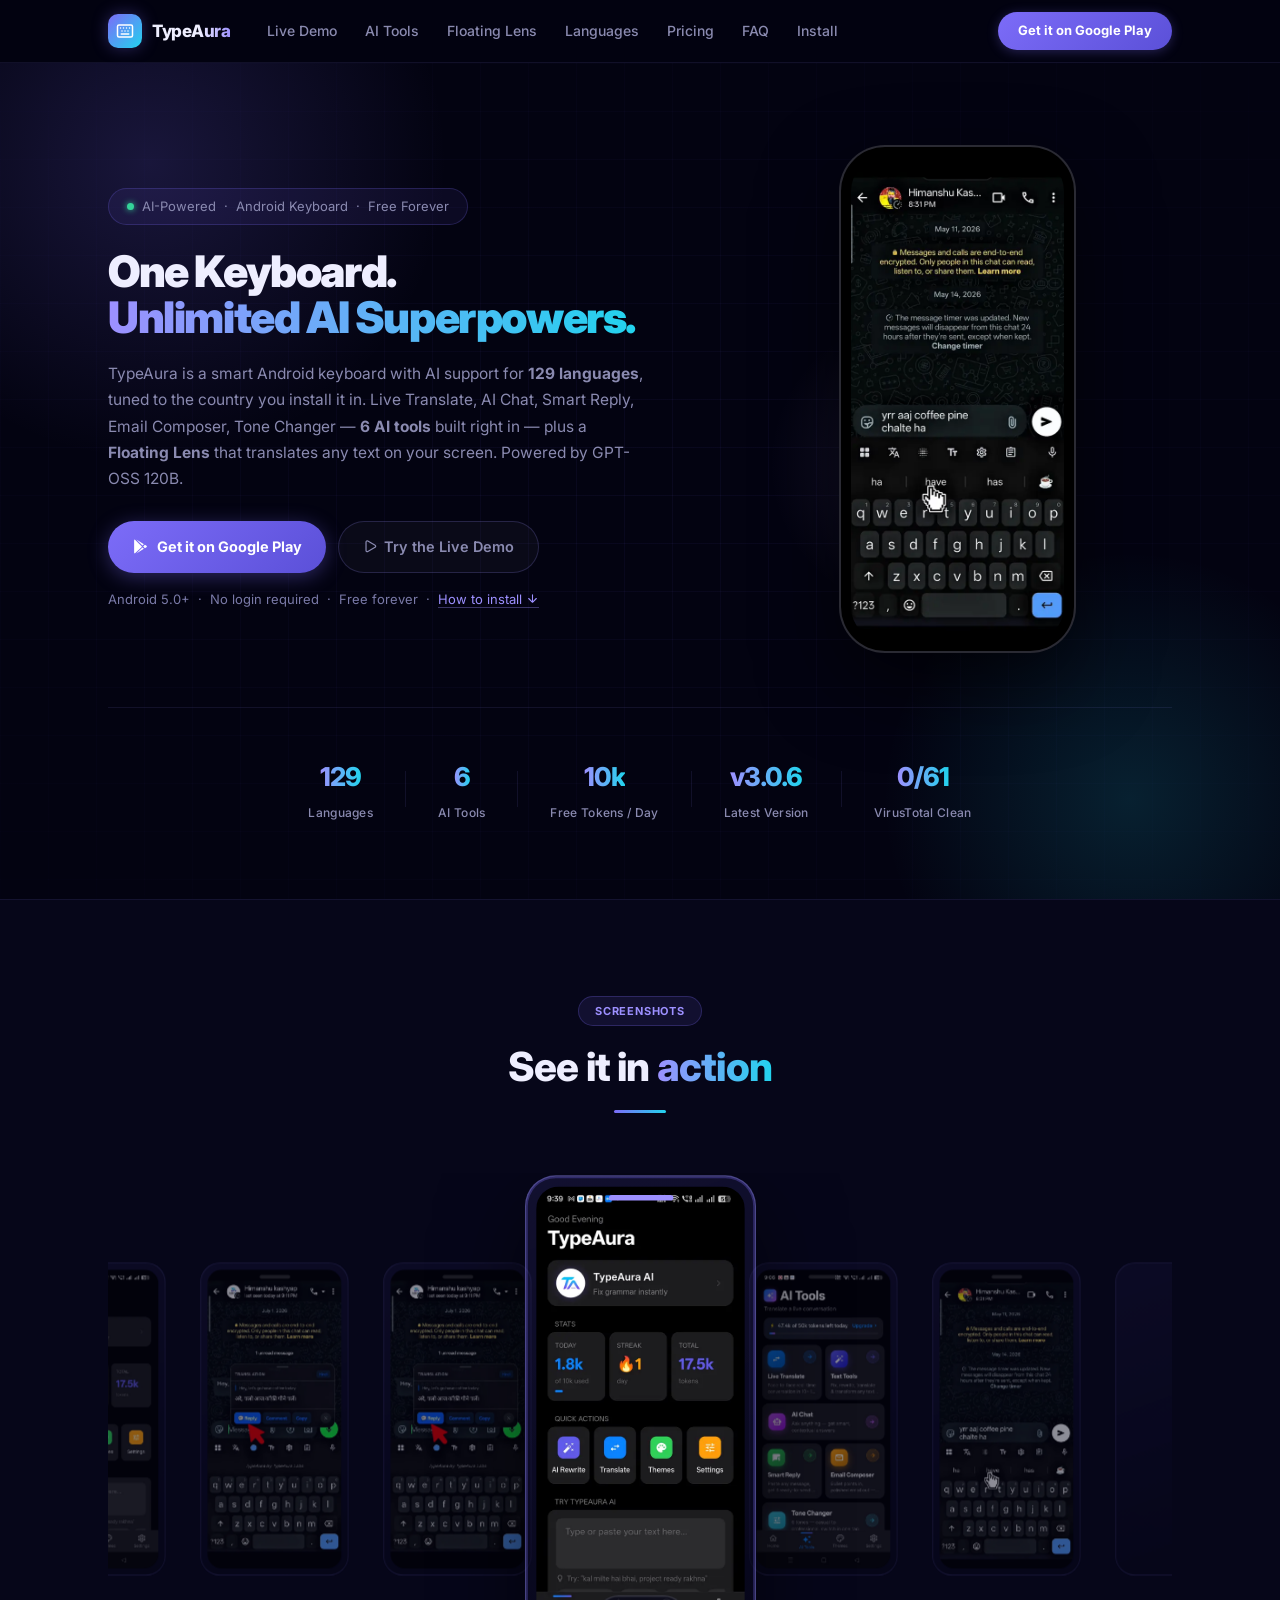
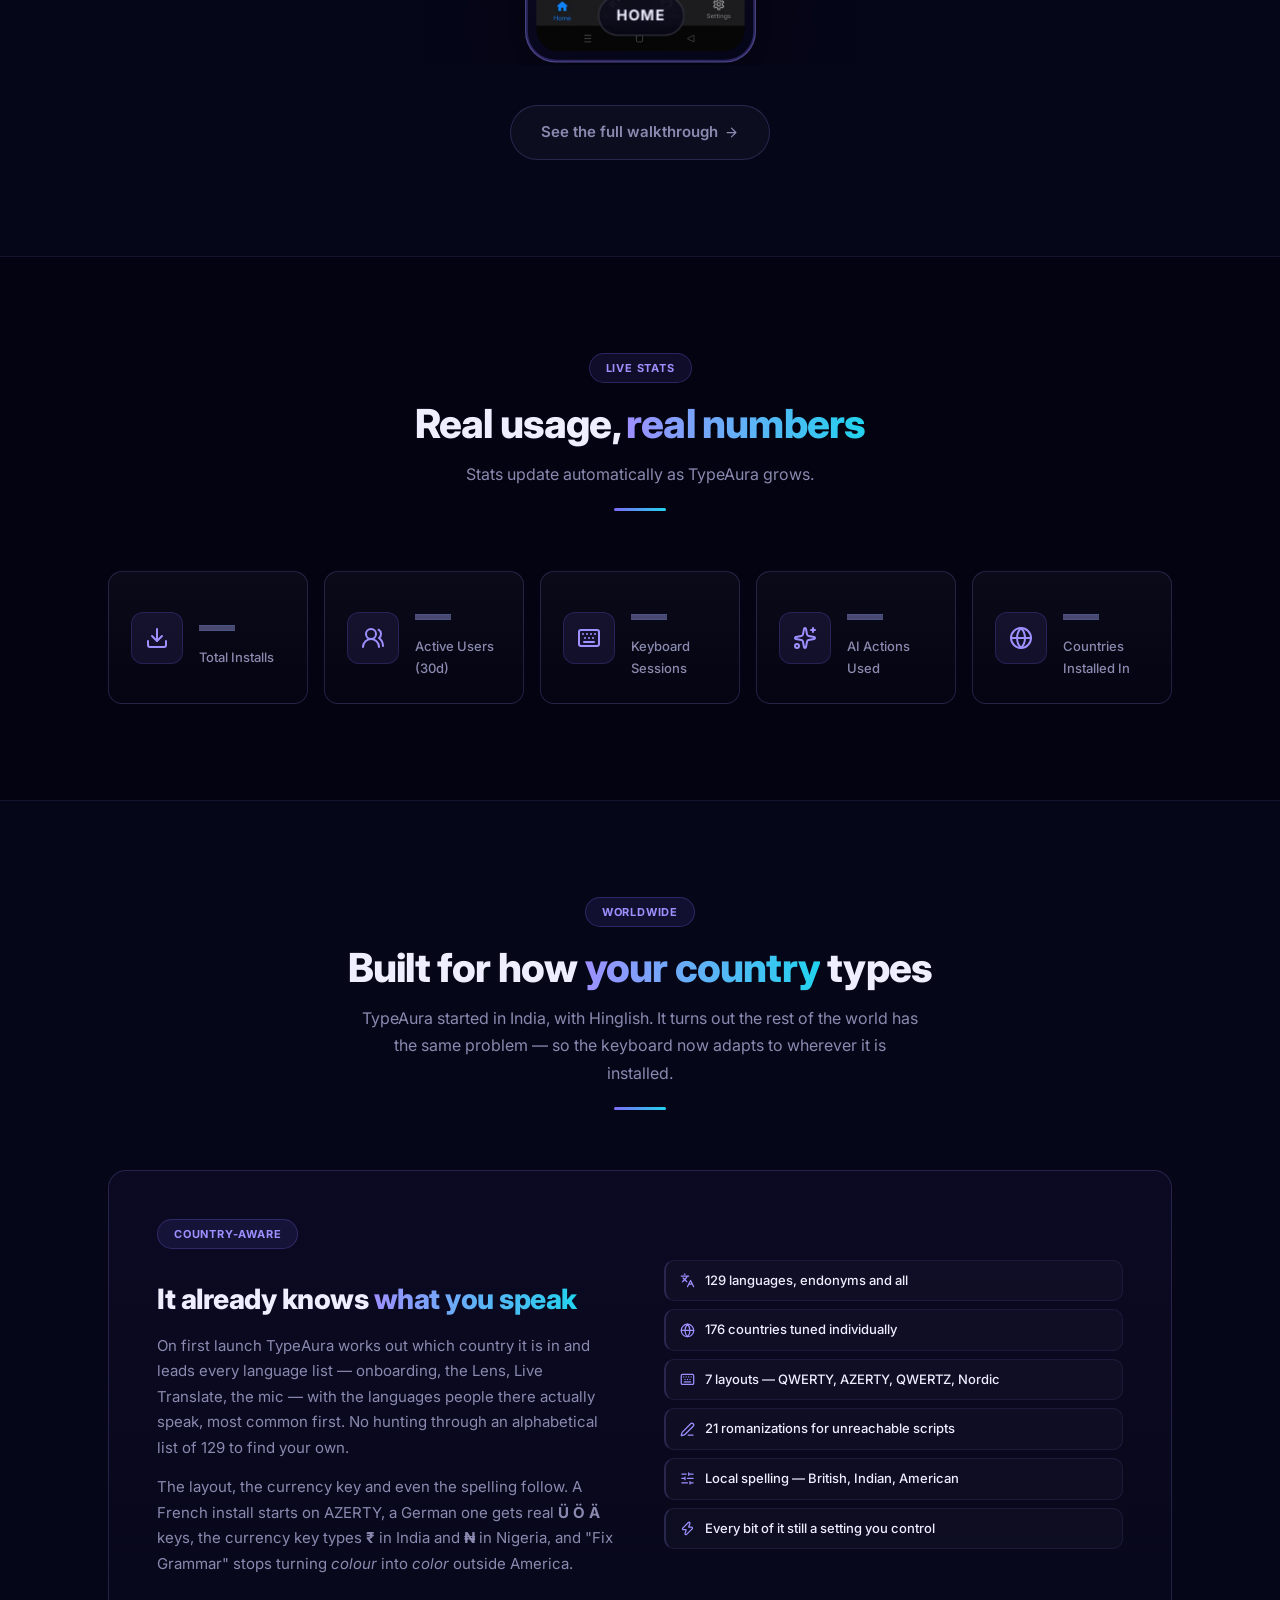
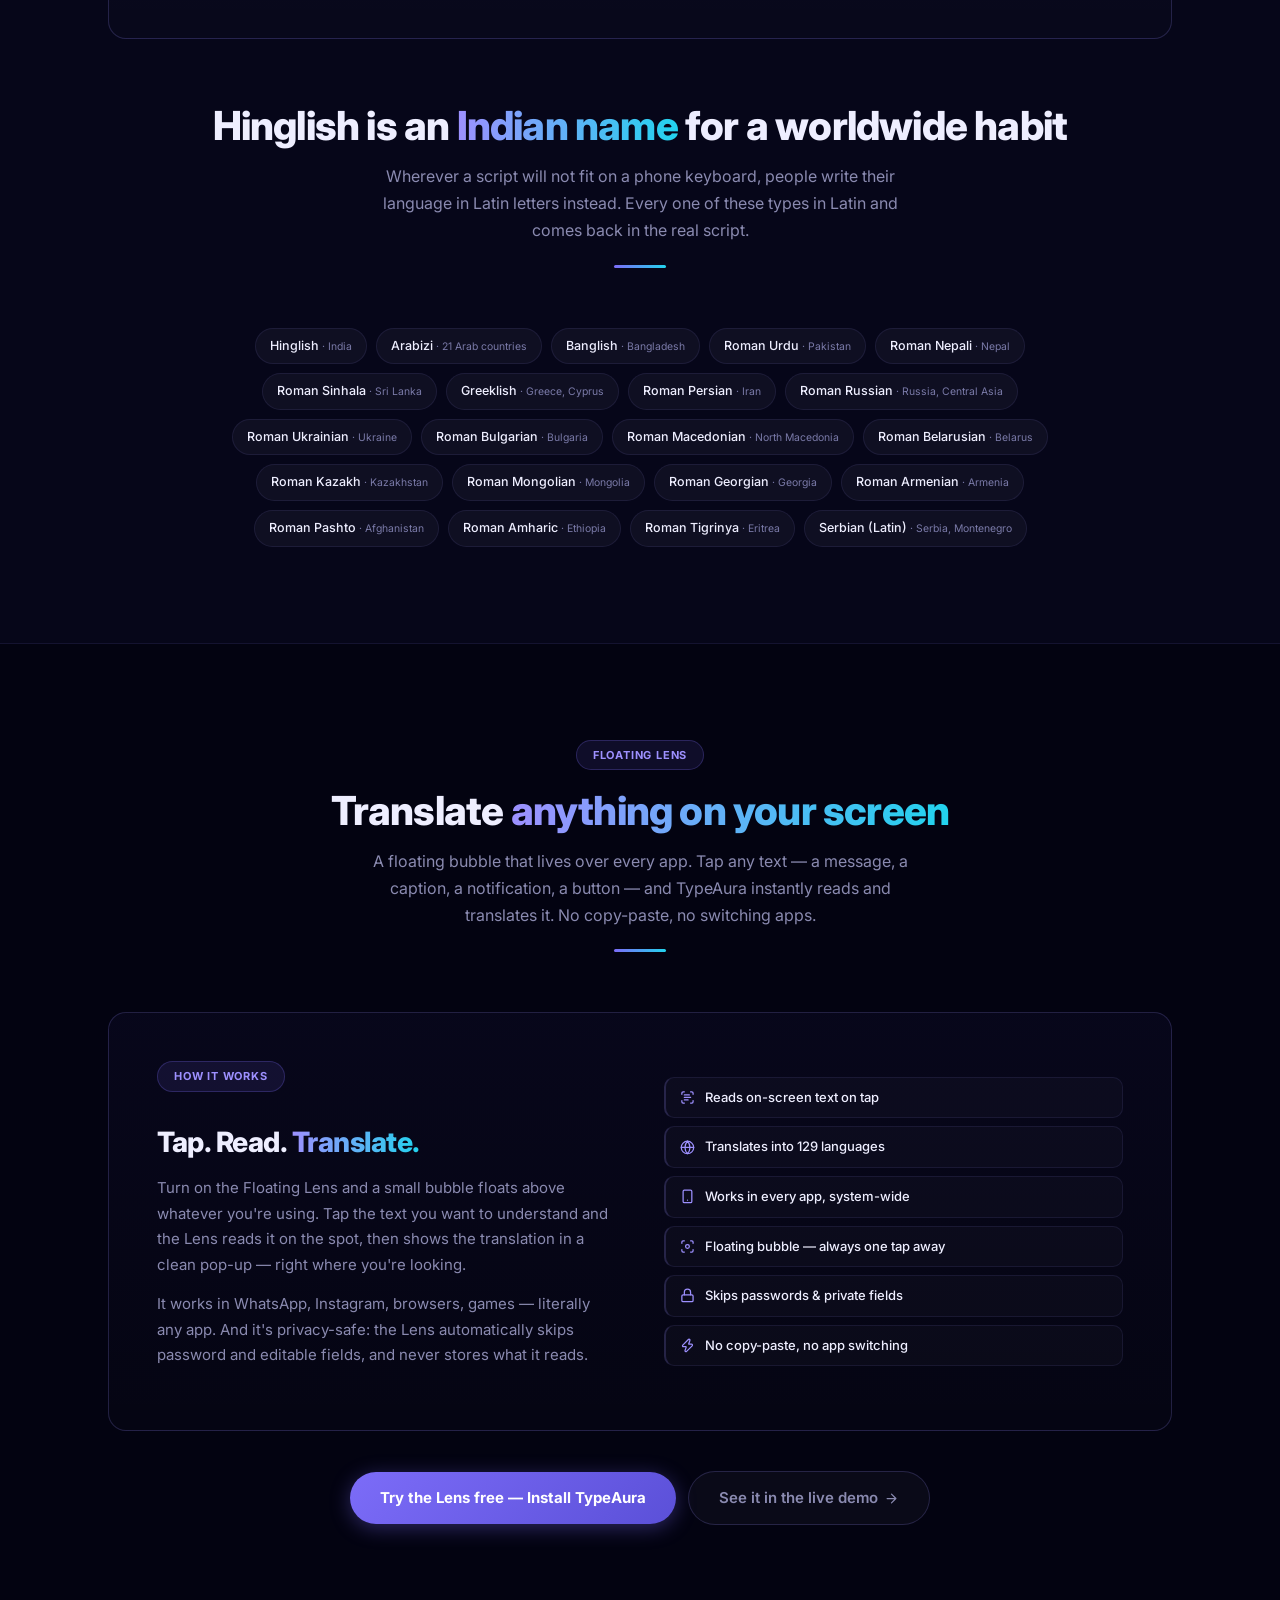
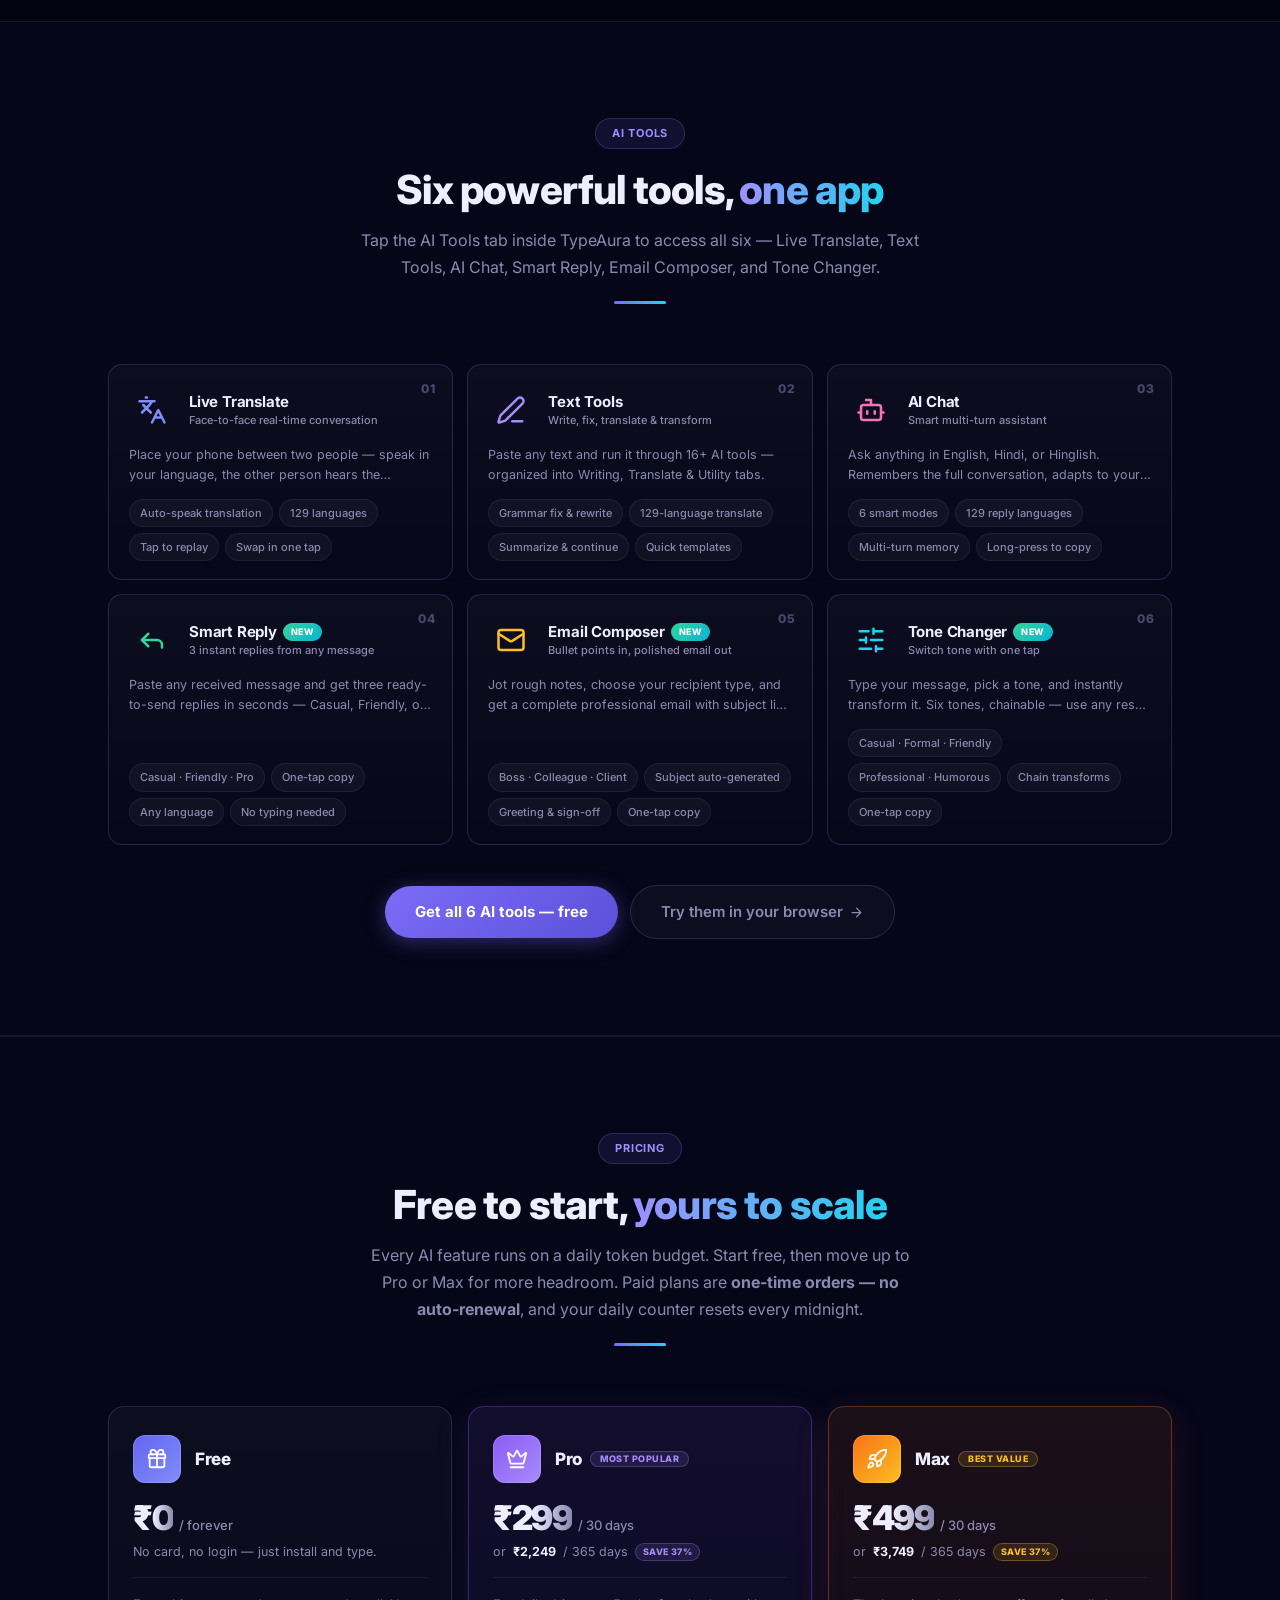
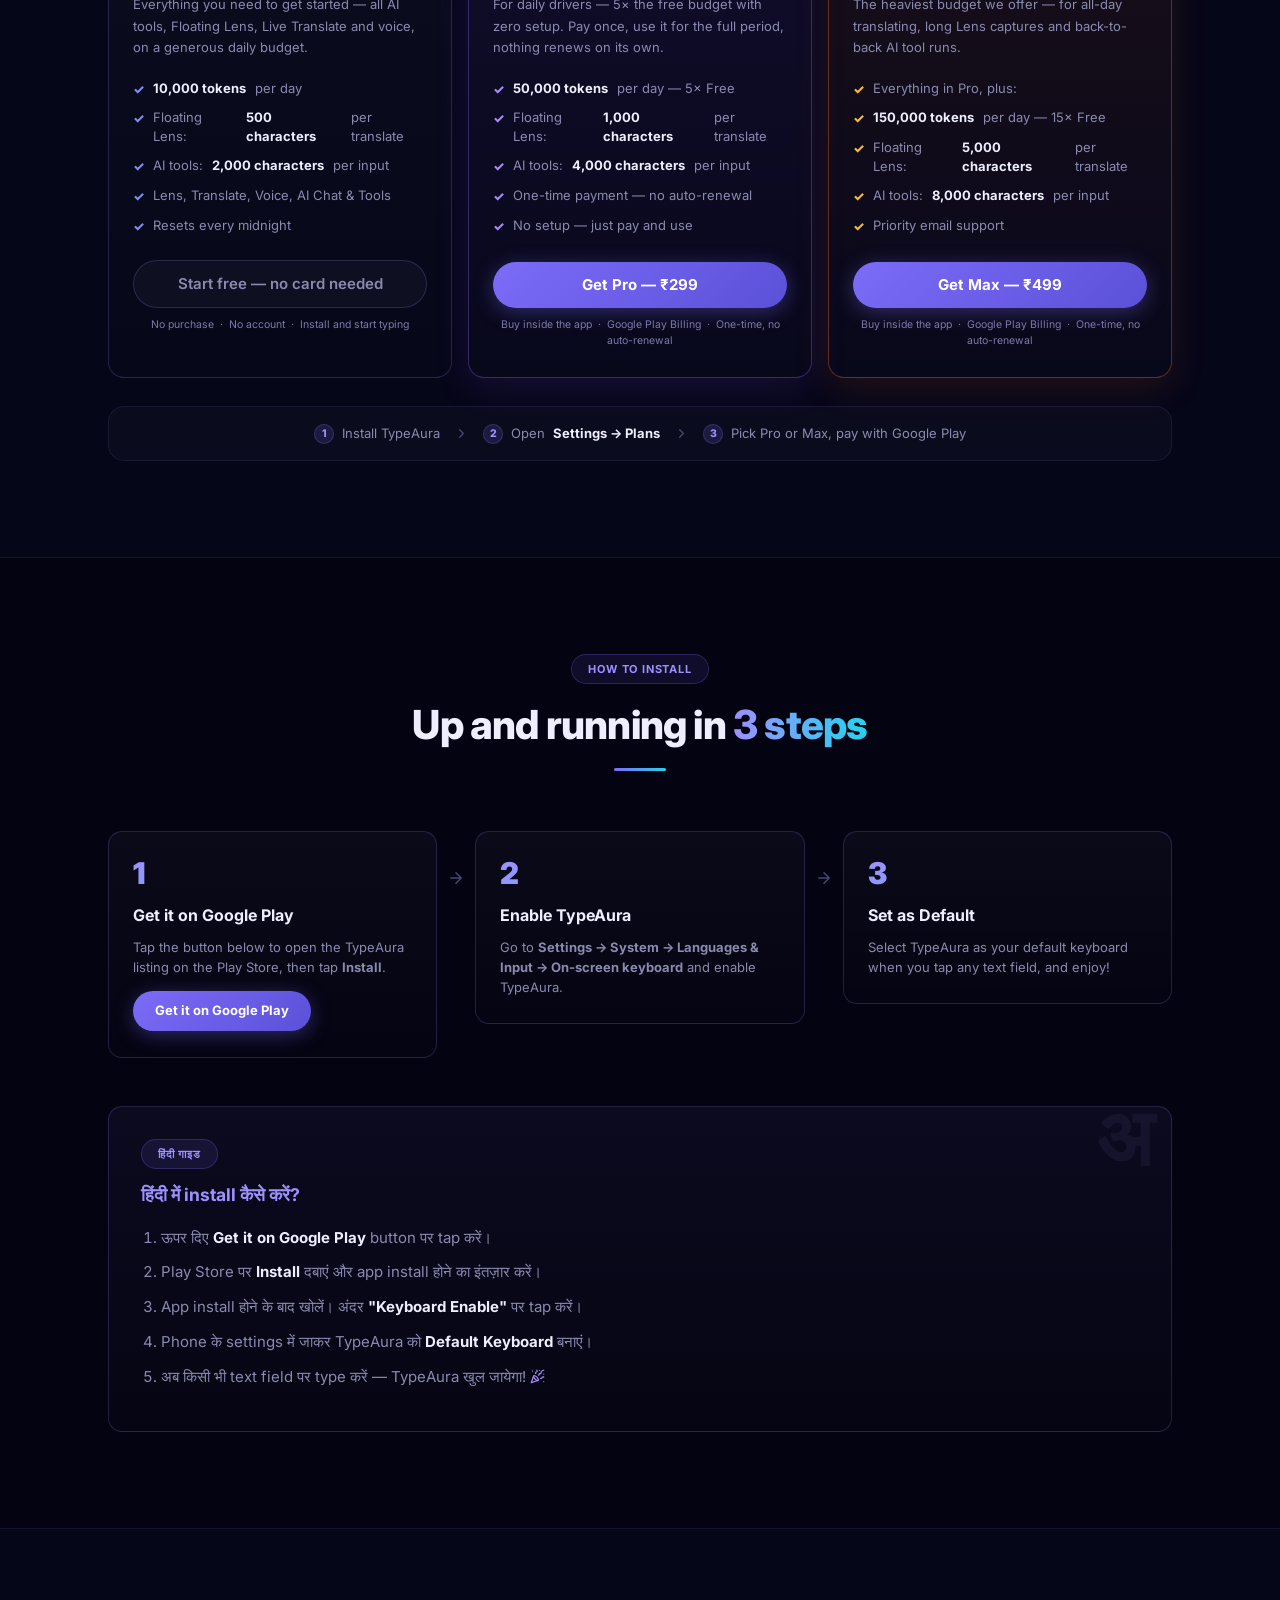
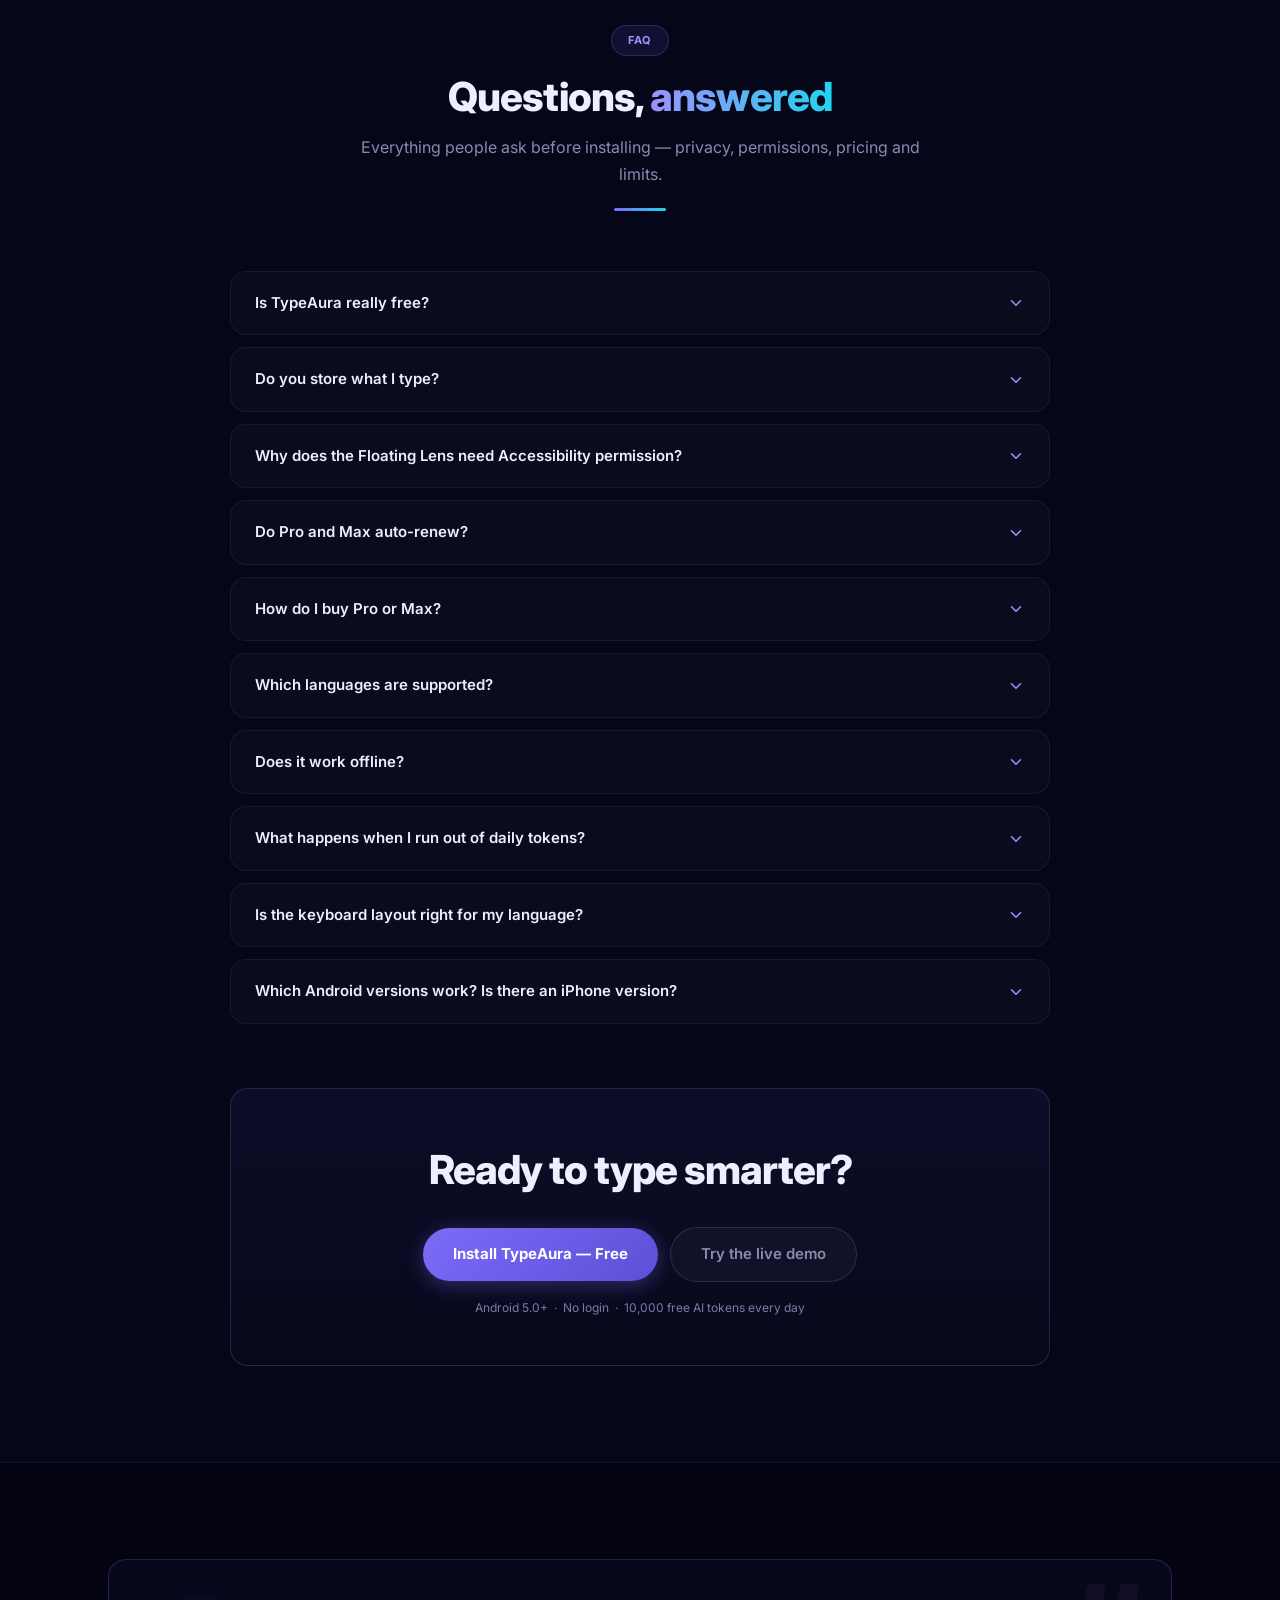
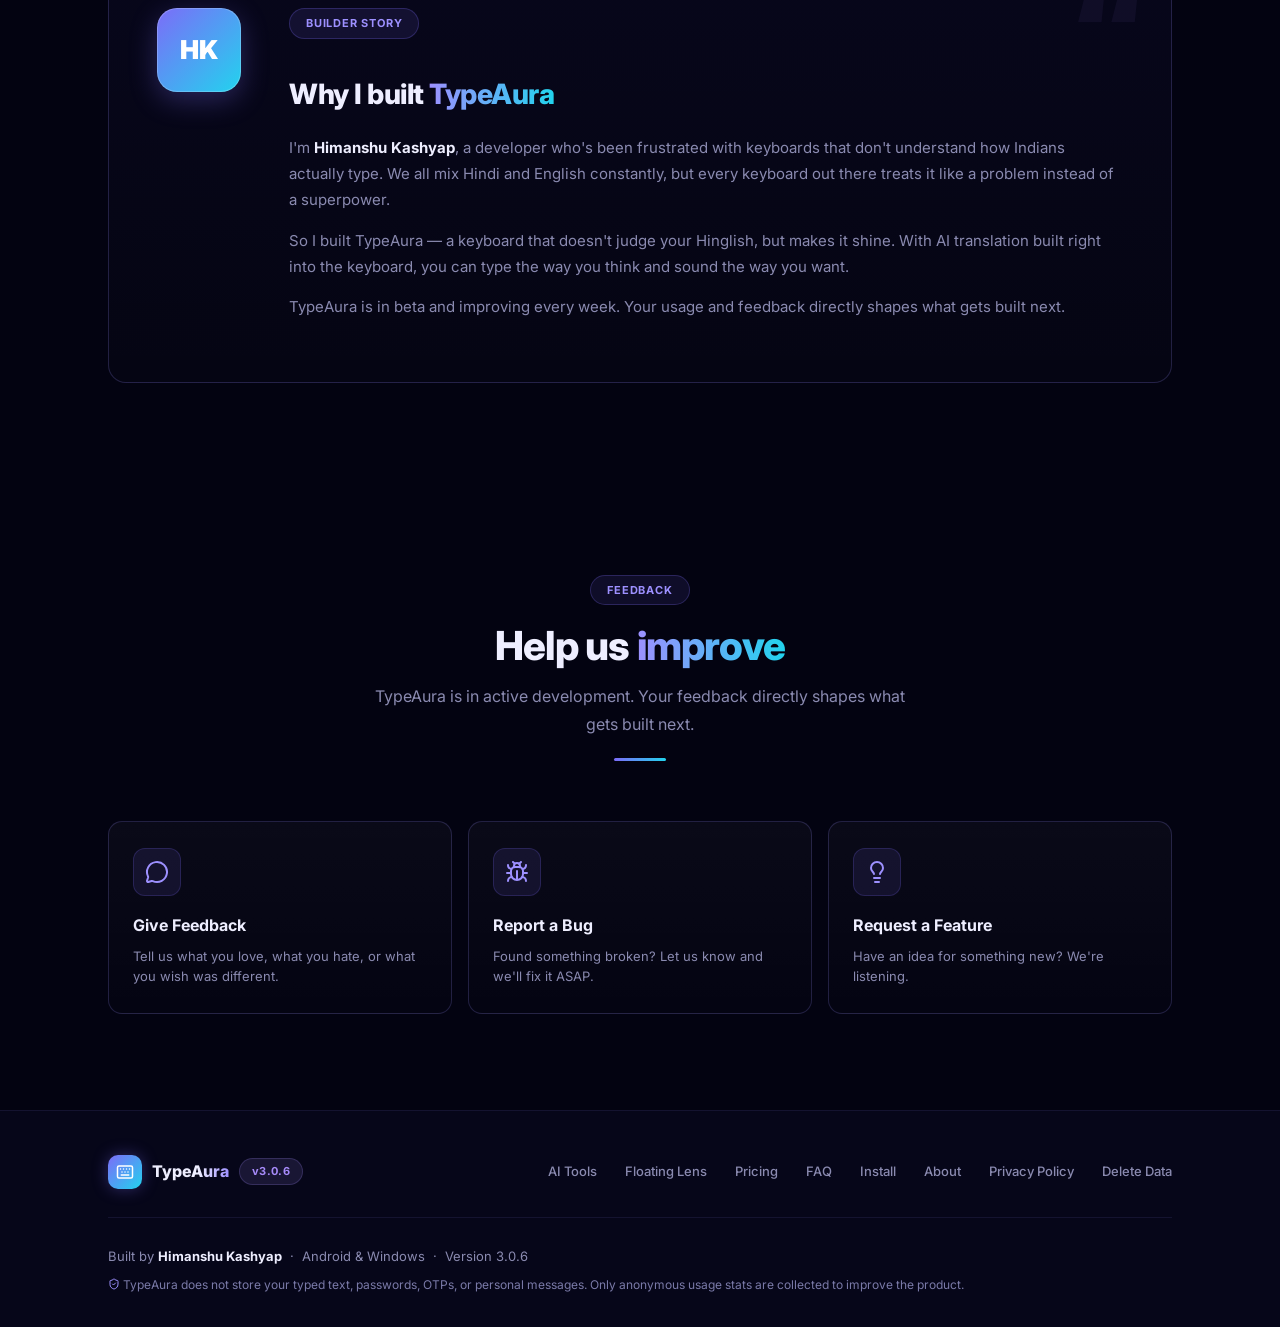
==== commit 3a6b61e3: "new ver" ====
--- a/index.html
+++ b/index.html
@@ -7,7 +7,7 @@
 
   <!-- ═══════════════════════ PRIMARY SEO ═══════════════════════ -->
   <title>TypeAura — AI Keyboard for Hinglish, Hindi & Better English</title>
-  <meta name="description" content="TypeAura is a free AI-powered Android keyboard with Hinglish ↔ English translation, a Floating Lens that translates any on-screen text via the Accessibility API, speech-to-text input, an emoji panel, clipboard history, and a suite of in-app AI tools (Smart Reply, Email Composer, Tone Changer, Live Translate). 10 languages (Hindi, Tamil, Telugu, Marathi, Bengali, Gujarati, Punjabi, Urdu). Free 10k tokens/day, or one-time Pro (50k/day) and Max (150k/day) plans from ₹299 — no auto-renewal. Powered by GPT-OSS 120B. Free on Google Play." />
+  <meta name="description" content="TypeAura is a free AI-powered Android keyboard with Hinglish ↔ English translation, a Floating Lens that translates any on-screen text via the Accessibility API, speech-to-text input, an emoji panel, clipboard history, and a suite of in-app AI tools (Smart Reply, Email Composer, Tone Changer, Live Translate). 129 languages, with the keyboard tuned to your country — Hinglish in India, Arabizi across the Arab world, Banglish, Roman Urdu, Greeklish and 16 more romanizations, plus QWERTY, AZERTY, QWERTZ and Nordic layouts. Free 10k tokens/day, or one-time Pro (50k/day) and Max (150k/day) plans from ₹299 — no auto-renewal. Powered by GPT-OSS 120B. Free on Google Play." />
   <meta name="author" content="Himanshu Kashyap" />
   <meta name="robots" content="index, follow, max-image-preview:large, max-snippet:-1, max-video-preview:-1" />
   <meta name="googlebot" content="index, follow" />
@@ -24,7 +24,7 @@
   <meta property="og:type" content="website" />
   <meta property="og:site_name" content="TypeAura" />
   <meta property="og:title" content="TypeAura — AI Keyboard for Hinglish, Hindi & Better English" />
-  <meta property="og:description" content="A free AI-powered Android keyboard with Hinglish ↔ English translation, Live Translate, Smart Reply & 6 AI tools built in. Powered by GPT-OSS 120B." />
+  <meta property="og:description" content="A free AI-powered Android keyboard with 129 languages, Hinglish ↔ English translation, Live Translate, Smart Reply & 6 AI tools built in. Powered by GPT-OSS 120B." />
   <meta property="og:url" content="https://typeaura.indevs.in/" />
   <meta property="og:image" content="https://typeaura.indevs.in/img/og-image.png" />
   <meta property="og:image:width" content="1200" />
@@ -35,7 +35,7 @@
   <!-- ═══════════════════════ TWITTER CARD ═══════════════════════ -->
   <meta name="twitter:card" content="summary_large_image" />
   <meta name="twitter:title" content="TypeAura — AI Keyboard for Hinglish, Hindi & Better English" />
-  <meta name="twitter:description" content="A free AI-powered Android keyboard with Hinglish ↔ English translation, Live Translate, Smart Reply & 6 AI tools built in. Powered by GPT-OSS 120B." />
+  <meta name="twitter:description" content="A free AI-powered Android keyboard with 129 languages, Hinglish ↔ English translation, Live Translate, Smart Reply & 6 AI tools built in. Powered by GPT-OSS 120B." />
   <meta name="twitter:image" content="https://typeaura.indevs.in/img/og-image.png" />
   <meta name="twitter:image:alt" content="TypeAura — AI Keyboard for Hinglish, Hindi and better English" />
 
@@ -83,9 +83,9 @@
       "url": "https://typeaura.indevs.in/",
       "downloadUrl": "https://play.google.com/store/apps/details?id=com.typeaura.app",
       "installUrl": "https://play.google.com/store/apps/details?id=com.typeaura.app",
-      "softwareVersion": "3.0.0",
+      "softwareVersion": "3.0.6",
       "image": "https://typeaura.indevs.in/img/og-image.png",
-      "description": "TypeAura is a free AI-powered Android keyboard with Hinglish ↔ English translation, a Floating Lens that translates any on-screen text, Live Translate, Smart Reply, Email Composer, Tone Changer and AI Chat across 10 languages. Powered by GPT-OSS 120B.",
+      "description": "TypeAura is a free AI-powered Android keyboard with Hinglish ↔ English translation, a Floating Lens that translates any on-screen text, Live Translate, Smart Reply, Email Composer, Tone Changer and AI Chat across 129 languages, with language lists, keyboard layout and romanization tuned to the country it is installed in. Powered by GPT-OSS 120B.",
       "author": {
         "@type": "Person",
         "name": "Himanshu Kashyap"
@@ -184,7 +184,7 @@
           "name": "Which languages are supported?",
           "acceptedAnswer": {
             "@type": "Answer",
-            "text": "Ten: Hindi, Tamil, Telugu, Marathi, Bengali, Gujarati, Punjabi, Urdu, English — plus Hinglish, which is what TypeAura is really built for. Type the way you actually speak and it converts to clean English (or the reverse)."
+            "text": "129, and the keyboard picks the right ones for you: it detects the country it is installed in and leads every language list with what people there actually speak — 176 countries are tuned individually. Alongside the languages themselves it carries 21 romanizations, the way people write a language in Latin letters when its own script will not fit a phone keyboard: Hinglish in India, Arabizi across the Arab world, Banglish in Bangladesh, Roman Urdu, Greeklish, Roman Persian and more. Hinglish is still what TypeAura is really built for — type the way you actually speak and it converts to clean English, or the reverse."
           }
         },
         {
@@ -201,6 +201,14 @@
           "acceptedAnswer": {
             "@type": "Answer",
             "text": "The keyboard keeps working normally — only the AI actions pause. Your counter resets automatically at midnight. If you hit the limit regularly, Pro gives you 5× the budget and Max gives you 15×."
+          }
+        },
+        {
+          "@type": "Question",
+          "name": "Is the keyboard layout right for my language?",
+          "acceptedAnswer": {
+            "@type": "Answer",
+            "text": "There are seven layouts — QWERTY, AZERTY, QWERTZ, and dedicated variants for Spanish (Ñ), German (Ü Ö Ä), Danish/Norwegian (Å Æ Ø) and Swedish/Finnish (Å Ö Ä). Those letters get real keys rather than long-presses, because they are letters of the alphabet, not accents. Your country picks the starting layout and you can change it any time in Settings. Accented letters beyond the layout are a long-press away, and the currency key types the sign your country actually spends in."
           }
         },
         {
@@ -271,6 +279,7 @@
           <a href="/demo">Live Demo</a>
           <a href="#ai-tools">AI Tools</a>
           <a href="#lens">Floating Lens</a>
+          <a href="#languages">Languages</a>
           <a href="#pricing">Pricing</a>
           <a href="#faq">FAQ</a>
           <a href="#install">Install</a>
@@ -288,6 +297,7 @@
     <a href="/demo"        class="mobile-nav-link"><svg class="icon" aria-hidden="true" focusable="false"><use href="#i-play"/></svg> Live Demo</a>
     <a href="#ai-tools"    class="mobile-nav-link">AI Tools</a>
     <a href="#lens"        class="mobile-nav-link">Floating Lens</a>
+    <a href="#languages"   class="mobile-nav-link">Languages</a>
     <a href="#pricing"     class="mobile-nav-link">Pricing</a>
     <a href="#faq"         class="mobile-nav-link">FAQ</a>
     <a href="#install"     class="mobile-nav-link">How to Install</a>
@@ -316,7 +326,7 @@
             <span class="gradient-text">Unlimited AI Superpowers.</span>
           </h1>
           <p class="hero-sub">
-            TypeAura is a smart Android keyboard with AI support for <strong>10 languages</strong>.
+            TypeAura is a smart Android keyboard with AI support for <strong>129 languages</strong>, tuned to the country you install it in.
             Live Translate, AI Chat, Smart Reply, Email Composer, Tone Changer — <strong>6 AI tools</strong>
             built right in — plus a <strong>Floating Lens</strong> that translates any text on your screen.
             Powered by GPT-OSS&nbsp;120B.
@@ -358,7 +368,7 @@
       <!-- Trust strip -->
       <div class="hero-trust">
         <div class="trust-item">
-          <span class="trust-num">10</span>
+          <span class="trust-num">129</span>
           <span class="trust-label">Languages</span>
         </div>
         <div class="trust-divider"></div>
@@ -373,7 +383,7 @@
         </div>
         <div class="trust-divider"></div>
         <div class="trust-item">
-          <span class="trust-num">v3.0.0</span>
+          <span class="trust-num">v3.0.6</span>
           <span class="trust-label">Latest Version</span>
         </div>
         <div class="trust-divider"></div>
@@ -491,10 +501,81 @@
           <div class="stat-value" data-endpoint="ai_actions">—</div>
           <div class="stat-label">AI Actions Used</div>
         </div>
+        <div class="stat-card" id="stat-countries">
+          <div class="stat-icon"><svg class="icon" aria-hidden="true" focusable="false"><use href="#i-globe"/></svg></div>
+          <div class="stat-value" data-endpoint="countries">—</div>
+          <div class="stat-label">Countries Installed In</div>
+        </div>
       </div>
     </div>
   </section>
   
+  <!-- ═══════════════════════════════ LANGUAGES ═══════════════════════════ -->
+  <section class="section section--dark" id="languages">
+    <div class="container">
+      <div class="section-header">
+        <div class="section-tag">Worldwide</div>
+        <h2>Built for how <span class="gradient-text">your country</span> types</h2>
+        <p class="section-desc">TypeAura started in India, with Hinglish. It turns out the rest of the world has the same problem — so the keyboard now adapts to wherever it is installed.</p>
+      </div>
+
+      <div class="what-is-card">
+        <div class="what-left">
+          <div class="section-tag">Country-aware</div>
+          <h2>It already knows <span class="gradient-text">what you speak</span></h2>
+          <p>
+            On first launch TypeAura works out which country it is in and leads every language
+            list — onboarding, the Lens, Live Translate, the mic — with the languages people
+            there actually speak, most common first. No hunting through an alphabetical list of
+            129 to find your own.
+          </p>
+          <p>
+            The layout, the currency key and even the spelling follow. A French install starts on
+            AZERTY, a German one gets real <strong>Ü Ö Ä</strong> keys, the currency key types
+            <strong>₹</strong> in India and <strong>₦</strong> in Nigeria, and "Fix Grammar" stops
+            turning <em>colour</em> into <em>color</em> outside America.
+          </p>
+        </div>
+        <div class="what-right">
+          <div class="stat-pill"><svg class="icon" aria-hidden="true" focusable="false"><use href="#i-languages"/></svg> 129 languages, endonyms and all</div>
+          <div class="stat-pill"><svg class="icon" aria-hidden="true" focusable="false"><use href="#i-globe"/></svg> 176 countries tuned individually</div>
+          <div class="stat-pill"><svg class="icon" aria-hidden="true" focusable="false"><use href="#i-keyboard"/></svg> 7 layouts — QWERTY, AZERTY, QWERTZ, Nordic</div>
+          <div class="stat-pill"><svg class="icon" aria-hidden="true" focusable="false"><use href="#i-pen-line"/></svg> 21 romanizations for unreachable scripts</div>
+          <div class="stat-pill"><svg class="icon" aria-hidden="true" focusable="false"><use href="#i-sliders-horizontal"/></svg> Local spelling — British, Indian, American</div>
+          <div class="stat-pill"><svg class="icon" aria-hidden="true" focusable="false"><use href="#i-zap"/></svg> Every bit of it still a setting you control</div>
+        </div>
+      </div>
+
+      <div class="section-header lang-subhead">
+        <h2>Hinglish is an <span class="gradient-text">Indian name</span> for a worldwide habit</h2>
+        <p class="section-desc">Wherever a script will not fit on a phone keyboard, people write their language in Latin letters instead. Every one of these types in Latin and comes back in the real script.</p>
+      </div>
+      <div class="lang-chips">
+        <span class="ai-tag">Hinglish <small>· India</small></span>
+        <span class="ai-tag">Arabizi <small>· 21 Arab countries</small></span>
+        <span class="ai-tag">Banglish <small>· Bangladesh</small></span>
+        <span class="ai-tag">Roman Urdu <small>· Pakistan</small></span>
+        <span class="ai-tag">Roman Nepali <small>· Nepal</small></span>
+        <span class="ai-tag">Roman Sinhala <small>· Sri Lanka</small></span>
+        <span class="ai-tag">Greeklish <small>· Greece, Cyprus</small></span>
+        <span class="ai-tag">Roman Persian <small>· Iran</small></span>
+        <span class="ai-tag">Roman Russian <small>· Russia, Central Asia</small></span>
+        <span class="ai-tag">Roman Ukrainian <small>· Ukraine</small></span>
+        <span class="ai-tag">Roman Bulgarian <small>· Bulgaria</small></span>
+        <span class="ai-tag">Roman Macedonian <small>· North Macedonia</small></span>
+        <span class="ai-tag">Roman Belarusian <small>· Belarus</small></span>
+        <span class="ai-tag">Roman Kazakh <small>· Kazakhstan</small></span>
+        <span class="ai-tag">Roman Mongolian <small>· Mongolia</small></span>
+        <span class="ai-tag">Roman Georgian <small>· Georgia</small></span>
+        <span class="ai-tag">Roman Armenian <small>· Armenia</small></span>
+        <span class="ai-tag">Roman Pashto <small>· Afghanistan</small></span>
+        <span class="ai-tag">Roman Amharic <small>· Ethiopia</small></span>
+        <span class="ai-tag">Roman Tigrinya <small>· Eritrea</small></span>
+        <span class="ai-tag">Serbian (Latin) <small>· Serbia, Montenegro</small></span>
+      </div>
+    </div>
+  </section>
+
   <!-- ═══════════════════════════════ FLOATING LENS ════════════════════════ -->
   <section class="section" id="lens">
     <div class="container">
@@ -519,7 +600,7 @@
         </div>
         <div class="what-right">
           <div class="stat-pill"><svg class="icon" aria-hidden="true" focusable="false"><use href="#i-scan-text"/></svg> Reads on-screen text on tap</div>
-          <div class="stat-pill"><svg class="icon" aria-hidden="true" focusable="false"><use href="#i-globe"/></svg> Translates into 10 languages</div>
+          <div class="stat-pill"><svg class="icon" aria-hidden="true" focusable="false"><use href="#i-globe"/></svg> Translates into 129 languages</div>
           <div class="stat-pill"><svg class="icon" aria-hidden="true" focusable="false"><use href="#i-smartphone"/></svg> Works in every app, system-wide</div>
           <div class="stat-pill"><svg class="icon" aria-hidden="true" focusable="false"><use href="#i-focus"/></svg> Floating bubble — always one tap away</div>
           <div class="stat-pill"><svg class="icon" aria-hidden="true" focusable="false"><use href="#i-lock"/></svg> Skips passwords &amp; private fields</div>
@@ -554,7 +635,7 @@
           <p class="ai-tool-desc">Place your phone between two people — speak in your language, the other person hears the translation spoken aloud automatically.</p>
           <div class="ai-tool-tags">
             <span class="ai-tag">Auto-speak translation</span>
-            <span class="ai-tag">10 languages</span>
+            <span class="ai-tag">129 languages</span>
             <span class="ai-tag">Tap to replay</span>
             <span class="ai-tag">Swap in one tap</span>
           </div>
@@ -571,7 +652,7 @@
           <p class="ai-tool-desc">Paste any text and run it through 16+ AI tools — organized into Writing, Translate &amp; Utility tabs.</p>
           <div class="ai-tool-tags">
             <span class="ai-tag">Grammar fix &amp; rewrite</span>
-            <span class="ai-tag">10-language translate</span>
+            <span class="ai-tag">129-language translate</span>
             <span class="ai-tag">Summarize &amp; continue</span>
             <span class="ai-tag">Quick templates</span>
           </div>
@@ -588,7 +669,7 @@
           <p class="ai-tool-desc">Ask anything in English, Hindi, or Hinglish. Remembers the full conversation, adapts to your chosen mode.</p>
           <div class="ai-tool-tags">
             <span class="ai-tag">6 smart modes</span>
-            <span class="ai-tag">10 reply languages</span>
+            <span class="ai-tag">129 reply languages</span>
             <span class="ai-tag">Multi-turn memory</span>
             <span class="ai-tag">Long-press to copy</span>
           </div>
@@ -849,7 +930,9 @@
         <details class="faq-item">
           <summary>Which languages are supported?<span class="faq-chev" aria-hidden="true"><svg class="icon" aria-hidden="true" focusable="false"><use href="#i-chevron-down"/></svg></span></summary>
           <div class="faq-answer">
-            <p>Ten: <strong>Hindi, Tamil, Telugu, Marathi, Bengali, Gujarati, Punjabi, Urdu, English</strong> — plus <strong>Hinglish</strong>, which is what TypeAura is really built for. Type the way you actually speak and it converts to clean English (or the reverse).</p>
+            <p><strong>129</strong> — and the keyboard picks the right ones for you. It detects the country it is installed in and leads every language list with what people there actually speak, with <strong>176 countries</strong> tuned individually.</p>
+            <p>Alongside the languages it carries <strong>21 romanizations</strong> — the way people write a language in Latin letters when its own script will not fit on a phone keyboard. <strong>Hinglish</strong> in India, <strong>Arabizi</strong> across the Arab world, <strong>Banglish</strong>, <strong>Roman Urdu</strong>, <strong>Greeklish</strong>, <strong>Roman Persian</strong> and fifteen more. Type in Latin letters, get the native script back.</p>
+            <p>Hinglish is still what TypeAura is really built for — type the way you actually speak and it converts to clean English, or the reverse.</p>
           </div>
         </details>
 
@@ -864,6 +947,14 @@
           <summary>What happens when I run out of daily tokens?<span class="faq-chev" aria-hidden="true"><svg class="icon" aria-hidden="true" focusable="false"><use href="#i-chevron-down"/></svg></span></summary>
           <div class="faq-answer">
             <p>The keyboard keeps working normally — only the AI actions pause. Your counter resets automatically at midnight. If you hit the limit regularly, Pro gives you 5× the budget and Max gives you 15×.</p>
+          </div>
+        </details>
+
+        <details class="faq-item">
+          <summary>Is the keyboard layout right for my language?<span class="faq-chev" aria-hidden="true"><svg class="icon" aria-hidden="true" focusable="false"><use href="#i-chevron-down"/></svg></span></summary>
+          <div class="faq-answer">
+            <p>There are <strong>seven layouts</strong> — QWERTY, AZERTY, QWERTZ, and dedicated variants for Spanish (<strong>Ñ</strong>), German (<strong>Ü Ö Ä</strong>), Danish/Norwegian (<strong>Å Æ Ø</strong>) and Swedish/Finnish (<strong>Å Ö Ä</strong>). Those letters get real keys, not long-presses, because they are letters of the alphabet rather than accents.</p>
+            <p>Your country picks the starting layout, but it is only a starting point — it is a setting, so switch it any time. Accented letters beyond the layout are a long-press away, and the currency key types the sign your country actually spends in.</p>
           </div>
         </details>
 
@@ -953,7 +1044,7 @@
         <div class="footer-brand">
           <div class="logo-emoji"><svg class="icon" aria-hidden="true" focusable="false"><use href="#i-keyboard"/></svg></div>
           <span class="logo-text" style="font-weight:800; font-size:16px;">TypeAura</span>
-          <span class="footer-badge">v3.0.0</span>
+          <span class="footer-badge">v3.0.6</span>
         </div>
         <div class="footer-links">
           <a href="#ai-tools">AI Tools</a>
@@ -968,7 +1059,7 @@
       </div>
       <div class="footer-divider"></div>
       <div class="footer-bottom">
-        <p>Built by <strong>Himanshu Kashyap</strong> &nbsp;·&nbsp; Android only &nbsp;·&nbsp; Version 3.0.0</p>
+        <p>Built by <strong>Himanshu Kashyap</strong> &nbsp;·&nbsp; Android &amp; Windows &nbsp;·&nbsp; Version 3.0.6</p>
         <p class="footer-privacy">
           <svg class="icon" aria-hidden="true" focusable="false"><use href="#i-shield-check"/></svg> TypeAura does not store your typed text, passwords, OTPs, or personal messages.
           Only anonymous usage stats are collected to improve the product.
--- a/style.css
+++ b/style.css
@@ -175,6 +175,12 @@
 }
 
 .nav-links { display: flex; gap: 28px; flex: 1; }
+/* The bar carries seven links between a logo and a CTA button, so the gap has
+   to give before the row wraps — it only hides entirely at 900px. */
+@media (max-width: 1120px) {
+  .nav-links { gap: 18px; }
+  .nav-links a { font-size: 13px; }
+}
 
 .nav-links a {
   color: var(--text2); font-size: 14px; font-weight: 500;
@@ -690,6 +696,35 @@
 }
 
 /* ═══════════════════════════════════════════════════════════════
+   LANGUAGES  (romanization chip cloud)
+═══════════════════════════════════════════════════════════════ */
+/* A second header inside a section that already has one, so it carries less
+   top space than the section's own and no tag above it. */
+.lang-subhead { margin-top: 64px; }
+
+.lang-chips {
+  display: flex;
+  flex-wrap: wrap;
+  justify-content: center;
+  gap: 9px;
+  max-width: 940px;
+  margin: 0 auto;
+}
+/* Wider than an .ai-tag inside a card, because these carry a country after the
+   name and reading them one per line would be worse than the extra height. */
+.lang-chips .ai-tag {
+  padding: 7px 14px;
+  font-size: 12.5px;
+  color: var(--text);
+  white-space: normal;
+}
+.lang-chips .ai-tag small { color: var(--text3); font-weight: 400; }
+.lang-chips .ai-tag:hover {
+  background: rgba(124, 108, 248, 0.10);
+  border-color: var(--border-mid);
+}
+
+/* ═══════════════════════════════════════════════════════════════
    AI TOOLS  (horizontal header + pill tags)
 ═══════════════════════════════════════════════════════════════ */
 .ai-tools-grid {
@@ -1110,8 +1145,13 @@
 /* ═══════════════════════════════════════════════════════════════
    STATS
 ═══════════════════════════════════════════════════════════════ */
+/* Five cards, so auto-fit rather than a fixed count — below ~1160px they fall
+   to three then two, which beats a lone card stranded on its own row. The
+   min is the widest the "Keyboard Sessions" label needs on one line. */
 .stats-grid {
-  display: grid; grid-template-columns: repeat(4, 1fr); gap: 16px;
+  display: grid;
+  grid-template-columns: repeat(auto-fit, minmax(190px, 1fr));
+  gap: 16px;
 }
 
 .stat-card {
@@ -1124,6 +1164,11 @@
   position: relative; overflow: hidden;
   transition: border-color 0.25s, transform 0.25s, box-shadow 0.25s;
 }
+
+/* .stat-card sets display:grid, which beats the UA rule for [hidden] — without
+   this, hiding a card whose stat the deployed backend does not return yet would
+   do nothing. */
+.stat-card[hidden] { display: none; }
 
 .stat-card:hover {
   border-color: var(--border-hi);
